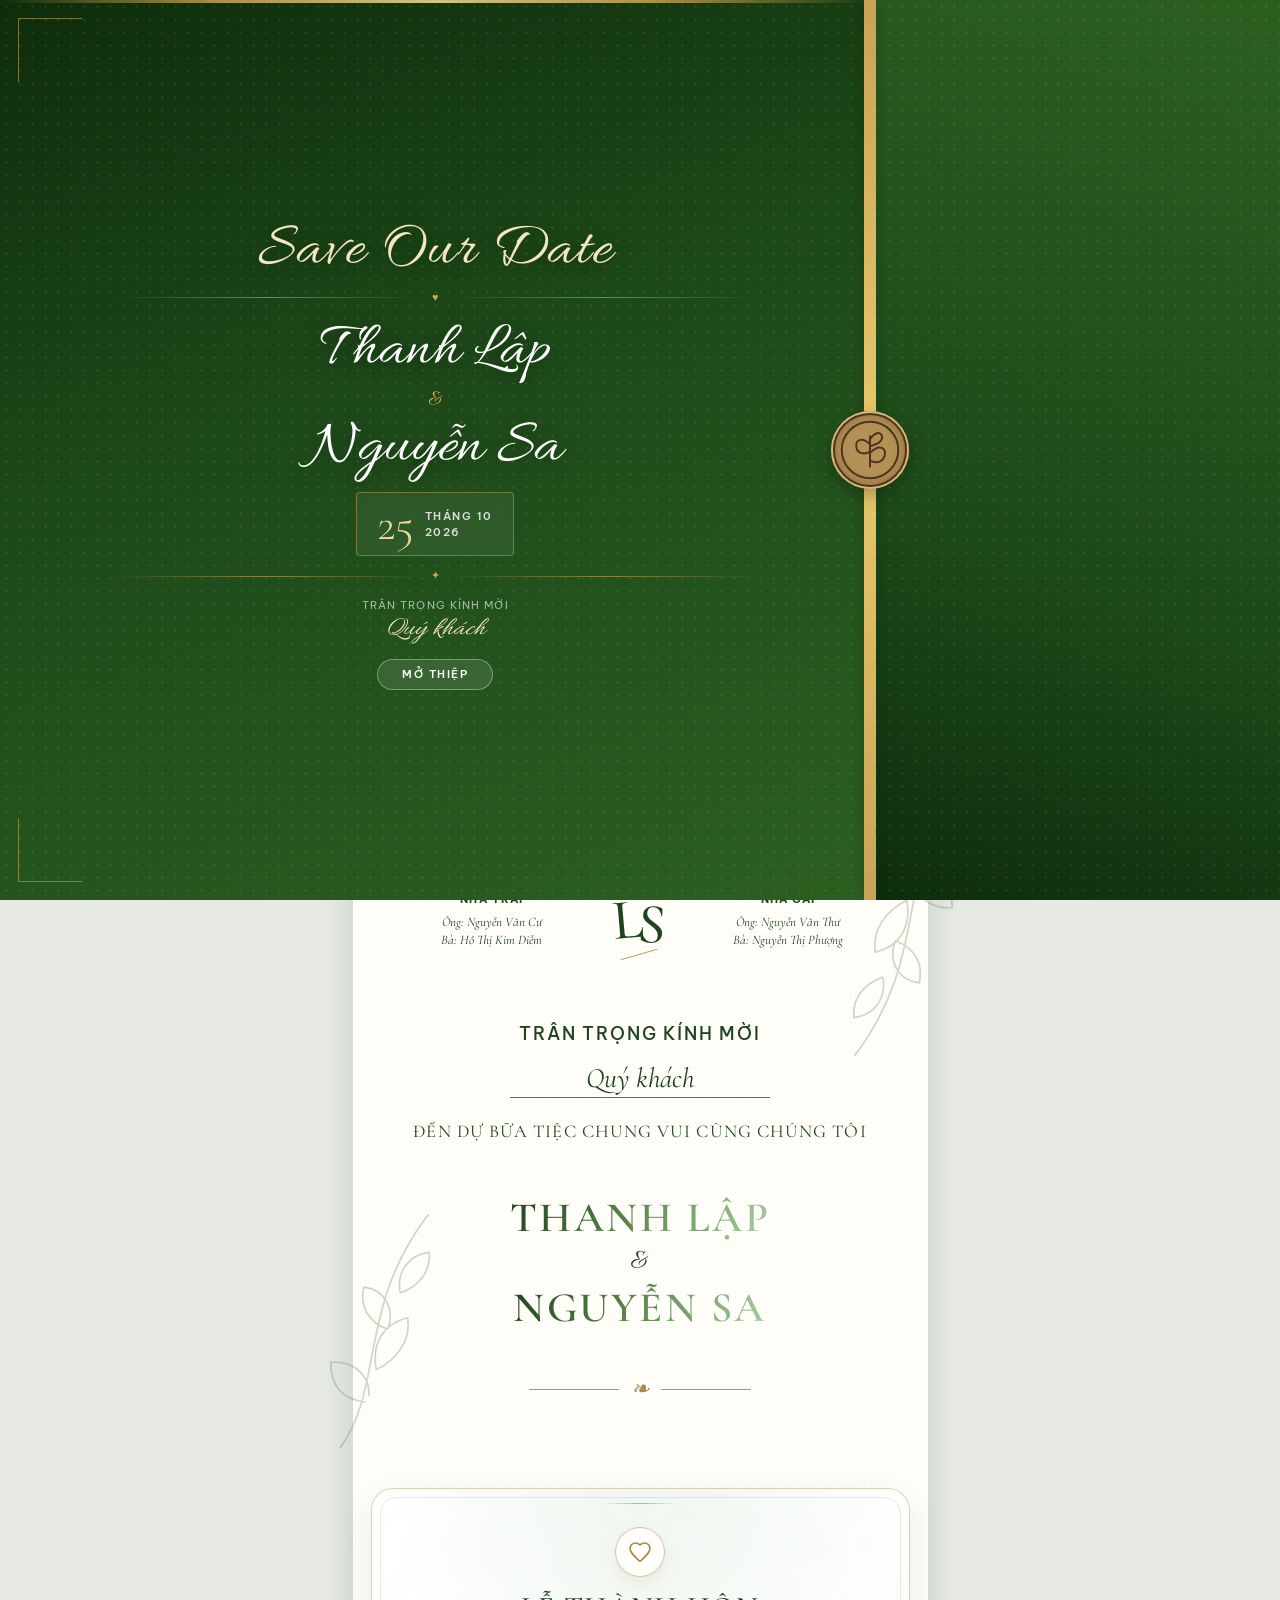
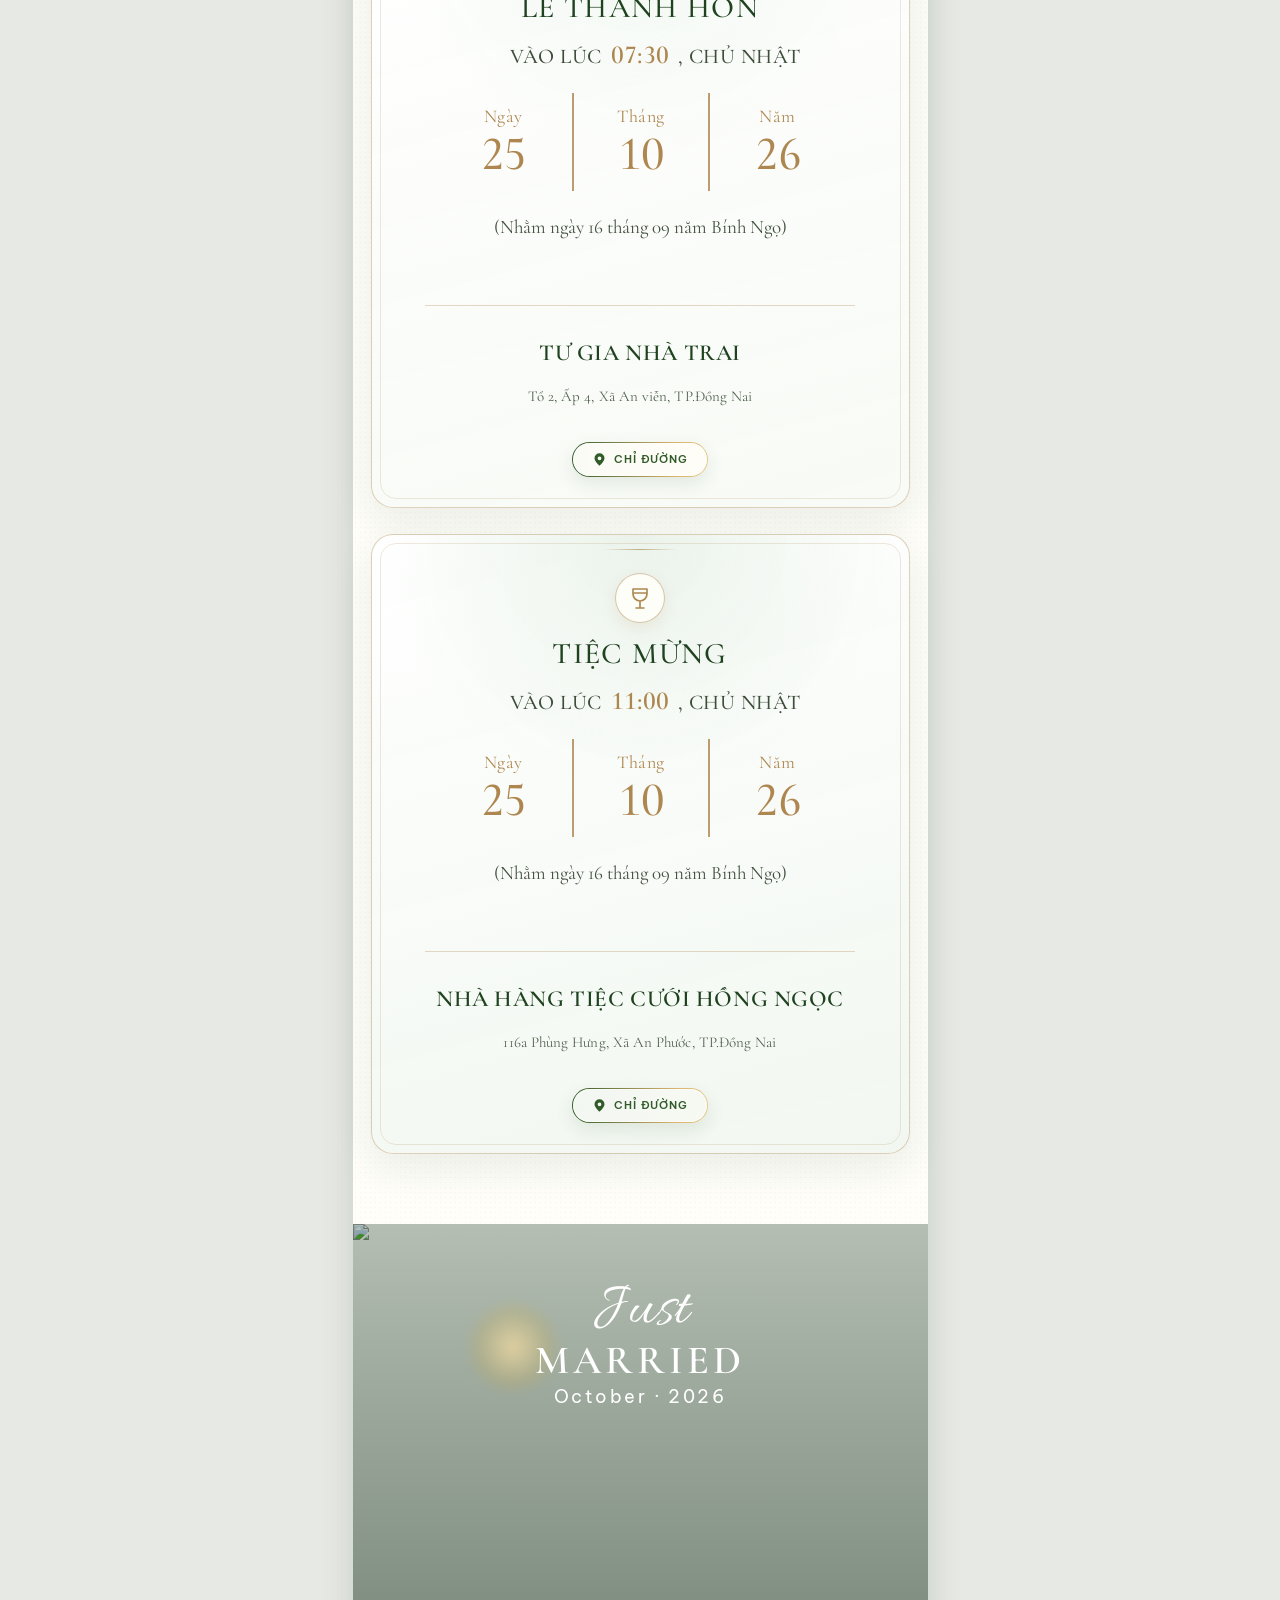
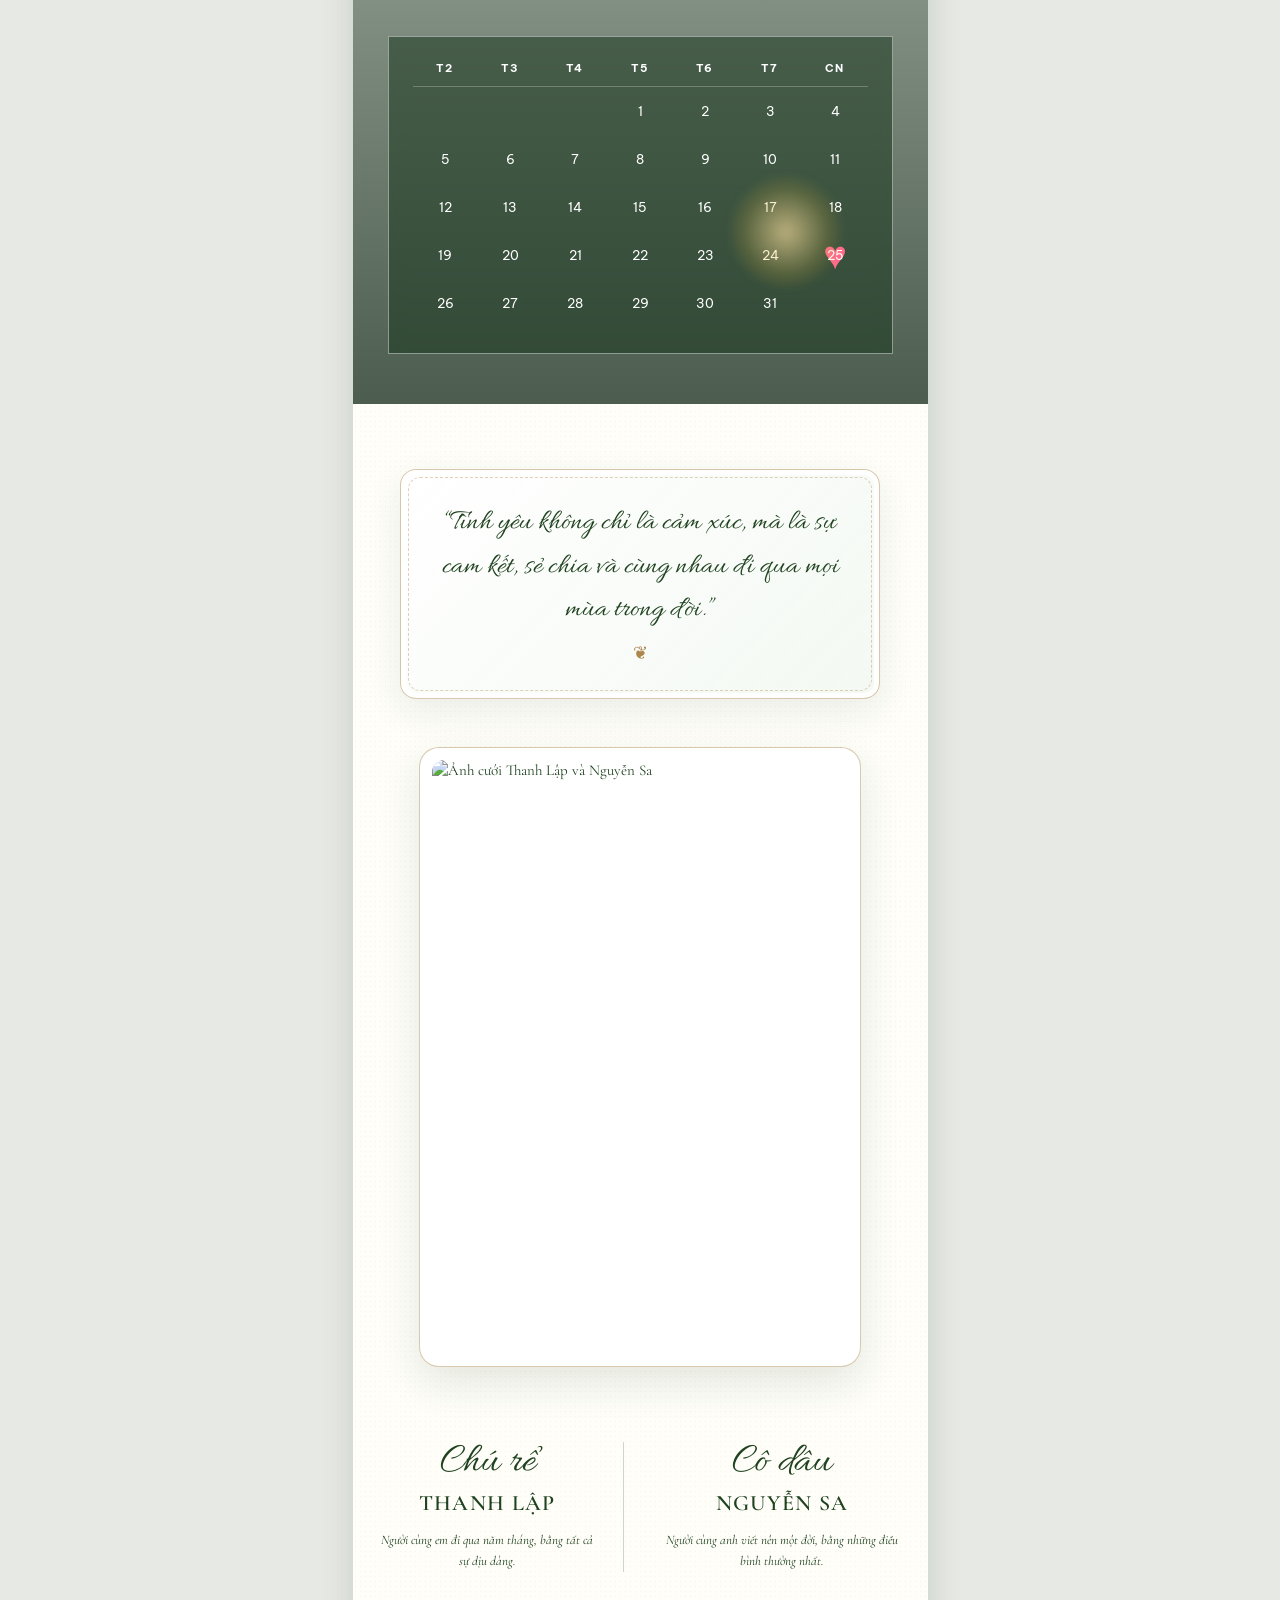
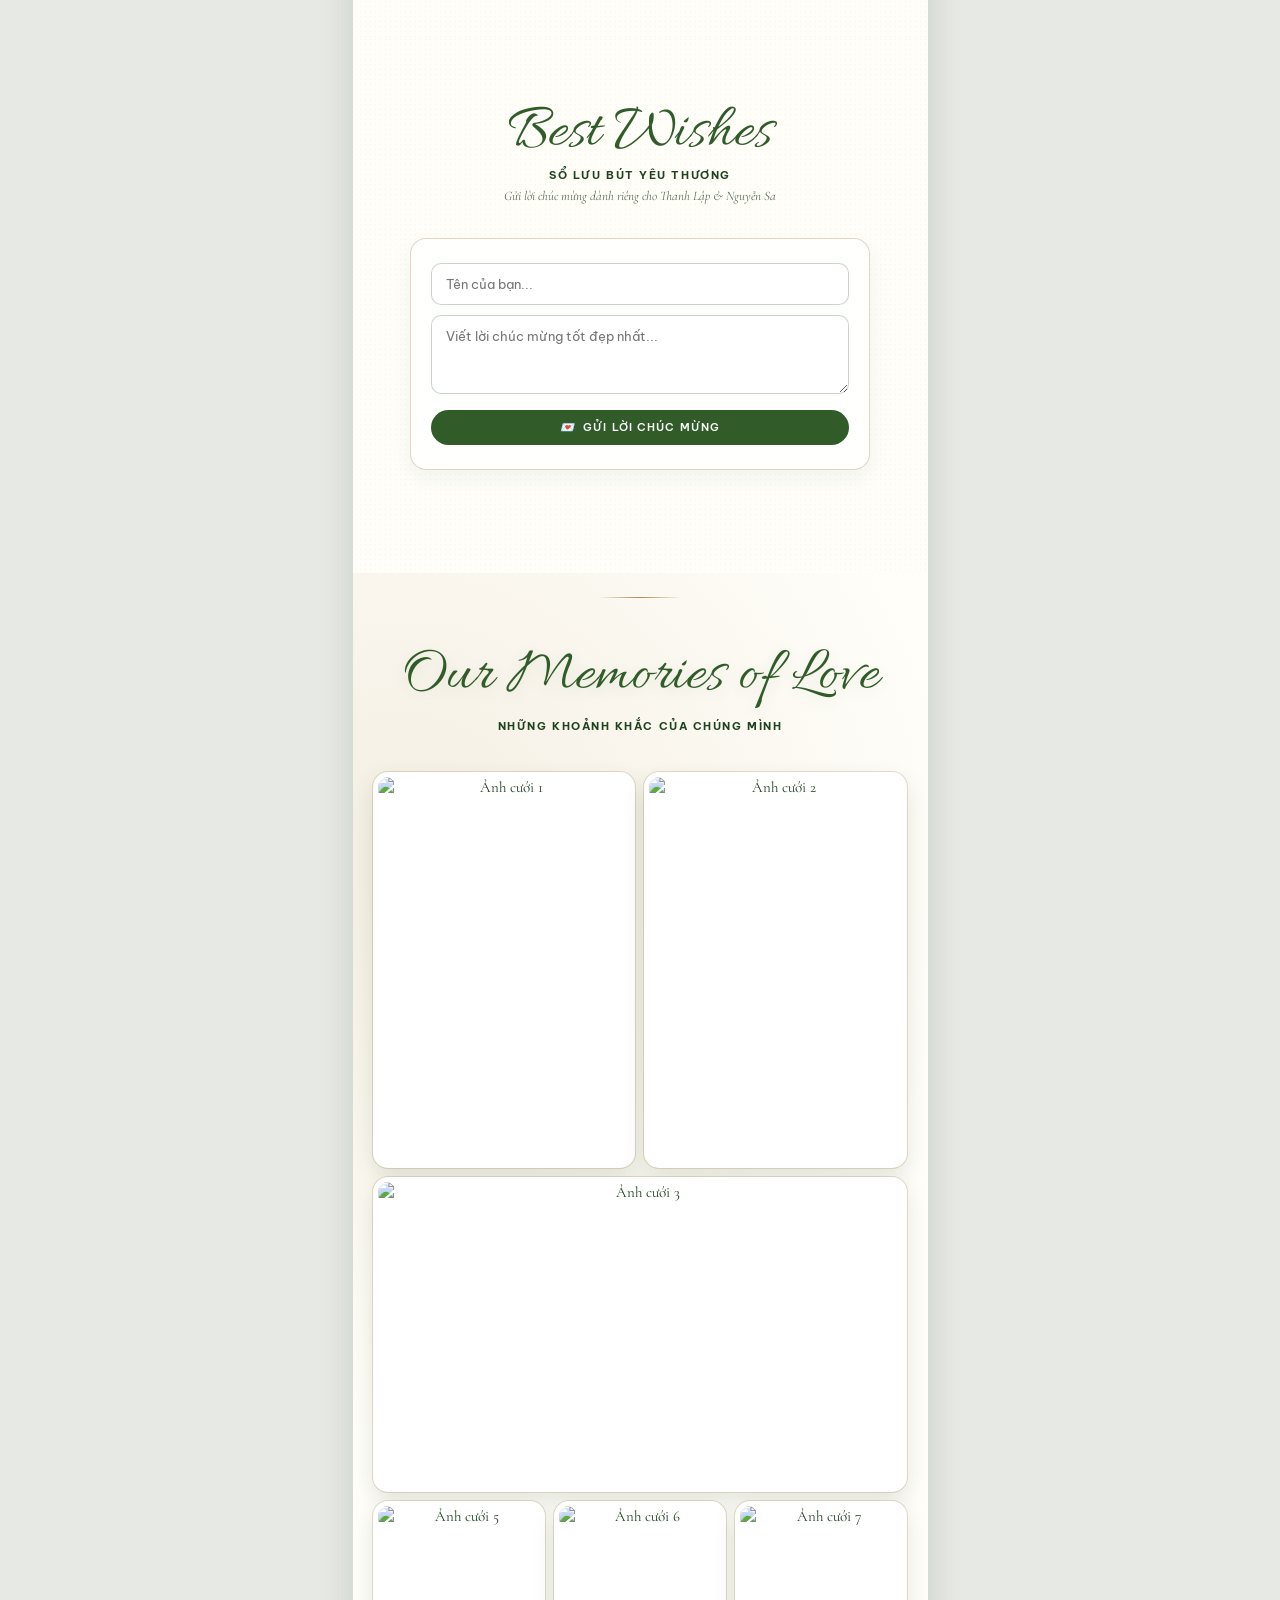
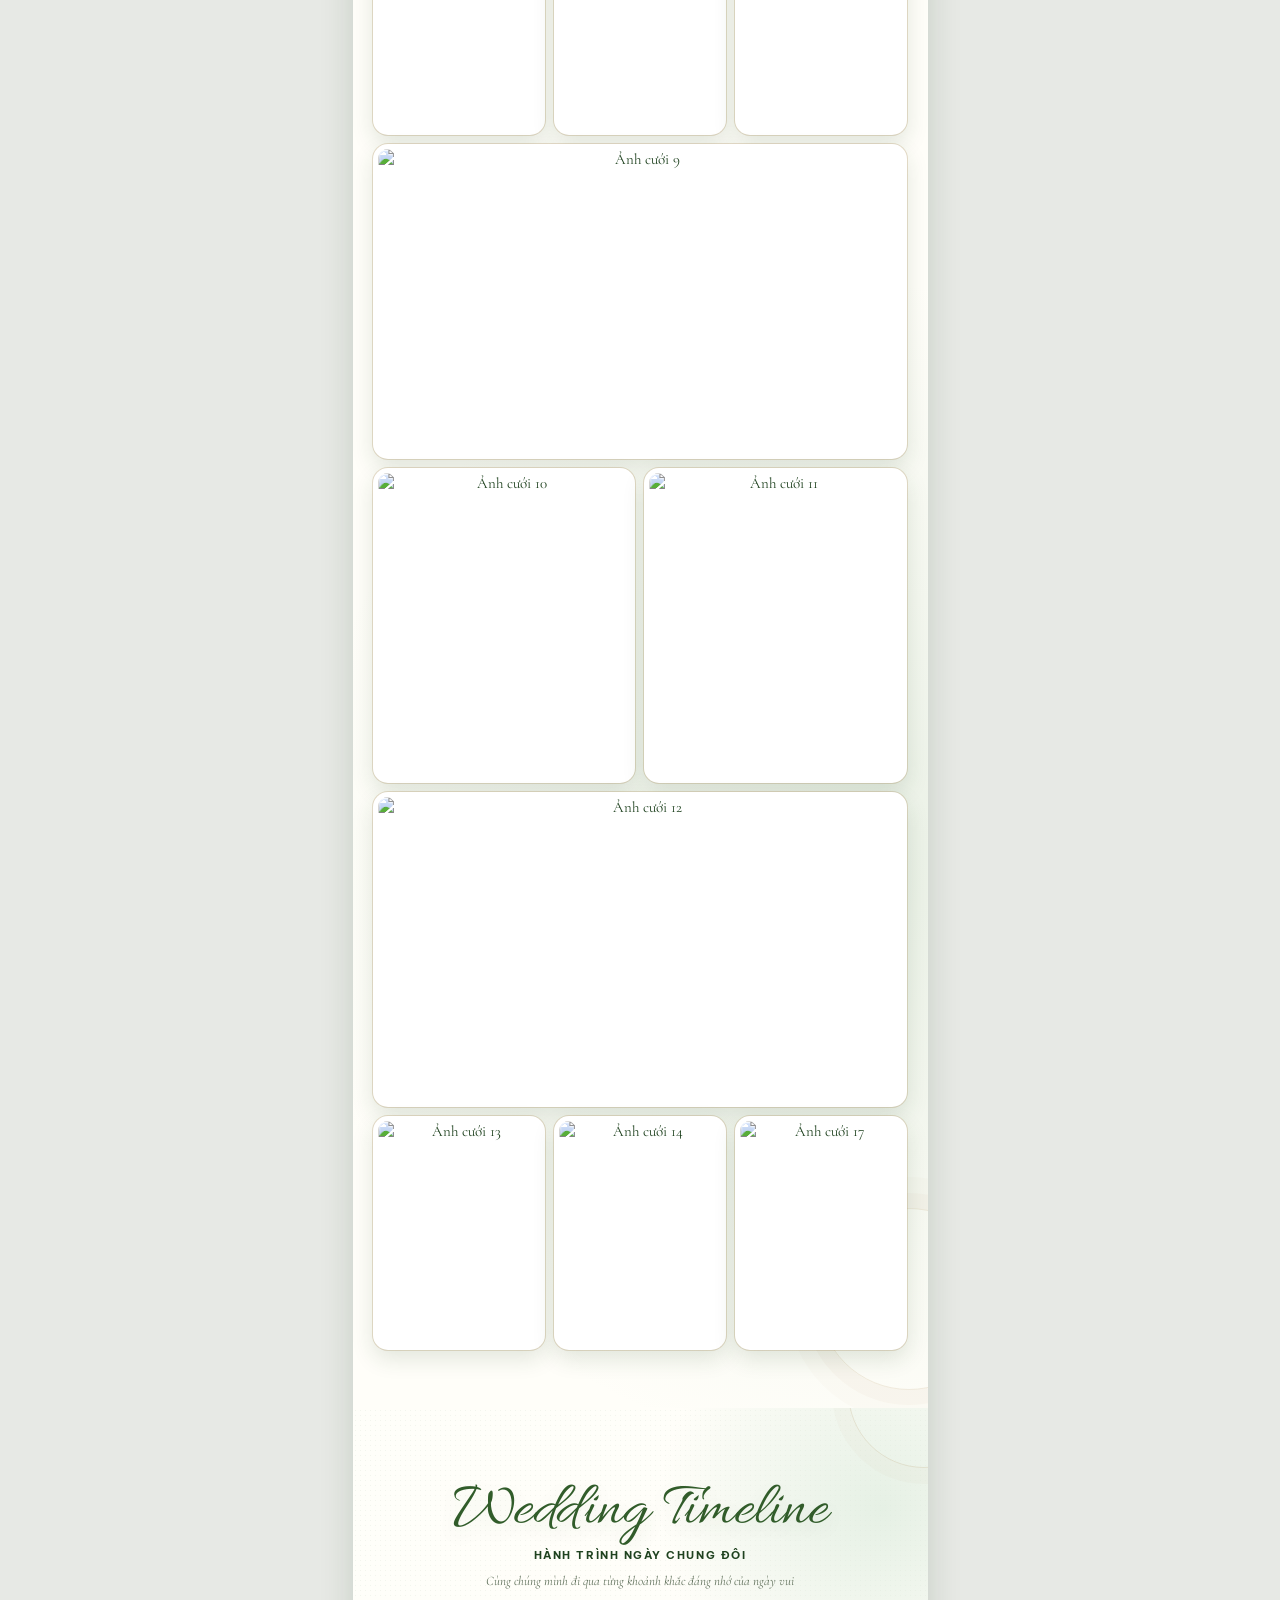
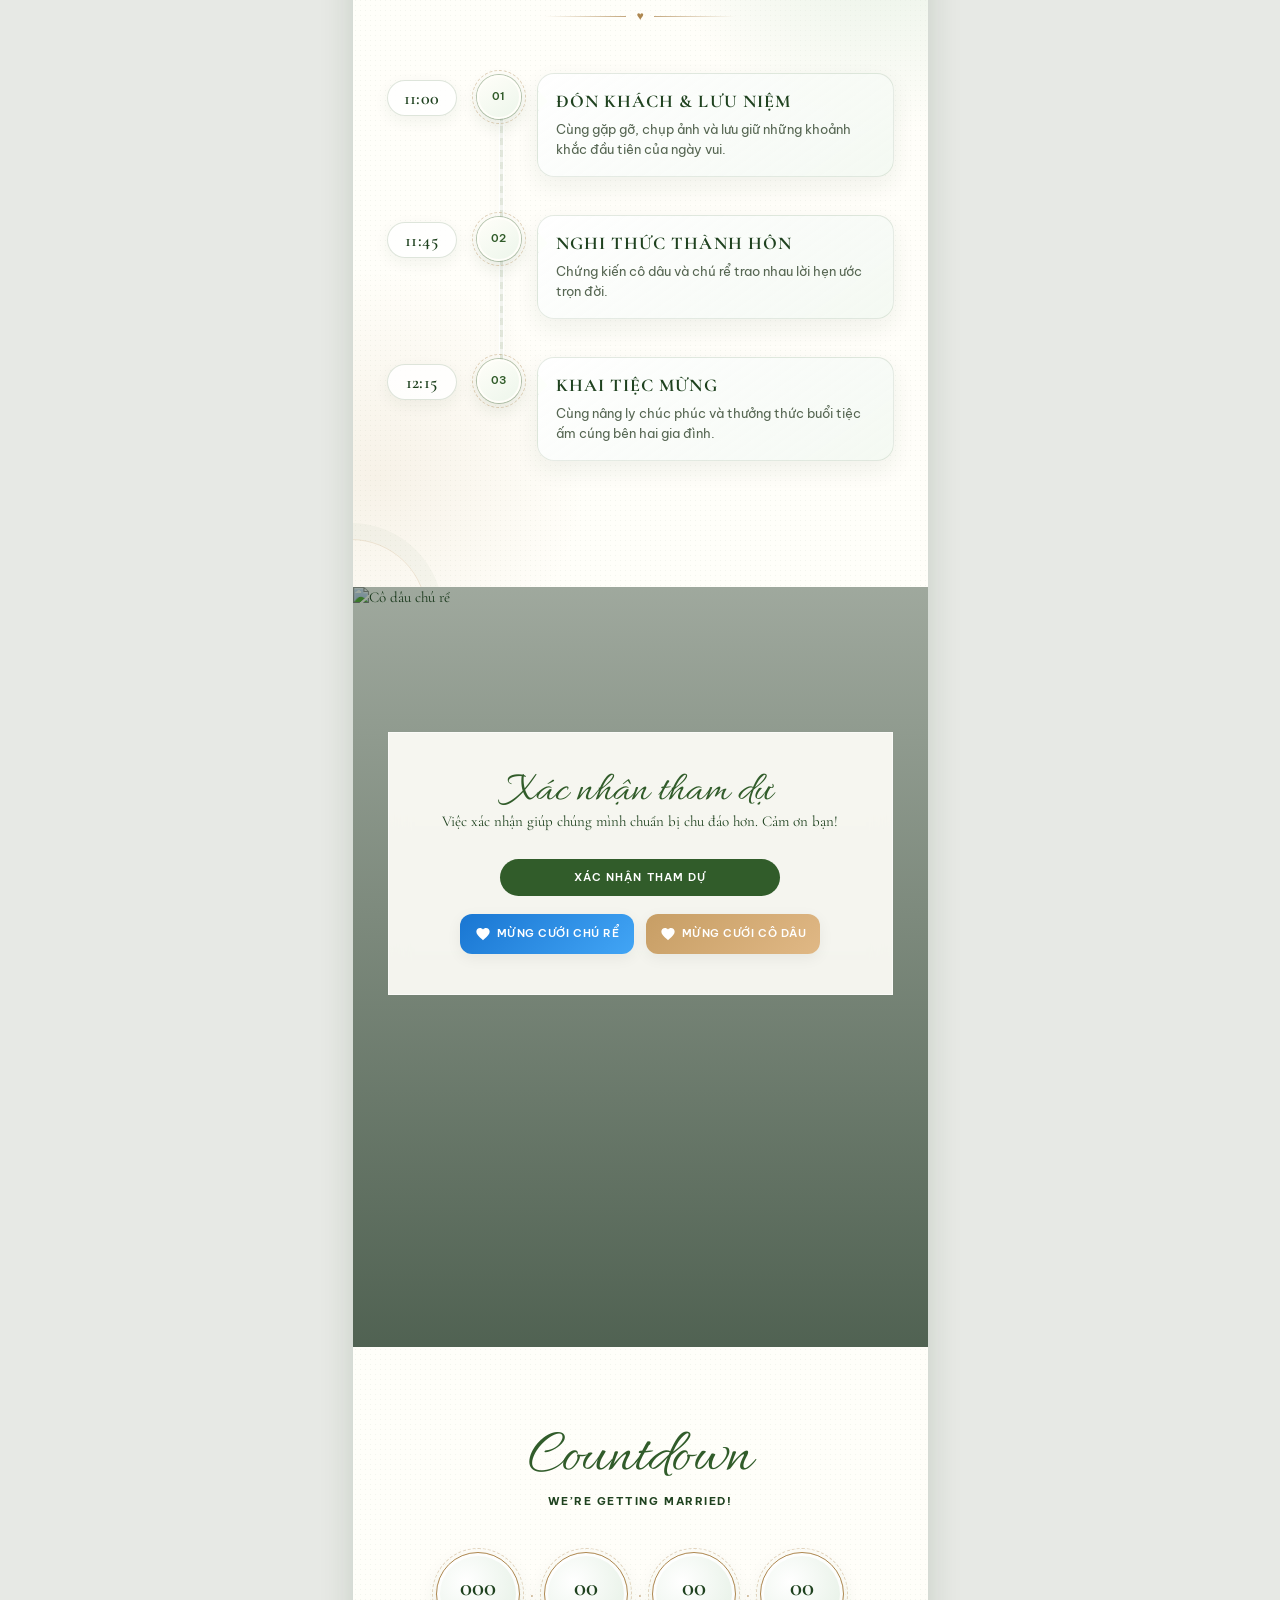
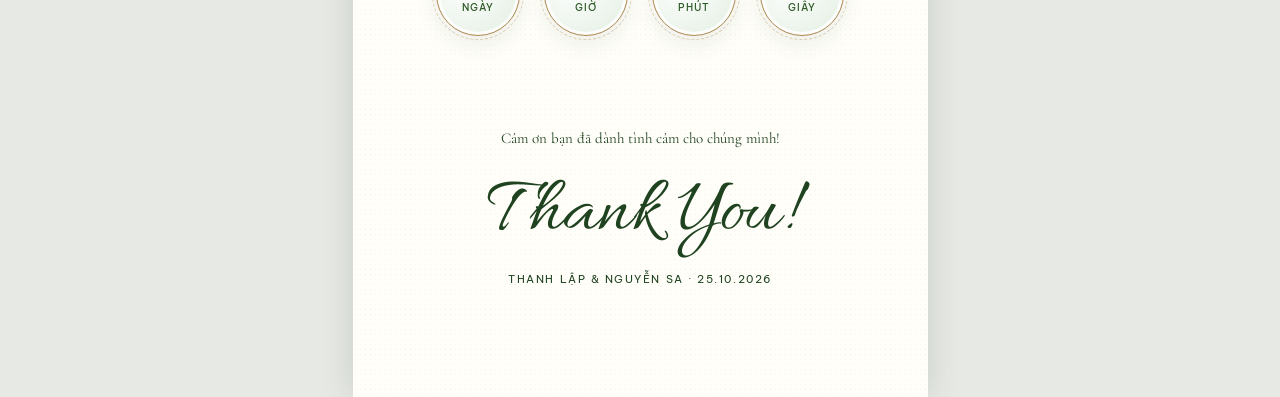
==== index.html @ 747a5e52 "Update wedding gallery and QR images" ====
<!doctype html>
<html lang="vi">
  <head>
    <meta charset="UTF-8" />
    <meta name="viewport" content="width=device-width, initial-scale=1, viewport-fit=cover" />
    <meta name="theme-color" content="#315c2a" />
    <meta name="description" content="Thiệp cưới Thanh Lập &amp; Nguyễn Sa · 25.10.2026" />
    <meta property="og:title" content="Thanh Lập &amp; Nguyễn Sa | Ngày chung đôi" />
    <meta property="og:image" content="https://res.cloudinary.com/vltl1tcn/image/upload/v1787576342/MSO00163.jpg" />
    <title>Thanh Lập &amp; Nguyễn Sa | Ngày chung đôi</title>
    <link rel="icon" href="data:image/svg+xml,%3Csvg xmlns='http://www.w3.org/2000/svg' viewBox='0 0 64 64'%3E%3Ccircle cx='32' cy='32' r='32' fill='%23315c2a'/%3E%3Ctext x='32' y='41' text-anchor='middle' font-family='serif' font-size='26' fill='white'%3ELS%3C/text%3E%3C/svg%3E" />
    <link rel="preconnect" href="https://fonts.googleapis.com" />
    <link rel="preconnect" href="https://fonts.gstatic.com" crossorigin />
    <link href="https://fonts.googleapis.com/css2?family=Allura&family=Cormorant+Garamond:ital,wght@0,400;0,500;0,600;1,400;1,500&family=Be+Vietnam+Pro:wght@300;400;500;600&display=swap" rel="stylesheet" />
    <link rel="stylesheet" href="index.css" />
  </head>
  <body>
    <div class="falling-hearts" aria-hidden="true">
      <i style="left: 6%; --size: 16px; --delay: 0s; --duration: 11s; --drift: 25px; --rot: 240deg; --max-opacity: 0.75; --heart-color: #527b42;">♥</i>
      <i style="left: 18%; --size: 22px; --delay: 3s; --duration: 14s; --drift: -35px; --rot: -300deg; --max-opacity: 0.8; --heart-color: #315c2a;">♥</i>
      <i style="left: 32%; --size: 14px; --delay: 6s; --duration: 9.5s; --drift: 20px; --rot: 180deg; --max-opacity: 0.65; --heart-color: #8cb691;">♥</i>
      <i style="left: 45%; --size: 19px; --delay: 1.5s; --duration: 12.5s; --drift: -20px; --rot: -210deg; --max-opacity: 0.75; --heart-color: #71a368;">♥</i>
      <i style="left: 58%; --size: 25px; --delay: 4.5s; --duration: 15s; --drift: 40px; --rot: 360deg; --max-opacity: 0.85; --heart-color: #5c9255;">♥</i>
      <i style="left: 71%; --size: 14px; --delay: 7s; --duration: 10s; --drift: -30px; --rot: -180deg; --max-opacity: 0.65; --heart-color: #8cb691;">♥</i>
      <i style="left: 84%; --size: 20px; --delay: 2s; --duration: 13s; --drift: 25px; --rot: 270deg; --max-opacity: 0.75; --heart-color: #527b42;">♥</i>
      <i style="left: 93%; --size: 15px; --delay: 5s; --duration: 11.5s; --drift: -15px; --rot: -240deg; --max-opacity: 0.6; --heart-color: #a1c79e;">♥</i>
      <i style="left: 12%; --size: 24px; --delay: 8s; --duration: 13.5s; --drift: 35px; --rot: 320deg; --max-opacity: 0.8; --heart-color: #315c2a;">♥</i>
      <i style="left: 26%; --size: 13px; --delay: 10s; --duration: 9s; --drift: -25px; --rot: -150deg; --max-opacity: 0.6; --heart-color: #71a368;">♥</i>
      <i style="left: 50%; --size: 21px; --delay: 9s; --duration: 12s; --drift: 30px; --rot: 200deg; --max-opacity: 0.7; --heart-color: #5c9255;">♥</i>
      <i style="left: 78%; --size: 17px; --delay: 11s; --duration: 14s; --drift: -40px; --rot: -330deg; --max-opacity: 0.75; --heart-color: #8cb691;">♥</i>
    </div>

    <canvas id="miu-confetti" style="position: fixed; inset: 0; pointer-events: none; z-index: 9999; width: 100%; height: 100%;"></canvas>

    <audio id="miu-music" src="assets/audio/wedding-song.mp3" preload="auto" autoplay loop playsinline></audio>

    <div class="opening" id="opening" role="dialog" aria-label="Mở thiệp cưới">
      <div class="opening__panel opening__panel--left">
        <div class="opening__deco opening__deco--tl" aria-hidden="true"></div>
        <div class="opening__deco opening__deco--bl" aria-hidden="true"></div>
        <div class="opening__inner">
          <span class="opening__label">Save Our Date</span>
          <div class="opening__ornament" aria-hidden="true"><span></span><i>♥</i><span></span></div>
          <h1 class="opening__name">Thanh Lập<i>&amp;</i>Nguyễn Sa</h1>
          <div class="opening__date-block">
            <b>25</b>
            <div class="opening__date-text"><span>Tháng 10</span><span>2026</span></div>
          </div>
          <div class="opening__ornament" aria-hidden="true"><span></span><i>✦</i><span></span></div>
          <p class="opening__invite">Trân trọng kính mời</p>
          <strong class="opening__guest" data-guest>Quý khách</strong>
          <button class="opening__cta" type="button" id="open-invitation-text">Mở thiệp</button>
        </div>
      </div>
      <div class="opening__panel opening__panel--right"></div>
      <div class="opening__ribbon" aria-hidden="true"></div>
      <button class="opening__seal" type="button" id="open-invitation" aria-label="Mở thiệp">
        <svg viewBox="0 0 80 80" aria-hidden="true"><circle cx="40" cy="40" r="37"/><circle cx="40" cy="40" r="29"/><path d="M40 58V25M40 34c-9-8-15-4-14 3 1 7 8 8 14 5M40 43c10-10 17-5 15 3-2 7-9 8-15 5M40 29c5-7 10-8 12-4 2 5-3 9-12 11"/></svg>
      </button>
    </div>

    <div class="progress" aria-hidden="true"><span></span></div>

    <main class="miu-page">
      <section class="hero">
        <div class="sparkle-container" aria-hidden="true">
          <i class="sparkle-star" style="top: 15%; left: 20%; animation-delay: 0s;">✦</i>
          <i class="sparkle-star" style="top: 25%; right: 18%; animation-delay: 1.2s;">✨</i>
          <i class="sparkle-star" style="top: 65%; left: 12%; animation-delay: 0.7s;">★</i>
          <i class="sparkle-star" style="top: 75%; right: 25%; animation-delay: 1.8s;">✦</i>
        </div>
        <img class="hero__image" src="https://res.cloudinary.com/vltl1tcn/image/upload/v1787576342/MSO00163.jpg" alt="Thanh Lập và Nguyễn Sa" />
        <div class="hero__veil"></div>
        <div class="hero__content reveal">
          <p>Ngày Chung Đôi</p>
          <h1 class="green-shimmer-text"><span>Thanh Lập</span><i>&amp;</i><span>Nguyễn Sa</span></h1>
          <strong>25.10.2026</strong>
        </div>
        <span class="hero__scroll">Cuộn để khám phá <i></i></span>
      </section>

      <section class="invite paper-section">
        <svg class="botanical botanical--left" viewBox="0 0 150 300" aria-hidden="true"><path d="M18 298C72 224 39 128 125 15M49 242c-30-3-42-21-42-48 29-2 48 17 46 41M62 203c26-13 42-36 38-63-29 7-44 30-38 63M76 154c-25-9-34-29-29-51 25 3 38 25 29 51M91 110c25-9 37-28 35-49-25 3-40 24-35 49"/></svg>
        <svg class="botanical botanical--right" viewBox="0 0 150 300" aria-hidden="true"><path d="M18 298C72 224 39 128 125 15M49 242c-30-3-42-21-42-48 29-2 48 17 46 41M62 203c26-13 42-36 38-63-29 7-44 30-38 63M76 154c-25-9-34-29-29-51 25 3 38 25 29 51M91 110c25-9 37-28 35-49-25 3-40 24-35 49"/></svg>
        <div class="families reveal">
          <div><b>Nhà trai</b><span>Ông: Nguyễn Văn Cư<br>Bà: Hồ Thị Kim Diễm</span></div>
          <div class="families__mark" role="img" aria-label="L và S"><i>L</i><i>S</i></div>
          <div><b>Nhà gái</b><span>Ông: Nguyễn Văn Thư<br>Bà: Nguyễn Thị Phượng</span></div>
        </div>
        <div class="invite__copy reveal">
          <p>Trân trọng kính mời</p>
          <strong data-guest>Quý khách</strong>
          <span>Đến dự bữa tiệc chung vui cùng chúng tôi</span>
        </div>
        <div class="couple-names reveal">
          <h2 class="green-shimmer-text">Thanh Lập</h2><i>&</i><h2 class="green-shimmer-text">Nguyễn Sa</h2>
        </div>
        <div class="flourish reveal" aria-hidden="true"><span></span><i>❧</i><span></span></div>
      </section>

      <section class="event paper-section">
        <article class="event-card reveal reveal--left">
          <div class="event-card__badge-icon" aria-hidden="true">
            <svg viewBox="0 0 24 24"><path d="M12 21.35l-1.45-1.32C5.4 15.36 2 12.28 2 8.5 2 5.42 4.42 3 7.5 3c1.74 0 3.41.81 4.5 2.09C13.09 3.81 14.76 3 16.5 3 19.58 3 22 5.42 22 8.5c0 3.78-3.4 6.86-8.55 11.54L12 21.35z"/></svg>
          </div>
          <p class="event-card__title">Lễ Thành Hôn</p>
          <p class="event-card__schedule">
            <span>Vào lúc</span>
            <strong>07:30</strong>
            <span class="event-card__schedule-day">Chủ Nhật</span>
          </p>
          <div class="event-card__date-box" aria-label="Ngày 25 tháng 10 năm 2026">
            <div class="event-card__date-part">
              <span>Ngày</span>
              <b>25</b>
            </div>
            <div class="event-card__date-part">
              <span>Tháng</span>
              <b>10</b>
            </div>
            <div class="event-card__date-part">
              <span>Năm</span>
              <b>26</b>
            </div>
          </div>
          <em class="event-card__lunar">(Nhằm ngày 16 tháng 09 năm Bính Ngọ)</em>
          <div class="event-card__venue">
            <h3>Tư Gia Nhà Trai</h3>
            <small>Tổ 2, Ấp 4, Xã An viễn, TP.Đồng Nai</small>
            <a class="map-link" href="https://maps.app.goo.gl/nZU8RwWQzbPF1XVt9" target="_blank" rel="noreferrer">
              <svg viewBox="0 0 24 24" aria-hidden="true"><path d="M12 2a8 8 0 0 0-8 8c0 5.25 8 12 8 12s8-6.75 8-12a8 8 0 0 0-8-8zm0 11a3 3 0 1 1 0-6 3 3 0 0 1 0 6z"/></svg>
              <span>Chỉ đường</span>
            </a>
          </div>
        </article>

        <article class="event-card event-card--alt reveal reveal--right">
          <div class="event-card__badge-icon" aria-hidden="true">
            <svg viewBox="0 0 24 24"><path d="M8 22h8M12 15v7M12 15a7 7 0 0 0 7-7V3H5v5a7 7 0 0 0 7 7zM5 7h14"/></svg>
          </div>
          <p class="event-card__title">Tiệc Mừng</p>
          <p class="event-card__schedule">
            <span>Vào lúc</span>
            <strong>11:00</strong>
            <span class="event-card__schedule-day">Chủ Nhật</span>
          </p>
          <div class="event-card__date-box" aria-label="Ngày 25 tháng 10 năm 2026">
            <div class="event-card__date-part">
              <span>Ngày</span>
              <b>25</b>
            </div>
            <div class="event-card__date-part">
              <span>Tháng</span>
              <b>10</b>
            </div>
            <div class="event-card__date-part">
              <span>Năm</span>
              <b>26</b>
            </div>
          </div>
          <em class="event-card__lunar">(Nhằm ngày 16 tháng 09 năm Bính Ngọ)</em>
          <div class="event-card__venue">
            <h3>Nhà Hàng Tiệc Cưới Hồng Ngọc</h3>
            <small>116a Phùng Hưng, Xã An Phước, TP.Đồng Nai</small>
            <a class="map-link" href="https://maps.app.goo.gl/akAwXzbqbWAMz71a8" target="_blank" rel="noreferrer">
              <svg viewBox="0 0 24 24" aria-hidden="true"><path d="M12 2a8 8 0 0 0-8 8c0 5.25 8 12 8 12s8-6.75 8-12a8 8 0 0 0-8-8zm0 11a3 3 0 1 1 0-6 3 3 0 0 1 0 6z"/></svg>
              <span>Chỉ đường</span>
            </a>
          </div>
        </article>
      </section>

      <section class="date-scene">
        <div class="bokeh-container" aria-hidden="true">
          <i class="bokeh-orb" style="top: 10%; left: 20%; width: 90px; height: 90px; animation-delay: 0s;"></i>
          <i class="bokeh-orb" style="bottom: 15%; right: 15%; width: 110px; height: 110px; animation-delay: -4s;"></i>
        </div>
        <div class="sparkle-container" aria-hidden="true">
          <i class="sparkle-star" style="top: 18%; left: 15%; animation-delay: 0.5s;">✨</i>
          <i class="sparkle-star" style="top: 22%; right: 20%; animation-delay: 1.5s;">✦</i>
        </div>
        <img src="https://res.cloudinary.com/vltl1tcn/image/upload/v1787576342/MSO09519.jpg" alt="Thanh Lập và Nguyễn Sa trong ngày chung đôi" loading="lazy" />
        <div class="date-scene__overlay"></div>
        <div class="date-scene__heading reveal"><p>Just</p><h2>Married</h2><span>October · 2026</span></div>
        <div class="calendar reveal">
          <div class="calendar__week"><b>T2</b><b>T3</b><b>T4</b><b>T5</b><b>T6</b><b>T7</b><b>CN</b></div>
          <div class="calendar__days">
            <i></i><i></i><i></i><i>1</i><i>2</i><i>3</i><i>4</i>
            <i>5</i><i>6</i><i>7</i><i>8</i><i>9</i><i>10</i><i>11</i>
            <i>12</i><i>13</i><i>14</i><i>15</i><i>16</i><i>17</i><i>18</i>
            <i>19</i><i>20</i><i>21</i><i>22</i><i>23</i><i>24</i><i class="calendar__heart">25</i>
            <i>26</i><i>27</i><i>28</i><i>29</i><i>30</i><i>31</i><i></i>
          </div>
        </div>
      </section>

      <section class="story paper-section">
        <blockquote class="reveal">“Tình yêu không chỉ là cảm xúc, mà là sự cam kết, sẻ chia và cùng nhau đi qua mọi mùa trong đời.”</blockquote>
        <figure class="story__portrait gold-sweep reveal"><img src="https://res.cloudinary.com/vltl1tcn/image/upload/v1787576333/MSO00248.jpg" alt="Ảnh cưới Thanh Lập và Nguyễn Sa" loading="lazy" /><span></span></figure>
        <div class="profiles">
          <article class="reveal reveal--left"><p>Chú rể</p><h2>Thanh Lập</h2><span>Người cùng em đi qua năm tháng, bằng tất cả sự dịu dàng.</span></article>
          <article class="reveal reveal--right"><p>Cô dâu</p><h2>Nguyễn Sa</h2><span>Người cùng anh viết nên một đời, bằng những điều bình thường nhất.</span></article>
        </div>
      </section>

      <section class="wishes paper-section">
        <header class="reveal">
          <p>Best Wishes</p>
          <h2>Sổ Lưu Bút Yêu Thương</h2>
          <span>Gửi lời chúc mừng dành riêng cho Thanh Lập &amp; Nguyễn Sa</span>
        </header>
        <form id="miu-wishes-form" class="wishes__form reveal">
          <div class="wishes__input-group">
            <input type="text" name="name" placeholder="Tên của bạn..." required maxlength="40" data-guest-input />
            <textarea name="message" placeholder="Viết lời chúc mừng tốt đẹp nhất..." required rows="3" maxlength="200"></textarea>
          </div>
          <button type="submit"><i>💌</i> Gửi Lời Chúc Mừng</button>
        </form>
        <div class="wishes__wall reveal" id="wishes-wall"></div>
        <button
        class="wishes__toggle"
        type="button"
        aria-expanded="false"
        hidden
      >
        <span class="wishes__toggle-label">Xem thêm lời chúc</span>
        <i aria-hidden="true"></i>
      </button>
      </section>

      <section class="memories paper-section">
        <header class="reveal"><span>Our Memories of Love</span><h2>Những khoảnh khắc của chúng mình</h2></header>
        <div class="memories__grid">
          <button class="reveal" type="button" data-photo="0"><img src="https://res.cloudinary.com/vltl1tcn/image/upload/v1787576300/MSO00046.jpg" alt="Ảnh cưới 1" loading="lazy" /></button>
          <button class="reveal" type="button" data-photo="1"><img src="https://res.cloudinary.com/vltl1tcn/image/upload/v1787576342/MSO00142.jpg" alt="Ảnh cưới 2" loading="lazy" /></button>
          <button class="reveal memories__wide" type="button" data-photo="2"><img src="https://res.cloudinary.com/vltl1tcn/image/upload/v1787576337/MSO00453.jpg" alt="Ảnh cưới 3" loading="lazy" /></button>
          <!-- <button class="reveal" type="button" data-photo="3"><img src="https://res.cloudinary.com/vltl1tcn/image/upload/v1787576333/MSO00453.jpg" alt="Ảnh cưới 4" loading="lazy" /></button> -->
          <button class="reveal" type="button" data-photo="4"><img src="https://res.cloudinary.com/vltl1tcn/image/upload/v1787576328/MSO09775.jpg" alt="Ảnh cưới 5" loading="lazy" /></button>
          <button class="reveal" type="button" data-photo="10"><img src="https://res.cloudinary.com/vltl1tcn/image/upload/v1787576320/MSO00334.jpg" alt="Ảnh cưới 6" loading="lazy" /></button>
          <button class="reveal memories__wide" type="button" data-photo="7"><img src="https://res.cloudinary.com/vltl1tcn/image/upload/v1787576328/MSO09759.jpg" alt="Ảnh cưới 7" loading="lazy" /></button>
          <!-- <button class="reveal" type="button" data-photo="7"><img src="https://res.cloudinary.com/vltl1tcn/image/upload/v1787576327/MSO09759.jpg" alt="Ảnh cưới 8" loading="lazy" /></button> -->
          <button class="reveal" type="button" data-photo="6"><img src="https://res.cloudinary.com/vltl1tcn/image/upload/v1787576327/MSO00438.jpg" alt="Ảnh cưới 9" loading="lazy" /></button>
          <button class="reveal" type="button" data-photo="9"><img src="https://res.cloudinary.com/vltl1tcn/image/upload/v1787576337/MSO09469.jpg" alt="Ảnh cưới 10" loading="lazy" /></button>
          <button class="reveal memories__wide" type="button" data-photo="8"><img src="https://res.cloudinary.com/vltl1tcn/image/upload/v1787576323/MSO00551.jpg" alt="Ảnh cưới 11" loading="lazy" /></button>
          <button class="reveal" type="button" data-photo="11"><img src="https://res.cloudinary.com/vltl1tcn/image/upload/v1787576314/MSO00298.jpg" alt="Ảnh cưới 12" loading="lazy" /></button>
          <button class="reveal" type="button" data-photo="12"><img src="https://res.cloudinary.com/vltl1tcn/image/upload/v1787576313/MSO00525.jpg" alt="Ảnh cưới 13" loading="lazy" /></button>
          <button class="reveal" type="button" data-photo="13"><img src="https://res.cloudinary.com/vltl1tcn/image/upload/v1787576313/MSO00202.jpg" alt="Ảnh cưới 14" loading="lazy" /></button>
          <!-- <button class="reveal memories__wide" type="button" data-photo="14"><img src="https://res.cloudinary.com/vltl1tcn/image/upload/v1787576313/MSO00199.jpg" alt="Ảnh cưới 15 - Xác nhận tham dự" loading="lazy" /></button> -->
          <!-- <button class="reveal" type="button" data-photo="15"><img src="https://res.cloudinary.com/vltl1tcn/image/upload/v1787576313/MSO00248.jpg" alt="Ảnh cưới 16 - Ngày Chung Đôi" loading="lazy" /></button> -->
          <button class="reveal" type="button" data-photo="16"><img src="https://res.cloudinary.com/vltl1tcn/image/upload/v1787576305/MSO09786.jpg" alt="Ảnh cưới 17" loading="lazy" /></button>
          <!-- <button class="reveal" type="button" data-photo="17"><img src="https://res.cloudinary.com/vltl1tcn/image/upload/v1787576305/MSO00142.jpg" alt="Ảnh cưới 18" loading="lazy" /></button> -->
          <!-- <button class="reveal memories__wide" type="button" data-photo="18"><img src="https://res.cloudinary.com/vltl1tcn/image/upload/v1787576342/MSO09519.jpg" alt="Ảnh cưới 19 - Ảnh lịch" loading="lazy" /></button> -->
        </div>
      </section>

      <section class="timeline paper-section">
        <header class="reveal">
          <p>Wedding Timeline</p>
          <h2>Hành trình ngày chung đôi</h2>
          <span>Cùng chúng mình đi qua từng khoảnh khắc đáng nhớ của ngày vui</span>
          <div class="timeline__ornament" aria-hidden="true"><span></span><i>♥</i><span></span></div>
        </header>

        <div class="timeline__items">
          <div class="timeline__line" aria-hidden="true"><span></span></div>

          <article class="reveal">
            <b>11:00</b>
            <i>01</i>
            <div>
              <h3>Đón khách &amp; lưu niệm</h3>
              <p>Cùng gặp gỡ, chụp ảnh và lưu giữ những khoảnh khắc đầu tiên của ngày vui.</p>
            </div>
          </article>

          <article class="reveal">
            <b>11:45</b>
            <i>02</i>
            <div>
              <h3>Nghi thức thành hôn</h3>
              <p>Chứng kiến cô dâu và chú rể trao nhau lời hẹn ước trọn đời.</p>
            </div>
          </article>

          <article class="reveal">
            <b>12:15</b>
            <i>03</i>
            <div>
              <h3>Khai tiệc mừng</h3>
              <p>Cùng nâng ly chúc phúc và thưởng thức buổi tiệc ấm cúng bên hai gia đình.</p>
            </div>
          </article>

          <!-- <article class="reveal">
            <b>14:00</b>
            <i>04</i>
            <div>
              <h3>Lời tri ân</h3>
              <p>Cô dâu chú rể gửi lời cảm ơn chân thành đến toàn thể quý quan khách.</p>
            </div>
          </article> -->
        </div>
      </section>

      <section class="rsvp-section">
        <img src="https://res.cloudinary.com/vltl1tcn/image/upload/v1787576313/MSO00199.jpg" alt="Cô dâu chú rể" loading="lazy" />
        <div class="rsvp-section__shade"></div>
        <div class="rsvp-card rsvp-card--intro reveal">
          <p>Xác nhận tham dự</p>
          <span>Việc xác nhận giúp chúng mình chuẩn bị chu đáo hơn. Cảm ơn bạn!</span>
          <button type="button" data-open-miu-rsvp>Xác nhận tham dự</button>
          <div class="gift-buttons-wrapper">
            <button class="gift-btn gift-btn-groom" type="button" data-open-miu-gift-groom>
              <svg viewBox="0 0 24 24"><path d="M12 21.35l-1.45-1.32C5.4 15.36 2 12.28 2 8.5 2 5.42 4.42 3 7.5 3c1.74 0 3.41.81 4.5 2.09C13.09 3.81 14.76 3 16.5 3 19.58 3 22 5.42 22 8.5c0 3.78-3.4 6.86-8.55 11.54L12 21.35z"/></svg>
              Mừng Cưới Chú Rể
            </button>
            <button class="gift-btn gift-btn-bride" type="button" data-open-miu-gift-bride>
              <svg viewBox="0 0 24 24"><path d="M12 21.35l-1.45-1.32C5.4 15.36 2 12.28 2 8.5 2 5.42 4.42 3 7.5 3c1.74 0 3.41.81 4.5 2.09C13.09 3.81 14.76 3 16.5 3 19.58 3 22 5.42 22 8.5c0 3.78-3.4 6.86-8.55 11.54L12 21.35z"/></svg>
              Mừng Cưới Cô Dâu
            </button>
          </div>
        </div>
      </section>

      <section class="countdown paper-section">
        <p class="reveal">Countdown</p>
        <h2 class="reveal">We’re getting married!</h2>
        <div class="countdown__grid reveal">
          <div class="countdown-circle"><b data-count="days">000</b><span>Ngày</span></div>
          <i class="countdown-dot">·</i>
          <div class="countdown-circle"><b data-count="hours">00</b><span>Giờ</span></div>
          <i class="countdown-dot">·</i>
          <div class="countdown-circle"><b data-count="minutes">00</b><span>Phút</span></div>
          <i class="countdown-dot">·</i>
          <div class="countdown-circle"><b data-count="seconds">00</b><span>Giây</span></div>
        </div>
        <div class="countdown__thanks reveal"><span>Cảm ơn bạn đã dành tình cảm cho chúng mình!</span><strong>Thank You!</strong><i>Thanh Lập &amp; Nguyễn Sa · 25.10.2026</i></div>
      </section>
    </main>

    <nav class="floating-actions" aria-label="Công cụ nhanh">
      <button type="button" id="music-toggle" aria-label="Tắt nhạc" aria-pressed="true"><svg class="icon-on" viewBox="0 0 24 24"><path d="M9 18V6l10-2v12"/><circle cx="6" cy="18" r="3"/><circle cx="16" cy="16" r="3"/></svg><svg class="icon-off" viewBox="0 0 24 24"><path d="M5 9v6h4l5 4V5L9 9H5Z"/><path d="m4 4 16 16"/></svg></button>
      <button type="button" id="auto-scroll" aria-label="Bật tự động cuộn" aria-pressed="false"><svg class="auto-scroll__play" viewBox="0 0 24 24"><path d="m9 7 7 5-7 5z"/></svg><svg class="auto-scroll__pause" viewBox="0 0 24 24"><path d="M9 7v10M15 7v10"/></svg></button>
      <button type="button" data-open-miu-rsvp aria-label="Xác nhận tham dự"><svg viewBox="0 0 24 24"><path d="M4 5h16v14H4zM4 7l8 6 8-6"/></svg></button>
      <!-- <button type="button" data-open-miu-gift-groom aria-label="Gửi mừng chú rể"><svg viewBox="0 0 24 24"><path d="M4 10h16v10H4zM3 7h18v3H3zM12 7v13M12 7c-1-4-6-4-6-1 0 2 3 2 6 1ZM12 7c1-4 6-4 6-1 0 2-3 2-6 1Z"/></svg></button> -->
      <!-- <button type="button" data-open-miu-gift-bride aria-label="Gửi mừng cô dâu"><svg viewBox="0 0 24 24"><path d="M4 10h16v10H4zM3 7h18v3H3zM12 7v13M12 7c-1-4-6-4-6-1 0 2 3 2 6 1ZM12 7c1-4 6-4 6-1 0 2-3 2-6 1Z"/></svg></button> -->
      <button type="button" id="back-top" aria-label="Lên đầu trang"><svg viewBox="0 0 24 24"><path d="m6 14 6-6 6 6"/></svg></button>
    </nav>

    <dialog class="miu-modal miu-rsvp-modal">
      <button class="miu-modal__close" type="button" data-close-miu-rsvp aria-label="Đóng">×</button>
      <p class="miu-modal__script">Xác nhận tham dự</p>
       <p>Việc xác nhận giúp chúng mình chuẩn bị chu đáo hơn. Cảm ơn bạn!</p>
      <form id="miu-rsvp-form">
        <label><span>Tên của bạn</span><input name="name" type="text" required placeholder="Nhập tên của bạn" data-guest-input /></label>
        <label><span>Bạn có thể tham dự?</span><select name="attendance" required><option value="">Chọn câu trả lời</option><option value="yes">Mình sẽ tham dự</option><option value="no">Rất tiếc, mình không thể</option></select></label>
        <label><span>Số người tham dự</span><select name="guests"><option value="1">1 người</option><option value="2">2 người</option><option value="3">3 người</option><option value="4">4 người</option></select></label>
        <label><span>Lời nhắn</span><textarea name="message" rows="3" placeholder="Gửi lời chúc tới dâu rể..."></textarea></label>
        <button type="submit">Gửi xác nhận</button>
      </form>
    </dialog>

    <dialog class="miu-modal miu-gift-groom-modal">
      <button class="miu-modal__close" type="button" data-close-miu-gift-groom aria-label="Đóng">×</button>
      <p class="miu-modal__script">Wedding Gift</p>
      <h2>Mừng cưới chú rể</h2>
      <div class="miu-gift-mark" role="img" aria-label="L và S"><i>L</i><i>S</i></div>
      <p>Sự hiện diện và lời chúc phúc của bạn là món quà quý giá nhất dành cho chúng mình.</p>
      <div class="miu-gift-qr">
        <img src="assets/images/qr.jpg" alt="Mã QR chuyển khoản Vietcombank - NGUYEN THANH LAP" />
        <div class="miu-gift-qr__info">
          <strong>NGUYEN THANH LAP</strong>
          <span>0881000478666</span>
          <small>Vietcombank</small>
        </div>
      </div>
      <p class="miu-gift-note">Quét mã QR bằng ứng dụng ngân hàng để chuyển khoản mừng cưới 💝</p>
    </dialog>

    <dialog class="miu-modal miu-gift-bride-modal">
      <button class="miu-modal__close" type="button" data-close-miu-gift-bride aria-label="Đóng">×</button>
      <p class="miu-modal__script">Wedding Gift</p>
      <h2>Mừng cưới cô dâu</h2>
      <div class="miu-gift-mark" role="img" aria-label="L và S"><i>L</i><i>S</i></div>
      <p>Sự hiện diện và lời chúc phúc của bạn là món quà quý giá nhất dành cho chúng mình.</p>
      <div class="miu-gift-qr">
        <img src="assets/images/qr-dau.jpg" alt="Mã QR chuyển khoản - NGUYEN SA" />
        <div class="miu-gift-qr__info">
          <strong>NGUYEN THI BE SA</strong>
          <span>1007019818</span>
          <small>Techcombank</small>
        </div>
      </div>
      <p class="miu-gift-note">Quét mã QR bằng ứng dụng ngân hàng để chuyển khoản mừng cưới 💝</p>
    </dialog>

    <dialog class="photo-viewer" aria-label="Xem ảnh cưới">
      <button type="button" class="photo-viewer__close" data-close-photo aria-label="Đóng">×</button>
      <button type="button" class="photo-viewer__prev" data-prev-photo aria-label="Ảnh trước">‹</button>
      <img src="https://res.cloudinary.com/vltl1tcn/image/upload/v1787576342/MSO00163.jpg" alt="Ảnh cưới phóng lớn" />
      <button type="button" class="photo-viewer__next" data-next-photo aria-label="Ảnh tiếp theo">›</button>
    </dialog>
    <div class="miu-toast" role="status" aria-live="polite"></div>
    <script src="https://www.gstatic.com/firebasejs/10.12.0/firebase-app-compat.js"></script>
    <script src="https://www.gstatic.com/firebasejs/10.12.0/firebase-firestore-compat.js"></script>
    <script src="firebase-db.js"></script>
    <script src="index.js" defer></script>
  </body>
</html>
---- index.css ----
:root {
  /* Color palette */
  --forest: #315c2a;
  --forest-dark: #1f421f;
  --leaf: #527b42;
  --mint: #dcebdd;
  --mint-light: #f2f8f1;
  --paper: #fffef9;
  --gold: #ae8750;

  /* Font families */
  --serif: "Cormorant Garamond", Georgia, serif;
  --script: "Allura", cursive;
  --sans: "Be Vietnam Pro", Arial, sans-serif;

  /* Type scale — fluid from mobile (375px) to desktop (575px) */
  --text-xs:   11px;   /* micro labels, tags, tiny meta */
  --text-sm:   13px;   /* body small, captions, form inputs */
  --text-base: 15px;   /* body text, descriptions */
  --text-md:   18px;   /* sub-headings, strong text */
  --text-lg:   22px;   /* card titles, names */
  --text-xl:   28px;   /* section sub-titles */
  --text-2xl:  clamp(28px, 6vw, 42px);  /* section serif headings */
  --text-3xl:  clamp(42px, 9vw, 62px);  /* script decorative */
  --text-4xl:  clamp(56px, 12vw, 80px); /* hero script */

  /* Letter-spacing scale */
  --tracking-tight:  0.02em;
  --tracking-normal: 0.06em;
  --tracking-wide:   0.10em;
  --tracking-wider:  0.14em;

  /* Line-height scale */
  --leading-tight:  0.9;
  --leading-snug:   1.1;
  --leading-normal: 1.4;
  --leading-loose:  1.6;
}

* { box-sizing: border-box; }
html { scroll-behavior: smooth; overflow-x: hidden; }
html, body { max-width: 100%; -webkit-overflow-scrolling: touch; }
body { margin: 0; background: #e7e9e5; color: var(--forest-dark); font-family: var(--serif); font-size: var(--text-base); line-height: var(--leading-normal); -webkit-font-smoothing: antialiased; }
body.is-locked { overflow: hidden !important; touch-action: none; }
img { display: block; width: 100%; }
button, input, select, textarea { font: inherit; }
button { color: inherit; }
a { color: inherit; text-decoration: none; }

.miu-page { width: min(575px, 100%); margin: 0 auto; overflow: visible; background: var(--paper); box-shadow: 0 0 32px rgba(31,66,31,.16); }
.paper-section { position: relative; background-color: var(--paper); background-image: radial-gradient(rgba(49,92,42,.055) .65px, transparent .65px); background-size: 5px 5px; }
.progress { position: fixed; top: 0; left: 50%; z-index: 200; width: min(575px,100%); height: 3px; transform: translateX(-50%); pointer-events: none; }
.progress span { display: block; height: 100%; background: linear-gradient(90deg,#8cb691,#315c2a); transform: scaleX(0); transform-origin: left; }

/* Full-page Falling Hearts Effect */
.falling-hearts { position: fixed; inset: 0; pointer-events: none; z-index: 99; overflow: hidden; }
.falling-hearts i { position: absolute; top: -30px; color: var(--heart-color, #527b42); font-style: normal; font-size: var(--size, 16px); user-select: none; opacity: 0; animation: heart-fall var(--duration, 10s) linear infinite; animation-delay: var(--delay, 0s); filter: drop-shadow(0 2px 5px rgba(49, 92, 42, 0.3)); }
@keyframes heart-fall {
  0% { opacity: 0; transform: translate3d(0, 0, 0) rotate(0deg) scale(0.7); }
  10% { opacity: var(--max-opacity, 0.75); }
  90% { opacity: var(--max-opacity, 0.75); }
  100% { opacity: 0; transform: translate3d(var(--drift, 30px), 105vh, 0) rotate(var(--rot, 360deg)) scale(1.2); }
}

.opening { --open-green: #1e4a1a; position: fixed; inset: 0; z-index: 1000; overflow: hidden; color: #fff; }
.opening__panel { position: absolute; top: 0; bottom: 0; transition: transform 1.35s cubic-bezier(.77,0,.18,1); }
.opening__panel--left {
  left: 0; width: 68%;
  background:
    linear-gradient(160deg, #0e2d0b 0%, #1e4a1a 45%, #2b5f20 100%);
}
.opening__panel--right {
  right: 0; width: 32%;
  background:
    linear-gradient(200deg, #2b5f20 0%, #1e4a1a 60%, #0e2d0b 100%);
}
/* Dot texture */
.opening__panel--left::before, .opening__panel--right::before { position: absolute; inset: 0; content: ""; opacity: .07; background: radial-gradient(circle, white 0 1px, transparent 1.5px); background-size: 13px 13px; }
/* Gold shimmer strip along top */
.opening__panel--left::after { position: absolute; top: 0; left: 0; right: 0; height: 3px; content: ""; background: linear-gradient(90deg, transparent, #d4a853, #ffe9a0, #d4a853, transparent); opacity: .8; }
/* Corner decorations */
.opening__deco { position: absolute; width: 64px; height: 64px; }
.opening__deco--tl { top: 18px; left: 18px; border-top: 1.5px solid rgba(212,168,83,.55); border-left: 1.5px solid rgba(212,168,83,.55); }
.opening__deco--bl { bottom: 18px; left: 18px; border-bottom: 1.5px solid rgba(212,168,83,.55); border-left: 1.5px solid rgba(212,168,83,.55); }
/* Inner content block */
.opening__inner { position: absolute; inset: 0; display: flex; flex-direction: column; align-items: center; justify-content: center; gap: 0; padding: 30px 20px 20px; text-align: center; overflow: hidden; }
/* Script top label */
.opening__label { font: 400 var(--text-3xl)/1 var(--script); letter-spacing: var(--tracking-tight); color: #f5e6c3; text-shadow: 0 2px 18px rgba(0,0,0,.35); }
/* Ornament lines */
.opening__ornament { display: flex; align-items: center; gap: 10px; width: 78%; margin: 8px auto; }
.opening__ornament span { flex: 1; height: 1px; background: linear-gradient(90deg, transparent, rgba(212,168,83,.6), transparent); }
.opening__ornament i { font-style: normal; font-size: 11px; color: #d4a853; }
/* Names */
.opening__name { margin: 4px 0 0; font: 400 var(--text-3xl)/var(--leading-snug) var(--script); color: #fff; text-shadow: 0 3px 20px rgba(0,0,0,.4); display: flex; flex-direction: column; align-items: center; gap: 0; }
.opening__name i { font: 400 clamp(16px,3.5vw,22px)/1.3 var(--script); color: #d4a853; font-style: normal; }
/* Date badge */
.opening__date-block { display: flex; align-items: center; gap: 12px; margin: 10px auto 4px; padding: 8px 20px; border: 1px solid rgba(212,168,83,.45); border-radius: 4px; background: rgba(255,255,255,.06); backdrop-filter: blur(4px); }
.opening__date-block b { font: 300 clamp(28px,7vw,46px)/1 var(--serif); color: #f0d898; letter-spacing: -.02em; }
.opening__date-text { display: flex; flex-direction: column; align-items: flex-start; gap: 2px; }
.opening__date-text span { font: 600 var(--text-xs)/1.3 var(--sans); letter-spacing: var(--tracking-wider); text-transform: uppercase; color: rgba(255,255,255,.82); }
/* Invite text */
.opening__invite { margin: 8px 0 3px; font: 400 var(--text-xs)/1 var(--sans); letter-spacing: var(--tracking-wide); text-transform: uppercase; color: rgba(255,255,255,.6); }
.opening__guest { font: 400 italic clamp(18px,4.5vw,26px)/1.2 var(--script); color: #f5e6c3; }
/* CTA button — inside flex flow, not absolute */
.opening__cta { margin-top: 14px; padding: 9px 24px; border: 1px solid rgba(255,255,255,.35); border-radius: 50px; color: #fff; background: rgba(255,255,255,.1); font: 600 var(--text-xs)/1 var(--sans); letter-spacing: var(--tracking-wider); text-transform: uppercase; cursor: pointer; backdrop-filter: blur(6px); transition: background .3s ease; }
.opening__cta:hover { background: rgba(255,255,255,.22); }
/* Ribbon divider */
.opening__ribbon { position: absolute; top: 0; bottom: 0; left: 68%; width: 12px; background: linear-gradient(180deg, #c9a356, #e8c96a, #c9a356); box-shadow: 0 0 14px rgba(0,0,0,.2); transform: translateX(-50%); transition: opacity .5s ease; }
/* Wax seal */
.opening__seal { position: absolute; top: 50%; left: 68%; z-index: 3; width: 78px; height: 78px; padding: 0; border: 0; border-radius: 50%; background: #b59157; box-shadow: inset 0 0 0 3px #d8b77b, inset 0 0 15px #78552e, 0 6px 18px rgba(0,0,0,.28); transform: translate(-50%,-50%); cursor: pointer; transition: transform .45s ease, opacity .35s ease; }
.opening__seal:hover { transform: translate(-50%,-50%) scale(1.08) rotate(4deg); }
.opening__seal svg { width: 100%; fill: none; stroke: #4c351d; stroke-width: 2; }
.opening.is-open { pointer-events: none; }
.opening.is-open .opening__panel--left { transform: translateX(-101%); }
.opening.is-open .opening__panel--right { transform: translateX(101%); }
.opening.is-open .opening__seal { opacity: 0; transform: translate(-50%,-50%) scale(.45) rotate(30deg); }
.opening.is-open .opening__ribbon { opacity: 0; }
.opening.is-hidden { visibility: hidden; pointer-events: none; display: none; }


/* ── Hero ─────────────────────────────────────────── */
.hero { position: relative; height: 830px; overflow: hidden; color: white; background: var(--forest); }
.hero__image { height: 100%; object-fit: cover; object-position: 52% center; animation: hero-zoom 15s ease-in-out infinite alternate; }
.hero__veil { position: absolute; inset: 0; background: linear-gradient(180deg,rgba(0,0,0,.04) 35%,rgba(10,28,15,.72) 100%); }
.hero__content { position: absolute; right: 20px; bottom: 85px; left: 20px; text-align: center; text-shadow: 0 2px 16px rgba(0,0,0,.35); }
/* "Ngày Chung Đôi" script heading */
.hero__content p { margin: 0 0 12px; font: 400 var(--text-4xl)/var(--leading-tight) var(--script); }
/* Names row */
.hero__content h1 { display: flex; align-items: center; justify-content: center; gap: 13px; margin: 0; font: 600 clamp(18px,4vw,26px)/1.35 var(--sans); letter-spacing: var(--tracking-wider); text-transform: uppercase; padding: 4px 0; overflow: visible; }
.hero__content h1 i { font: 400 clamp(22px,5vw,32px)/1 var(--script); text-transform: none; letter-spacing: 0; }
/* Date line */
.hero__content strong { display: block; margin-top: 22px; font: 300 clamp(18px,4.5vw,26px)/1 var(--serif); letter-spacing: var(--tracking-wider); }
.hero__scroll { position: absolute; bottom: 19px; left: 50%; display: grid; place-items: center; color: rgba(255,255,255,.82); font: 500 var(--text-xs)/1 var(--sans); letter-spacing: var(--tracking-wider); text-transform: uppercase; transform: translateX(-50%); }
.hero__scroll i { width: 1px; height: 28px; margin-top: 9px; background: white; animation: scroll-line 1.8s ease-in-out infinite; }

/* ── Invite / Families ─────────────────────────────── */
.invite { min-height: 600px; padding: 64px 32px 45px; text-align: center; }
.botanical { position: absolute; width: 124px; fill: none; stroke: #71936b; stroke-width: 2.1; opacity: .35; }
.botanical--left { bottom: 0; left: -28px; }
.botanical--right { top: -10px; right: -30px; transform: rotate(180deg); }
.families { position: relative; z-index: 1; display: grid; grid-template-columns: 1fr 82px 1fr; align-items: start; }
.families > div:not(.families__mark) { display: flex; flex-direction: column; gap: 8px; }
.families b { font: 700 var(--text-xs)/1 var(--sans); letter-spacing: var(--tracking-wide); text-transform: uppercase; }
.families span { font: italic var(--text-sm)/var(--leading-normal) var(--serif); }
.families__mark { position: relative; height: 66px; }
.families__mark i { position: absolute; top: 0; font: 500 57px/.9 var(--serif); letter-spacing: -.12em; }
.families__mark i:first-child { left: 13px; z-index: 1; transform: rotate(-5deg); }
.families__mark i:last-child { right: 7px; z-index: 2; transform: translateX(-15px) translateY(4px) rotate(5deg); }
.families__mark::after { position: absolute; bottom: 5px; left: 21px; z-index: 3; width: 38px; height: 1px; content: ""; background: var(--gold); opacity: .78; transform: rotate(-16deg); }
.invite__copy { position: relative; z-index: 1; display: flex; align-items: center; flex-direction: column; margin-top: 65px; }
.invite__copy p { margin: 0; font: 500 var(--text-md)/1 var(--sans); letter-spacing: var(--tracking-wide); text-transform: uppercase; }
.invite__copy strong { min-width: 260px; margin: 21px 0; padding: 0 14px 5px; border-bottom: 1px solid var(--leaf); font: italic var(--text-xl)/1 var(--serif); }
.invite__copy span { font: 400 var(--text-md)/var(--leading-normal) var(--serif); letter-spacing: var(--tracking-normal); text-transform: uppercase; }
.couple-names { position: relative; z-index: 1; margin-top: 48px; }
.couple-names h2 { margin: 0; font: 600 var(--text-2xl)/1.05 var(--serif); letter-spacing: var(--tracking-normal); text-transform: uppercase; }
.couple-names i { display: block; margin: 5px 0; font: 400 var(--text-xl)/1 var(--script); }
.flourish { display: flex; align-items: center; gap: 12px; justify-content: center; margin: 40px auto 0; }
.flourish span { width: 90px; height: 1px; background: #8ba184; }
.flourish i { color: var(--gold); font-size: 22px; }

/* ── Event Cards — balanced invitation layout ───────── */
.event {
  display: grid;
  grid-template-columns: 1fr;
  gap: 26px;
  padding: 38px 18px 70px;
}

.event-card {
  position: relative;
  display: flex;
  flex-direction: column;
  align-items: center;
  min-height: 620px;
  padding: 38px 26px 30px;
  overflow: hidden;
  border: 1px solid rgba(174,135,80,.38);
  border-radius: 22px;
  text-align: center;
  background:
    radial-gradient(circle at 50% 0%, rgba(220,235,221,.42), transparent 38%),
    linear-gradient(165deg, rgba(255,255,255,.98), rgba(247,250,245,.94));
  box-shadow: 0 14px 38px rgba(31,66,31,.09);
  transition: transform .35s cubic-bezier(.2,.8,.2,1), box-shadow .35s ease, border-color .35s ease;
}

.event-card::before {
  position: absolute;
  inset: 8px;
  content: "";
  border: 1px solid rgba(174,135,80,.19);
  border-radius: 16px;
  pointer-events: none;
}

.event-card::after {
  position: absolute;
  top: 14px;
  right: 50%;
  width: 74px;
  height: 1px;
  content: "";
  background: linear-gradient(90deg, transparent, rgba(174,135,80,.68), transparent);
  transform: translateX(50%);
}

.event-card:hover {
  transform: translateY(-4px);
  border-color: rgba(174,135,80,.72);
  box-shadow: 0 20px 46px rgba(31,66,31,.13);
}

.event-card--alt {
  background:
    radial-gradient(circle at 50% 0%, rgba(220,235,221,.58), transparent 38%),
    linear-gradient(165deg, rgba(255,255,255,.98), rgba(241,247,240,.96));
}

.event-card__badge-icon {
  display: grid;
  width: 50px;
  height: 50px;
  margin-bottom: 15px;
  place-items: center;
  border: 1px solid rgba(174,135,80,.48);
  border-radius: 50%;
  color: var(--gold);
  background: rgba(255,254,249,.92);
  box-shadow: 0 6px 16px rgba(174,135,80,.13);
}

.event-card__badge-icon svg {
  width: 24px;
  height: 24px;
  fill: none;
  stroke: currentColor;
  stroke-width: 1.65;
  stroke-linecap: round;
  stroke-linejoin: round;
}

.event-card__title {
  margin: 0 0 17px;
  color: var(--forest-dark);
  font: 500 clamp(29px, 6.8vw, 39px)/1.05 var(--serif);
  letter-spacing: .045em;
  text-transform: uppercase;
}

/* Vào lúc | giờ | thứ — ba vùng cân bằng trên cùng baseline */
.event-card__schedule {
  display: grid;
  grid-template-columns: minmax(0, 1fr) auto minmax(0, 1fr);
  align-items: baseline;
  column-gap: 5px;
  width: min(100%, 410px);
  margin: 0 auto 24px;
  color: #3d4d3a;
  font: 500 clamp(16px, 3.8vw, 21px)/1.15 var(--serif);
  letter-spacing: .025em;
  text-transform: uppercase;
  white-space: nowrap;
}

.event-card__schedule > span:first-child {
  justify-self: end;
  text-align: right;
}

.event-card__schedule strong {
  display: block;
  min-width: 66px;
  color: var(--gold);
  font: 600 clamp(20px, 4.7vw, 26px)/1 var(--serif);
  letter-spacing: .01em;
  text-align: center;
  font-variant-numeric: lining-nums tabular-nums;
}

.event-card__schedule-day {
  justify-self: start;
  text-align: left;
}

.event-card__schedule-day::before {
  content: ",";
  margin-right: 5px;
  color: #3d4d3a;
}

/* Ngày / Tháng / Năm */
.event-card__date-box {
  display: grid;
  grid-template-columns: repeat(3, minmax(0, 1fr));
  align-items: stretch;
  width: min(100%, 410px);
  margin: 0 auto 22px;
  padding: 0;
  border: 0;
  border-radius: 0;
  background: transparent;
}

.event-card__date-part {
  position: relative;
  display: grid;
  min-width: 0;
  min-height: 98px;
  padding: 5px 14px 4px;
  place-content: center;
  color: var(--gold);
}

.event-card__date-part + .event-card__date-part {
  border-left: 2px solid rgba(174,135,80,.82);
}

.event-card__date-part span {
  display: block;
  margin-bottom: 8px;
  color: var(--gold);
  font: 400 clamp(18px, 4.1vw, 23px)/1 var(--serif);
  letter-spacing: .025em;
  text-transform: none;
}

.event-card__date-part b {
  display: block;
  color: var(--gold);
  font: 500 clamp(45px, 10vw, 62px)/.88 var(--serif);
  letter-spacing: -.025em;
  font-variant-numeric: lining-nums tabular-nums;
}

.event-card__lunar {
  display: block;
  width: 100%;
  min-height: 0;
  margin: 0 0 27px;
  color: #42503f;
  font: 400 clamp(15px, 3.6vw, 19px)/1.45 var(--serif);
  font-style: normal;
  letter-spacing: 0;
}

/* Địa điểm giữ cùng chiều cao giữa hai thiệp */
.event-card__venue {
  display: flex;
  align-items: center;
  flex-direction: column;
  width: min(100%, 430px);
  margin-top: auto;
  padding-top: 24px;
  border-top: 1px solid rgba(174,135,80,.32);
}

.event-card__venue h3 {
  display: grid;
  min-height: 66px;
  margin: 0 0 7px;
  place-items: center;
  color: var(--forest-dark);
  font: 600 clamp(22px, 5vw, 30px)/1.18 var(--serif);
  letter-spacing: .025em;
  text-transform: uppercase;
}

.event-card__venue small {
  display: grid;
  min-height: 52px;
  margin: 0;
  place-items: start center;
  color: #52624f;
  font: 400 clamp(16px, 3.7vw, 19px)/1.5 var(--serif);
  letter-spacing: .005em;
}

.event-card a.map-link {
  position: relative;
  z-index: 2;
  isolation: isolate;
  display: inline-flex;
  align-items: center;
  justify-content: center;
  gap: 7px;
  min-width: 136px;
  margin-top: 17px;
  padding: 9px 17px;
  overflow: hidden;
  border: 1.5px solid transparent;
  border-radius: 999px;
  color: var(--forest);
  background:
    linear-gradient(rgba(255,254,249,.98), rgba(255,254,249,.98)) padding-box,
    linear-gradient(90deg, var(--forest), #d9b36d, #fff0bd, var(--leaf), var(--forest)) border-box;
  background-size: 100% 100%, 300% 100%;
  box-shadow: 0 7px 18px rgba(49,92,42,.11), inset 0 0 0 1px rgba(255,255,255,.62);
  font: 600 11px/1 var(--sans);
  letter-spacing: .08em;
  text-transform: uppercase;
  transition: color .3s ease, transform .3s cubic-bezier(.2,.8,.2,1), box-shadow .3s ease;
  animation: map-border-flow 3.2s linear infinite, map-button-breathe 2.8s ease-in-out infinite;
}

.event-card--alt a.map-link {
  background:
    linear-gradient(rgba(247,250,245,.98), rgba(247,250,245,.98)) padding-box,
    linear-gradient(90deg, var(--forest), #d9b36d, #fff0bd, var(--leaf), var(--forest)) border-box;
  background-size: 100% 100%, 300% 100%;
}

.event-card a.map-link::before {
  position: absolute;
  top: -45%;
  left: -35%;
  z-index: 0;
  width: 34%;
  height: 190%;
  content: "";
  background: linear-gradient(90deg, transparent, rgba(255,255,255,.85), transparent);
  transform: rotate(18deg) translateX(-250%);
  animation: map-light-sweep 3.8s ease-in-out infinite;
}

.event-card a.map-link:hover,
.event-card a.map-link:focus-visible {
  color: white;
  background:
    linear-gradient(var(--forest), var(--forest)) padding-box,
    linear-gradient(90deg, #fff0bd, #d9b36d, #8cb691, #fff0bd) border-box;
  background-size: 100% 100%, 300% 100%;
  transform: translateY(-2px) scale(1.02);
  box-shadow: 0 11px 24px rgba(49,92,42,.23), 0 0 0 4px rgba(140,182,145,.13);
  outline: none;
}

.event-card a.map-link svg {
  position: relative;
  z-index: 1;
  width: 15px;
  height: 15px;
  flex: 0 0 auto;
  fill: currentColor;
  animation: map-pin-bounce 1.9s ease-in-out infinite;
}

.event-card a.map-link span { position: relative; z-index: 1; }
.event-card a.map-link i {
  position: relative;
  z-index: 1;
  margin-left: 1px;
  font: normal 14px/1 Arial, sans-serif;
  transition: transform .3s ease;
}
.event-card a.map-link:hover i,
.event-card a.map-link:focus-visible i { transform: translateX(3px); }

@keyframes map-border-flow {
  0% { background-position: 0 0, 0% 50%; }
  100% { background-position: 0 0, 300% 50%; }
}
@keyframes map-button-breathe {
  0%, 100% { box-shadow: 0 7px 18px rgba(49,92,42,.11), inset 0 0 0 1px rgba(255,255,255,.58); }
  50% { box-shadow: 0 9px 23px rgba(174,135,80,.18), 0 0 0 3px rgba(220,235,221,.4), inset 0 0 0 1px rgba(255,255,255,.72); }
}
@keyframes map-light-sweep {
  0%, 55% { transform: rotate(18deg) translateX(-250%); opacity: 0; }
  66% { opacity: .75; }
  100% { transform: rotate(18deg) translateX(520%); opacity: 0; }
}
@keyframes map-pin-bounce {
  0%, 100% { transform: translateY(0); }
  50% { transform: translateY(-2px); }
}

.event-card__map {
  position: relative;
  z-index: 2;
  width: 100%;
  height: 230px;
  margin-top: 14px;
  overflow: hidden;
  border: 1px solid rgba(49,92,42,.2);
  border-radius: 12px;
  box-shadow: 0 4px 14px rgba(31,66,31,.12);
}
.event-card__map iframe { display: block; width: 100%; height: 100%; border: 0; }

@media (max-width: 390px) {
  .event { padding-right: 12px; padding-left: 12px; }
  .event-card { min-height: 590px; padding: 32px 17px 25px; }
  .event-card__title { margin-bottom: 15px; font-size: 27px; }
  .event-card__schedule { column-gap: 5px; margin-bottom: 21px; font-size: 14px; }
  .event-card__schedule strong { min-width: 59px; font-size: 19px; }
  .event-card__schedule-day::before { margin-right: 3px; }
  .event-card__date-part { min-height: 88px; padding-right: 8px; padding-left: 8px; }
  .event-card__date-part + .event-card__date-part { border-left-width: 2px; }
  .event-card__date-part span { margin-bottom: 7px; font-size: 17px; }
  .event-card__date-part b { font-size: 43px; }
  .event-card__lunar { margin-bottom: 23px; font-size: 14px; }
  .event-card__venue { padding-top: 21px; }
  .event-card__venue h3 { min-height: 58px; font-size: 21px; }
  .event-card__venue small { min-height: 47px; font-size: 15px; }
}

/* ── Date Scene / Calendar ─────────────────────────── */
.date-scene { position: relative; height: 780px; overflow: hidden; color: white; }
.date-scene > img { height: 100%; object-fit: cover; object-position: 58% center; }
.date-scene__overlay { position: absolute; inset: 0; background: linear-gradient(180deg,rgba(22,55,30,.32),rgba(13,37,20,.74)); }
.date-scene__heading { position: absolute; top: 60px; left: 0; width: 100%; text-align: center; z-index: 2; }
.date-scene__heading p { margin: 0; font: 400 var(--text-3xl)/var(--leading-tight) var(--script); }
.date-scene__heading h2 { margin: 0; font: 600 clamp(28px,6vw,40px)/1 var(--serif); letter-spacing: var(--tracking-wide); text-transform: uppercase; }
.date-scene__heading span { display: block; margin-top: 8px; font: 400 var(--text-md)/1 var(--sans); letter-spacing: var(--tracking-wider); }
.calendar { position: absolute; right: 35px; bottom: 50px; left: 35px; padding: 26px 24px; border: 1px solid rgba(255,255,255,.45); background: rgba(22,52,27,.52); backdrop-filter: blur(8px); }
.calendar__week, .calendar__days { display: grid; grid-template-columns: repeat(7,1fr); text-align: center; }
.calendar__week b { padding-bottom: 12px; border-bottom: 1px solid rgba(255,255,255,.25); font: 700 var(--text-xs)/1 var(--sans); letter-spacing: var(--tracking-wide); }
.calendar__days i { position: relative; display: grid; height: 48px; place-items: center; font: 400 var(--text-sm)/1 var(--sans); }
.calendar__heart { color: #ffffff; font-weight: 700; }
.calendar__heart::before { position: absolute; z-index: -1; width: 40px; height: 36px; content: "♥"; color: #ff6b8b; font-size: 40px; line-height: 36px; animation: heart-pulse 1.9s ease-in-out infinite; }

/* ── Story / Profiles ─────────────────────────────── */
.story { padding: 65px 24px; }
.story blockquote { position: relative; max-width: 480px; margin: 0 auto 48px; padding: 32px 26px 28px; border: 1px solid rgba(174,135,80,.45); border-radius: 16px; background: linear-gradient(135deg, rgba(255,255,255,.95) 0%, rgba(242,248,241,.88) 100%); box-shadow: 0 12px 36px rgba(31,66,31,.09), inset 0 0 0 5px rgba(255,255,255,.85); font: 400 clamp(20px, 4.5vw, 29px)/1.5 var(--script); text-align: center; color: var(--forest-dark); transition: transform .35s ease, box-shadow .35s ease; }
.story blockquote::before { position: absolute; inset: 7px; content: ""; border: 1px dashed rgba(174,135,80,.38); border-radius: 12px; pointer-events: none; }
.story blockquote::after { display: block; content: "❦"; margin-top: 10px; font-size: 18px; color: var(--gold); }
.story blockquote:hover { transform: translateY(-3px); box-shadow: 0 16px 42px rgba(31,66,31,.13); }
.story__portrait { position: relative; width: 84%; height: 620px; margin: 0 auto; padding: 12px; border: 1px solid rgba(174,135,80,.45); border-radius: 20px; background: white; box-shadow: 0 16px 40px rgba(31,66,31,.12); transition: transform .4s cubic-bezier(.2,.8,.2,1); }
.story__portrait:hover { transform: translateY(-4px); }
.story__portrait::before { position: absolute; top: -10px; left: -10px; width: 55px; height: 55px; content: ""; border-top: 3px double var(--gold); border-left: 3px double var(--gold); border-radius: 6px 0 0 0; z-index: 3; }
.story__portrait img { position: relative; z-index: 1; width: 100%; height: 100%; object-fit: cover; object-position: center; border-radius: 12px; }
.story__portrait span { position: absolute; right: -10px; bottom: -10px; z-index: 3; width: 55px; height: 55px; border-right: 3px double var(--gold); border-bottom: 3px double var(--gold); border-radius: 0 0 6px 0; }
.profiles { display: grid; grid-template-columns: 1fr 1fr; gap: 32px; margin-top: 75px; text-align: center; }
.profiles article:first-child { border-right: 1px solid rgba(49,92,42,.24); padding-right: 25px; }
.profiles article:last-child { padding-left: 5px; }
.profiles p { margin: 0; font: 400 var(--text-2xl)/1 var(--script); }
.profiles h2 { margin: 8px 0 15px; font: 600 var(--text-lg)/1 var(--serif); letter-spacing: var(--tracking-normal); text-transform: uppercase; }
.profiles span { font: italic var(--text-sm)/var(--leading-loose) var(--serif); }

/* ── Memories ─────────────────────────────────────── */
.memories {
  position: relative;
  overflow: hidden;
  padding: 72px 14px 58px;
  background:
    radial-gradient(circle at 8% 12%, rgba(174,135,80,.13), transparent 26%),
    radial-gradient(circle at 92% 78%, rgba(140,182,145,.18), transparent 30%),
    var(--paper);
}
.memories::before,
.memories::after { position: absolute; content: ""; pointer-events: none; }
.memories::before { top: 24px; left: 50%; width: 84px; height: 1px; background: linear-gradient(90deg, transparent, var(--gold), transparent); transform: translateX(-50%); }
.memories::after { right: -72px; bottom: 18px; width: 180px; height: 180px; border: 1px solid rgba(174,135,80,.16); border-radius: 50%; box-shadow: 0 0 0 15px rgba(174,135,80,.04), 0 0 0 31px rgba(174,135,80,.025); }
.memories header { position: relative; z-index: 1; margin-bottom: 38px; text-align: center; }
.memories header span { display: inline-block; color: var(--forest); font: 400 var(--text-3xl)/1 var(--script); text-shadow: 0 4px 15px rgba(49,92,42,.12); }
.memories header h2 { margin: 12px 0 0; color: var(--forest-dark); font: 700 var(--text-xs)/1.35 var(--sans); letter-spacing: var(--tracking-wider); text-transform: uppercase; }
.memories__grid { position: relative; z-index: 1; display: grid; grid-template-columns: repeat(6, 1fr); grid-auto-rows: 72px; grid-auto-flow: dense; gap: 9px; max-width: 535px; margin: 0 auto; }
.memories__grid button { position: relative; min-width: 0; min-height: 0; overflow: hidden; padding: 5px; border: 0; border-radius: 15px; background: #fff; box-shadow: 0 9px 22px rgba(31,66,31,.13), 0 0 0 1px rgba(174,135,80,.26); cursor: zoom-in; transform: rotate(var(--photo-tilt, 0deg)); transition: transform .45s cubic-bezier(.2,.8,.2,1), box-shadow .45s ease; }
.memories__grid button::after { position: absolute; inset: 5px; content: ""; border: 1px solid rgba(255,255,255,.62); border-radius: 10px; pointer-events: none; }
.memories__grid img { width: 100%; height: 100%; border-radius: 10px; object-fit: cover; transition: transform .8s cubic-bezier(.2,.8,.2,1), filter .5s; }
.memories__grid button:hover { z-index: 2; box-shadow: 0 16px 30px rgba(31,66,31,.22), 0 0 0 1px rgba(174,135,80,.55); transform: rotate(0deg) translateY(-4px) scale(1.025); }
.memories__grid button:hover img { transform: scale(1.07); filter: saturate(1.06) brightness(.95); }
.memories__grid button:nth-child(1) { grid-column: span 3; grid-row: span 5; --photo-tilt: -1.2deg; }
.memories__grid button:nth-child(2) { grid-column: span 3; grid-row: span 5; --photo-tilt: 1.1deg; }
.memories__grid button:nth-child(3) { grid-column: 1 / -1; grid-row: span 4; --photo-tilt: -.5deg; }
.memories__grid button:nth-child(4),
.memories__grid button:nth-child(5),
.memories__grid button:nth-child(6) { grid-column: span 2; grid-row: span 3; }
.memories__grid button:nth-child(4) { --photo-tilt: -1deg; }
.memories__grid button:nth-child(5) { --photo-tilt: .8deg; }
.memories__grid button:nth-child(6) { --photo-tilt: -1.1deg; }
.memories__grid button:nth-child(7) { grid-column: 1 / -1; grid-row: span 4; --photo-tilt: .6deg; }
.memories__grid button:nth-child(8),
.memories__grid button:nth-child(9) { grid-column: span 3; grid-row: span 4; }
.memories__grid button:nth-child(8) { --photo-tilt: 1deg; }
.memories__grid button:nth-child(9) { --photo-tilt: -1deg; }
.memories__grid button:nth-child(10) { grid-column: 1 / -1; grid-row: span 4; --photo-tilt: -.5deg; }
.memories__grid button:nth-child(n+11) { grid-column: span 2; grid-row: span 3; --photo-tilt: .7deg; }
.memories__grid button:nth-child(3n+11) { --photo-tilt: -1deg; }
.memories__wide { grid-column: 1 / -1; }
.memories__wide img { object-position: center 58%; }

/* ── Timeline ─────────────────────────────────────── */
.timeline {
  position: relative;
  overflow: hidden;
  padding: 72px 34px 86px;
  background-image:
    radial-gradient(circle at 92% 13%, rgba(220,235,221,.72), transparent 26%),
    radial-gradient(circle at 4% 86%, rgba(174,135,80,.1), transparent 24%),
    radial-gradient(rgba(49,92,42,.055) .65px, transparent .65px);
  background-size: auto, auto, 5px 5px;
}
.timeline::before,
.timeline::after {
  position: absolute;
  width: 150px;
  height: 150px;
  border: 1px solid rgba(174,135,80,.18);
  border-radius: 50%;
  content: "";
  pointer-events: none;
}
.timeline::before { top: -92px; right: -72px; box-shadow: 0 0 0 16px rgba(174,135,80,.035); }
.timeline::after { bottom: -104px; left: -78px; box-shadow: 0 0 0 16px rgba(49,92,42,.03); }
.timeline header { position: relative; z-index: 2; margin-bottom: 50px; text-align: center; }
.timeline header p { margin: 0; color: var(--forest); font: 400 var(--text-3xl)/1 var(--script); text-shadow: 0 7px 20px rgba(49,92,42,.1); }
.timeline header h2 { margin: 8px 0 0; font: 700 var(--text-xs)/1 var(--sans); letter-spacing: var(--tracking-wider); text-transform: uppercase; }
.timeline header > span { display: block; max-width: 360px; margin: 11px auto 0; color: #64745f; font: italic var(--text-sm)/var(--leading-normal) var(--serif); }
.timeline__ornament { display: flex; align-items: center; justify-content: center; gap: 10px; width: 190px; margin: 18px auto 0; }
.timeline__ornament span { flex: 1; height: 1px; background: linear-gradient(90deg, transparent, rgba(174,135,80,.72)); }
.timeline__ornament span:last-child { background: linear-gradient(90deg, rgba(174,135,80,.72), transparent); }
.timeline__ornament i { color: var(--gold); font-style: normal; font-size: 12px; animation: timeline-heart-pulse 2.2s ease-in-out infinite; }
.timeline__items { position: relative; z-index: 1; }
.timeline__line { position: absolute; top: 22px; bottom: 120px; left: 113px; z-index: 0; width: 3px; overflow: hidden; border-radius: 999px; background: rgba(49,92,42,.14); box-shadow: 0 0 0 1px rgba(255,255,255,.8), 0 0 16px rgba(49,92,42,.08); }
.timeline__line::before { position: absolute; inset: 0; content: ""; background: repeating-linear-gradient(180deg, rgba(255,255,255,.85) 0 5px, transparent 5px 12px); background-size: 100% 24px; opacity: .65; animation: timeline-line-flow 2.8s linear infinite; }
.timeline__line > span { position: absolute; top: 0; left: 0; width: 100%; height: 0; border-radius: inherit; background: linear-gradient(180deg, var(--gold) 0%, #8cb691 38%, var(--forest) 100%); box-shadow: 0 0 12px rgba(174,135,80,.42); transition: height .75s cubic-bezier(.2,.8,.2,1); }
.timeline article {
  position: relative;
  z-index: 1;
  display: grid;
  grid-template-columns: 76px 46px minmax(0,1fr);
  gap: 14px;
  align-items: start;
  min-height: 142px;
}
.timeline article:nth-of-type(2) { transition-delay: .08s; }
.timeline article:nth-of-type(3) { transition-delay: .16s; }
.timeline article:nth-of-type(4) { transition-delay: .24s; }
.timeline article > b {
  display: inline-flex;
  align-items: center;
  justify-content: center;
  width: 70px;
  min-height: 35px;
  margin-top: 5px;
  padding: 8px 9px;
  border: 1px solid rgba(49,92,42,.16);
  border-radius: 999px;
  color: var(--forest-dark);
  background: rgba(255,255,255,.82);
  box-shadow: 0 5px 16px rgba(31,66,31,.06);
  font: 600 var(--text-md)/1 var(--serif);
  letter-spacing: var(--tracking-tight);
  transition: color .35s ease, background .35s ease, transform .35s ease, box-shadow .35s ease;
}
.timeline article > i {
  position: relative;
  z-index: 3;
  display: grid;
  width: 44px;
  height: 44px;
  place-items: center;
  border: 2px solid var(--paper);
  border-radius: 50%;
  color: var(--forest);
  background: linear-gradient(145deg, #fffef9, #edf6eb);
  box-shadow: 0 0 0 1px rgba(49,92,42,.35), 0 7px 18px rgba(31,66,31,.11);
  font: normal 600 var(--text-xs)/1 var(--sans);
  transition: color .35s ease, background .35s ease, transform .35s cubic-bezier(.2,.8,.2,1), box-shadow .35s ease;
}
.timeline article > i::before { position: absolute; inset: -7px; border: 1px dashed rgba(174,135,80,.38); border-radius: 50%; content: ""; animation: timeline-ring-spin 9s linear infinite; }
.timeline article > div {
  position: relative;
  margin-top: -2px;
  padding: 17px 18px 16px;
  overflow: hidden;
  border: 1px solid rgba(49,92,42,.12);
  border-radius: 17px;
  background: linear-gradient(145deg, rgba(255,255,255,.96), rgba(242,248,241,.84));
  box-shadow: 0 9px 24px rgba(31,66,31,.065);
  transition: border-color .35s ease, transform .35s cubic-bezier(.2,.8,.2,1), box-shadow .35s ease;
}
.timeline article > div::before { position: absolute; top: 20px; left: -7px; width: 13px; height: 13px; border-bottom: 1px solid rgba(49,92,42,.12); border-left: 1px solid rgba(49,92,42,.12); content: ""; background: rgba(253,255,251,.98); transform: rotate(45deg); }
.timeline article > div::after { position: absolute; top: 0; right: 0; left: 0; height: 3px; content: ""; background: linear-gradient(90deg, transparent, rgba(174,135,80,.55), rgba(140,182,145,.52), transparent); transform: translateX(-100%); transition: transform .75s ease; }
.timeline h3 { margin: 0 0 7px; color: var(--forest-dark); font: 700 var(--text-md)/1.15 var(--serif); letter-spacing: var(--tracking-normal); text-transform: uppercase; }
.timeline article p { margin: 0; color: #566652; font: 400 var(--text-sm)/var(--leading-loose) var(--sans); }
.timeline article.is-complete > b { color: var(--forest); background: rgba(220,235,221,.9); border-color: rgba(49,92,42,.22); }
.timeline article.is-complete > i { color: white; background: linear-gradient(145deg, #8cb691, #527b42); box-shadow: 0 0 0 1px rgba(174,135,80,.45), 0 0 0 5px rgba(220,235,221,.72), 0 8px 20px rgba(49,92,42,.17); }
.timeline article.is-complete > div { border-color: rgba(49,92,42,.2); box-shadow: 0 11px 27px rgba(31,66,31,.085); }
.timeline article.is-active > b { color: white; background: var(--forest); transform: translateY(-1px); box-shadow: 0 9px 20px rgba(49,92,42,.2); }
.timeline article.is-active > i { color: white; background: linear-gradient(145deg, #527b42, #315c2a); transform: scale(1.1); box-shadow: 0 0 0 1px rgba(174,135,80,.7), 0 0 0 7px rgba(220,235,221,.85), 0 10px 24px rgba(49,92,42,.25); }
.timeline article.is-active > div { border-color: rgba(174,135,80,.48); transform: translateX(4px); box-shadow: 0 14px 32px rgba(31,66,31,.12); }
.timeline article.is-active > div::after { transform: translateX(100%); }

@keyframes timeline-line-flow { to { background-position: 0 24px; } }
@keyframes timeline-ring-spin { to { transform: rotate(360deg); } }
@keyframes timeline-heart-pulse { 50% { transform: scale(1.22); filter: drop-shadow(0 0 6px rgba(174,135,80,.55)); } }

/* ── RSVP ─────────────────────────────────────────── */
.rsvp-section { position: relative; min-height: 760px; overflow: hidden; }
.rsvp-section > img { position: absolute; inset: 0; height: 100%; object-fit: cover; object-position: center; }
.rsvp-section__shade { position: absolute; inset: 0; background: linear-gradient(rgba(15,40,20,.4),rgba(13,38,18,.72)); }
.rsvp-card { position: relative; z-index: 2; width: calc(100% - 70px); margin: 75px auto; padding: 40px 38px; border: 1px solid rgba(255,255,255,.55); color: var(--forest-dark); background: rgba(255,254,249,.92); backdrop-filter: blur(10px); text-align: center; }
.rsvp-card > p { margin: 0; color: var(--forest); font: 400 var(--text-2xl)/.9 var(--script); }
.rsvp-card h2 { margin: 8px 0 12px; font: 700 var(--text-sm)/1 var(--sans); letter-spacing: var(--tracking-wider); text-transform: uppercase; }
.rsvp-card > span { display: block; margin-bottom: 27px; font: 400 var(--text-base)/var(--leading-normal) var(--serif); }
.rsvp-card label { display: block; margin-top: 12px; }
.rsvp-card input, .rsvp-card select, .rsvp-card textarea { width: 100%; padding: 13px 14px; border: 0; border-bottom: 1px solid rgba(49,92,42,.4); border-radius: 0; color: var(--forest-dark); background: rgba(255,255,255,.6); outline: none; font: 400 var(--text-sm)/var(--leading-normal) var(--sans); }
.rsvp-card textarea { resize: vertical; }
.rsvp-card input:focus, .rsvp-card select:focus, .rsvp-card textarea:focus { border-color: var(--forest); background: white; }
.rsvp-card > button { margin-top: 25px; padding: 13px 28px; border: 0; border-radius: 30px; color: white; background: var(--forest); font: 600 var(--text-xs)/1 var(--sans); letter-spacing: var(--tracking-wide); text-transform: uppercase; cursor: pointer; transition: transform .25s, background .25s; }
.rsvp-card > button:hover { background: var(--forest-dark); transform: translateY(-2px); }
.rsvp-card--intro { margin-top: 145px; }
.rsvp-card--intro > button:not(.gift-btn) { display: block; width: min(280px,100%); margin-right: auto; margin-left: auto; }
.gift-buttons-wrapper { display: flex; gap: 12px; margin-top: 18px; width: min(360px, 100%); margin-left: auto; margin-right: auto; }
.rsvp-card--intro .gift-btn { flex: 1; margin: 0; padding: 12px 10px; border-radius: 12px; font: 600 11px/1.2 var(--sans); letter-spacing: .05em; text-transform: uppercase; display: flex; align-items: center; justify-content: center; gap: 6px; box-shadow: 0 4px 15px rgba(0,0,0,0.06); border: none; cursor: pointer; transition: transform .25s, box-shadow .25s; }
.gift-btn svg { width: 16px; height: 16px; fill: currentColor; }
.gift-btn-groom { background: linear-gradient(135deg, #1976d2, #42a5f5); color: white; }
.gift-btn-groom:hover { transform: translateY(-2px); box-shadow: 0 6px 20px rgba(25,118,210,0.35); }
.gift-btn-bride { background: linear-gradient(135deg, #c79e65, #e0b885); color: white; }
.gift-btn-bride:hover { transform: translateY(-2px); box-shadow: 0 6px 20px rgba(199,158,101,0.3); }

/* ── Countdown ─────────────────────────────────────── */
.countdown { min-height: 650px; padding: 80px 24px 55px; text-align: center; }
.countdown > p { margin: 0; font: 400 var(--text-3xl)/1 var(--script); color: var(--forest); }
.countdown > h2 { margin: 7px 0 45px; font: 700 var(--text-xs)/1 var(--sans); letter-spacing: var(--tracking-wider); text-transform: uppercase; color: var(--forest-dark); }
.countdown__grid { display: flex; align-items: center; justify-content: center; gap: 10px; max-width: 490px; margin: 0 auto; }
.countdown__thanks { display: flex; align-items: center; flex-direction: column; margin-top: 95px; }
.countdown__thanks span { font: 400 var(--text-base)/1 var(--serif); }
.countdown__thanks strong { margin: 28px 0 20px; font: 400 var(--text-4xl)/1 var(--script); }
.countdown__thanks i { font: 400 var(--text-xs)/1 var(--sans); letter-spacing: var(--tracking-wider); text-transform: uppercase; }

.floating-actions { position: fixed; right: max(14px,calc(50% - 274px)); bottom: 18px; z-index: 150; display: flex; flex-direction: column; gap: 9px; }
.floating-actions button { display: grid; width: 43px; height: 43px; padding: 0; place-items: center; border: 1px solid rgba(255,255,255,.26); border-radius: 50%; color: white; background: rgba(31,66,31,.84); box-shadow: 0 5px 16px rgba(0,0,0,.18); cursor: pointer; backdrop-filter: blur(7px); transition: transform .25s, background .25s; }
.floating-actions button:hover { transform: translateY(-2px); background: var(--forest); }
.floating-actions svg { width: 21px; fill: none; stroke: currentColor; stroke-width: 1.8; stroke-linecap: round; stroke-linejoin: round; }
#music-toggle svg { grid-area: 1/1; transition: opacity .25s, transform .25s; }
#music-toggle .icon-off { opacity: 0; transform: scale(.5); }
#music-toggle[aria-pressed="false"] .icon-on { opacity: 0; transform: scale(.5); }
#music-toggle[aria-pressed="false"] .icon-off { opacity: 1; transform: scale(1); }
#music-toggle[aria-pressed="true"] { animation: music-pulse 2s ease-in-out infinite; }
#auto-scroll svg { grid-area: 1/1; transition: opacity .25s, transform .25s; }
#auto-scroll .auto-scroll__pause { opacity: 0; transform: scale(.55); }
#auto-scroll[aria-pressed="true"] .auto-scroll__play { opacity: 0; transform: scale(.55); }
#auto-scroll[aria-pressed="true"] .auto-scroll__pause { opacity: 1; transform: scale(1); }
#auto-scroll[aria-pressed="true"] { animation: music-pulse 2s ease-in-out infinite; }

/* ── Modals ────────────────────────────────────────── */
.miu-modal { width: min(470px,calc(100% - 28px)); max-width: none; padding: 48px 30px 30px; border: 0; color: var(--forest-dark); background: var(--paper); text-align: center; box-shadow: 0 22px 70px rgba(8,30,13,.3); }
.miu-modal::backdrop { background: rgba(9,29,14,.72); backdrop-filter: blur(6px); }
.miu-modal__close { position: absolute; top: 10px; right: 13px; padding: 3px 8px; border: 0; color: var(--forest); background: transparent; font: 300 33px/1 var(--serif); cursor: pointer; }
.miu-modal__script { margin: 0; color: var(--leaf); font: 400 var(--text-2xl)/.9 var(--script); }
.miu-modal h2 { margin: 8px 0 10px; font: 600 var(--text-lg)/1 var(--serif); letter-spacing: var(--tracking-normal); text-transform: uppercase; }
.miu-modal > p:not(.miu-modal__script) { margin: 10px auto 20px; max-width: 360px; font: 400 var(--text-base)/var(--leading-normal) var(--serif); }
#miu-rsvp-form { display: grid; gap: 13px; margin-top: 26px; text-align: left; }
#miu-rsvp-form label > span { display: block; margin-bottom: 5px; font: 600 var(--text-xs)/1 var(--sans); letter-spacing: var(--tracking-wide); text-transform: uppercase; }
#miu-rsvp-form input, #miu-rsvp-form select, #miu-rsvp-form textarea { width: 100%; padding: 11px 3px; border: 0; border-bottom: 1px solid rgba(49,92,42,.42); border-radius: 0; color: var(--forest-dark); background: transparent; outline: none; font: 400 var(--text-sm)/var(--leading-normal) var(--sans); }
#miu-rsvp-form textarea { resize: vertical; }
#miu-rsvp-form input:focus, #miu-rsvp-form select:focus, #miu-rsvp-form textarea:focus { border-color: var(--forest); }
#miu-rsvp-form > button { height: 44px; margin-top: 8px; border: 1px solid var(--forest); color: white; background: var(--forest); font: 600 var(--text-xs)/1 var(--sans); letter-spacing: var(--tracking-wide); text-transform: uppercase; cursor: pointer; }
.miu-gift-mark { position: relative; width: 86px; height: 78px; margin: 24px auto 18px; color: var(--forest); }
.miu-gift-mark i { position: absolute; top: 3px; font: 500 68px/.9 var(--serif); letter-spacing: -.12em; }
.miu-gift-mark i:first-child { left: 14px; z-index: 1; transform: rotate(-5deg); }
.miu-gift-mark i:last-child { right: 6px; z-index: 2; transform: translateX(-17px) translateY(5px) rotate(5deg); }
.miu-gift-mark::after { position: absolute; bottom: 5px; left: 22px; z-index: 3; width: 43px; height: 1px; content: ""; background: var(--gold); transform: rotate(-16deg); }
.miu-gift-qr { display: flex; flex-direction: column; align-items: center; width: 100%; margin: 20px auto 0; padding: 18px; border-radius: 16px; background: linear-gradient(160deg, #f0f7ee 0%, #e8f2e6 100%); border: 1px solid rgba(49,92,42,.15); text-align: center; }
.miu-gift-qr img { width: 100%; max-width: 260px; border-radius: 12px; box-shadow: 0 4px 16px rgba(0,0,0,.08); }
.miu-gift-qr__info { margin-top: 14px; padding-top: 14px; border-top: 1px dashed rgba(49,92,42,.25); }
.miu-gift-qr__info strong { display: block; font: 700 14px/1.2 var(--sans); color: var(--forest-dark); letter-spacing: .03em; }
.miu-gift-qr__info span { display: block; margin-top: 4px; font: 600 16px/1.2 var(--sans); color: var(--forest); letter-spacing: .08em; }
.miu-gift-qr__info small { display: block; margin-top: 5px; font: 400 11px/1 var(--sans); color: #6b8a65; text-transform: uppercase; letter-spacing: .1em; }
.miu-gift-note { margin-top: 14px; font: 400 12px/1.5 var(--sans); color: #6b8a65; text-align: center; }

.photo-viewer { width: min(92vw,850px); max-width: none; padding: 0; border: 0; background: transparent; overflow: visible; }
.photo-viewer::backdrop { background: rgba(5,16,8,.9); backdrop-filter: blur(6px); }
.photo-viewer img { max-height: 86vh; object-fit: contain; }
.photo-viewer button { position: absolute; z-index: 10; width: 36px; height: 36px; border: 1px solid rgba(255,255,255,.5); border-radius: 50%; color: white; background: rgba(0,0,0,.3); cursor: pointer; display: flex; align-items: center; justify-content: center; backdrop-filter: blur(4px); transition: background .3s; font-family: Arial, sans-serif; line-height: 1; }
.photo-viewer button:hover { background: rgba(0,0,0,.6); }
.photo-viewer__close { top: -38px; right: 0; font-size: 21px; padding-bottom: 2px; }
.photo-viewer__prev { top: 50%; left: 15px; transform: translateY(-50%); font-size: 30px; padding-bottom: 4px; }
.photo-viewer__next { top: 50%; right: 15px; transform: translateY(-50%); font-size: 30px; padding-bottom: 4px;}
.miu-toast { position: fixed; bottom: 22px; left: 50%; z-index: 500; max-width: min(430px,calc(100% - 40px)); padding: 12px 18px; border-radius: 30px; color: white; background: var(--forest-dark); box-shadow: 0 10px 30px rgba(0,0,0,.25); font: 400 13px/1.4 var(--sans); opacity: 0; transform: translate(-50%,20px); pointer-events: none; transition: opacity .3s, transform .3s; }
.miu-toast.is-visible { opacity: 1; transform: translate(-50%,0); }

.reveal { opacity: 0; transform: translateY(38px); transition: opacity 1s ease, transform 1s cubic-bezier(.16,1,.3,1); }
.reveal--left { transform: translateX(-55px); }
.reveal--right { transform: translateX(55px); }
.reveal.is-visible { opacity: 1; transform: none; }

@keyframes hero-zoom { to { transform: scale(1.06); } }
@keyframes scroll-line { 0%,100% { transform: scaleY(.35); transform-origin: top; opacity: .4; } 50% { transform: scaleY(1); opacity: 1; } }
@keyframes heart-pulse { 50% { transform: scale(1.14); filter: drop-shadow(0 0 8px rgba(255,107,139,.75)); } }
@keyframes music-pulse { 50% { box-shadow: 0 5px 16px rgba(0,0,0,.18), 0 0 0 7px rgba(81,123,66,.14); } }

/* Wax Seal Pulsing Halo Glow */
.opening__seal { animation: seal-halo-pulse 2.8s ease-in-out infinite alternate; }
@keyframes seal-halo-pulse {
  0% { box-shadow: inset 0 0 0 3px #d8b77b, inset 0 0 15px #78552e, 0 6px 18px rgba(0,0,0,.28); }
  100% { box-shadow: inset 0 0 0 3px #ffe5b4, inset 0 0 20px #b59157, 0 0 28px rgba(255,215,0,0.7); }
}

/* Interactive Touch/Cursor Sparkle Trail */
.touch-sparkle { position: fixed; z-index: 9999; pointer-events: none; font-style: normal; font-size: 14px; user-select: none; animation: touch-fade-float 0.8s ease-out forwards; filter: drop-shadow(0 0 6px rgba(255,215,0,0.8)); }
@keyframes touch-fade-float {
  0% { opacity: 1; transform: translate(-50%,-50%) scale(0.6) rotate(0deg); }
  50% { opacity: 0.9; transform: translate(-50%,-24px) scale(1.3) rotate(90deg); }
  100% { opacity: 0; transform: translate(-50%,-45px) scale(0.4) rotate(180deg); }
}

/* Floating Bokeh Glowing Orbs */
.bokeh-container { position: absolute; inset: 0; pointer-events: none; overflow: hidden; z-index: 1; }
.bokeh-orb { position: absolute; border-radius: 50%; pointer-events: none; background: radial-gradient(circle, rgba(255,225,160,0.65) 0%, rgba(212,175,55,0.18) 55%, transparent 80%); filter: blur(5px); animation: float-bokeh 10s ease-in-out infinite alternate; }
@keyframes float-bokeh {
  0% { transform: translateY(0) scale(1); opacity: 0.35; }
  50% { opacity: 0.85; transform: translateY(-35px) scale(1.25); }
  100% { transform: translateY(-70px) scale(0.9); opacity: 0.4; }
}

/* Metallic Green Text Shimmer */
.green-shimmer-text { background: linear-gradient(110deg, #1f421f 0%, #527b42 20%, #a5c99d 50%, #527b42 80%, #1f421f 100%); background-size: 200% auto; -webkit-background-clip: text; -webkit-text-fill-color: transparent; animation: green-text-glow 6s linear infinite; display: inline-block; padding: 4px 0; overflow: visible; }
.hero__content h1.green-shimmer-text { background: linear-gradient(110deg, #8cb691 0%, #ffffff 30%, #c5e8c8 50%, #ffffff 70%, #71a368 100%); background-size: 200% auto; -webkit-background-clip: text; -webkit-text-fill-color: transparent; animation: green-text-glow 6s linear infinite; }
@keyframes green-text-glow { to { background-position: 200% center; } }

/* Sparkle Star Floating Particles */
.sparkle-container { position: absolute; inset: 0; pointer-events: none; z-index: 2; overflow: hidden; }
.sparkle-star { position: absolute; color: #fff; font-size: 14px; opacity: 0; animation: sparkle-twinkle 3s ease-in-out infinite; font-style: normal; }
@keyframes sparkle-twinkle {
  0%, 100% { opacity: 0; transform: scale(0.3) rotate(0deg); }
  50% { opacity: 0.9; transform: scale(1.2) rotate(180deg); filter: drop-shadow(0 0 6px rgba(255,255,255,0.9)); }
}

/* Golden Light Sweep */
.gold-sweep { position: relative; overflow: hidden; }
.gold-sweep::after { position: absolute; inset: -100% -50%; content: ""; opacity: 0.35; background: linear-gradient(115deg, transparent 40%, rgba(255,255,255,0.9) 48%, rgba(174,135,80,0.8) 52%, transparent 60%); transform: translateX(-100%); animation: gold-sweep-anim 6s cubic-bezier(0.4,0,0.2,1) infinite; pointer-events: none; }
@keyframes gold-sweep-anim {
  0%, 40% { transform: translateX(-100%); }
  70%, 100% { transform: translateX(100%); }
}


/* Interactive Wishes Wall Section */
/* ── Wishes Wall ───────────────────────────────────── */
.wishes { padding: 65px 25px; text-align: center; }
.wishes header { margin-bottom: 32px; }
.wishes header p { margin: 0; font: 400 var(--text-3xl)/1 var(--script); color: var(--forest); }
.wishes header h2 { margin: 6px 0 4px; font: 700 var(--text-xs)/1 var(--sans); letter-spacing: var(--tracking-wider); text-transform: uppercase; }
.wishes header span { font: italic var(--text-sm)/var(--leading-normal) var(--serif); color: #5a6e56; }
.wishes__form { max-width: 460px; margin: 0 auto 38px; padding: 24px 20px; border: 1px solid rgba(174,135,80,.35); border-radius: 16px; background: rgba(255,255,255,.8); box-shadow: 0 8px 24px rgba(31,66,31,.06); backdrop-filter: blur(6px); }
.wishes__input-group { display: flex; flex-direction: column; gap: 10px; margin-bottom: 16px; text-align: left; }
.wishes__input-group input, .wishes__input-group textarea { width: 100%; padding: 11px 14px; border: 1px solid rgba(49,92,42,.25); border-radius: 10px; font: 400 var(--text-sm)/var(--leading-normal) var(--sans); background: rgba(255,255,255,.9); color: var(--forest-dark); outline: none; transition: border-color .25s, box-shadow .25s; }
.wishes__input-group input:focus, .wishes__input-group textarea:focus { border-color: var(--forest); box-shadow: 0 0 0 3px rgba(49,92,42,.12); background: white; }
.wishes__form button { display: inline-flex; align-items: center; justify-content: center; gap: 8px; width: 100%; padding: 12px; border: 0; border-radius: 30px; color: white; background: var(--forest); font: 600 var(--text-xs)/1 var(--sans); letter-spacing: var(--tracking-wide); text-transform: uppercase; cursor: pointer; transition: background .25s, transform .25s, box-shadow .25s; }
.wishes__form button:hover { background: var(--forest-dark); transform: translateY(-2px); box-shadow: 0 6px 18px rgba(31,66,31,.25); }
.wishes__wall { display: grid; gap: 14px; max-width: 480px; margin: 0 auto; text-align: left; }
.wish-card { position: relative; padding: 18px 20px; border-radius: 14px; border: 1px solid rgba(49,92,42,.15); background: var(--mint-light); box-shadow: 0 4px 14px rgba(31,66,31,.05); transition: transform .3s ease; }
.wish-card:hover { transform: translateY(-2px); }
.wish-card__header { display: flex; align-items: center; justify-content: space-between; margin-bottom: 8px; }
.wish-card__author { font: 700 var(--text-sm)/1 var(--sans); color: var(--forest-dark); }
.wish-card__time { font: 400 var(--text-xs)/1 var(--sans); color: #7a8c77; }
.wish-card__text { margin: 0; font: italic var(--text-sm)/var(--leading-normal) var(--serif); color: #3a4d38; }

/* Elegant Gold-Ringed Circular Countdown Badges */
.countdown-circle { position: relative; display: flex; flex-direction: column; align-items: center; justify-content: center; width: 84px; height: 84px; border-radius: 50%; border: 1.5px solid var(--gold); background: radial-gradient(circle at 35% 35%, rgba(255,255,255,.98) 0%, rgba(220,235,221,.85) 100%); box-shadow: inset 0 0 0 3px rgba(255,255,255,.85), 0 8px 22px rgba(31,66,31,.08); transition: transform 0.3s cubic-bezier(.2,.8,.2,1), box-shadow 0.3s ease; }
.countdown-circle::after { position: absolute; inset: -5px; content: ""; border: 1px dashed rgba(174,135,80,.35); border-radius: 50%; pointer-events: none; }
.countdown-circle:hover { transform: translateY(-4px) scale(1.04); box-shadow: inset 0 0 0 3px rgba(255,255,255,.9), 0 12px 28px rgba(174,135,80,.25); }
.countdown-circle b { font-size: 25px; font-weight: 600; color: var(--forest-dark); line-height: 1; transition: transform 0.15s ease; }
.countdown-circle span { margin-top: 3px; font: 500 9.5px/1 var(--sans); letter-spacing: .08em; text-transform: uppercase; color: var(--forest); }
.countdown-dot { font-size: 20px; color: var(--gold); font-style: normal; line-height: 1; opacity: .85; }

@media (max-width: 480px) {
  .hero { height: 100svh; min-height: 690px; }
  .hero__content { right: 10px; left: 10px; }
  .hero__content p { font-size: 41px; }
  .hero__content h1 { gap: 4px; font-size: 15px; white-space: nowrap; }
  .hero__content h1 i { font-size: 22px; }
  .hero__content strong { font-size: 19px; }
  .invite { padding-right: 20px; padding-left: 20px; }
  .families { grid-template-columns: 1fr 62px 1fr; }
  .families span { font-size: 13px; }
  .families__mark { transform: scale(.84); }
  .invite__copy span { width: 320px; max-width: 100%; font-size: 15px; line-height: 1.5; }
  .event { grid-template-columns: 1fr; gap: 20px; padding-right: 14px; padding-left: 14px; }
  .event-card { min-height: auto; padding: 32px 18px 24px; }
  .date-scene { height: 710px; }
  .calendar { right: 14px; bottom: 38px; left: 14px; padding: 20px 12px; }
  .calendar__days i { height: 42px; }
  .story { padding-right: 22px; padding-left: 22px; }
  .story__portrait { width: 84%; height: 530px; }
  .profiles { gap: 13px; }
  .profiles article:first-child { padding-right: 13px; }
  .profiles h2 { font-size: 19px; }
  .memories header span { font-size: 43px; }
  .memories { padding: 62px 10px 48px; }
  .memories header { margin-bottom: 30px; }
  .memories__grid { grid-auto-rows: 58px; gap: 7px; }
  .memories__grid button { padding: 4px; border-radius: 12px; }
  .memories__grid button::after { inset: 4px; border-radius: 8px; }
  .memories__grid img { border-radius: 8px; }
  .timeline { padding: 62px 18px 72px; }
  .timeline header { margin-bottom: 42px; }
  .timeline header p { font-size: 44px; }
  .timeline header > span { max-width: 310px; font-size: 13px; }
  .timeline__line { top: 20px; bottom: 130px; left: 88px; }
  .timeline article { grid-template-columns: 58px 40px minmax(0,1fr); gap: 10px; min-height: 150px; }
  .timeline article > b { width: 56px; min-height: 32px; padding: 8px 5px; font-size: 14px; }
  .timeline article > i { width: 40px; height: 40px; }
  .timeline article > div { padding: 15px 14px 14px; border-radius: 15px; }
  .timeline h3 { font-size: 16px; }
  .timeline article p { font-size: 12.5px; line-height: 1.55; }
  .wishes { padding-right: 16px; padding-left: 16px; }
  .rsvp-card { width: calc(100% - 28px); padding: 36px 22px; }
  .floating-actions { right: 12px; }
  .countdown-circle { width: 70px; height: 70px; }
  .countdown-circle b { font-size: 20px; }
  .countdown-circle span { font-size: 8.5px; }
  .countdown__grid { gap: 5px; }
  .countdown { min-height: 580px; }
}

@media (prefers-reduced-motion: reduce) {
  html { scroll-behavior: auto; }
  *, *::before, *::after { animation-duration: .01ms !important; animation-iteration-count: 1 !important; transition-duration: .01ms !important; }
}
.wishes__toggle {
  position: relative;
  isolation: isolate;
  display: flex;
  align-items: center;
  justify-content: center;
  gap: 6px;
  width: fit-content;
  min-width: 0;
  margin: 16px auto 0;
  padding: 8px 14px;
  overflow: hidden;
  border: 1px solid transparent;
  border-radius: 999px;
  color: var(--forest);
  background:
    linear-gradient(var(--paper), var(--paper)) padding-box,
    linear-gradient(
      105deg,
      var(--forest),
      var(--gold),
      #8cb691,
      var(--forest)
    ) border-box;
  background-size: 100% 100%, 260% 100%;
  box-shadow: 0 5px 14px rgba(31, 66, 31, 0.1);
  font: 600 10px/1 var(--sans);
  letter-spacing: 0.08em;
  text-transform: uppercase;
  cursor: pointer;
  animation: wishes-toggle-border 4s linear infinite;
  transition:
    color 0.25s ease,
    transform 0.25s ease,
    box-shadow 0.25s ease;
}

.wishes__toggle[hidden] {
  display: none;
}

.wishes__toggle:hover {
  color: #fff;
  background:
    linear-gradient(var(--forest), var(--forest)) padding-box,
    linear-gradient(
      105deg,
      var(--gold),
      #f2d39b,
      var(--forest),
      var(--gold)
    ) border-box;
  background-size: 100% 100%, 260% 100%;
  transform: translateY(-1px);
  box-shadow: 0 7px 18px rgba(31, 66, 31, 0.18);
}

/* Icon nhỏ hơn */
.wishes__toggle i {
  display: grid;
  width: 18px;
  height: 18px;
  place-items: center;
  flex: 0 0 18px;
  border: 1px solid currentColor;
  border-radius: 50%;
  font-size: 0;
  font-style: normal;
  transition: transform 0.25s ease;
}

/* Mặc định: mũi tên xuống */
.wishes__toggle i::before {
  content: "↓";
  font: 600 11px/1 var(--sans);
}

/* Khi đang mở: mũi tên lên */
.wishes__toggle[aria-expanded="true"] i::before {
  content: "↑";
}

.wishes__toggle[aria-expanded="true"] i {
  transform: translateY(-1px);
}

.wishes__wall.is-expanded {
  max-height: 540px;
  padding-right: 7px;
  overflow-y: auto;
  overscroll-behavior: contain;
  scrollbar-width: thin;
  scrollbar-color: var(--leaf) rgba(49, 92, 42, 0.08);
}

.wishes__wall.is-expanded::-webkit-scrollbar {
  width: 5px;
}

.wishes__wall.is-expanded::-webkit-scrollbar-track {
  border-radius: 10px;
  background: rgba(49, 92, 42, 0.06);
}

.wishes__wall.is-expanded::-webkit-scrollbar-thumb {
  border-radius: 10px;
  background: var(--leaf);
}

@keyframes wishes-toggle-border {
  to {
    background-position: 0 0, 260% 0;
  }
} 

/* ── Fine-tune event typography: nhỏ và cân hơn ───── */
.event-card__title {
  font-size: clamp(26px, 6.2vw, 35px);
}

.event-card__date-part span {
  font-size: clamp(16px, 3.8vw, 21px);
}

.event-card__date-part b {
  font-size: clamp(41px, 9vw, 56px);
}

.event-card__venue h3 {
  min-height: 58px;
  font-size: clamp(20px, 4.5vw, 27px);
}

.event-card__venue small {
  min-height: 48px;
  font-size: clamp(15px, 3.4vw, 18px);
}

@media (max-width: 480px) {
  .event-card__title {
    font-size: 24px;
  }

  .event-card__date-part span {
    font-size: 16px;
  }

  .event-card__date-part b {
    font-size: 39px;
  }

  .event-card__venue h3 {
    min-height: 52px;
    font-size: 19px;
  }

  .event-card__venue small {
    min-height: 44px;
    font-size: 14px;
  }
}

/* ── Event typography v2: giảm thêm kích thước ─────── */
.event-card__title {
  font-size: clamp(22px, 5.2vw, 30px);
  line-height: 1.08;
}

.event-card__date-part span {
  margin-bottom: 7px;
  font-size: clamp(14px, 3.2vw, 18px);
}

.event-card__date-part b {
  font-size: clamp(34px, 7.8vw, 48px);
  line-height: .95;
}

.event-card__venue h3 {
  min-height: 48px;
  font-size: clamp(17px, 3.8vw, 23px);
  line-height: 1.2;
}

.event-card__venue small {
  min-height: 40px;
  font-size: clamp(12px, 2.9vw, 15px);
  line-height: 1.55;
}

@media (max-width: 480px) {
  .event-card__title {
    font-size: 21px;
  }

  .event-card__date-part span {
    font-size: 14px;
  }

  .event-card__date-part b {
    font-size: 34px;
  }

  .event-card__venue h3 {
    min-height: 44px;
    font-size: 17px;
  }

  .event-card__venue small {
    min-height: 38px;
    font-size: 12px;
  }
}
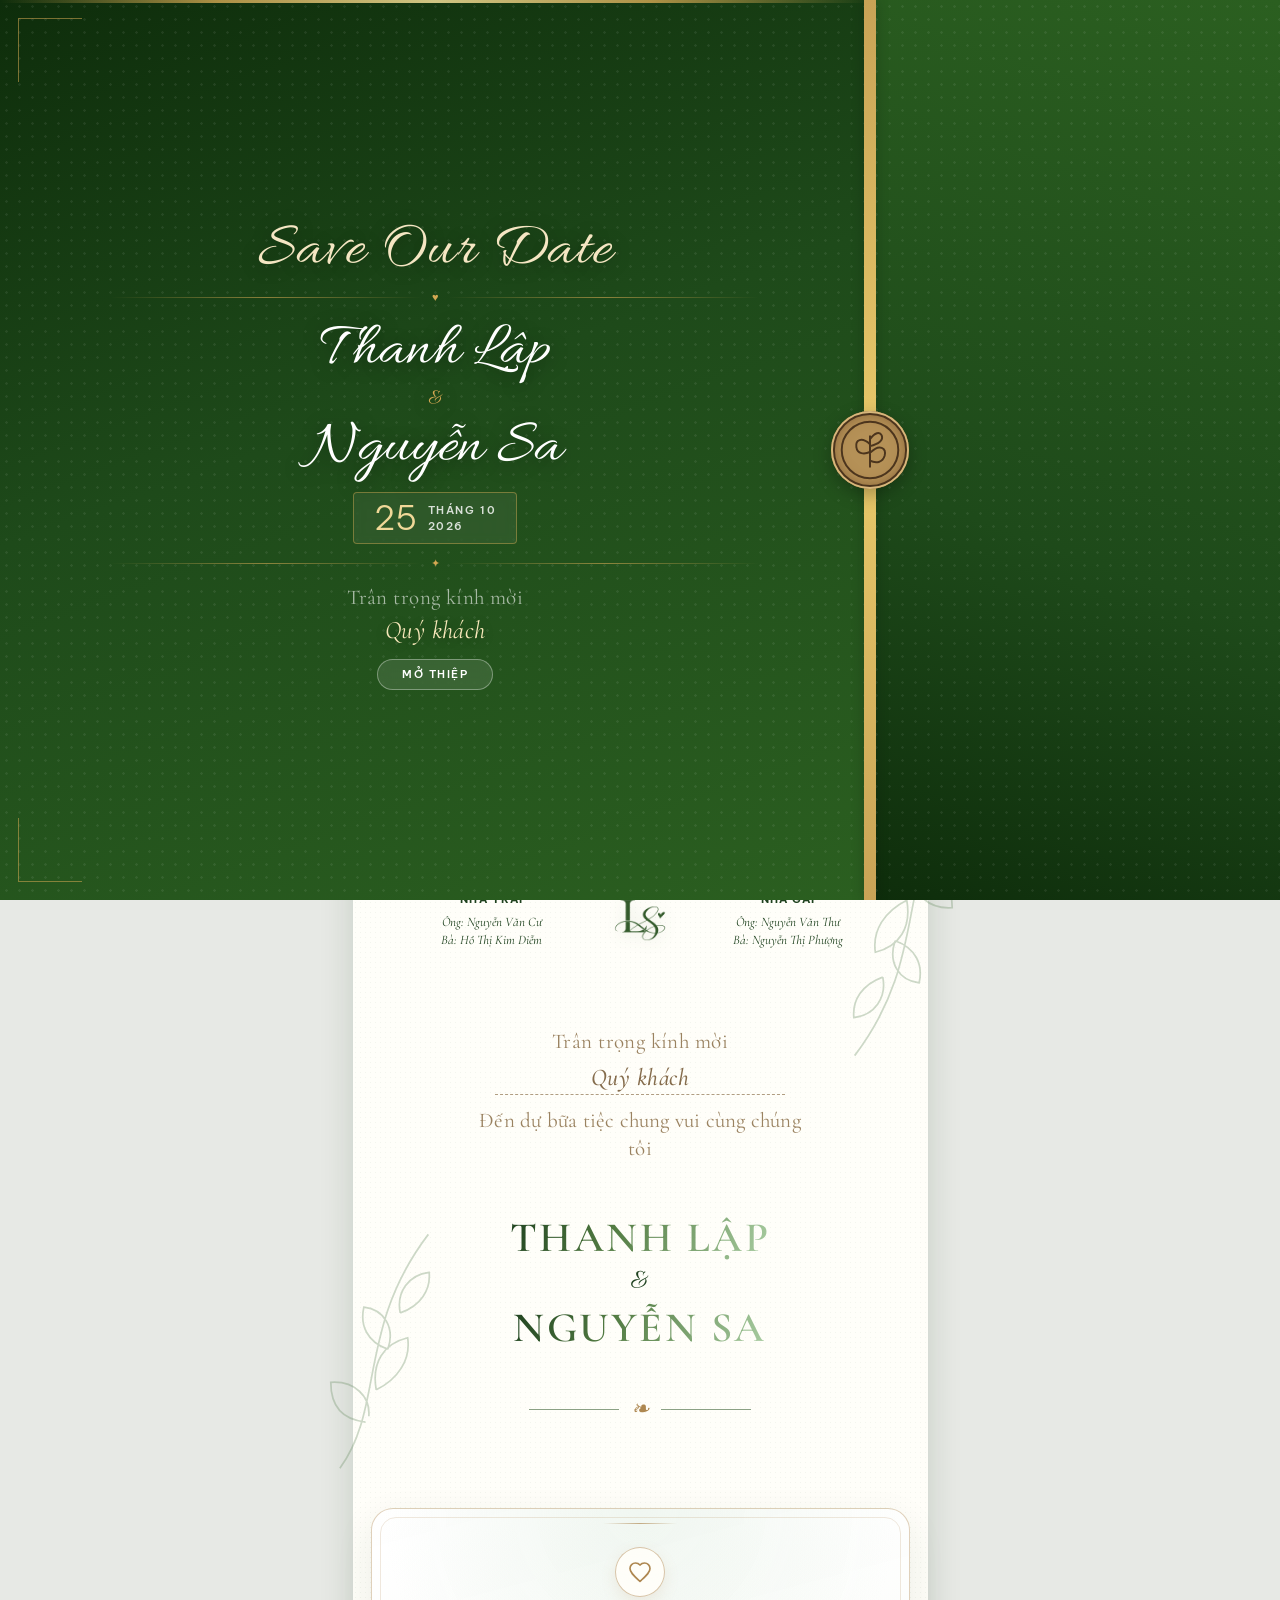
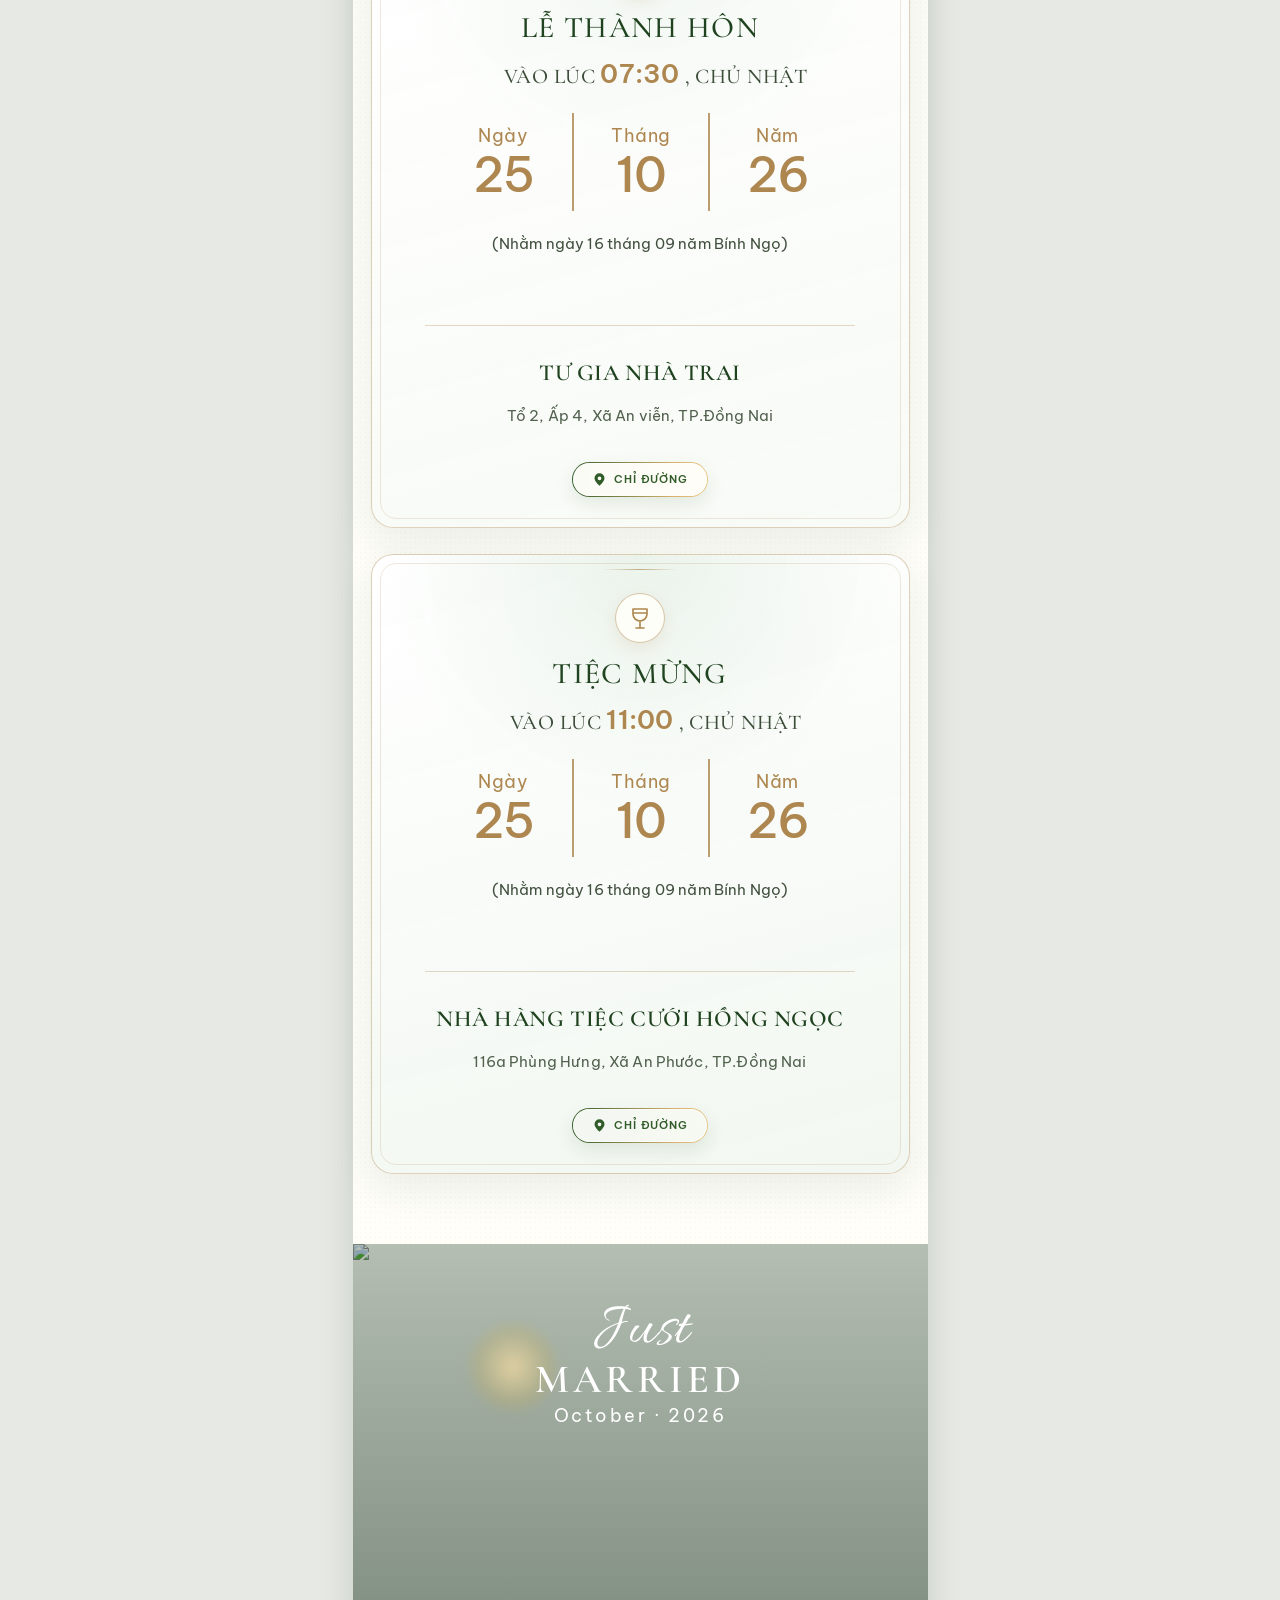
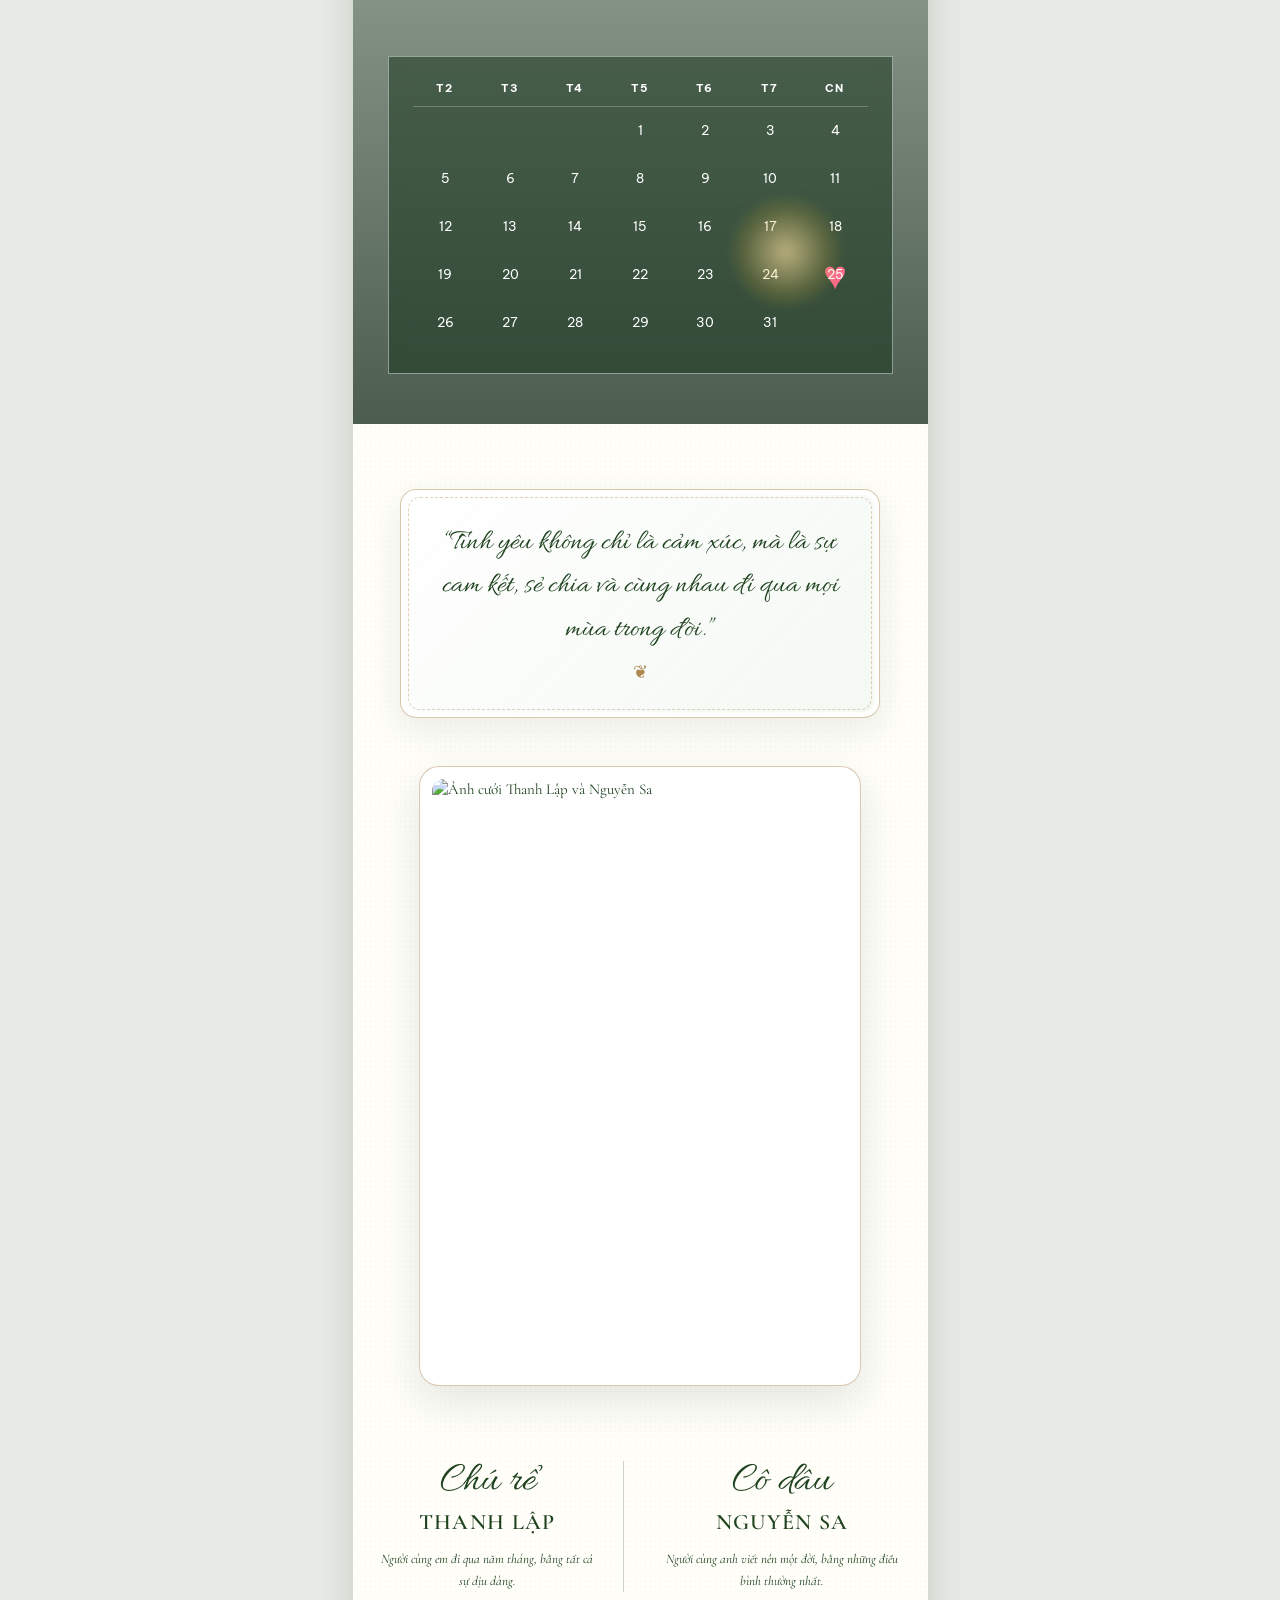
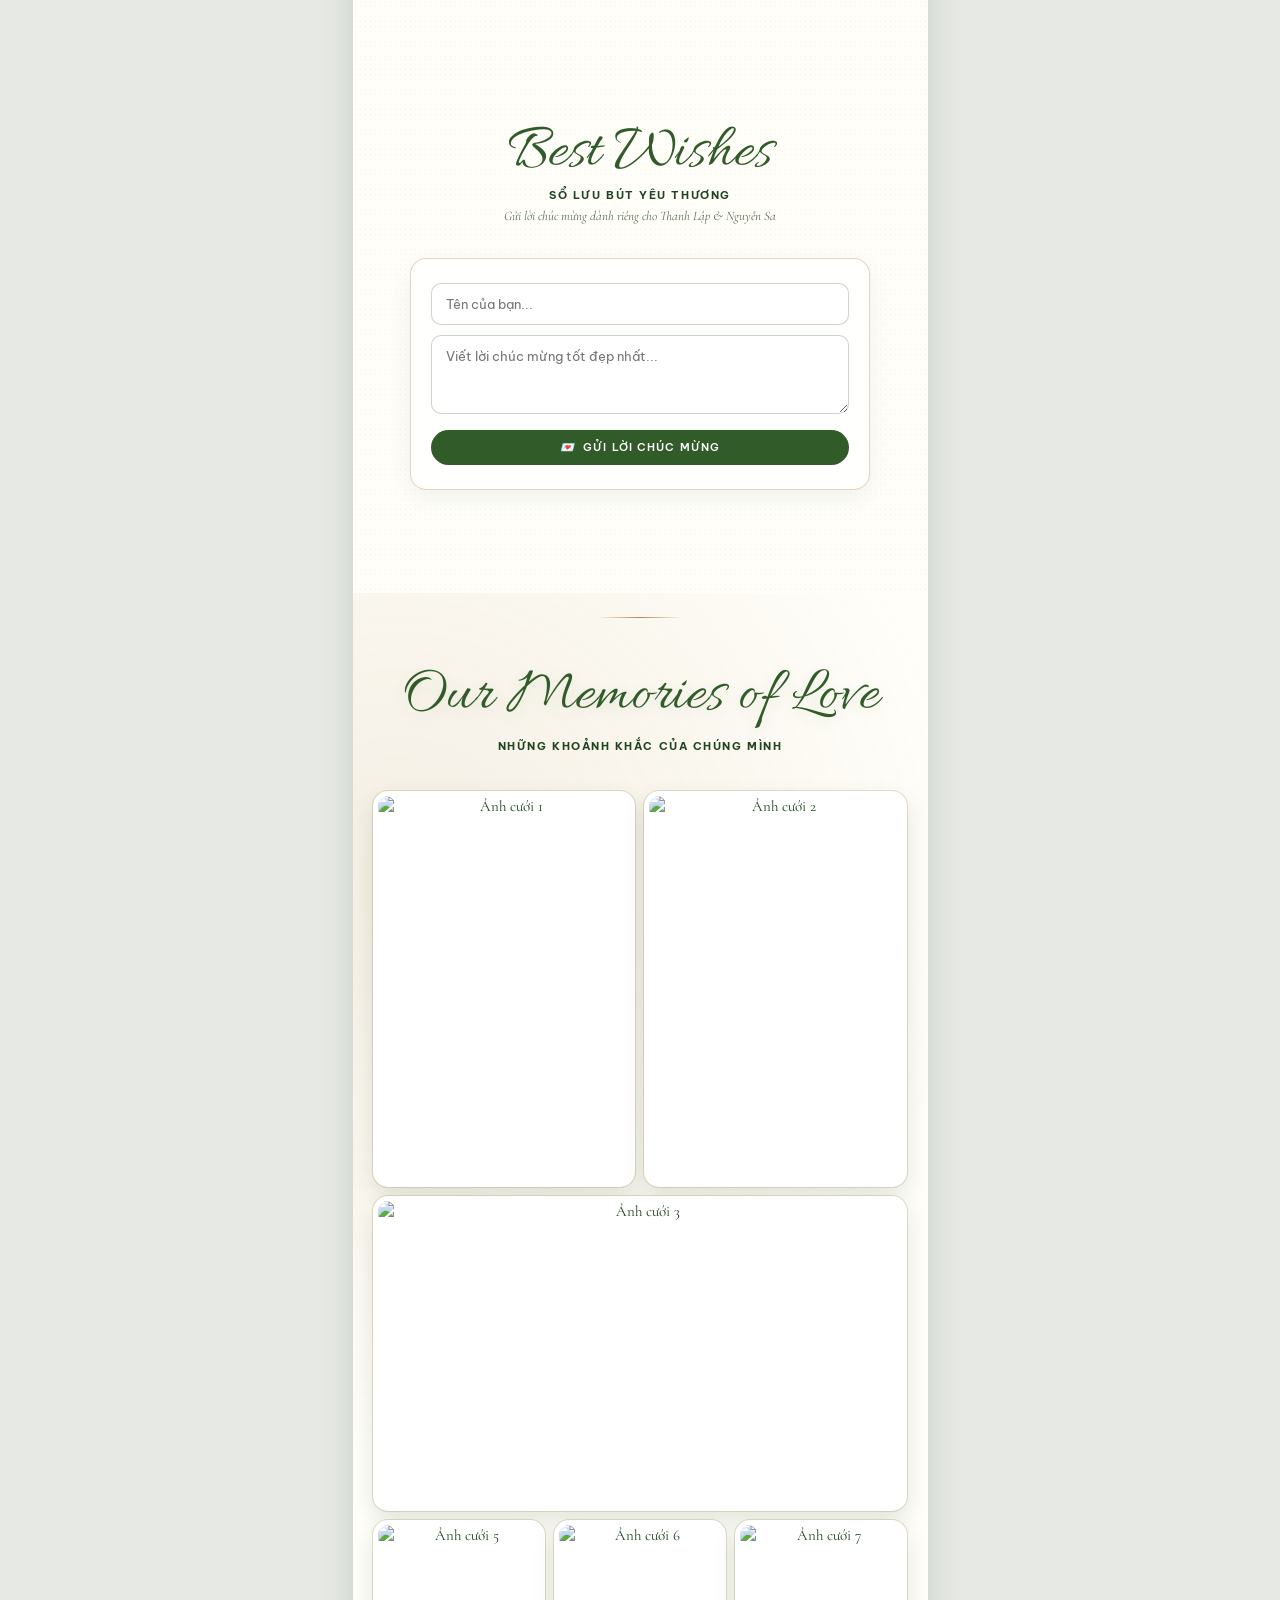
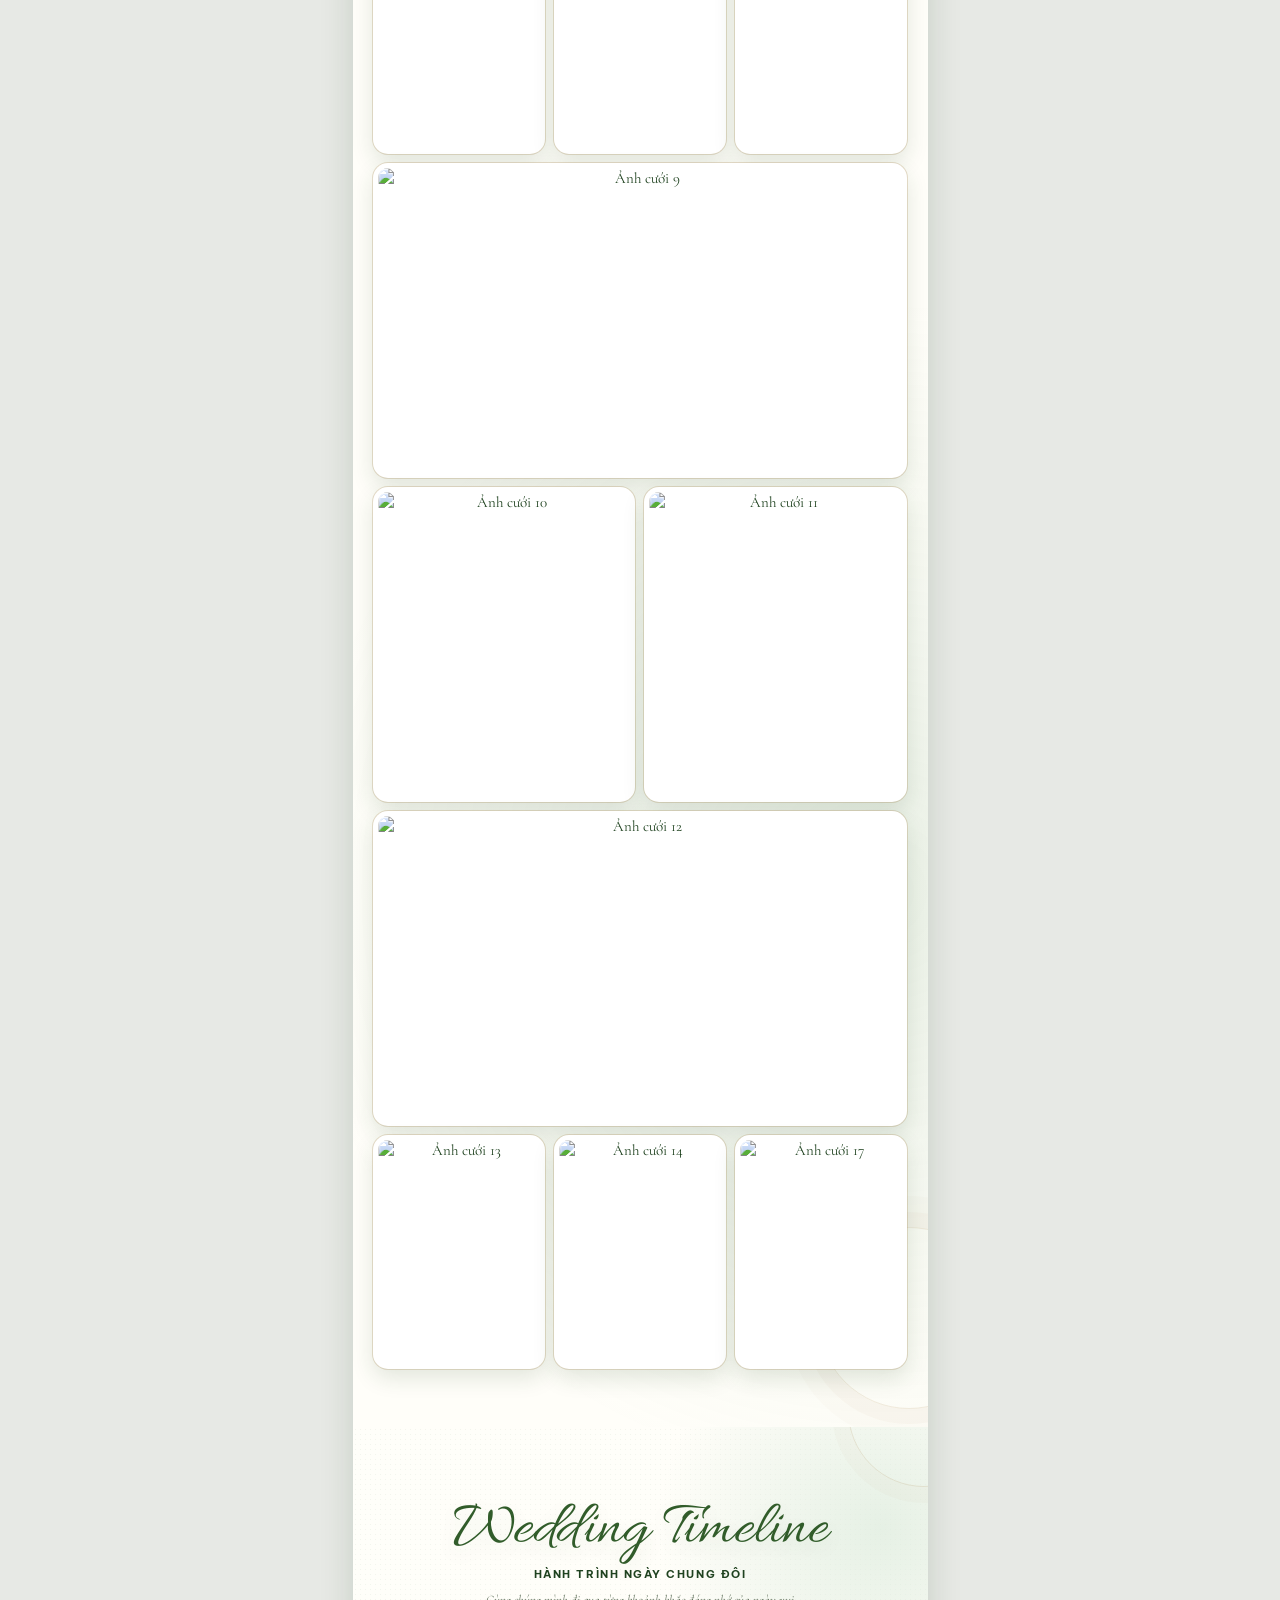
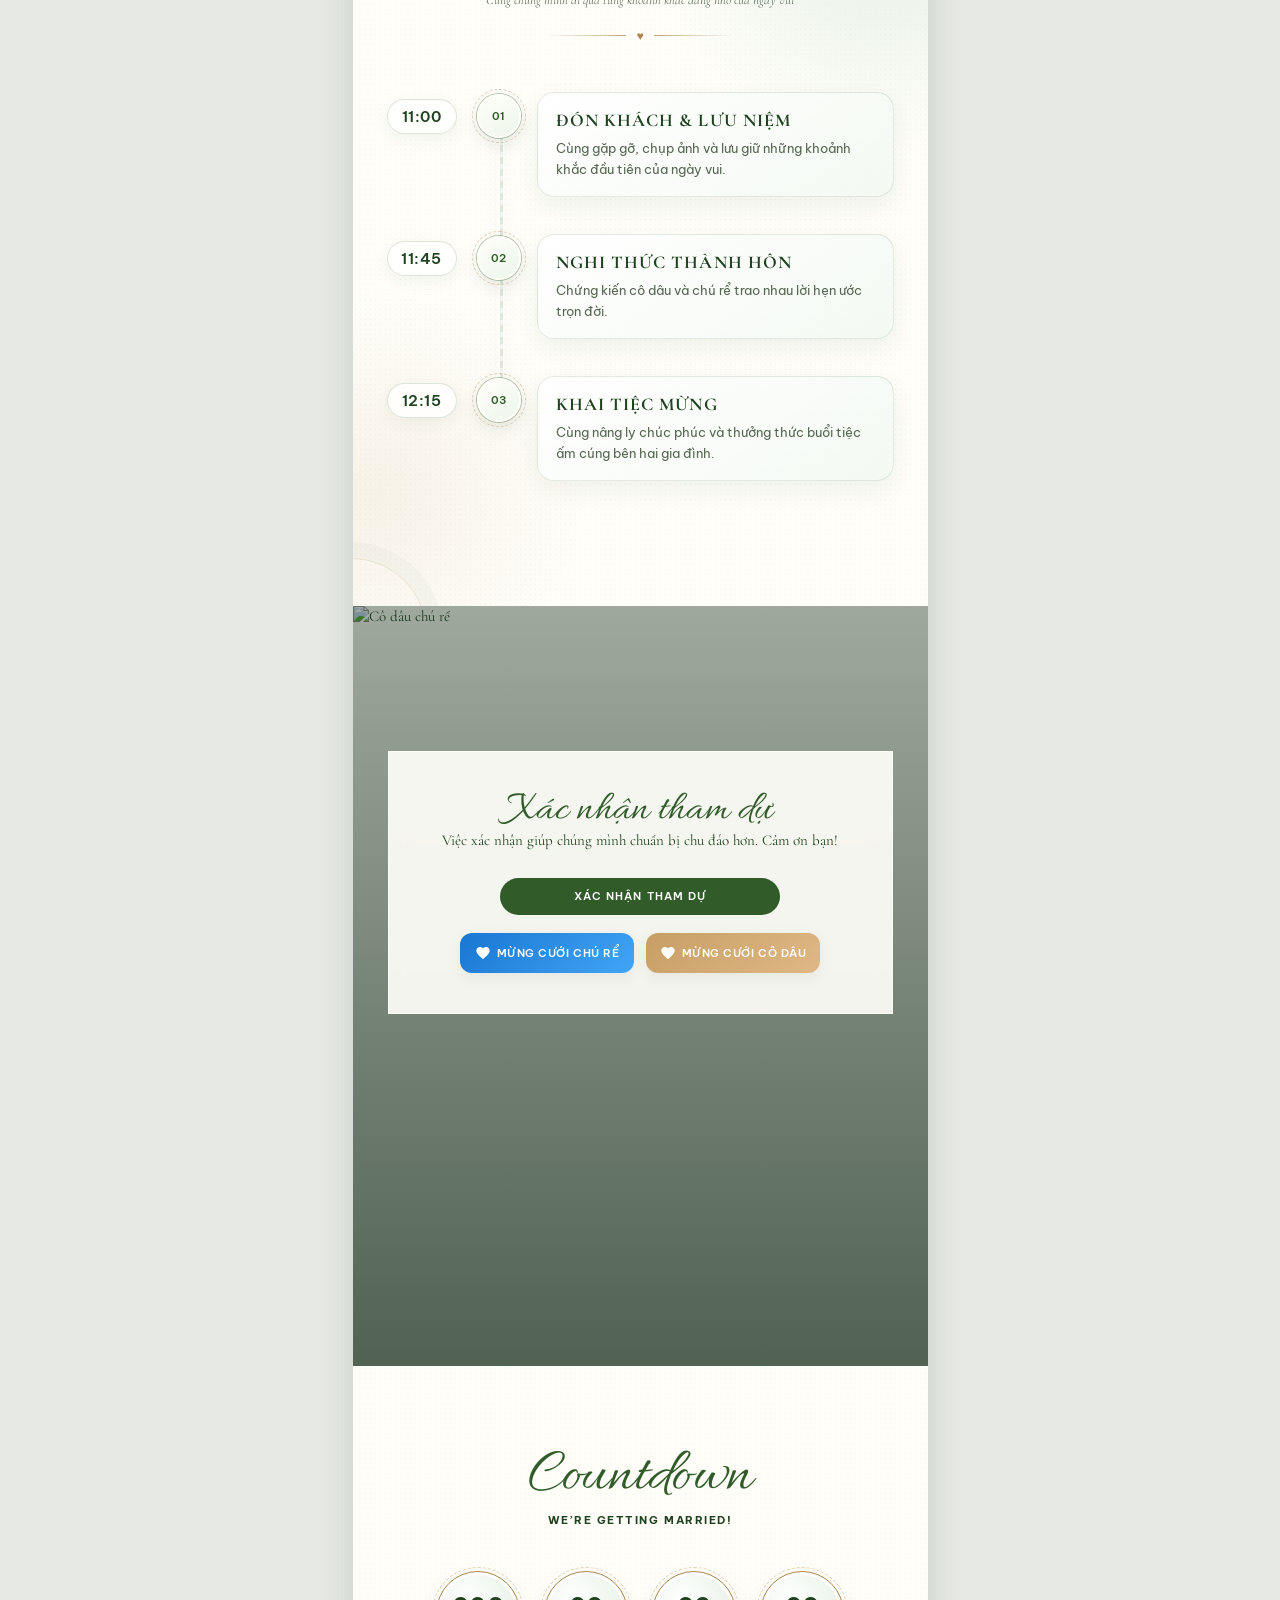
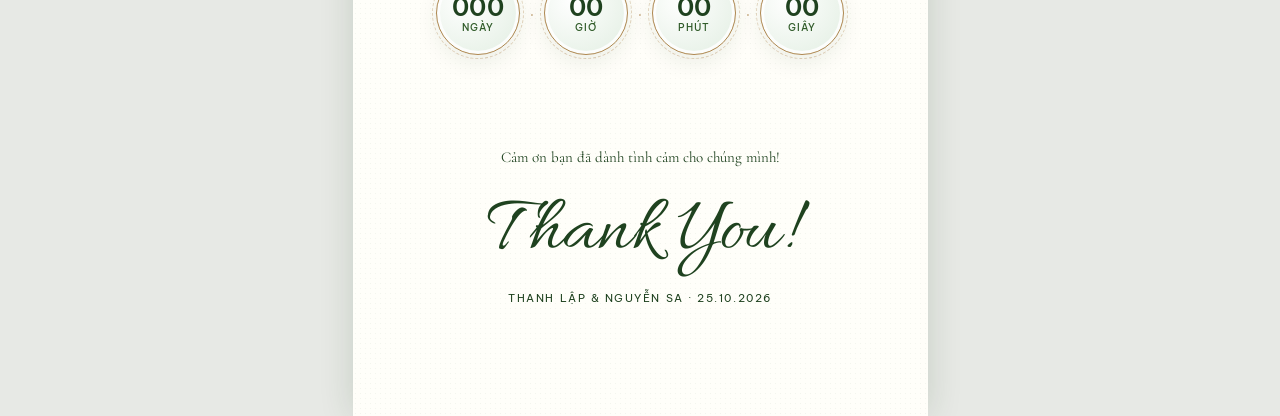
==== commit 0f8d243b: "Refresh wedding branding and invitation styles" ====
--- a/index.html
+++ b/index.html
@@ -11,7 +11,7 @@
     <link rel="icon" href="data:image/svg+xml,%3Csvg xmlns='http://www.w3.org/2000/svg' viewBox='0 0 64 64'%3E%3Ccircle cx='32' cy='32' r='32' fill='%23315c2a'/%3E%3Ctext x='32' y='41' text-anchor='middle' font-family='serif' font-size='26' fill='white'%3ELS%3C/text%3E%3C/svg%3E" />
     <link rel="preconnect" href="https://fonts.googleapis.com" />
     <link rel="preconnect" href="https://fonts.gstatic.com" crossorigin />
-    <link href="https://fonts.googleapis.com/css2?family=Allura&family=Cormorant+Garamond:ital,wght@0,400;0,500;0,600;1,400;1,500&family=Be+Vietnam+Pro:wght@300;400;500;600&display=swap" rel="stylesheet" />
+    <link href="https://fonts.googleapis.com/css2?family=Allura&family=Cormorant+Garamond:ital,wght@0,400;0,500;0,600;1,400;1,500&family=Be+Vietnam+Pro:wght@300;400;500;600&family=Playfair+Display:wght@400;500;600&display=swap" rel="stylesheet" />
     <link rel="stylesheet" href="index.css" />
   </head>
   <body>
@@ -84,7 +84,7 @@
         <svg class="botanical botanical--right" viewBox="0 0 150 300" aria-hidden="true"><path d="M18 298C72 224 39 128 125 15M49 242c-30-3-42-21-42-48 29-2 48 17 46 41M62 203c26-13 42-36 38-63-29 7-44 30-38 63M76 154c-25-9-34-29-29-51 25 3 38 25 29 51M91 110c25-9 37-28 35-49-25 3-40 24-35 49"/></svg>
         <div class="families reveal">
           <div><b>Nhà trai</b><span>Ông: Nguyễn Văn Cư<br>Bà: Hồ Thị Kim Diễm</span></div>
-          <div class="families__mark" role="img" aria-label="L và S"><i>L</i><i>S</i></div>
+          <div class="families__mark" role="img" aria-label="Logo Thanh Lập và Nguyễn Sa"><img src="assets/images/logo.png" alt="Logo Thanh Lập và Nguyễn Sa" /></div>
           <div><b>Nhà gái</b><span>Ông: Nguyễn Văn Thư<br>Bà: Nguyễn Thị Phượng</span></div>
         </div>
         <div class="invite__copy reveal">
@@ -196,7 +196,7 @@
 
       <section class="story paper-section">
         <blockquote class="reveal">“Tình yêu không chỉ là cảm xúc, mà là sự cam kết, sẻ chia và cùng nhau đi qua mọi mùa trong đời.”</blockquote>
-        <figure class="story__portrait gold-sweep reveal"><img src="https://res.cloudinary.com/vltl1tcn/image/upload/v1787576333/MSO00248.jpg" alt="Ảnh cưới Thanh Lập và Nguyễn Sa" loading="lazy" /><span></span></figure>
+        <figure class="story__portrait gold-sweep reveal"><img src="https://res.cloudinary.com/vltl1tcn/image/upload/v1787576333/MSO00438.jpg" alt="Ảnh cưới Thanh Lập và Nguyễn Sa" loading="lazy" /><span></span></figure>
         <div class="profiles">
           <article class="reveal reveal--left"><p>Chú rể</p><h2>Thanh Lập</h2><span>Người cùng em đi qua năm tháng, bằng tất cả sự dịu dàng.</span></article>
           <article class="reveal reveal--right"><p>Cô dâu</p><h2>Nguyễn Sa</h2><span>Người cùng anh viết nên một đời, bằng những điều bình thường nhất.</span></article>
@@ -234,22 +234,16 @@
           <button class="reveal" type="button" data-photo="0"><img src="https://res.cloudinary.com/vltl1tcn/image/upload/v1787576300/MSO00046.jpg" alt="Ảnh cưới 1" loading="lazy" /></button>
           <button class="reveal" type="button" data-photo="1"><img src="https://res.cloudinary.com/vltl1tcn/image/upload/v1787576342/MSO00142.jpg" alt="Ảnh cưới 2" loading="lazy" /></button>
           <button class="reveal memories__wide" type="button" data-photo="2"><img src="https://res.cloudinary.com/vltl1tcn/image/upload/v1787576337/MSO00453.jpg" alt="Ảnh cưới 3" loading="lazy" /></button>
-          <!-- <button class="reveal" type="button" data-photo="3"><img src="https://res.cloudinary.com/vltl1tcn/image/upload/v1787576333/MSO00453.jpg" alt="Ảnh cưới 4" loading="lazy" /></button> -->
-          <button class="reveal" type="button" data-photo="4"><img src="https://res.cloudinary.com/vltl1tcn/image/upload/v1787576328/MSO09775.jpg" alt="Ảnh cưới 5" loading="lazy" /></button>
+          <button class="reveal" type="button" data-photo="4"><img src="https://res.cloudinary.com/vltl1tcn/image/upload/v1787576328/MSO00525.jpg" alt="Ảnh cưới 5" loading="lazy" /></button>
           <button class="reveal" type="button" data-photo="10"><img src="https://res.cloudinary.com/vltl1tcn/image/upload/v1787576320/MSO00334.jpg" alt="Ảnh cưới 6" loading="lazy" /></button>
-          <button class="reveal memories__wide" type="button" data-photo="7"><img src="https://res.cloudinary.com/vltl1tcn/image/upload/v1787576328/MSO09759.jpg" alt="Ảnh cưới 7" loading="lazy" /></button>
-          <!-- <button class="reveal" type="button" data-photo="7"><img src="https://res.cloudinary.com/vltl1tcn/image/upload/v1787576327/MSO09759.jpg" alt="Ảnh cưới 8" loading="lazy" /></button> -->
-          <button class="reveal" type="button" data-photo="6"><img src="https://res.cloudinary.com/vltl1tcn/image/upload/v1787576327/MSO00438.jpg" alt="Ảnh cưới 9" loading="lazy" /></button>
+          <button class="reveal memories__wide" type="button" data-photo="7"><img src="https://res.cloudinary.com/vltl1tcn/image/upload/v1787576328/MSO00248.jpg" alt="Ảnh cưới 7" loading="lazy" /></button>
+          <button class="reveal" type="button" data-photo="6"><img src="https://res.cloudinary.com/vltl1tcn/image/upload/v1787576327/MSO00202.jpg" alt="Ảnh cưới 9" loading="lazy" /></button>
           <button class="reveal" type="button" data-photo="9"><img src="https://res.cloudinary.com/vltl1tcn/image/upload/v1787576337/MSO09469.jpg" alt="Ảnh cưới 10" loading="lazy" /></button>
           <button class="reveal memories__wide" type="button" data-photo="8"><img src="https://res.cloudinary.com/vltl1tcn/image/upload/v1787576323/MSO00551.jpg" alt="Ảnh cưới 11" loading="lazy" /></button>
           <button class="reveal" type="button" data-photo="11"><img src="https://res.cloudinary.com/vltl1tcn/image/upload/v1787576314/MSO00298.jpg" alt="Ảnh cưới 12" loading="lazy" /></button>
-          <button class="reveal" type="button" data-photo="12"><img src="https://res.cloudinary.com/vltl1tcn/image/upload/v1787576313/MSO00525.jpg" alt="Ảnh cưới 13" loading="lazy" /></button>
-          <button class="reveal" type="button" data-photo="13"><img src="https://res.cloudinary.com/vltl1tcn/image/upload/v1787576313/MSO00202.jpg" alt="Ảnh cưới 14" loading="lazy" /></button>
-          <!-- <button class="reveal memories__wide" type="button" data-photo="14"><img src="https://res.cloudinary.com/vltl1tcn/image/upload/v1787576313/MSO00199.jpg" alt="Ảnh cưới 15 - Xác nhận tham dự" loading="lazy" /></button> -->
-          <!-- <button class="reveal" type="button" data-photo="15"><img src="https://res.cloudinary.com/vltl1tcn/image/upload/v1787576313/MSO00248.jpg" alt="Ảnh cưới 16 - Ngày Chung Đôi" loading="lazy" /></button> -->
+          <button class="reveal" type="button" data-photo="12"><img src="https://res.cloudinary.com/vltl1tcn/image/upload/v1787576313/MSO09775.jpg" alt="Ảnh cưới 13" loading="lazy" /></button>
+          <button class="reveal" type="button" data-photo="13"><img src="https://res.cloudinary.com/vltl1tcn/image/upload/v1787576313/MSO09759.jpg" alt="Ảnh cưới 14" loading="lazy" /></button>
           <button class="reveal" type="button" data-photo="16"><img src="https://res.cloudinary.com/vltl1tcn/image/upload/v1787576305/MSO09786.jpg" alt="Ảnh cưới 17" loading="lazy" /></button>
-          <!-- <button class="reveal" type="button" data-photo="17"><img src="https://res.cloudinary.com/vltl1tcn/image/upload/v1787576305/MSO00142.jpg" alt="Ảnh cưới 18" loading="lazy" /></button> -->
-          <!-- <button class="reveal memories__wide" type="button" data-photo="18"><img src="https://res.cloudinary.com/vltl1tcn/image/upload/v1787576342/MSO09519.jpg" alt="Ảnh cưới 19 - Ảnh lịch" loading="lazy" /></button> -->
         </div>
       </section>
 
@@ -364,7 +358,7 @@
       <button class="miu-modal__close" type="button" data-close-miu-gift-groom aria-label="Đóng">×</button>
       <p class="miu-modal__script">Wedding Gift</p>
       <h2>Mừng cưới chú rể</h2>
-      <div class="miu-gift-mark" role="img" aria-label="L và S"><i>L</i><i>S</i></div>
+      <div class="miu-gift-mark" role="img" aria-label="Logo Thanh Lập và Nguyễn Sa"><img src="assets/images/logo.png" alt="Logo Thanh Lập và Nguyễn Sa" /></div>
       <p>Sự hiện diện và lời chúc phúc của bạn là món quà quý giá nhất dành cho chúng mình.</p>
       <div class="miu-gift-qr">
         <img src="assets/images/qr.jpg" alt="Mã QR chuyển khoản Vietcombank - NGUYEN THANH LAP" />
@@ -381,7 +375,7 @@
       <button class="miu-modal__close" type="button" data-close-miu-gift-bride aria-label="Đóng">×</button>
       <p class="miu-modal__script">Wedding Gift</p>
       <h2>Mừng cưới cô dâu</h2>
-      <div class="miu-gift-mark" role="img" aria-label="L và S"><i>L</i><i>S</i></div>
+      <div class="miu-gift-mark" role="img" aria-label="Logo Thanh Lập và Nguyễn Sa"><img src="assets/images/logo.png" alt="Logo Thanh Lập và Nguyễn Sa" /></div>
       <p>Sự hiện diện và lời chúc phúc của bạn là món quà quý giá nhất dành cho chúng mình.</p>
       <div class="miu-gift-qr">
         <img src="assets/images/qr-dau.jpg" alt="Mã QR chuyển khoản - NGUYEN SA" />
--- a/index.css
+++ b/index.css
@@ -142,11 +142,18 @@
 .families > div:not(.families__mark) { display: flex; flex-direction: column; gap: 8px; }
 .families b { font: 700 var(--text-xs)/1 var(--sans); letter-spacing: var(--tracking-wide); text-transform: uppercase; }
 .families span { font: italic var(--text-sm)/var(--leading-normal) var(--serif); }
-.families__mark { position: relative; height: 66px; }
-.families__mark i { position: absolute; top: 0; font: 500 57px/.9 var(--serif); letter-spacing: -.12em; }
-.families__mark i:first-child { left: 13px; z-index: 1; transform: rotate(-5deg); }
-.families__mark i:last-child { right: 7px; z-index: 2; transform: translateX(-15px) translateY(4px) rotate(5deg); }
-.families__mark::after { position: absolute; bottom: 5px; left: 21px; z-index: 3; width: 38px; height: 1px; content: ""; background: var(--gold); opacity: .78; transform: rotate(-16deg); }
+.families__mark { position: relative; display: grid; width: 78px; height: 78px; place-items: center; border: 1px solid var(--gold); border-radius: 50%; background: radial-gradient(circle at 35% 28%, rgba(255,255,255,.94), rgba(220,235,221,.58)); box-shadow: 0 7px 18px rgba(31,66,31,.1), inset 0 0 0 4px rgba(255,255,255,.72); }
+.families__mark::before { position: absolute; inset: 7px; content: ""; border: 1px dashed color-mix(in srgb, var(--gold) 72%, transparent); border-radius: 50%; }
+.families__mark::after { position: absolute; top: 50%; left: 50%; width: 34px; height: 1px; content: ""; background: var(--gold); opacity: .75; transform: translate(-50%,-50%) rotate(-45deg); }
+.families__mark i { position: absolute; z-index: 1; color: var(--forest-dark); font: 500 45px/.8 var(--serif); letter-spacing: -.12em; }
+.families__mark i:first-child { left: 18px; top: 17px; transform: rotate(-8deg); }
+.families__mark i:last-child { right: 15px; bottom: 14px; transform: rotate(7deg); }
+body.bride-variant .families__mark { background: radial-gradient(circle at 35% 28%, rgba(255,255,255,.98), rgba(248,213,218,.72)); }
+.families__mark { position: relative; top: -10px; align-self: center; justify-self: center; width: 82px; height: 72px; margin: 0 auto; border: 0; border-radius: 0; background: transparent; box-shadow: none; }
+.families__mark::before,
+.families__mark::after { display: none; }
+.families__mark img { width: 100%; height: 100%; margin: 0; object-fit: contain; object-position: 50% 50%; filter: drop-shadow(0 4px 8px rgba(49,92,42,.16)); }
+body.bride-variant .families__mark { background: transparent; }
 .invite__copy { position: relative; z-index: 1; display: flex; align-items: center; flex-direction: column; margin-top: 65px; }
 .invite__copy p { margin: 0; font: 500 var(--text-md)/1 var(--sans); letter-spacing: var(--tracking-wide); text-transform: uppercase; }
 .invite__copy strong { min-width: 260px; margin: 21px 0; padding: 0 14px 5px; border-bottom: 1px solid var(--leaf); font: italic var(--text-xl)/1 var(--serif); }
@@ -753,6 +760,10 @@
 .miu-gift-mark i:first-child { left: 14px; z-index: 1; transform: rotate(-5deg); }
 .miu-gift-mark i:last-child { right: 6px; z-index: 2; transform: translateX(-17px) translateY(5px) rotate(5deg); }
 .miu-gift-mark::after { position: absolute; bottom: 5px; left: 22px; z-index: 3; width: 43px; height: 1px; content: ""; background: var(--gold); transform: rotate(-16deg); }
+.miu-gift-mark { width: 120px; height: 78px; }
+.miu-gift-mark i,
+.miu-gift-mark::after { display: none; }
+.miu-gift-mark img { width: 100%; height: 100%; object-fit: contain; filter: drop-shadow(0 4px 8px rgba(49,92,42,.15)); }
 .miu-gift-qr { display: flex; flex-direction: column; align-items: center; width: 100%; margin: 20px auto 0; padding: 18px; border-radius: 16px; background: linear-gradient(160deg, #f0f7ee 0%, #e8f2e6 100%); border: 1px solid rgba(49,92,42,.15); text-align: center; }
 .miu-gift-qr img { width: 100%; max-width: 260px; border-radius: 12px; box-shadow: 0 4px 16px rgba(0,0,0,.08); }
 .miu-gift-qr__info { margin-top: 14px; padding-top: 14px; border-top: 1px dashed rgba(49,92,42,.25); }
@@ -907,6 +918,110 @@
   .countdown { min-height: 580px; }
 }
 
+/* ── Bride variant: warm red wedding palette ───────── */
+body.bride-variant {
+  --forest: #9d1024;
+  --forest-dark: #5b0713;
+  --leaf: #c51c35;
+  --mint: #f0cbd1;
+  --mint-light: #fff0f2;
+  --gold: #9d1024;
+}
+body.bride-variant .opening__panel--left {
+  background: linear-gradient(160deg, #4d0f1b 0%, #7e1a2d 48%, #a53448 100%);
+}
+body.bride-variant .opening__panel--right {
+  background: linear-gradient(200deg, #a53448 0%, #7e1a2d 60%, #4d0f1b 100%);
+}
+body.bride-variant .hero { background: #760817; }
+body.bride-variant .hero__veil { background: linear-gradient(180deg, rgba(40,0,10,.04) 35%, rgba(55,4,15,.76) 100%); }
+body.bride-variant .progress span { background: linear-gradient(90deg, #d96c7a, #9d1024); }
+body.bride-variant .green-shimmer-text { background: linear-gradient(110deg, #5b0713 0%, #9d1024 20%, #dc7b88 50%, #9d1024 80%, #5b0713 100%); background-size: 200% auto; -webkit-background-clip: text; -webkit-text-fill-color: transparent; }
+body.bride-variant .hero__content h1.green-shimmer-text { background: linear-gradient(110deg, #ff9da8 0%, #fff 30%, #ffdfe2 50%, #fff 70%, #ff7180 100%); background-size: 200% auto; -webkit-background-clip: text; -webkit-text-fill-color: transparent; }
+body.bride-variant .calendar { background: rgba(77,15,27,.62); }
+body.bride-variant .calendar__heart::before { color: #e17883; }
+body.bride-variant .rsvp-section__shade { background: linear-gradient(180deg, rgba(65,6,18,.08), rgba(65,6,18,.76)); }
+body.bride-variant .falling-hearts i { color: #f0183c !important; --heart-color: #f0183c !important; filter: drop-shadow(0 2px 5px rgba(190,0,25,.42)); }
+body.bride-variant .timeline { background-image: radial-gradient(circle at 92% 13%, rgba(248,213,218,.8), transparent 26%), radial-gradient(circle at 4% 86%, rgba(196,22,44,.12), transparent 24%), radial-gradient(rgba(196,22,44,.055) .65px, transparent .65px); }
+body.bride-variant .timeline::before,
+body.bride-variant .timeline::after { border-color: rgba(196,22,44,.2); }
+body.bride-variant .timeline::after { box-shadow: 0 0 0 16px rgba(196,22,44,.04); }
+body.bride-variant .timeline__line { background: rgba(196,22,44,.16); box-shadow: 0 0 0 1px rgba(255,255,255,.8), 0 0 16px rgba(196,22,44,.12); }
+body.bride-variant .timeline__line > span { background: linear-gradient(180deg, #e05a6b 0%, #c51c35 38%, #760817 100%); box-shadow: 0 0 12px rgba(197,28,53,.5); }
+body.bride-variant .timeline__ornament span { background: linear-gradient(90deg, transparent, rgba(196,22,44,.72)); }
+body.bride-variant .timeline__ornament span:last-child { background: linear-gradient(90deg, rgba(196,22,44,.72), transparent); }
+body.bride-variant .timeline__ornament i { color: #e5394f; }
+body.bride-variant .date-scene__overlay { background: linear-gradient(180deg, rgba(92,7,22,.2), rgba(62,4,15,.72)); }
+body.bride-variant .calendar { border-color: rgba(255,205,211,.9); background: rgba(255,248,249,.92); color: #8b0e1d; box-shadow: 0 12px 28px rgba(75,0,14,.24); }
+body.bride-variant .calendar__week b { color: #8b0e1d; border-color: rgba(196,22,44,.25); }
+body.bride-variant .calendar__days i { color: #8b0e1d; }
+body.bride-variant .calendar__heart { color: #fff; }
+body.bride-variant .calendar__heart::before { color: #e5394f; }
+body.bride-variant .event-card__schedule,
+body.bride-variant .event-card__schedule-day::before { color: #7d2633; }
+body.bride-variant .event-card__lunar,
+body.bride-variant .event-card__venue small { color: #87434d; }
+body.bride-variant .event-card a.map-link { background: linear-gradient(#fff8f8, #fff8f8) padding-box, linear-gradient(90deg, #c4162c, #ef7c88, #ffd1d6, #c4162c) border-box; }
+body.bride-variant .event-card a.map-link:hover,
+body.bride-variant .event-card a.map-link:focus-visible { background: linear-gradient(#c4162c, #c4162c) padding-box, linear-gradient(90deg, #ffd1d6, #e5394f, #fff) border-box; box-shadow: 0 11px 24px rgba(196,22,44,.25), 0 0 0 4px rgba(229,57,79,.13); }
+body.bride-variant .gift-btn-groom,
+body.bride-variant .gift-btn-groom { background: linear-gradient(135deg, #1976d2, #42a5f5); color: white; }
+body.bride-variant .gift-btn-bride { background: linear-gradient(135deg, #c79e65, #e0b885); color: white; }
+body.bride-variant .gift-btn-groom:hover { box-shadow: 0 6px 20px rgba(25,118,210,.35); }
+body.bride-variant .gift-btn-bride:hover { box-shadow: 0 6px 20px rgba(199,158,101,.3); }
+body.bride-variant .floating-actions button { background: rgba(139,14,29,.9); }
+body.bride-variant .floating-actions button:hover { background: #e5394f; }
+body.bride-variant .timeline article > i { color: #c4162c; background: linear-gradient(145deg, #fff7f8, #f7d5da); box-shadow: 0 0 0 1px rgba(196,22,44,.4), 0 7px 18px rgba(139,14,29,.14); }
+body.bride-variant .timeline article > i::before { border-color: rgba(196,22,44,.42); }
+body.bride-variant .timeline article > b { color: #8b0e1d; border-color: rgba(196,22,44,.2); box-shadow: 0 5px 16px rgba(139,14,29,.08); }
+body.bride-variant .timeline article.is-active > b { color: #fff; background: #9d1024; border-color: #9d1024; box-shadow: 0 9px 20px rgba(91,7,19,.24); }
+body.bride-variant .timeline article > div { border-color: rgba(196,22,44,.16); background: linear-gradient(145deg, rgba(255,255,255,.98), rgba(255,242,244,.9)); }
+body.bride-variant .timeline article > div::before { border-color: rgba(196,22,44,.16); background: rgba(255,250,250,.98); }
+body.bride-variant .timeline article > div::after { background: linear-gradient(90deg, transparent, rgba(229,57,79,.65), rgba(255,171,180,.62), transparent); }
+body.bride-variant .timeline article p { color: #75434a; }
+body.bride-variant .timeline article.is-complete > b { color: #c4162c; background: rgba(248,213,218,.9); border-color: rgba(196,22,44,.24); }
+body.bride-variant .timeline article.is-complete > i { color: white; background: linear-gradient(145deg, #ef6575, #b30f27); box-shadow: 0 0 0 1px rgba(181,138,85,.45), 0 0 0 5px rgba(248,213,218,.78), 0 8px 20px rgba(139,14,29,.2); }
+body.bride-variant .timeline article.is-active > i { color: white; background: linear-gradient(145deg, #e5394f, #8b0e1d); box-shadow: 0 0 0 1px rgba(181,138,85,.7), 0 0 0 7px rgba(248,213,218,.9), 0 10px 24px rgba(139,14,29,.28); }
+body.bride-variant .event-card,
+body.bride-variant .event-card__badge-icon,
+body.bride-variant .story blockquote,
+body.bride-variant .story__portrait,
+body.bride-variant .wishes__form { border-color: rgba(157,16,36,.38); }
+body.bride-variant .event-card__date-part + .event-card__date-part,
+body.bride-variant .event-card__venue { border-color: rgba(157,16,36,.55); }
+body.bride-variant .memories__grid button { box-shadow: 0 9px 22px rgba(31,66,31,.13), 0 0 0 1px rgba(157,16,36,.3); }
+body.bride-variant .memories__grid button:hover { box-shadow: 0 16px 30px rgba(31,66,31,.22), 0 0 0 1px rgba(157,16,36,.62); }
+body.bride-variant .timeline::before,
+body.bride-variant .timeline::after,
+body.bride-variant .timeline article > i::before,
+body.bride-variant .countdown-circle::after { border-color: rgba(157,16,36,.42); }
+body.bride-variant .timeline article.is-active > div { border-color: rgba(157,16,36,.58); }
+body.bride-variant .countdown-circle { border-color: #9d1024; background: radial-gradient(circle at 35% 35%, rgba(255,255,255,.98) 0%, rgba(248,213,218,.9) 100%); }
+body.bride-variant .wishes__form { border-color: rgba(157,16,36,.35); }
+body.bride-variant .opening__deco--tl { border-top-color: rgba(157,16,36,.7); border-left-color: rgba(157,16,36,.7); }
+body.bride-variant .opening__deco--bl { border-bottom-color: rgba(157,16,36,.7); border-left-color: rgba(157,16,36,.7); }
+body.bride-variant .opening__date-block { border-color: rgba(157,16,36,.62); }
+
+body.bride-variant .calendar {
+  right: 24px;
+  bottom: 34px;
+  left: 24px;
+  padding: 23px 17px 19px;
+  border: 1px solid rgba(157,16,36,.28);
+  border-radius: 24px;
+  background: rgba(255,250,250,.94);
+  box-shadow: 0 18px 38px rgba(55,3,14,.28), inset 0 0 0 5px rgba(255,255,255,.68);
+  color: #5b0713;
+}
+body.bride-variant .calendar::before { position: absolute; inset: 8px; content: ""; border: 1px dashed rgba(157,16,36,.22); border-radius: 18px; pointer-events: none; }
+body.bride-variant .calendar__week,
+body.bride-variant .calendar__days { position: relative; z-index: 1; }
+body.bride-variant .calendar__week { margin-bottom: 7px; }
+body.bride-variant .calendar__week b { padding-bottom: 10px; border-bottom-color: rgba(157,16,36,.2); color: #8b0e1d; font-size: 10px; }
+body.bride-variant .calendar__days i { height: 43px; color: #6f2632; font-size: 13px; }
+body.bride-variant .calendar__heart { z-index: 1; color: white !important; font-weight: 700; }
+body.bride-variant .calendar__heart::before { z-index: -1; width: 40px; height: 36px; content: "♥"; color: #e5394f; background: transparent; box-shadow: none; font-size: 40px; line-height: 36px; }
+
 @media (prefers-reduced-motion: reduce) {
   html { scroll-behavior: auto; }
   *, *::before, *::after { animation-duration: .01ms !important; animation-iteration-count: 1 !important; transition-duration: .01ms !important; }
@@ -1124,3 +1239,105 @@
     font-size: 12px;
   }
 }
+
+/* ── Readable date, timeline and countdown numerals ─── */
+.event-card__lunar {
+  font-family: var(--sans);
+  font-size: clamp(12px, 2.8vw, 15px);
+  line-height: 1.5;
+  letter-spacing: .01em;
+}
+.event-card__venue small {
+  font-family: var(--sans);
+  font-size: clamp(12px, 2.9vw, 15px);
+  line-height: 1.5;
+  letter-spacing: .01em;
+}
+.timeline article > b {
+  font-family: var(--sans);
+  font-size: clamp(12px, 2.8vw, 15px);
+  font-weight: 600;
+  letter-spacing: .035em;
+  font-variant-numeric: tabular-nums;
+}
+.countdown-circle b {
+  font-family: var(--sans);
+  font-size: clamp(20px, 4.8vw, 25px);
+  font-weight: 600;
+  font-variant-numeric: tabular-nums;
+  letter-spacing: .01em;
+}
+.hero__content strong {
+  font-family: var(--serif);
+  font-size: clamp(16px, 3.8vw, 22px);
+  font-weight: 500;
+  letter-spacing: .12em;
+  font-variant-numeric: lining-nums tabular-nums;
+  font-style: normal;
+}
+.opening__guest {
+  display: inline-block;
+  max-width: 92%;
+  margin-top: 4px;
+  padding: 0 8px;
+  color: #f7e7ba;
+  font-family: var(--serif);
+  font-size: clamp(19px, 4.5vw, 25px);
+  font-style: italic;
+  font-weight: 400;
+  letter-spacing: .015em;
+  line-height: 1.2;
+  text-shadow: 0 2px 12px rgba(0,0,0,.28);
+}
+body.bride-variant .opening__guest { color: #ffd7dc; }
+.opening__invite,
+.invite__copy p {
+  font-family: var(--serif);
+  font-size: clamp(18px, 4.2vw, 21px);
+  font-weight: 400;
+  letter-spacing: .02em;
+  text-transform: none;
+}
+.invite__copy p { color: #9a8260; }
+.invite__copy strong {
+  min-width: 290px;
+  margin: 14px 0 12px;
+  padding: 0 10px 4px;
+  border-bottom: 1px dashed rgba(154,130,96,.78);
+  color: #856c4c;
+  font-family: var(--serif);
+  font-size: clamp(20px, 4.7vw, 24px);
+  font-style: italic;
+  font-weight: 500;
+  letter-spacing: .02em;
+}
+.invite__copy span {
+  width: min(330px, 100%);
+  color: #9a8260;
+  font-family: var(--serif);
+  font-size: clamp(18px, 4.2vw, 21px);
+  font-weight: 400;
+  line-height: 1.35;
+  letter-spacing: .01em;
+  text-transform: none;
+}
+body.bride-variant .invite__copy p,
+body.bride-variant .invite__copy strong,
+body.bride-variant .invite__copy span { color: #87434d; }
+body.bride-variant .invite__copy strong { border-bottom-color: rgba(157,16,36,.55); }
+
+/* ── One consistent typeface for all numerals ───────── */
+.hero__content strong,
+.opening__date-block b,
+.event-card__schedule strong,
+.event-card__date-part span,
+.event-card__date-part b,
+.timeline article > b,
+.timeline article > i,
+.countdown-circle b {
+  font-family: var(--sans) !important;
+  font-variant-numeric: lining-nums tabular-nums;
+}
+.opening__date-block b {
+  font-size: clamp(22px, 5.2vw, 34px);
+}
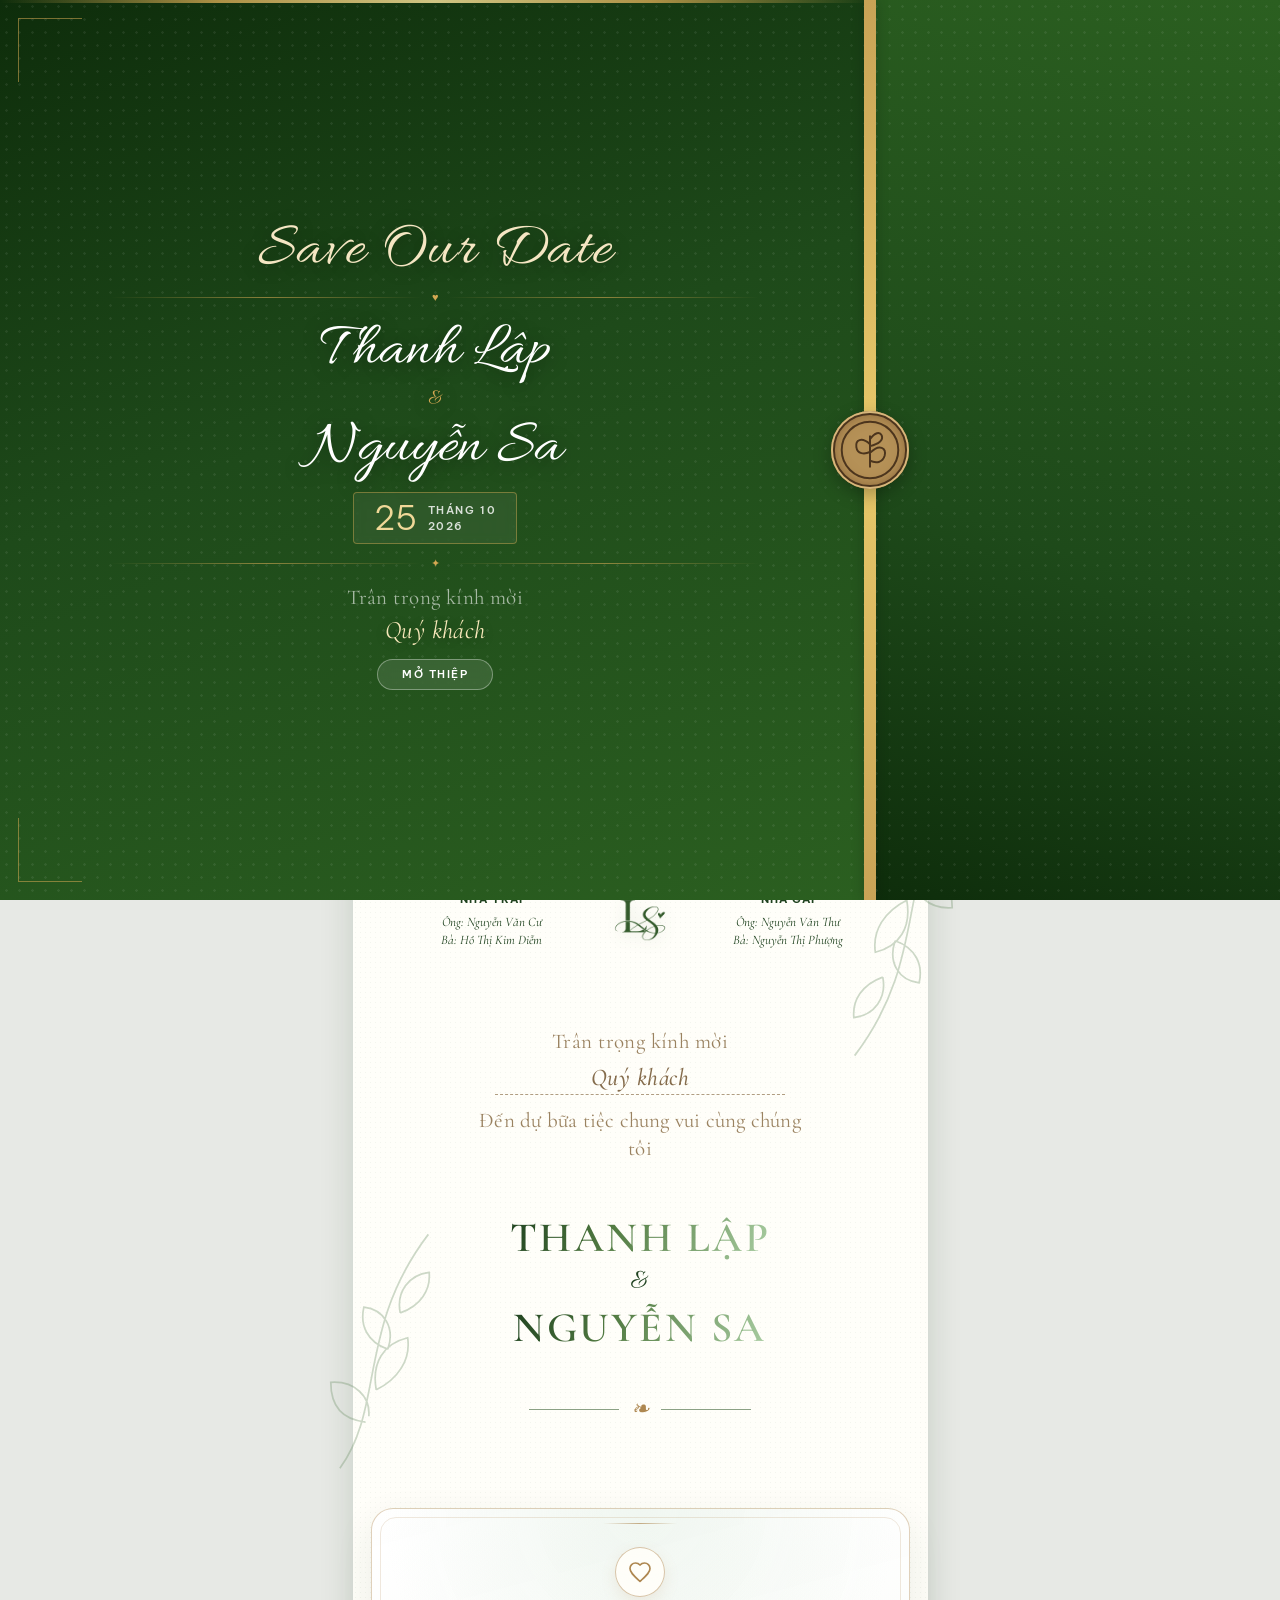
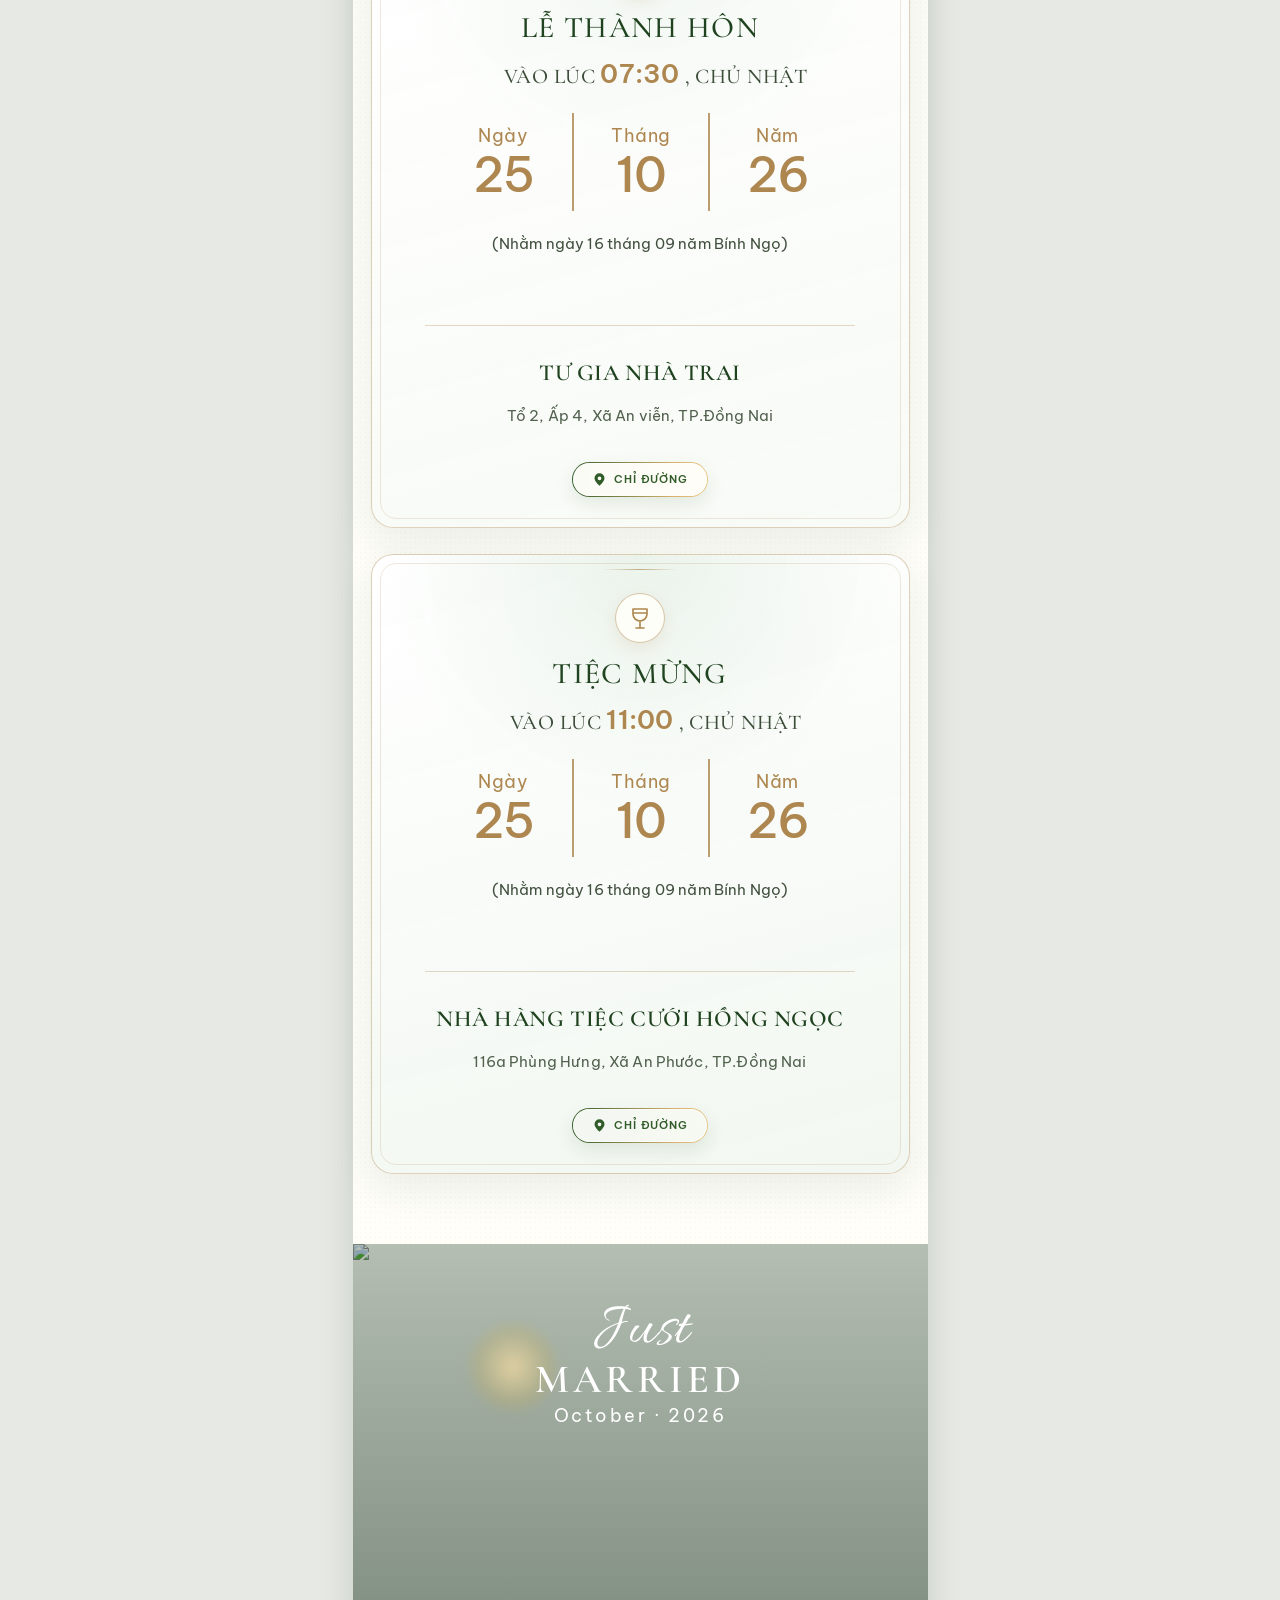
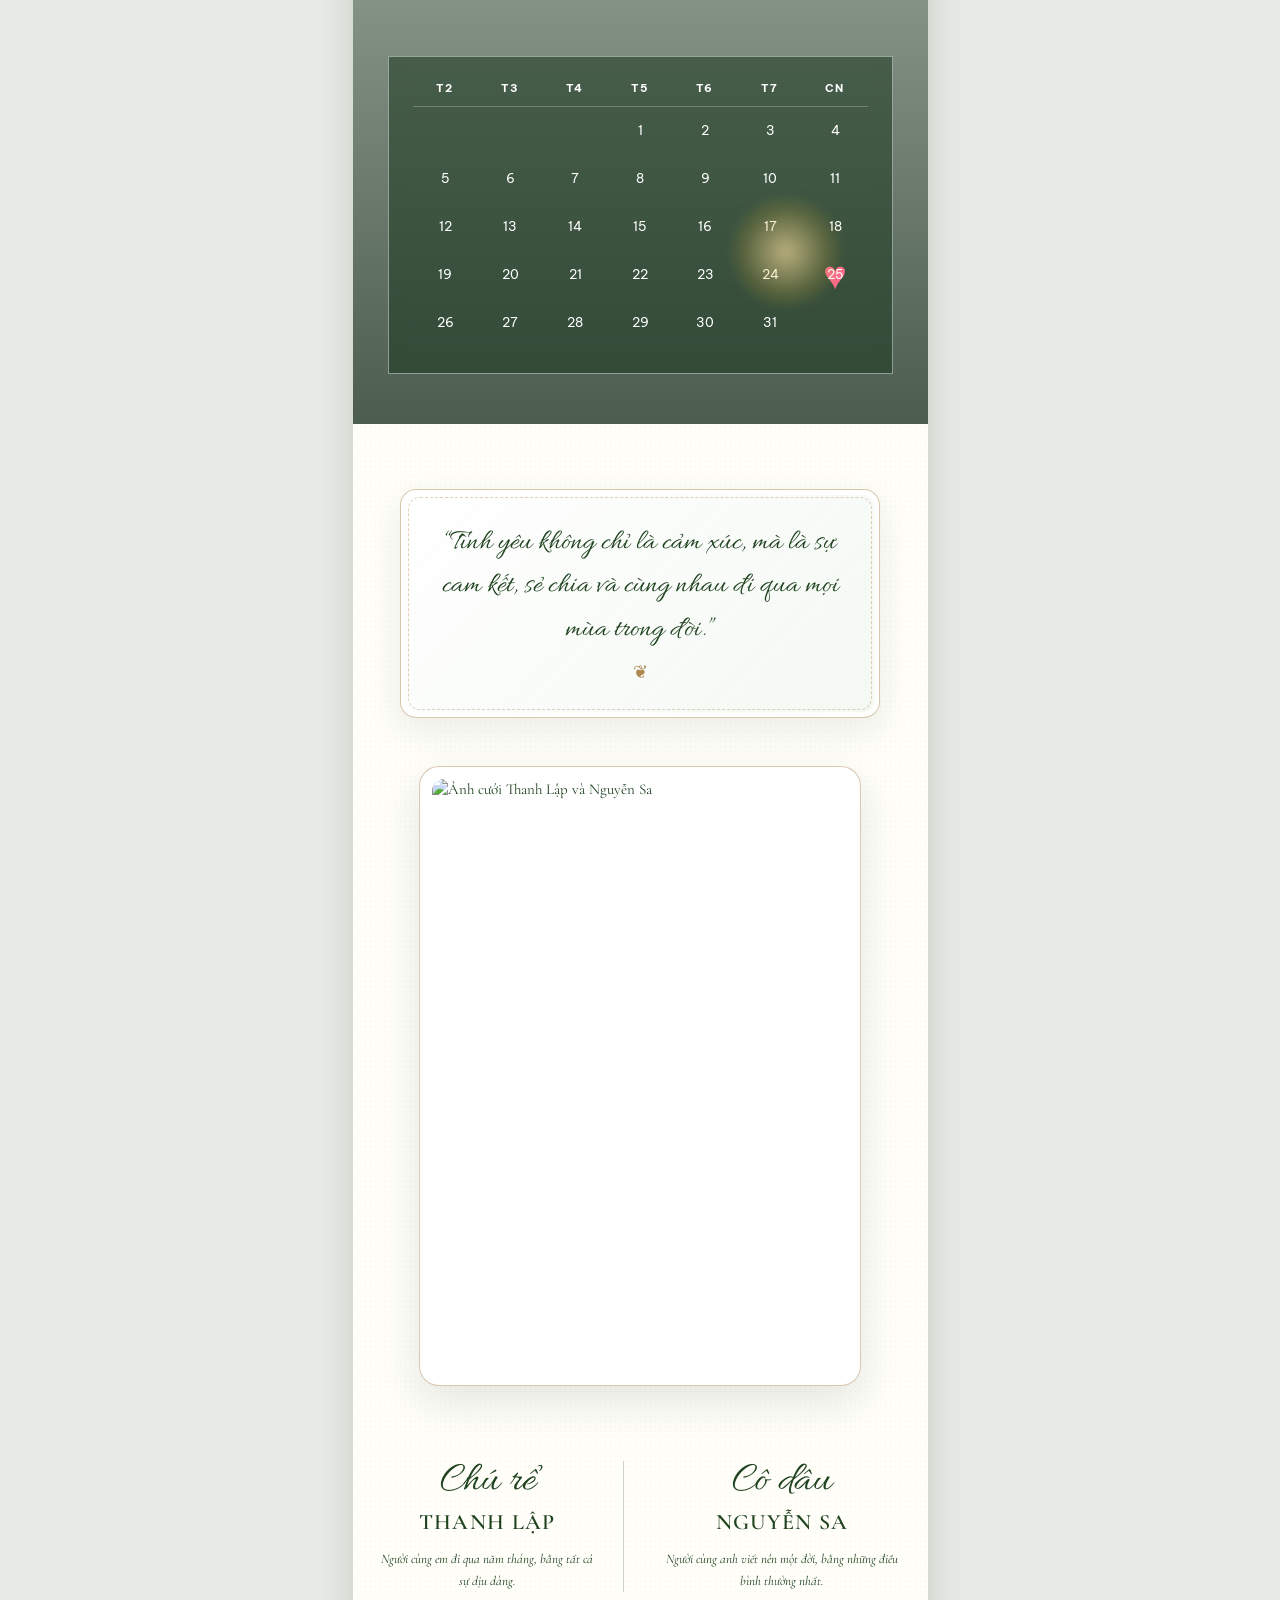
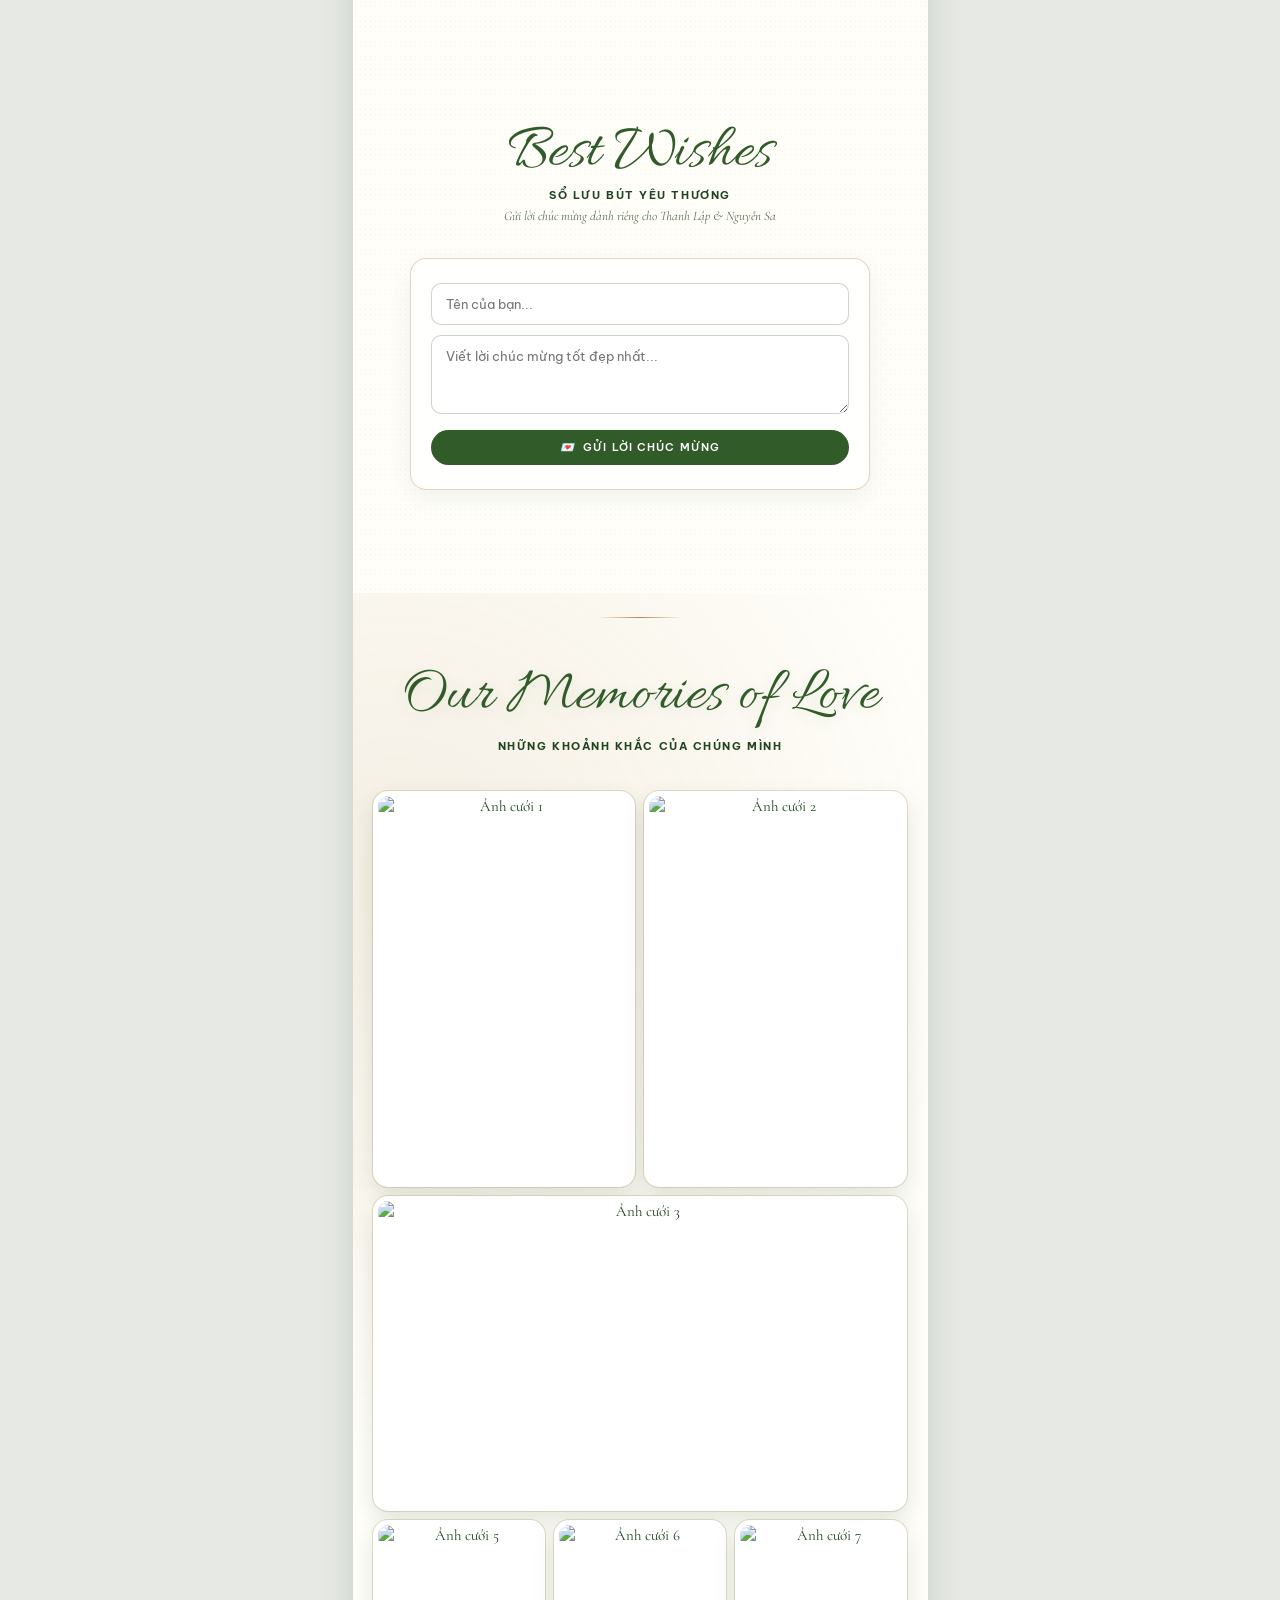
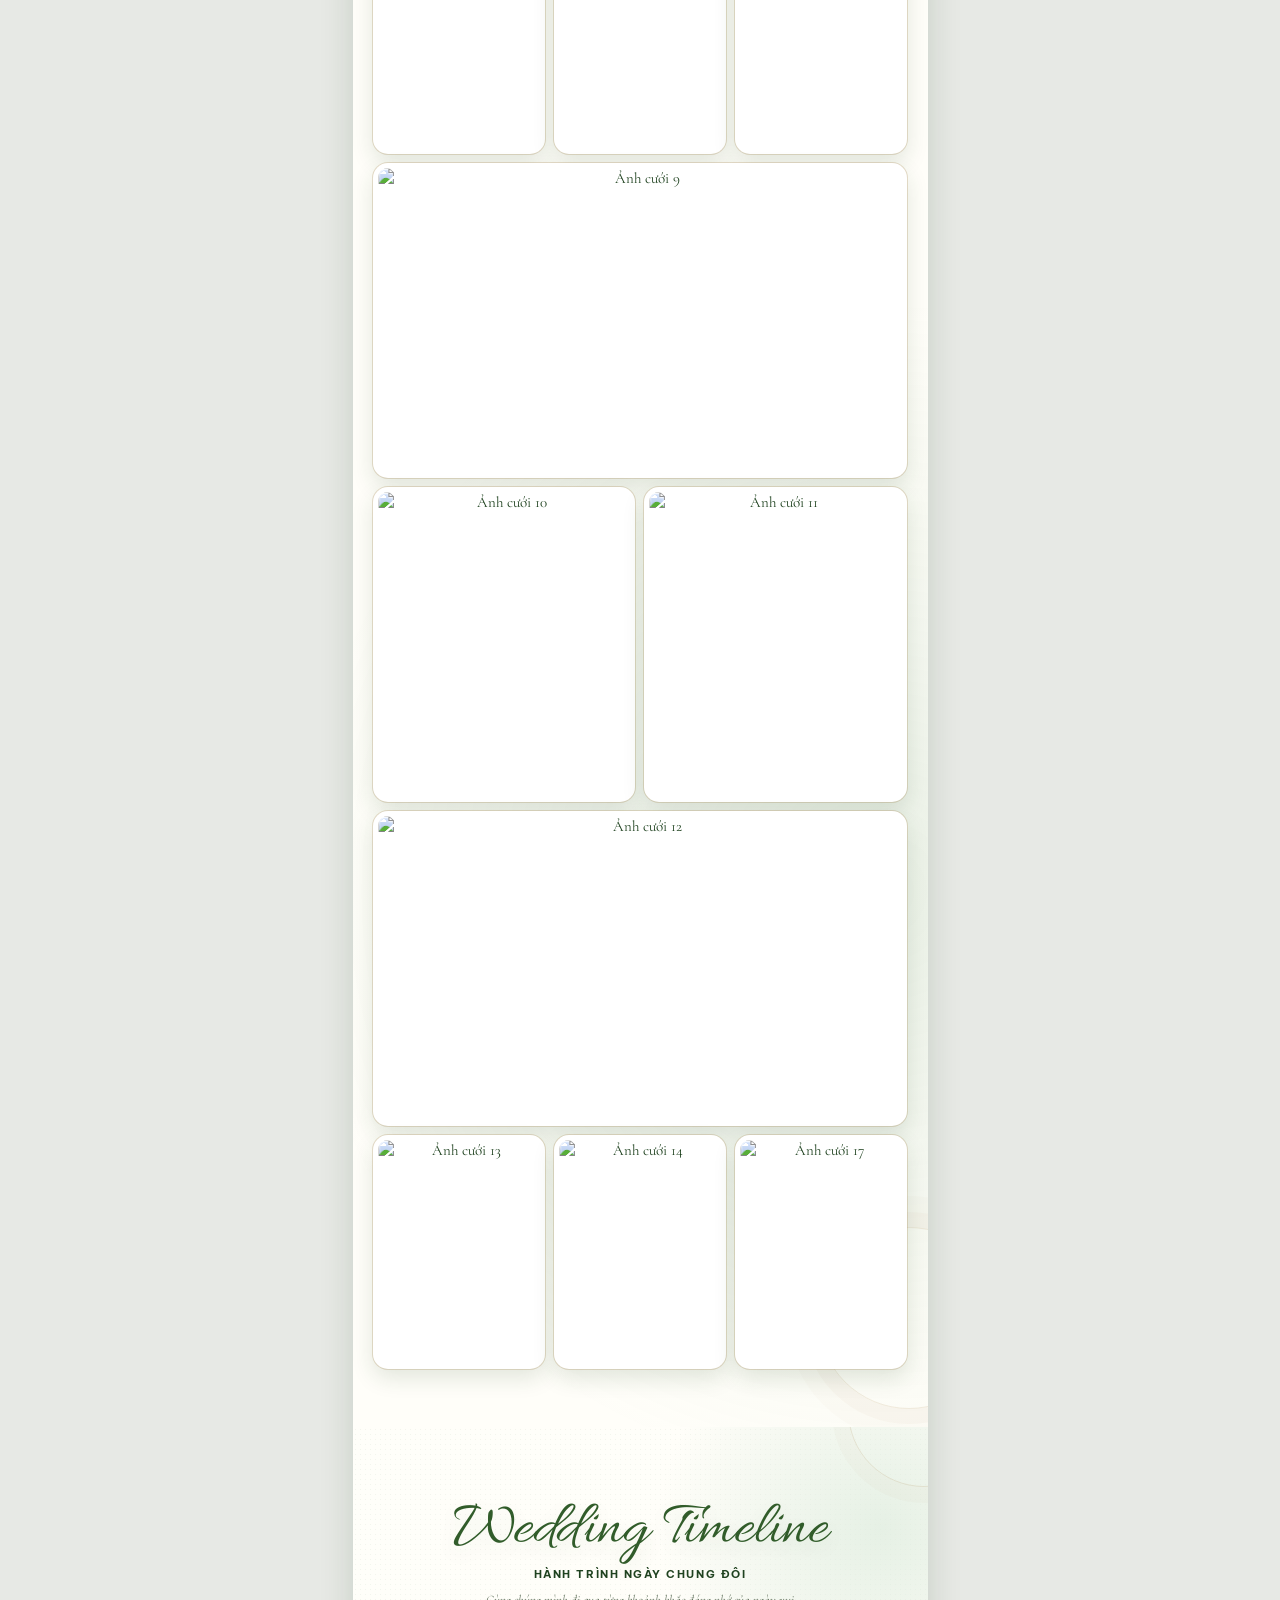
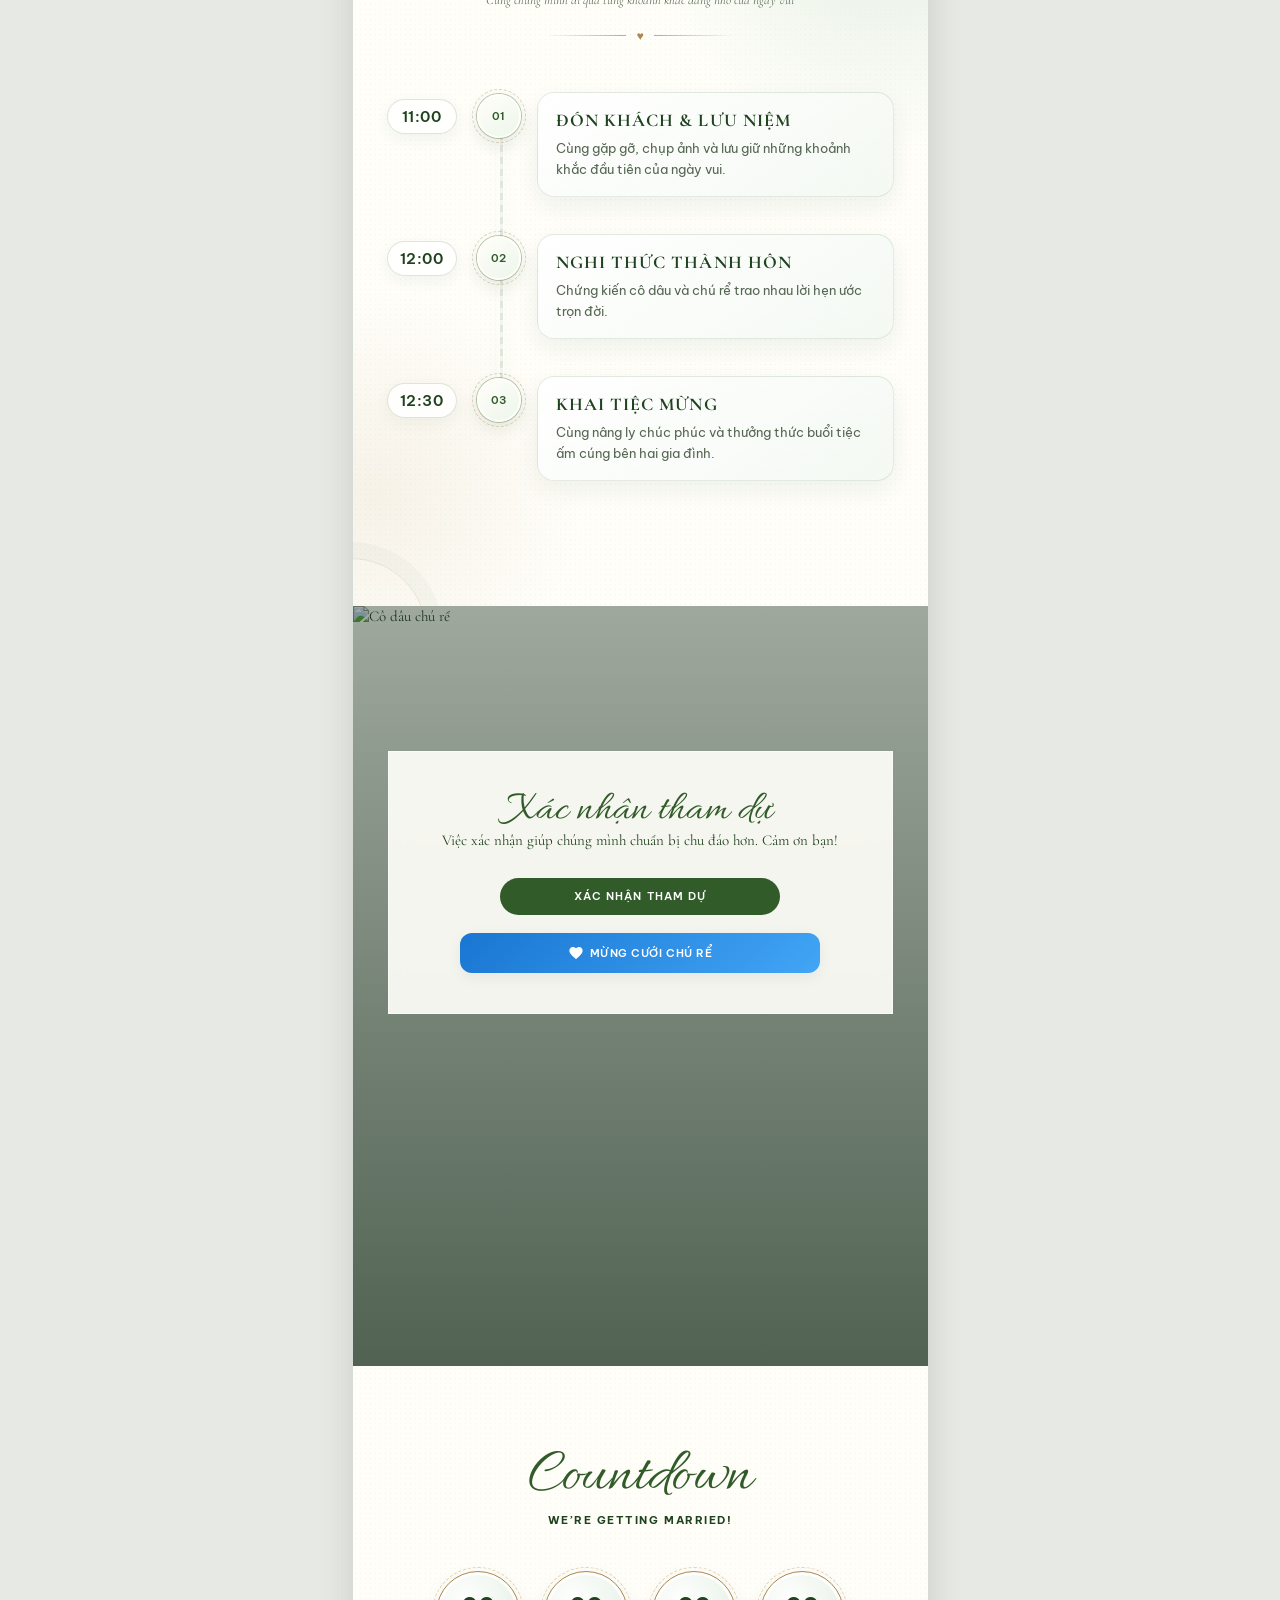
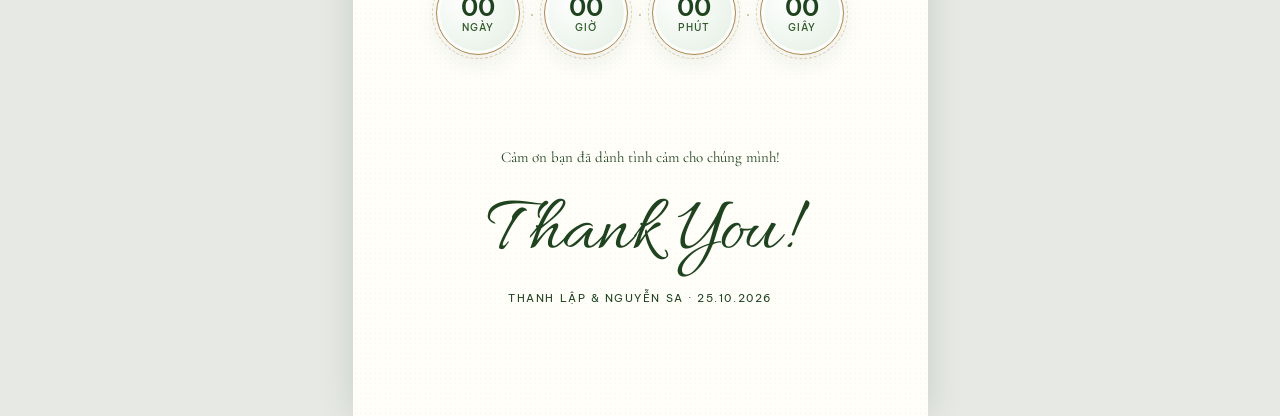
==== commit cafa44cd: "chore: separate bride source and update wedding timeline" ====
--- a/index.html
+++ b/index.html
@@ -268,7 +268,7 @@
           </article>
 
           <article class="reveal">
-            <b>11:45</b>
+            <b>12:00</b>
             <i>02</i>
             <div>
               <h3>Nghi thức thành hôn</h3>
@@ -277,7 +277,7 @@
           </article>
 
           <article class="reveal">
-            <b>12:15</b>
+            <b>12:30</b>
             <i>03</i>
             <div>
               <h3>Khai tiệc mừng</h3>
@@ -308,10 +308,6 @@
               <svg viewBox="0 0 24 24"><path d="M12 21.35l-1.45-1.32C5.4 15.36 2 12.28 2 8.5 2 5.42 4.42 3 7.5 3c1.74 0 3.41.81 4.5 2.09C13.09 3.81 14.76 3 16.5 3 19.58 3 22 5.42 22 8.5c0 3.78-3.4 6.86-8.55 11.54L12 21.35z"/></svg>
               Mừng Cưới Chú Rể
             </button>
-            <button class="gift-btn gift-btn-bride" type="button" data-open-miu-gift-bride>
-              <svg viewBox="0 0 24 24"><path d="M12 21.35l-1.45-1.32C5.4 15.36 2 12.28 2 8.5 2 5.42 4.42 3 7.5 3c1.74 0 3.41.81 4.5 2.09C13.09 3.81 14.76 3 16.5 3 19.58 3 22 5.42 22 8.5c0 3.78-3.4 6.86-8.55 11.54L12 21.35z"/></svg>
-              Mừng Cưới Cô Dâu
-            </button>
           </div>
         </div>
       </section>
@@ -320,7 +316,7 @@
         <p class="reveal">Countdown</p>
         <h2 class="reveal">We’re getting married!</h2>
         <div class="countdown__grid reveal">
-          <div class="countdown-circle"><b data-count="days">000</b><span>Ngày</span></div>
+          <div class="countdown-circle"><b data-count="days">00</b><span>Ngày</span></div>
           <i class="countdown-dot">·</i>
           <div class="countdown-circle"><b data-count="hours">00</b><span>Giờ</span></div>
           <i class="countdown-dot">·</i>
@@ -337,7 +333,6 @@
       <button type="button" id="auto-scroll" aria-label="Bật tự động cuộn" aria-pressed="false"><svg class="auto-scroll__play" viewBox="0 0 24 24"><path d="m9 7 7 5-7 5z"/></svg><svg class="auto-scroll__pause" viewBox="0 0 24 24"><path d="M9 7v10M15 7v10"/></svg></button>
       <button type="button" data-open-miu-rsvp aria-label="Xác nhận tham dự"><svg viewBox="0 0 24 24"><path d="M4 5h16v14H4zM4 7l8 6 8-6"/></svg></button>
       <!-- <button type="button" data-open-miu-gift-groom aria-label="Gửi mừng chú rể"><svg viewBox="0 0 24 24"><path d="M4 10h16v10H4zM3 7h18v3H3zM12 7v13M12 7c-1-4-6-4-6-1 0 2 3 2 6 1ZM12 7c1-4 6-4 6-1 0 2-3 2-6 1Z"/></svg></button> -->
-      <!-- <button type="button" data-open-miu-gift-bride aria-label="Gửi mừng cô dâu"><svg viewBox="0 0 24 24"><path d="M4 10h16v10H4zM3 7h18v3H3zM12 7v13M12 7c-1-4-6-4-6-1 0 2 3 2 6 1ZM12 7c1-4 6-4 6-1 0 2-3 2-6 1Z"/></svg></button> -->
       <button type="button" id="back-top" aria-label="Lên đầu trang"><svg viewBox="0 0 24 24"><path d="m6 14 6-6 6 6"/></svg></button>
     </nav>
 
@@ -366,23 +361,6 @@
           <strong>NGUYEN THANH LAP</strong>
           <span>0881000478666</span>
           <small>Vietcombank</small>
-        </div>
-      </div>
-      <p class="miu-gift-note">Quét mã QR bằng ứng dụng ngân hàng để chuyển khoản mừng cưới 💝</p>
-    </dialog>
-
-    <dialog class="miu-modal miu-gift-bride-modal">
-      <button class="miu-modal__close" type="button" data-close-miu-gift-bride aria-label="Đóng">×</button>
-      <p class="miu-modal__script">Wedding Gift</p>
-      <h2>Mừng cưới cô dâu</h2>
-      <div class="miu-gift-mark" role="img" aria-label="Logo Thanh Lập và Nguyễn Sa"><img src="assets/images/logo.png" alt="Logo Thanh Lập và Nguyễn Sa" /></div>
-      <p>Sự hiện diện và lời chúc phúc của bạn là món quà quý giá nhất dành cho chúng mình.</p>
-      <div class="miu-gift-qr">
-        <img src="assets/images/qr-dau.jpg" alt="Mã QR chuyển khoản - NGUYEN SA" />
-        <div class="miu-gift-qr__info">
-          <strong>NGUYEN THI BE SA</strong>
-          <span>1007019818</span>
-          <small>Techcombank</small>
         </div>
       </div>
       <p class="miu-gift-note">Quét mã QR bằng ứng dụng ngân hàng để chuyển khoản mừng cưới 💝</p>
--- a/index.css
+++ b/index.css
@@ -148,12 +148,10 @@
 .families__mark i { position: absolute; z-index: 1; color: var(--forest-dark); font: 500 45px/.8 var(--serif); letter-spacing: -.12em; }
 .families__mark i:first-child { left: 18px; top: 17px; transform: rotate(-8deg); }
 .families__mark i:last-child { right: 15px; bottom: 14px; transform: rotate(7deg); }
-body.bride-variant .families__mark { background: radial-gradient(circle at 35% 28%, rgba(255,255,255,.98), rgba(248,213,218,.72)); }
 .families__mark { position: relative; top: -10px; align-self: center; justify-self: center; width: 82px; height: 72px; margin: 0 auto; border: 0; border-radius: 0; background: transparent; box-shadow: none; }
 .families__mark::before,
 .families__mark::after { display: none; }
 .families__mark img { width: 100%; height: 100%; margin: 0; object-fit: contain; object-position: 50% 50%; filter: drop-shadow(0 4px 8px rgba(49,92,42,.16)); }
-body.bride-variant .families__mark { background: transparent; }
 .invite__copy { position: relative; z-index: 1; display: flex; align-items: center; flex-direction: column; margin-top: 65px; }
 .invite__copy p { margin: 0; font: 500 var(--text-md)/1 var(--sans); letter-spacing: var(--tracking-wide); text-transform: uppercase; }
 .invite__copy strong { min-width: 260px; margin: 21px 0; padding: 0 14px 5px; border-bottom: 1px solid var(--leaf); font: italic var(--text-xl)/1 var(--serif); }
@@ -714,8 +712,6 @@
 .gift-btn svg { width: 16px; height: 16px; fill: currentColor; }
 .gift-btn-groom { background: linear-gradient(135deg, #1976d2, #42a5f5); color: white; }
 .gift-btn-groom:hover { transform: translateY(-2px); box-shadow: 0 6px 20px rgba(25,118,210,0.35); }
-.gift-btn-bride { background: linear-gradient(135deg, #c79e65, #e0b885); color: white; }
-.gift-btn-bride:hover { transform: translateY(-2px); box-shadow: 0 6px 20px rgba(199,158,101,0.3); }
 
 /* ── Countdown ─────────────────────────────────────── */
 .countdown { min-height: 650px; padding: 80px 24px 55px; text-align: center; }
@@ -918,109 +914,6 @@
   .countdown { min-height: 580px; }
 }
 
-/* ── Bride variant: warm red wedding palette ───────── */
-body.bride-variant {
-  --forest: #9d1024;
-  --forest-dark: #5b0713;
-  --leaf: #c51c35;
-  --mint: #f0cbd1;
-  --mint-light: #fff0f2;
-  --gold: #9d1024;
-}
-body.bride-variant .opening__panel--left {
-  background: linear-gradient(160deg, #4d0f1b 0%, #7e1a2d 48%, #a53448 100%);
-}
-body.bride-variant .opening__panel--right {
-  background: linear-gradient(200deg, #a53448 0%, #7e1a2d 60%, #4d0f1b 100%);
-}
-body.bride-variant .hero { background: #760817; }
-body.bride-variant .hero__veil { background: linear-gradient(180deg, rgba(40,0,10,.04) 35%, rgba(55,4,15,.76) 100%); }
-body.bride-variant .progress span { background: linear-gradient(90deg, #d96c7a, #9d1024); }
-body.bride-variant .green-shimmer-text { background: linear-gradient(110deg, #5b0713 0%, #9d1024 20%, #dc7b88 50%, #9d1024 80%, #5b0713 100%); background-size: 200% auto; -webkit-background-clip: text; -webkit-text-fill-color: transparent; }
-body.bride-variant .hero__content h1.green-shimmer-text { background: linear-gradient(110deg, #ff9da8 0%, #fff 30%, #ffdfe2 50%, #fff 70%, #ff7180 100%); background-size: 200% auto; -webkit-background-clip: text; -webkit-text-fill-color: transparent; }
-body.bride-variant .calendar { background: rgba(77,15,27,.62); }
-body.bride-variant .calendar__heart::before { color: #e17883; }
-body.bride-variant .rsvp-section__shade { background: linear-gradient(180deg, rgba(65,6,18,.08), rgba(65,6,18,.76)); }
-body.bride-variant .falling-hearts i { color: #f0183c !important; --heart-color: #f0183c !important; filter: drop-shadow(0 2px 5px rgba(190,0,25,.42)); }
-body.bride-variant .timeline { background-image: radial-gradient(circle at 92% 13%, rgba(248,213,218,.8), transparent 26%), radial-gradient(circle at 4% 86%, rgba(196,22,44,.12), transparent 24%), radial-gradient(rgba(196,22,44,.055) .65px, transparent .65px); }
-body.bride-variant .timeline::before,
-body.bride-variant .timeline::after { border-color: rgba(196,22,44,.2); }
-body.bride-variant .timeline::after { box-shadow: 0 0 0 16px rgba(196,22,44,.04); }
-body.bride-variant .timeline__line { background: rgba(196,22,44,.16); box-shadow: 0 0 0 1px rgba(255,255,255,.8), 0 0 16px rgba(196,22,44,.12); }
-body.bride-variant .timeline__line > span { background: linear-gradient(180deg, #e05a6b 0%, #c51c35 38%, #760817 100%); box-shadow: 0 0 12px rgba(197,28,53,.5); }
-body.bride-variant .timeline__ornament span { background: linear-gradient(90deg, transparent, rgba(196,22,44,.72)); }
-body.bride-variant .timeline__ornament span:last-child { background: linear-gradient(90deg, rgba(196,22,44,.72), transparent); }
-body.bride-variant .timeline__ornament i { color: #e5394f; }
-body.bride-variant .date-scene__overlay { background: linear-gradient(180deg, rgba(92,7,22,.2), rgba(62,4,15,.72)); }
-body.bride-variant .calendar { border-color: rgba(255,205,211,.9); background: rgba(255,248,249,.92); color: #8b0e1d; box-shadow: 0 12px 28px rgba(75,0,14,.24); }
-body.bride-variant .calendar__week b { color: #8b0e1d; border-color: rgba(196,22,44,.25); }
-body.bride-variant .calendar__days i { color: #8b0e1d; }
-body.bride-variant .calendar__heart { color: #fff; }
-body.bride-variant .calendar__heart::before { color: #e5394f; }
-body.bride-variant .event-card__schedule,
-body.bride-variant .event-card__schedule-day::before { color: #7d2633; }
-body.bride-variant .event-card__lunar,
-body.bride-variant .event-card__venue small { color: #87434d; }
-body.bride-variant .event-card a.map-link { background: linear-gradient(#fff8f8, #fff8f8) padding-box, linear-gradient(90deg, #c4162c, #ef7c88, #ffd1d6, #c4162c) border-box; }
-body.bride-variant .event-card a.map-link:hover,
-body.bride-variant .event-card a.map-link:focus-visible { background: linear-gradient(#c4162c, #c4162c) padding-box, linear-gradient(90deg, #ffd1d6, #e5394f, #fff) border-box; box-shadow: 0 11px 24px rgba(196,22,44,.25), 0 0 0 4px rgba(229,57,79,.13); }
-body.bride-variant .gift-btn-groom,
-body.bride-variant .gift-btn-groom { background: linear-gradient(135deg, #1976d2, #42a5f5); color: white; }
-body.bride-variant .gift-btn-bride { background: linear-gradient(135deg, #c79e65, #e0b885); color: white; }
-body.bride-variant .gift-btn-groom:hover { box-shadow: 0 6px 20px rgba(25,118,210,.35); }
-body.bride-variant .gift-btn-bride:hover { box-shadow: 0 6px 20px rgba(199,158,101,.3); }
-body.bride-variant .floating-actions button { background: rgba(139,14,29,.9); }
-body.bride-variant .floating-actions button:hover { background: #e5394f; }
-body.bride-variant .timeline article > i { color: #c4162c; background: linear-gradient(145deg, #fff7f8, #f7d5da); box-shadow: 0 0 0 1px rgba(196,22,44,.4), 0 7px 18px rgba(139,14,29,.14); }
-body.bride-variant .timeline article > i::before { border-color: rgba(196,22,44,.42); }
-body.bride-variant .timeline article > b { color: #8b0e1d; border-color: rgba(196,22,44,.2); box-shadow: 0 5px 16px rgba(139,14,29,.08); }
-body.bride-variant .timeline article.is-active > b { color: #fff; background: #9d1024; border-color: #9d1024; box-shadow: 0 9px 20px rgba(91,7,19,.24); }
-body.bride-variant .timeline article > div { border-color: rgba(196,22,44,.16); background: linear-gradient(145deg, rgba(255,255,255,.98), rgba(255,242,244,.9)); }
-body.bride-variant .timeline article > div::before { border-color: rgba(196,22,44,.16); background: rgba(255,250,250,.98); }
-body.bride-variant .timeline article > div::after { background: linear-gradient(90deg, transparent, rgba(229,57,79,.65), rgba(255,171,180,.62), transparent); }
-body.bride-variant .timeline article p { color: #75434a; }
-body.bride-variant .timeline article.is-complete > b { color: #c4162c; background: rgba(248,213,218,.9); border-color: rgba(196,22,44,.24); }
-body.bride-variant .timeline article.is-complete > i { color: white; background: linear-gradient(145deg, #ef6575, #b30f27); box-shadow: 0 0 0 1px rgba(181,138,85,.45), 0 0 0 5px rgba(248,213,218,.78), 0 8px 20px rgba(139,14,29,.2); }
-body.bride-variant .timeline article.is-active > i { color: white; background: linear-gradient(145deg, #e5394f, #8b0e1d); box-shadow: 0 0 0 1px rgba(181,138,85,.7), 0 0 0 7px rgba(248,213,218,.9), 0 10px 24px rgba(139,14,29,.28); }
-body.bride-variant .event-card,
-body.bride-variant .event-card__badge-icon,
-body.bride-variant .story blockquote,
-body.bride-variant .story__portrait,
-body.bride-variant .wishes__form { border-color: rgba(157,16,36,.38); }
-body.bride-variant .event-card__date-part + .event-card__date-part,
-body.bride-variant .event-card__venue { border-color: rgba(157,16,36,.55); }
-body.bride-variant .memories__grid button { box-shadow: 0 9px 22px rgba(31,66,31,.13), 0 0 0 1px rgba(157,16,36,.3); }
-body.bride-variant .memories__grid button:hover { box-shadow: 0 16px 30px rgba(31,66,31,.22), 0 0 0 1px rgba(157,16,36,.62); }
-body.bride-variant .timeline::before,
-body.bride-variant .timeline::after,
-body.bride-variant .timeline article > i::before,
-body.bride-variant .countdown-circle::after { border-color: rgba(157,16,36,.42); }
-body.bride-variant .timeline article.is-active > div { border-color: rgba(157,16,36,.58); }
-body.bride-variant .countdown-circle { border-color: #9d1024; background: radial-gradient(circle at 35% 35%, rgba(255,255,255,.98) 0%, rgba(248,213,218,.9) 100%); }
-body.bride-variant .wishes__form { border-color: rgba(157,16,36,.35); }
-body.bride-variant .opening__deco--tl { border-top-color: rgba(157,16,36,.7); border-left-color: rgba(157,16,36,.7); }
-body.bride-variant .opening__deco--bl { border-bottom-color: rgba(157,16,36,.7); border-left-color: rgba(157,16,36,.7); }
-body.bride-variant .opening__date-block { border-color: rgba(157,16,36,.62); }
-
-body.bride-variant .calendar {
-  right: 24px;
-  bottom: 34px;
-  left: 24px;
-  padding: 23px 17px 19px;
-  border: 1px solid rgba(157,16,36,.28);
-  border-radius: 24px;
-  background: rgba(255,250,250,.94);
-  box-shadow: 0 18px 38px rgba(55,3,14,.28), inset 0 0 0 5px rgba(255,255,255,.68);
-  color: #5b0713;
-}
-body.bride-variant .calendar::before { position: absolute; inset: 8px; content: ""; border: 1px dashed rgba(157,16,36,.22); border-radius: 18px; pointer-events: none; }
-body.bride-variant .calendar__week,
-body.bride-variant .calendar__days { position: relative; z-index: 1; }
-body.bride-variant .calendar__week { margin-bottom: 7px; }
-body.bride-variant .calendar__week b { padding-bottom: 10px; border-bottom-color: rgba(157,16,36,.2); color: #8b0e1d; font-size: 10px; }
-body.bride-variant .calendar__days i { height: 43px; color: #6f2632; font-size: 13px; }
-body.bride-variant .calendar__heart { z-index: 1; color: white !important; font-weight: 700; }
-body.bride-variant .calendar__heart::before { z-index: -1; width: 40px; height: 36px; content: "♥"; color: #e5394f; background: transparent; box-shadow: none; font-size: 40px; line-height: 36px; }
 
 @media (prefers-reduced-motion: reduce) {
   html { scroll-behavior: auto; }
@@ -1289,7 +1182,6 @@
   line-height: 1.2;
   text-shadow: 0 2px 12px rgba(0,0,0,.28);
 }
-body.bride-variant .opening__guest { color: #ffd7dc; }
 .opening__invite,
 .invite__copy p {
   font-family: var(--serif);
@@ -1321,10 +1213,6 @@
   letter-spacing: .01em;
   text-transform: none;
 }
-body.bride-variant .invite__copy p,
-body.bride-variant .invite__copy strong,
-body.bride-variant .invite__copy span { color: #87434d; }
-body.bride-variant .invite__copy strong { border-bottom-color: rgba(157,16,36,.55); }
 
 /* ── One consistent typeface for all numerals ───────── */
 .hero__content strong,
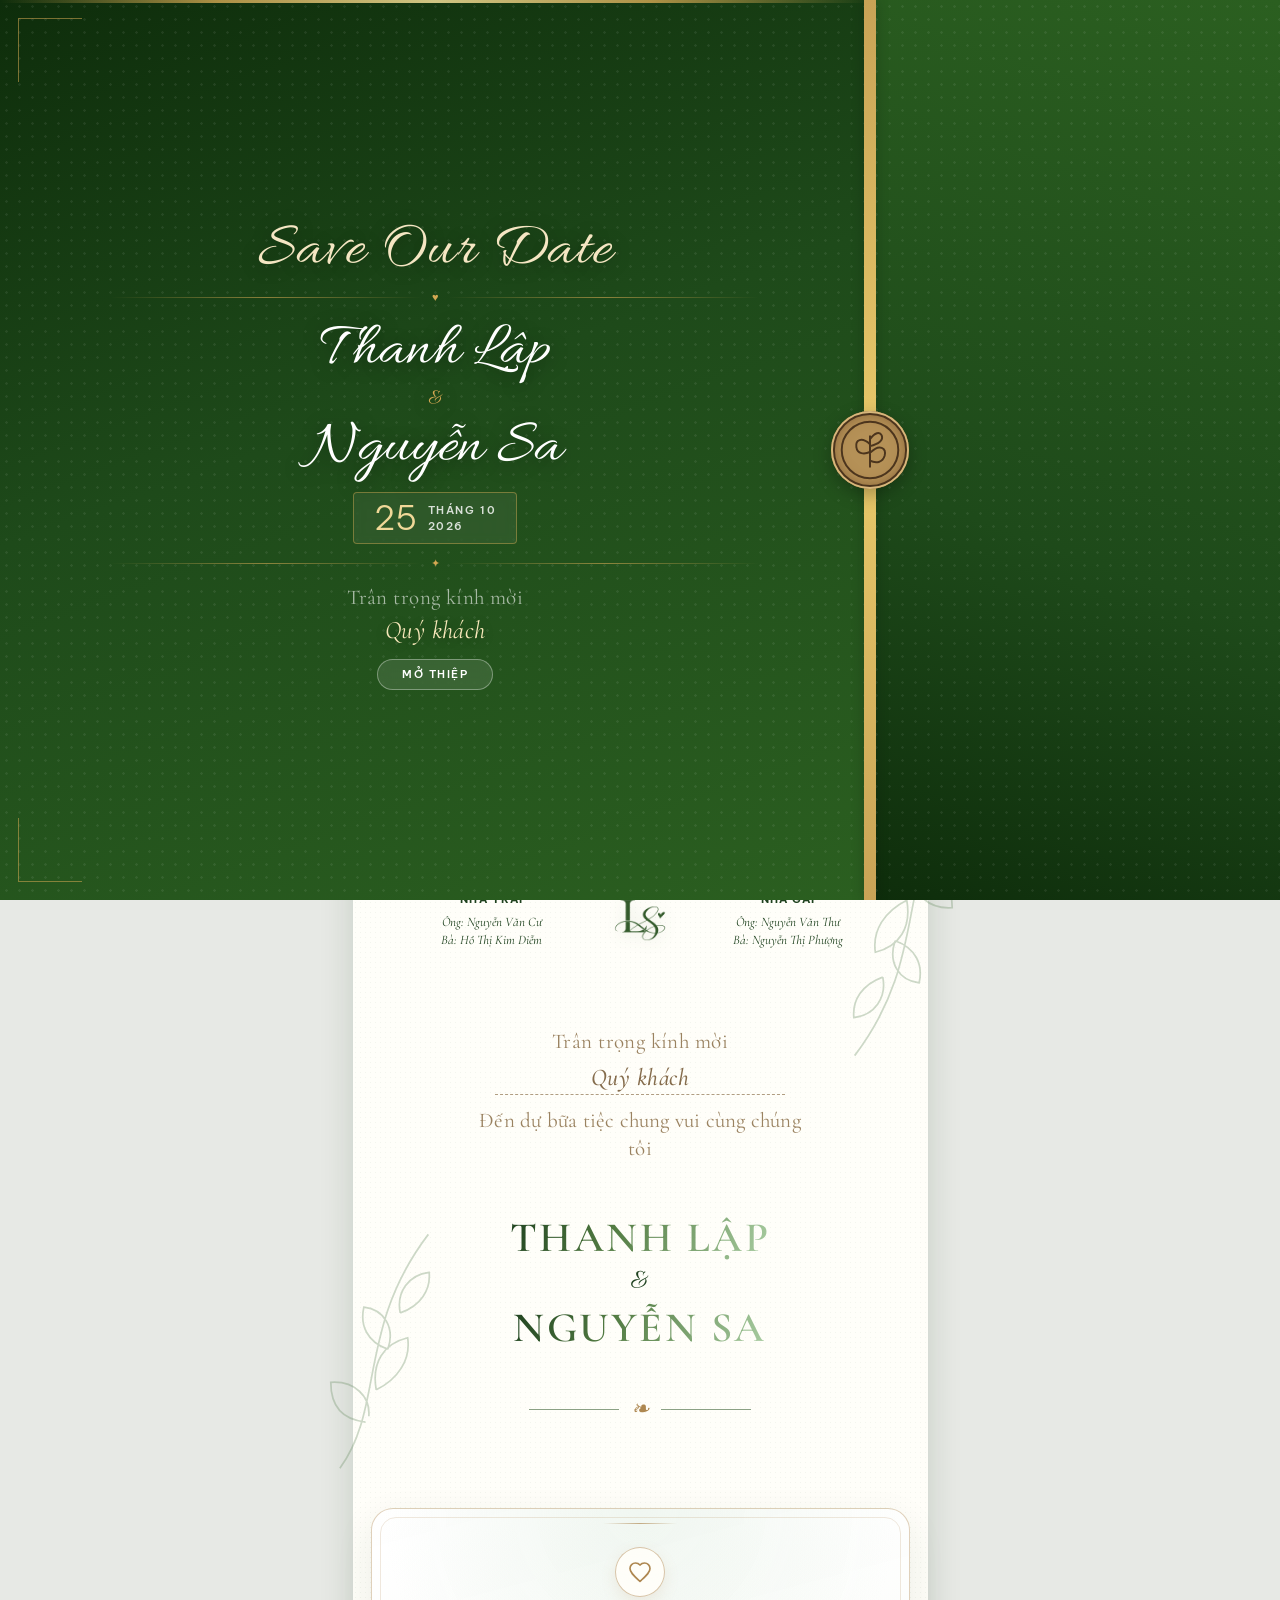
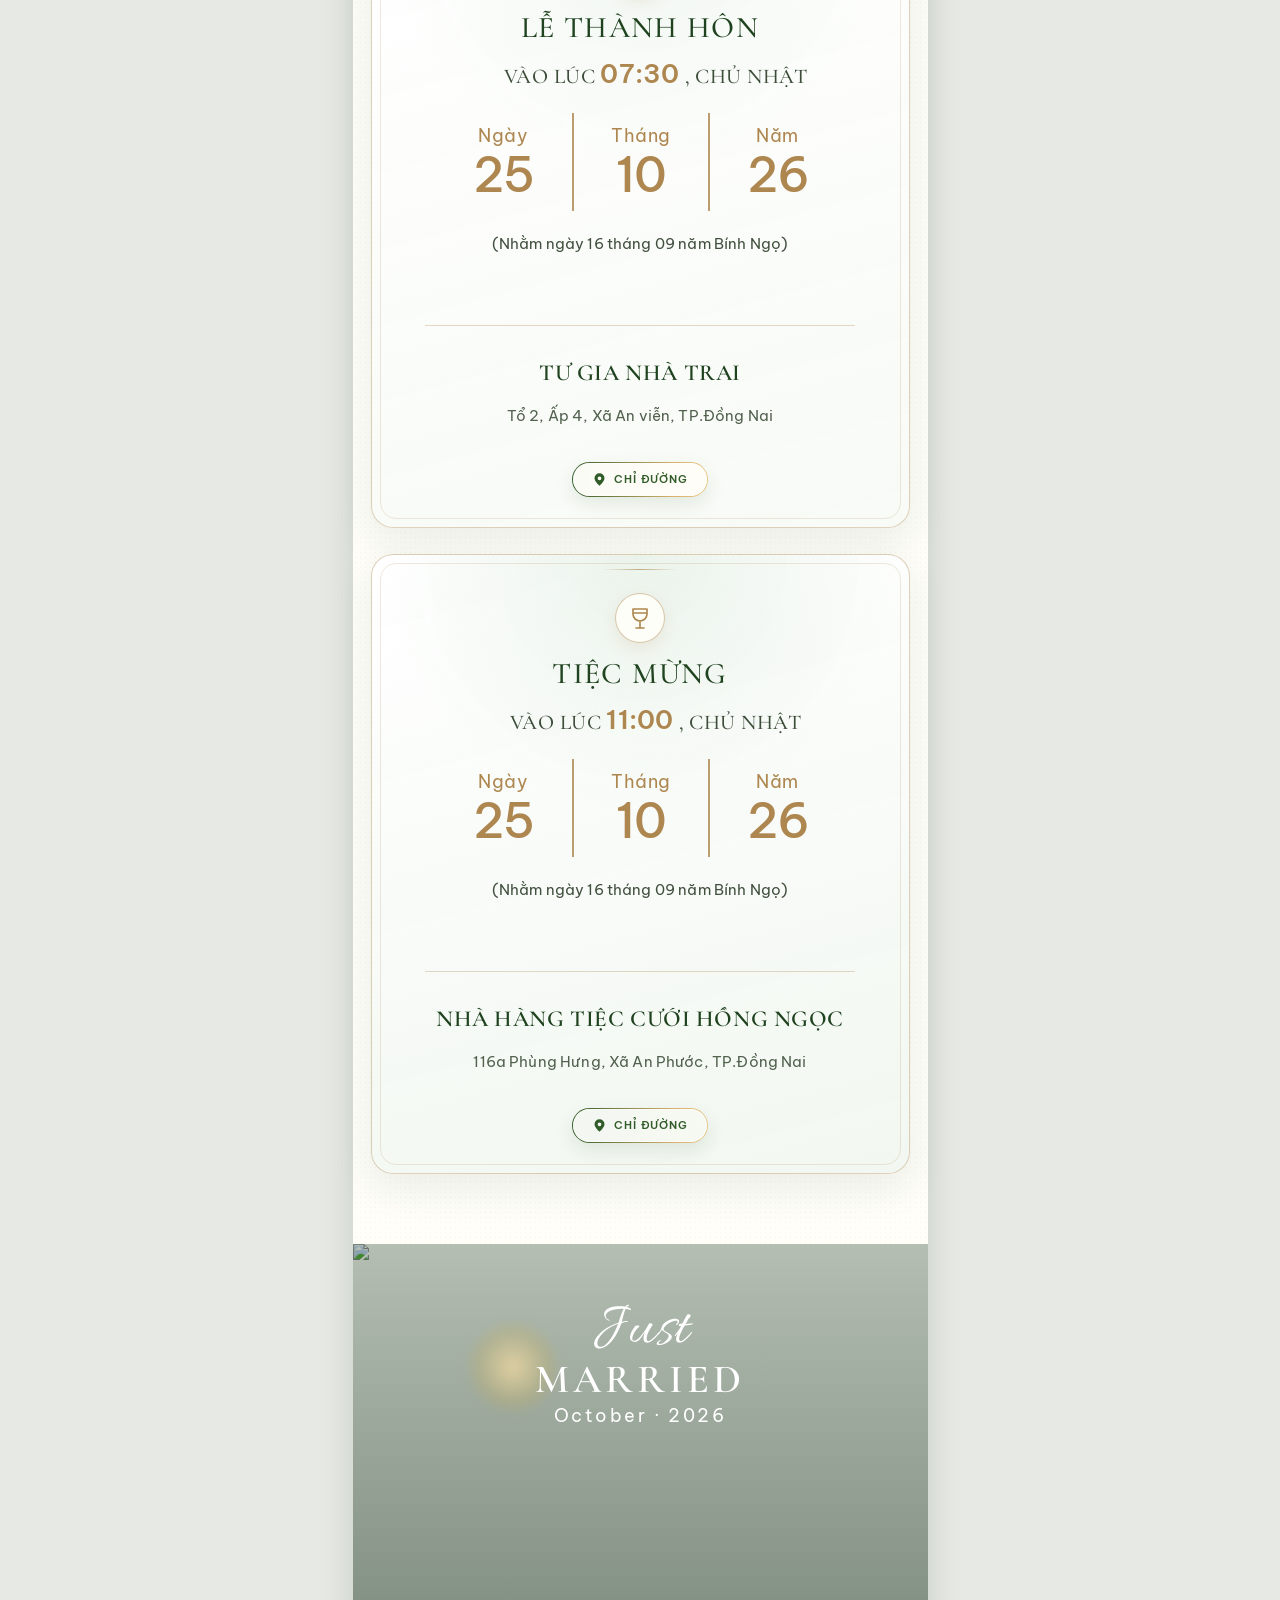
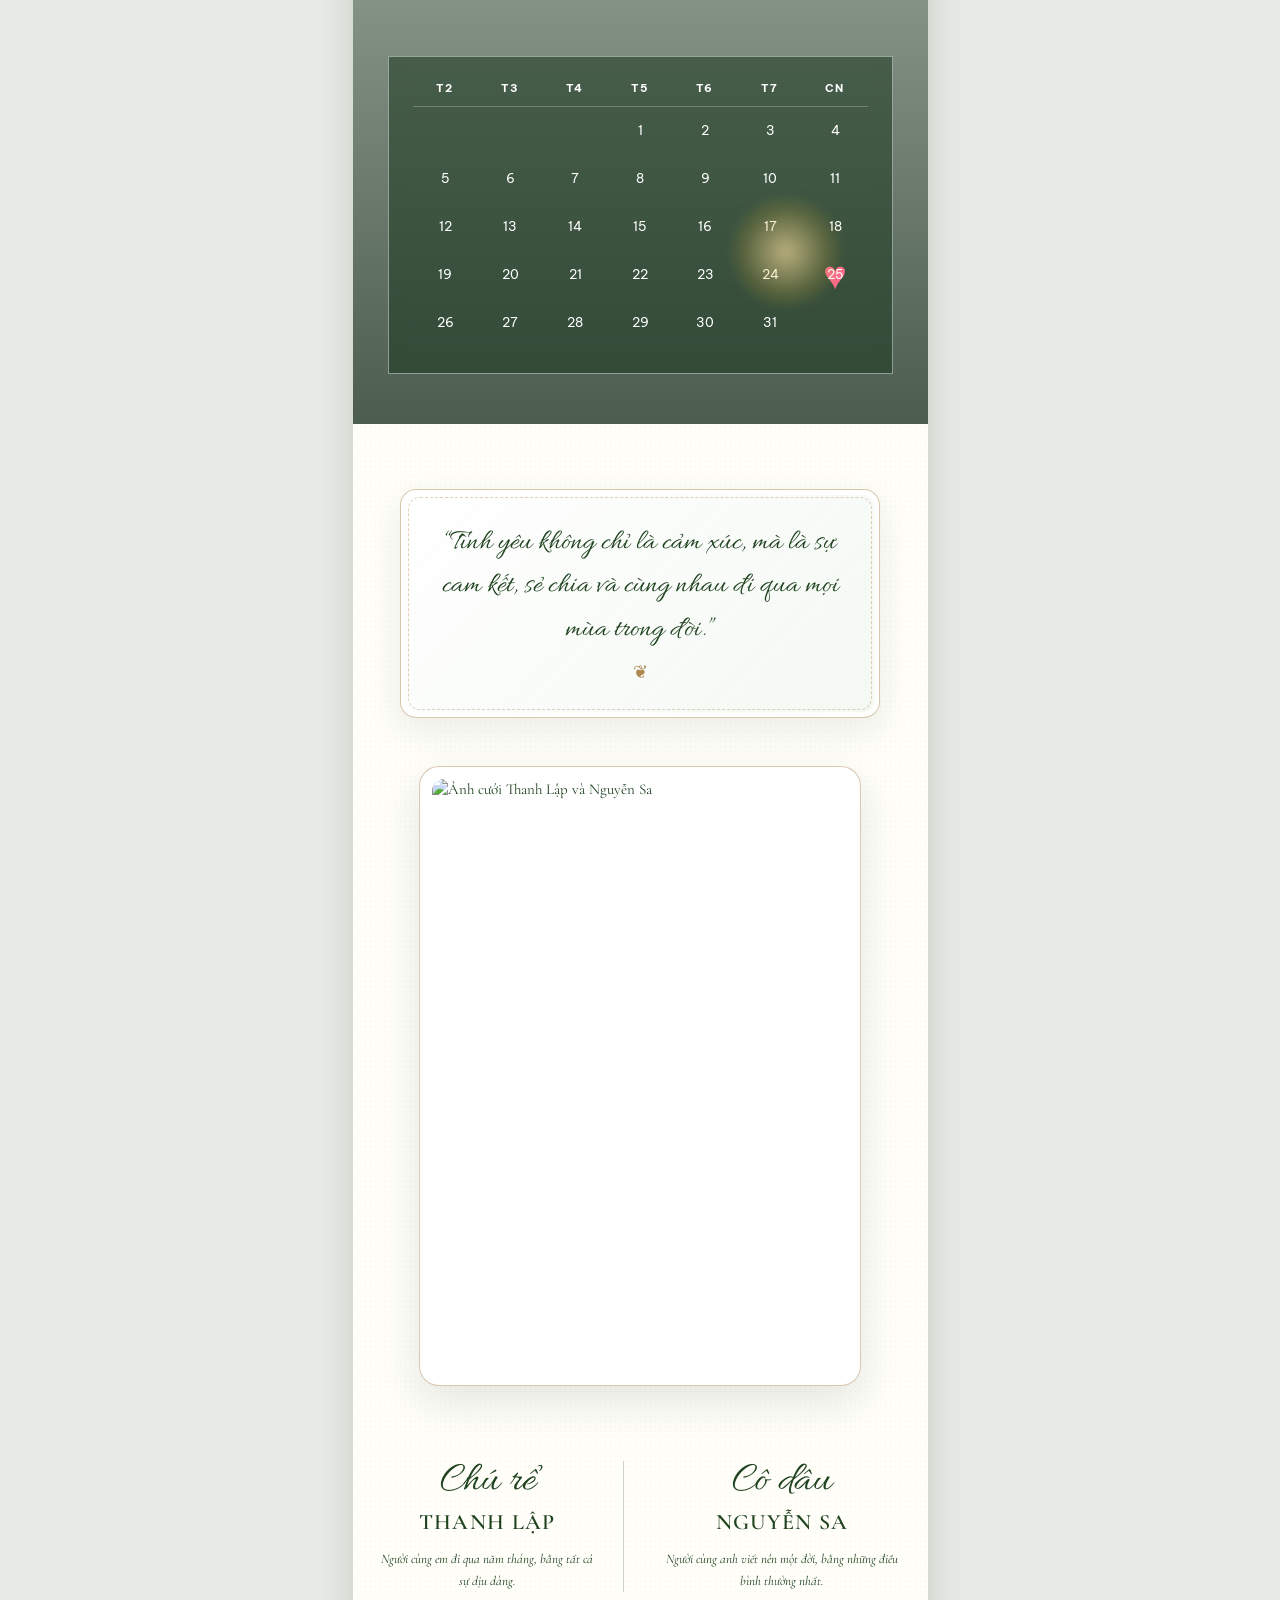
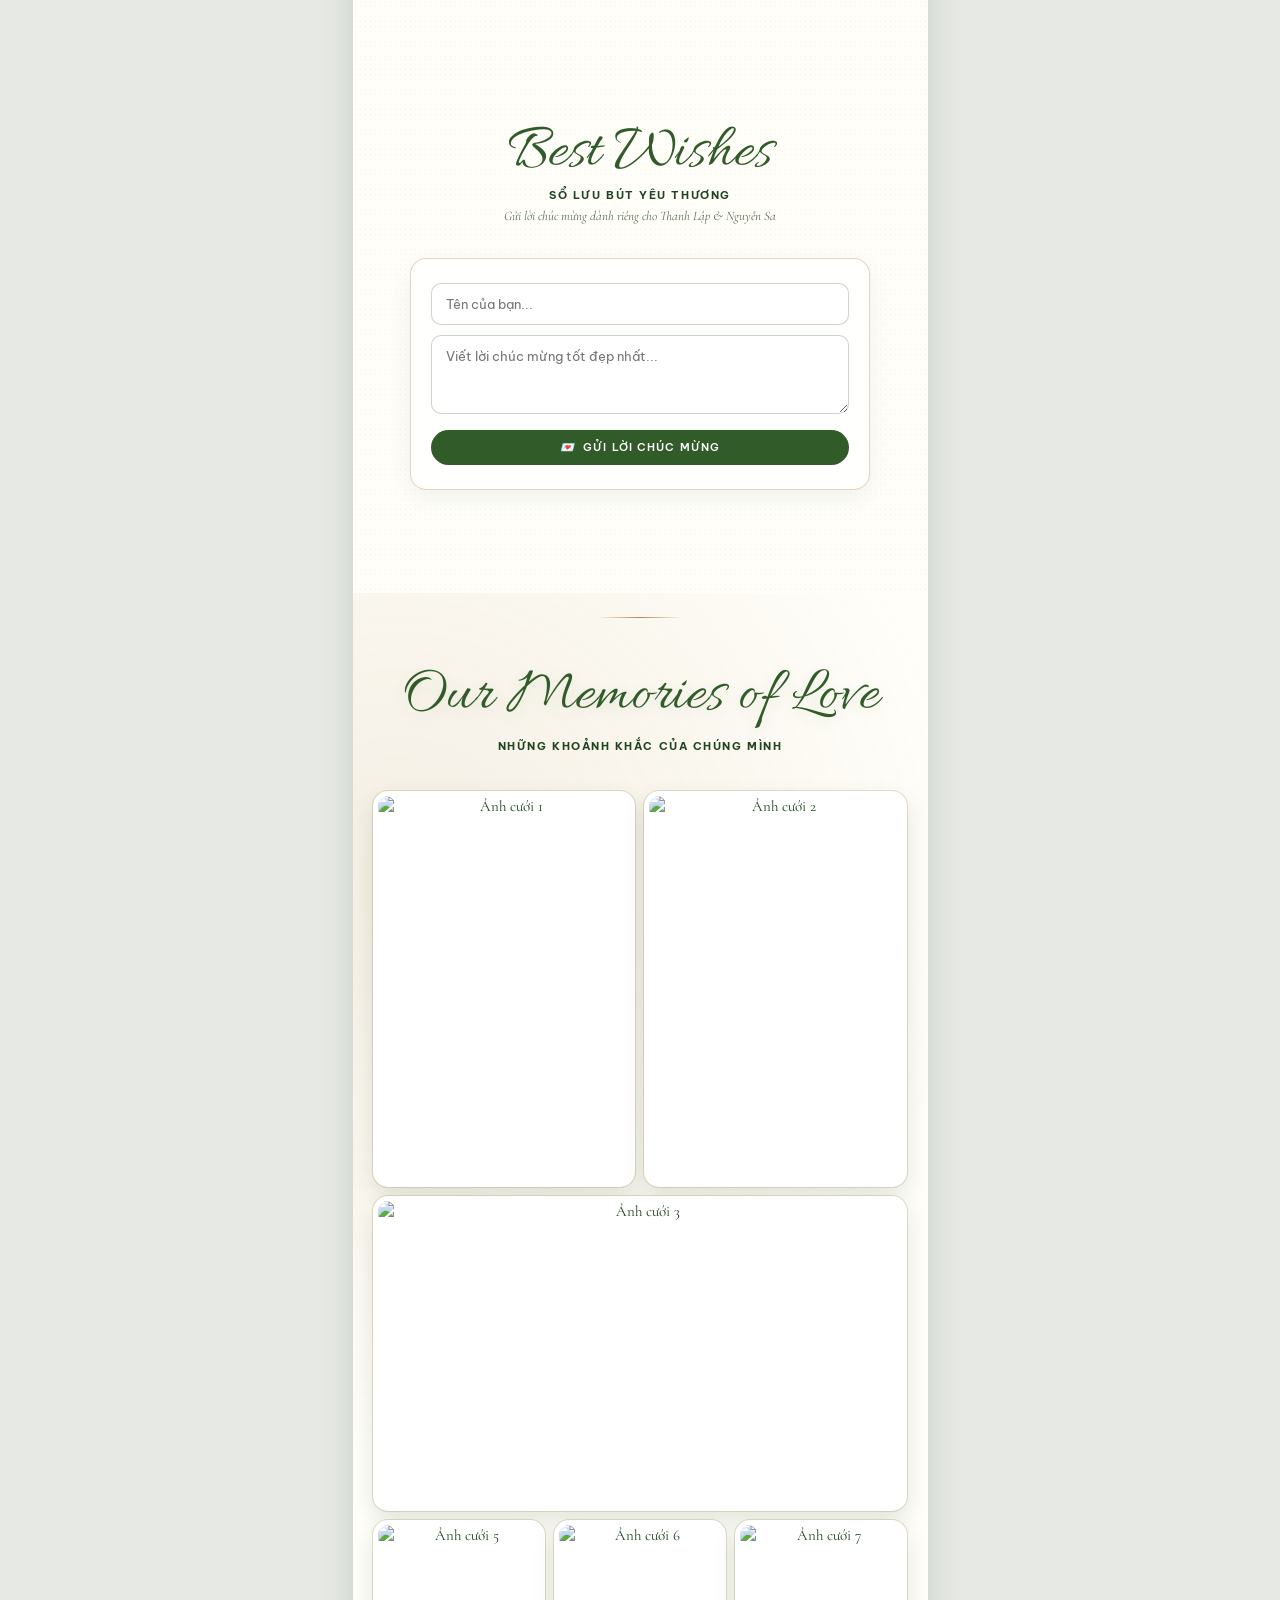
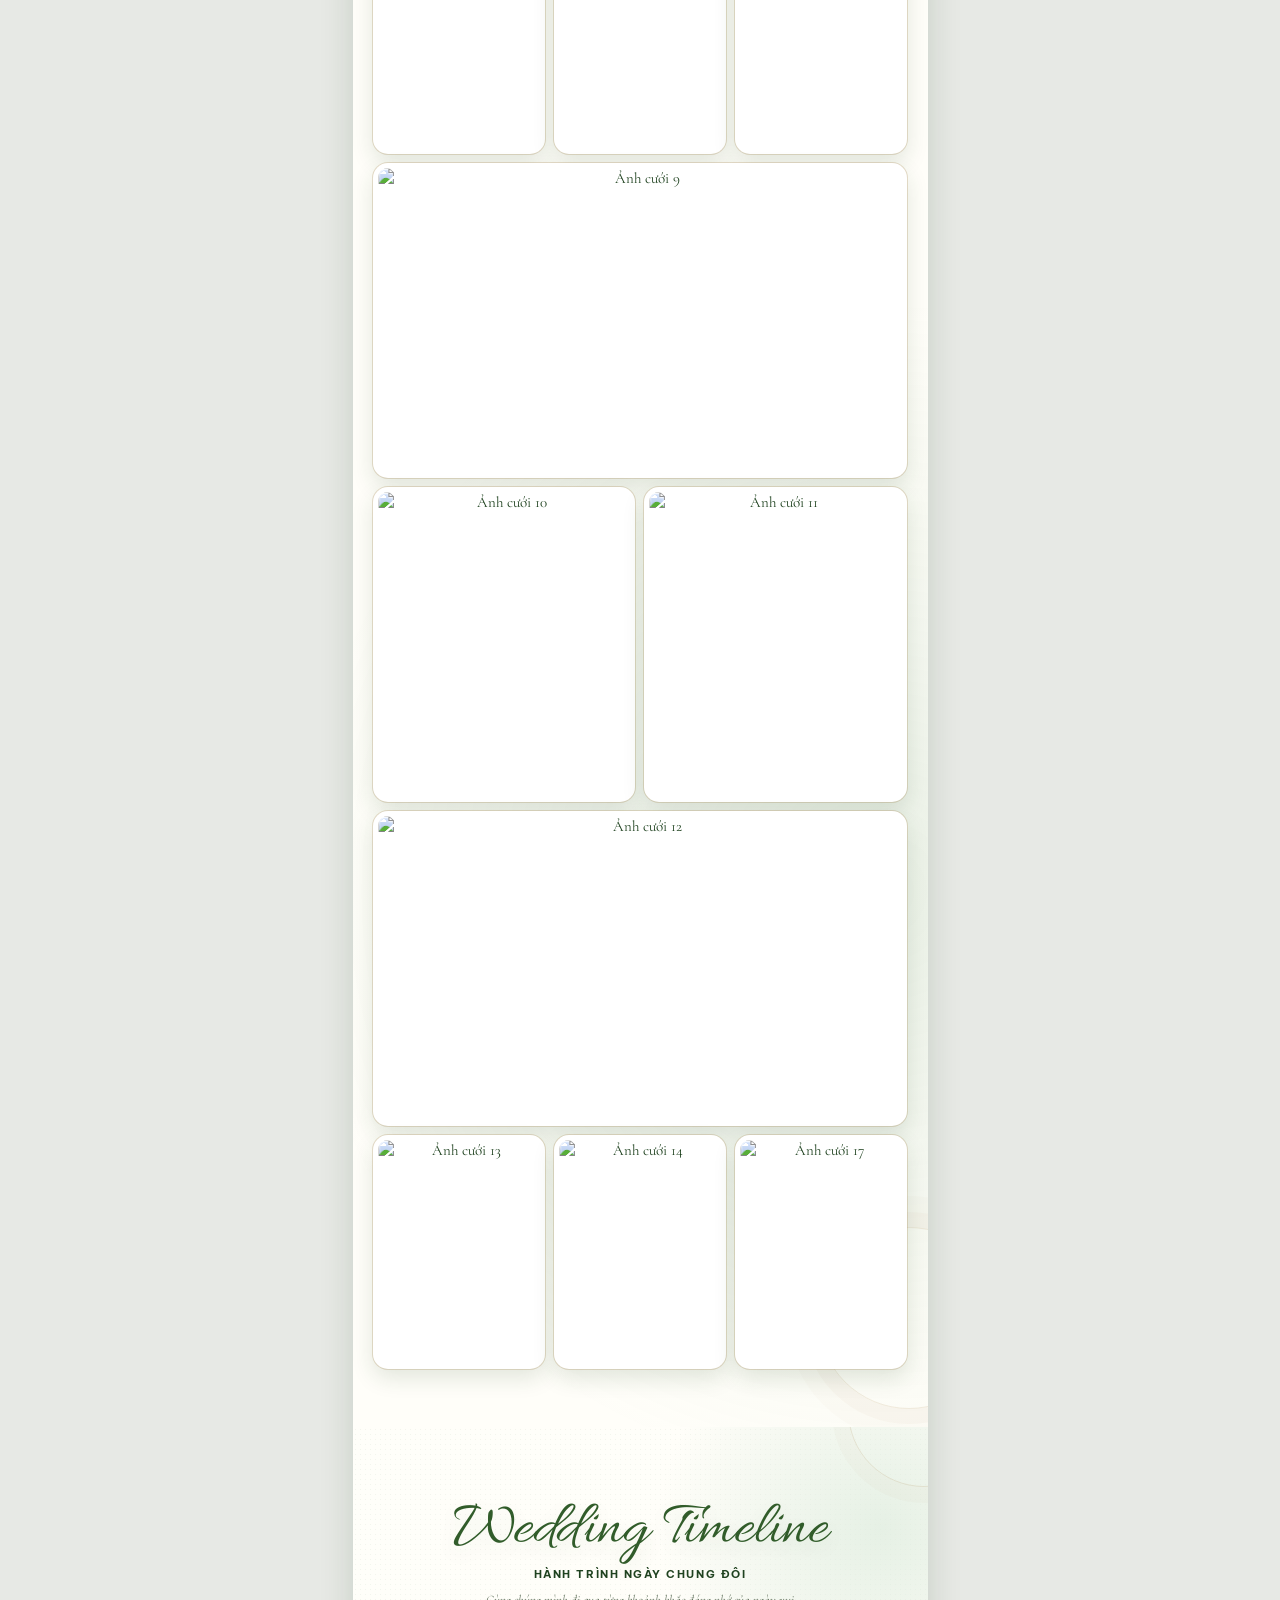
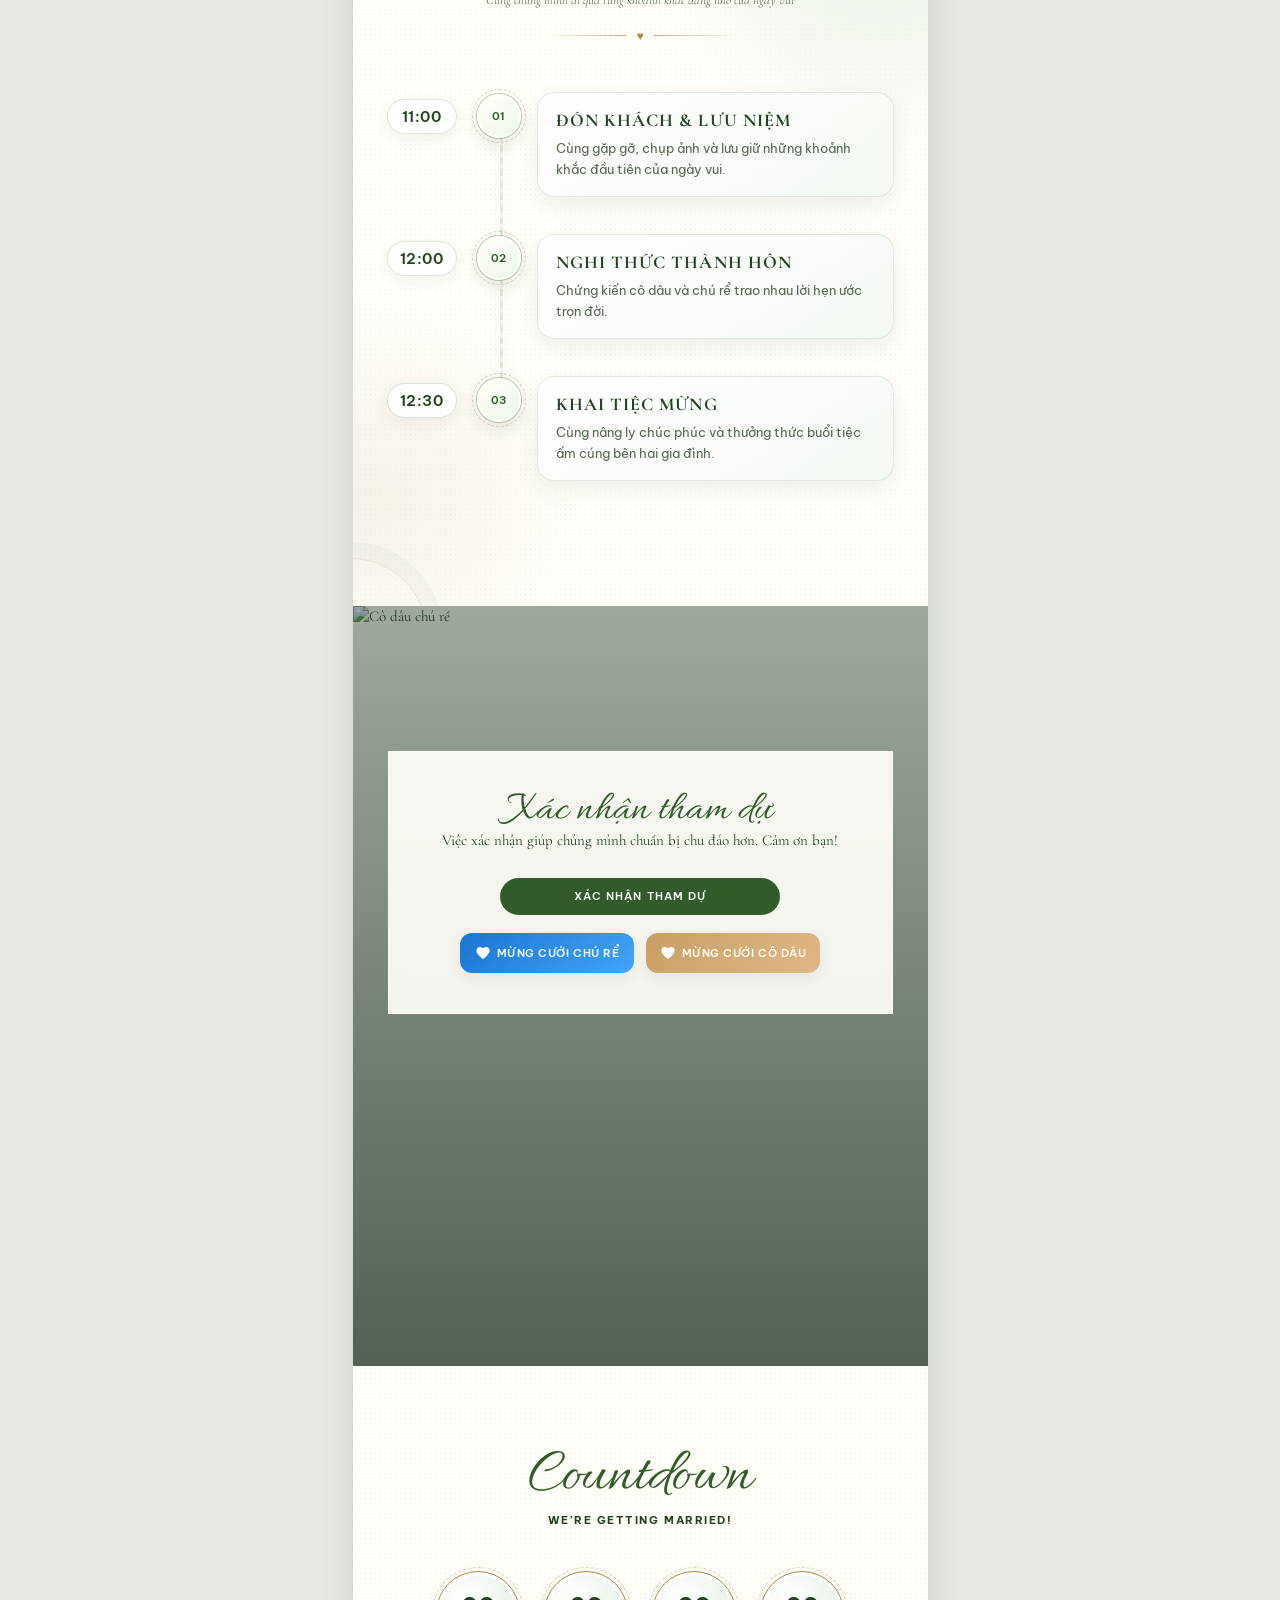
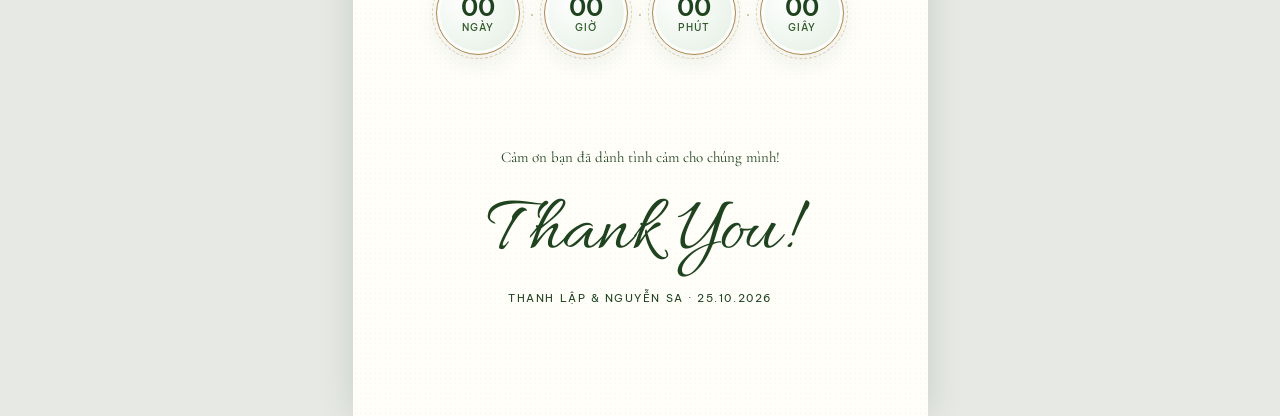
==== commit 648615bc: "feat: restore bride wedding gift option" ====
--- a/index.html
+++ b/index.html
@@ -308,6 +308,10 @@
               <svg viewBox="0 0 24 24"><path d="M12 21.35l-1.45-1.32C5.4 15.36 2 12.28 2 8.5 2 5.42 4.42 3 7.5 3c1.74 0 3.41.81 4.5 2.09C13.09 3.81 14.76 3 16.5 3 19.58 3 22 5.42 22 8.5c0 3.78-3.4 6.86-8.55 11.54L12 21.35z"/></svg>
               Mừng Cưới Chú Rể
             </button>
+            <button class="gift-btn gift-btn-bride" type="button" data-open-miu-gift-bride>
+              <svg viewBox="0 0 24 24"><path d="M12 21.35l-1.45-1.32C5.4 15.36 2 12.28 2 8.5 2 5.42 4.42 3 7.5 3c1.74 0 3.41.81 4.5 2.09C13.09 3.81 14.76 3 16.5 3 19.58 3 22 5.42 22 8.5c0 3.78-3.4 6.86-8.55 11.54L12 21.35z"/></svg>
+              Mừng Cưới Cô Dâu
+            </button>
           </div>
         </div>
       </section>
@@ -361,6 +365,23 @@
           <strong>NGUYEN THANH LAP</strong>
           <span>0881000478666</span>
           <small>Vietcombank</small>
+        </div>
+      </div>
+      <p class="miu-gift-note">Quét mã QR bằng ứng dụng ngân hàng để chuyển khoản mừng cưới 💝</p>
+    </dialog>
+
+    <dialog class="miu-modal miu-gift-bride-modal">
+      <button class="miu-modal__close" type="button" data-close-miu-gift-bride aria-label="Đóng">×</button>
+      <p class="miu-modal__script">Wedding Gift</p>
+      <h2>Mừng cưới cô dâu</h2>
+      <div class="miu-gift-mark" role="img" aria-label="Logo Thanh Lập và Nguyễn Sa"><img src="assets/images/logo.png" alt="Logo Thanh Lập và Nguyễn Sa" /></div>
+      <p>Sự hiện diện và lời chúc phúc của bạn là món quà quý giá nhất dành cho chúng mình.</p>
+      <div class="miu-gift-qr">
+        <img src="assets/images/qr-dau.jpg" alt="Mã QR chuyển khoản - NGUYEN SA" />
+        <div class="miu-gift-qr__info">
+          <strong>NGUYEN THI BE SA</strong>
+          <span>1007019818</span>
+          <small>Techcombank</small>
         </div>
       </div>
       <p class="miu-gift-note">Quét mã QR bằng ứng dụng ngân hàng để chuyển khoản mừng cưới 💝</p>
--- a/index.css
+++ b/index.css
@@ -712,6 +712,8 @@
 .gift-btn svg { width: 16px; height: 16px; fill: currentColor; }
 .gift-btn-groom { background: linear-gradient(135deg, #1976d2, #42a5f5); color: white; }
 .gift-btn-groom:hover { transform: translateY(-2px); box-shadow: 0 6px 20px rgba(25,118,210,0.35); }
+.gift-btn-bride { background: linear-gradient(135deg, #c79e65, #e0b885); color: white; }
+.gift-btn-bride:hover { transform: translateY(-2px); box-shadow: 0 6px 20px rgba(199,158,101,0.3); }
 
 /* ── Countdown ─────────────────────────────────────── */
 .countdown { min-height: 650px; padding: 80px 24px 55px; text-align: center; }
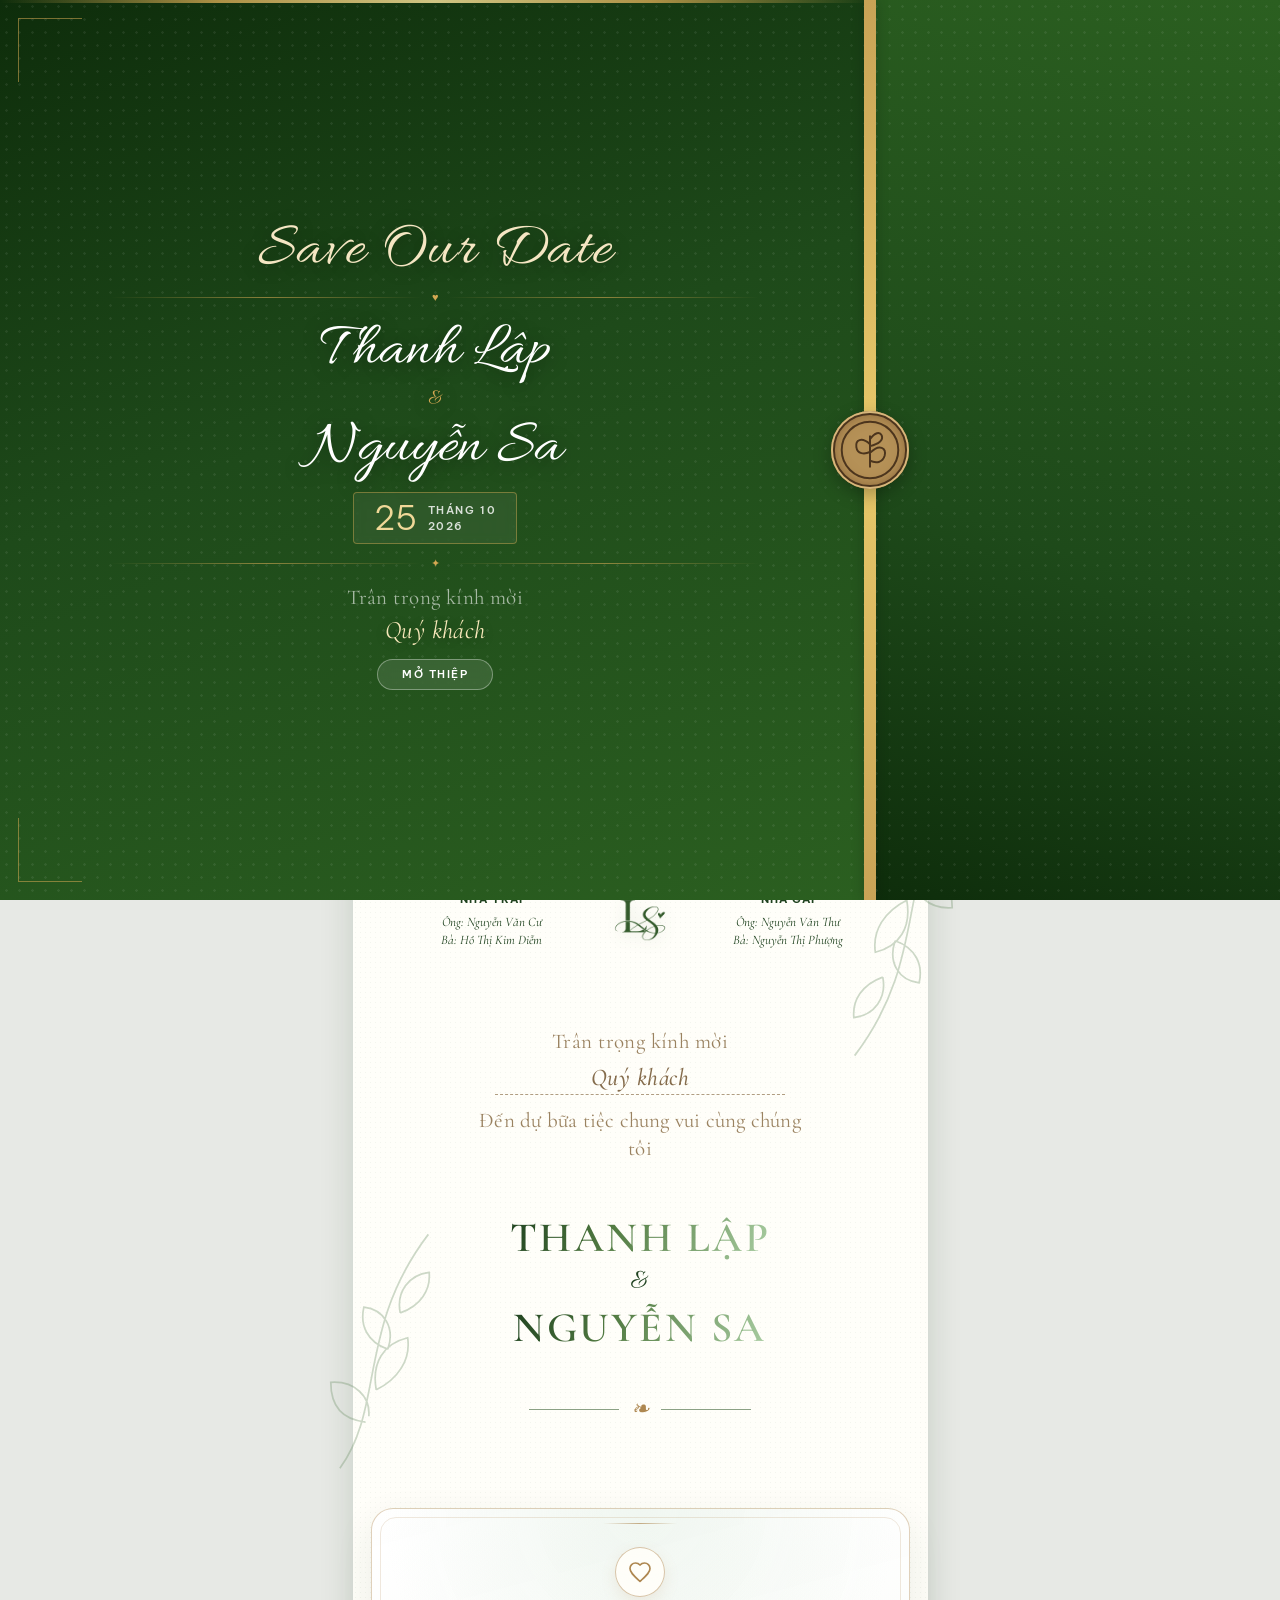
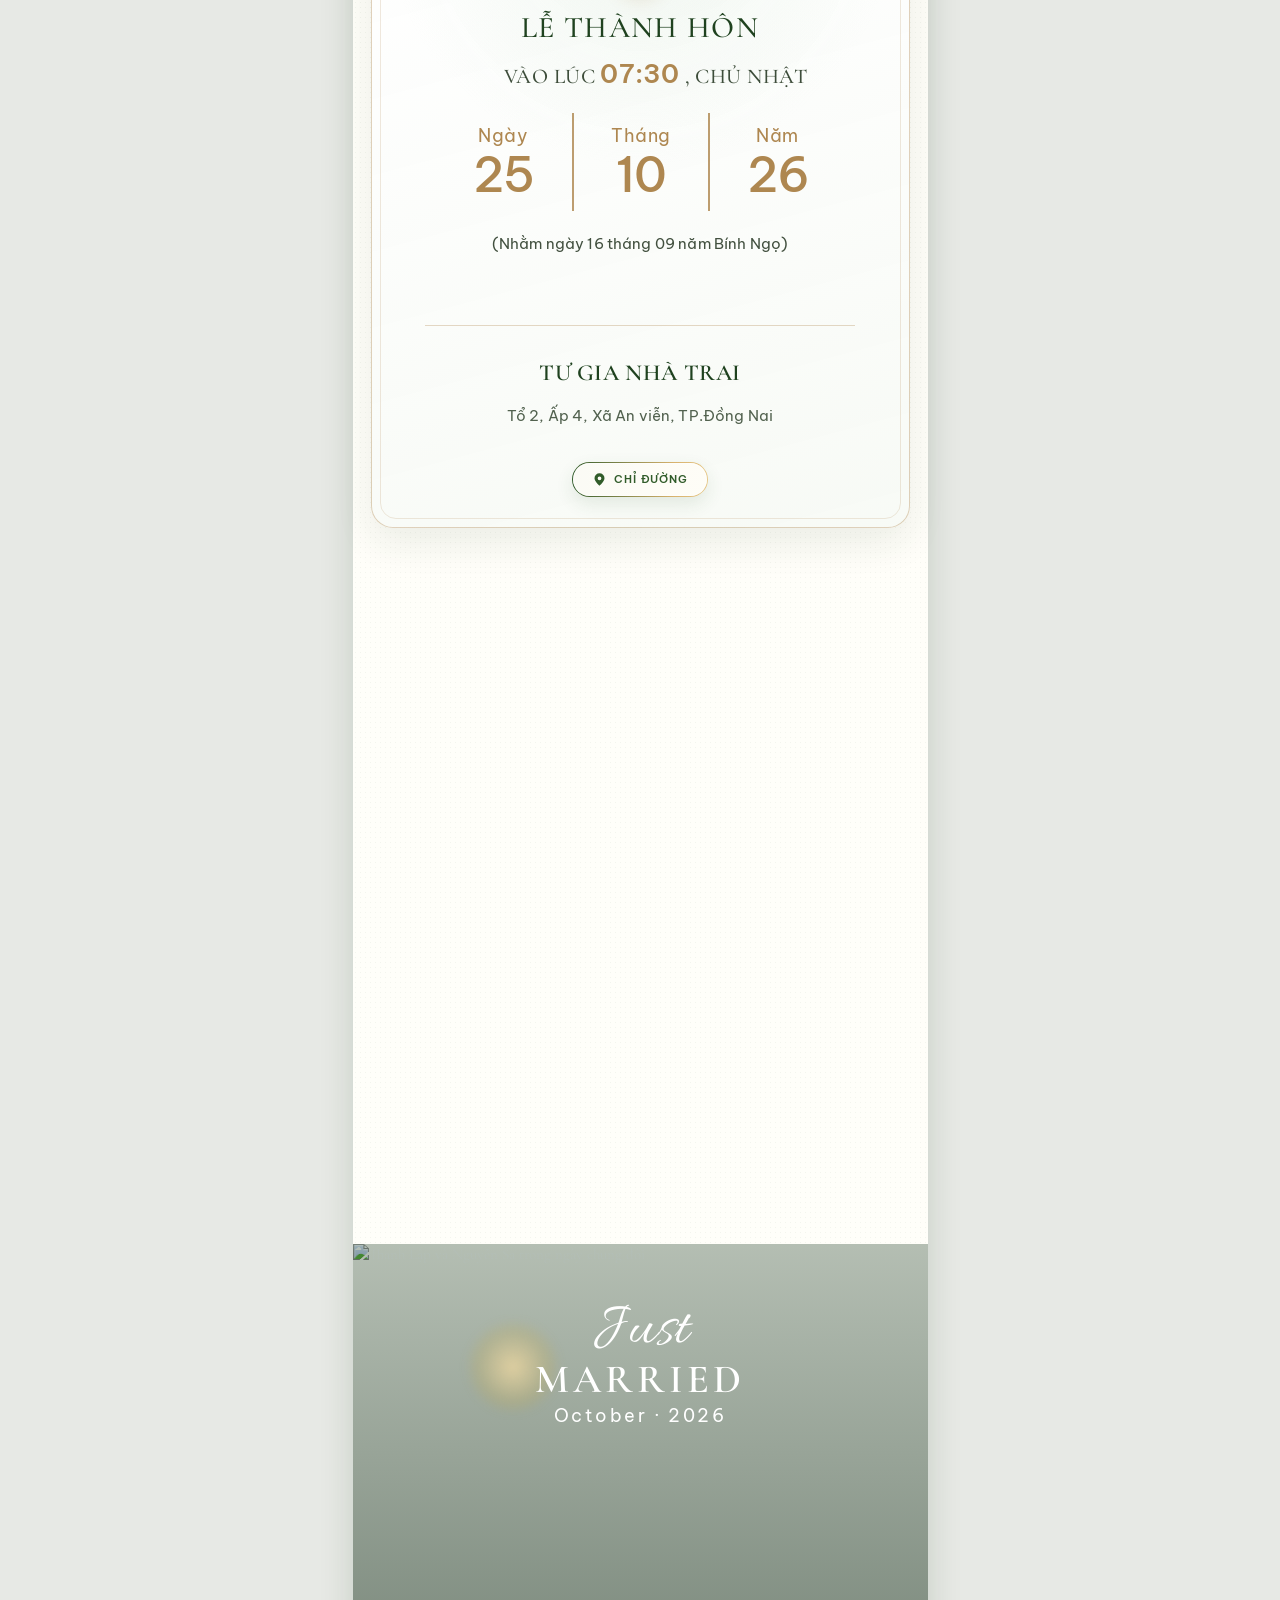
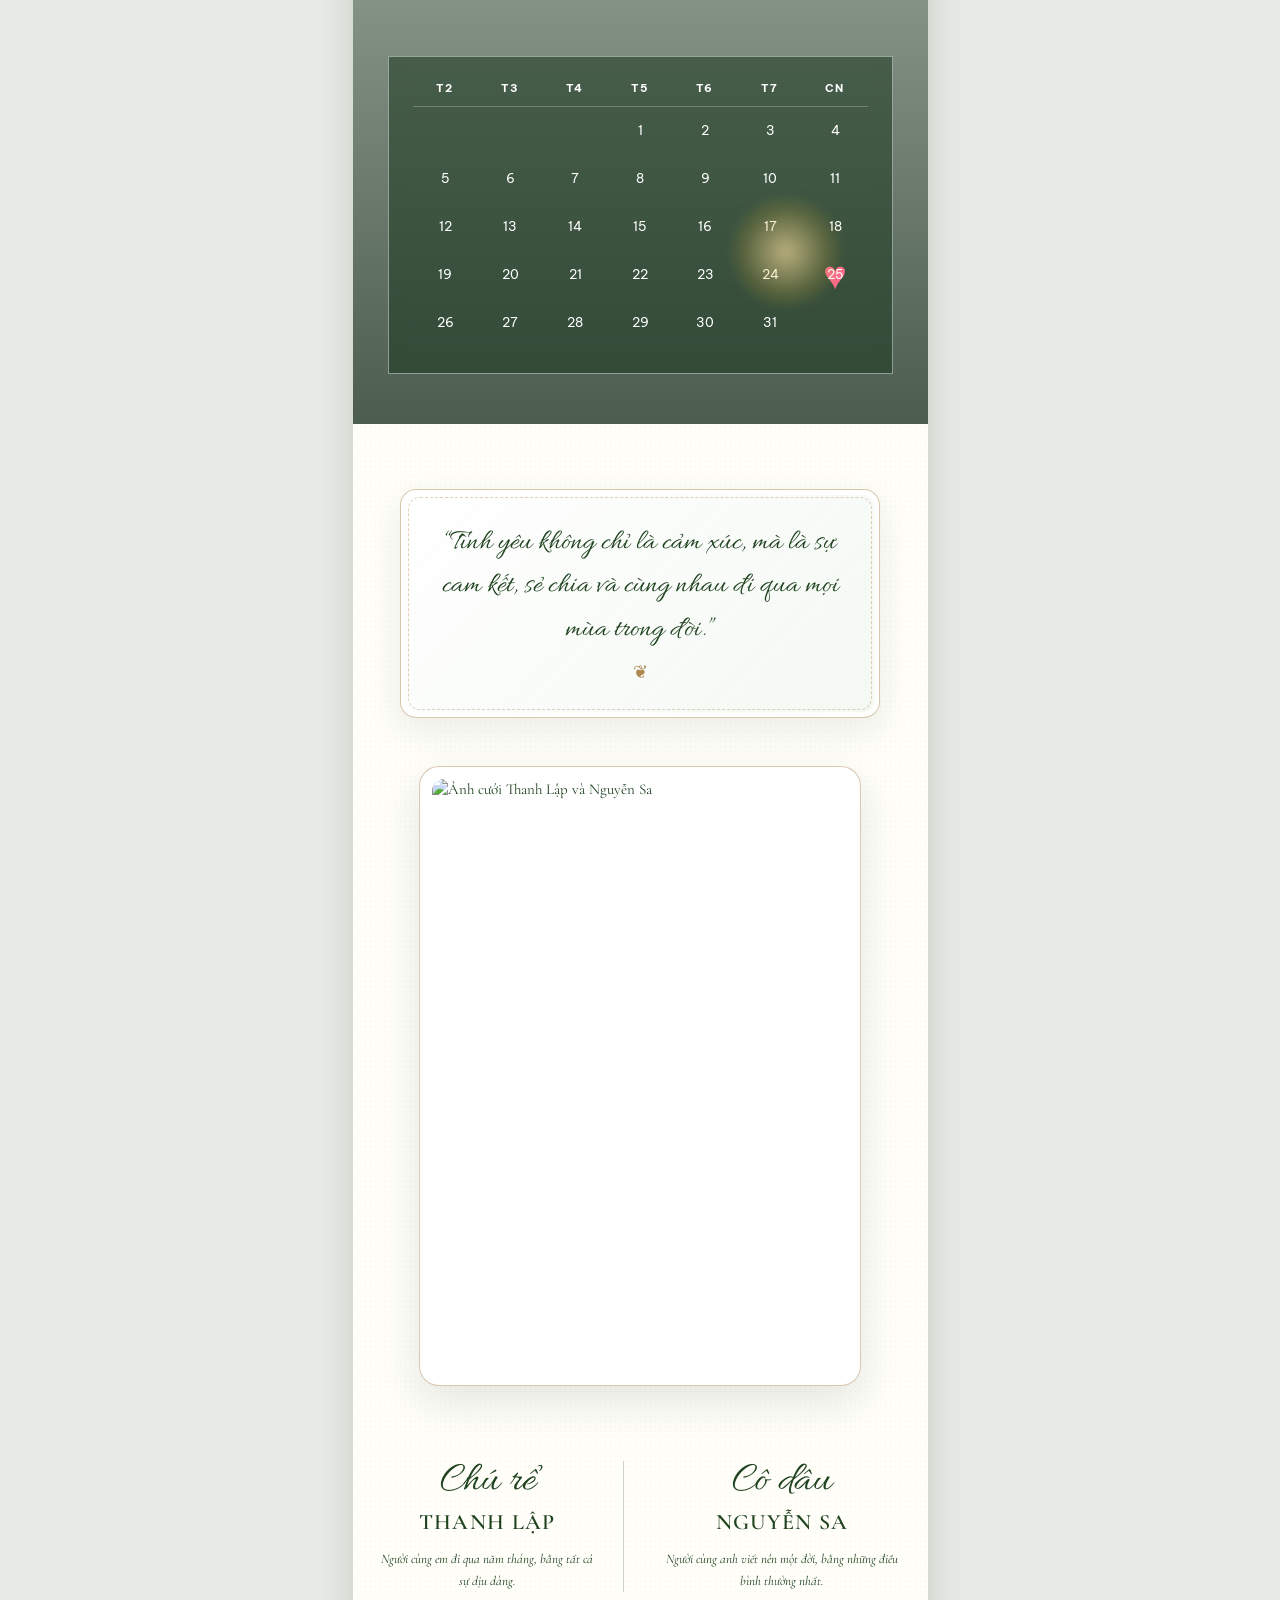
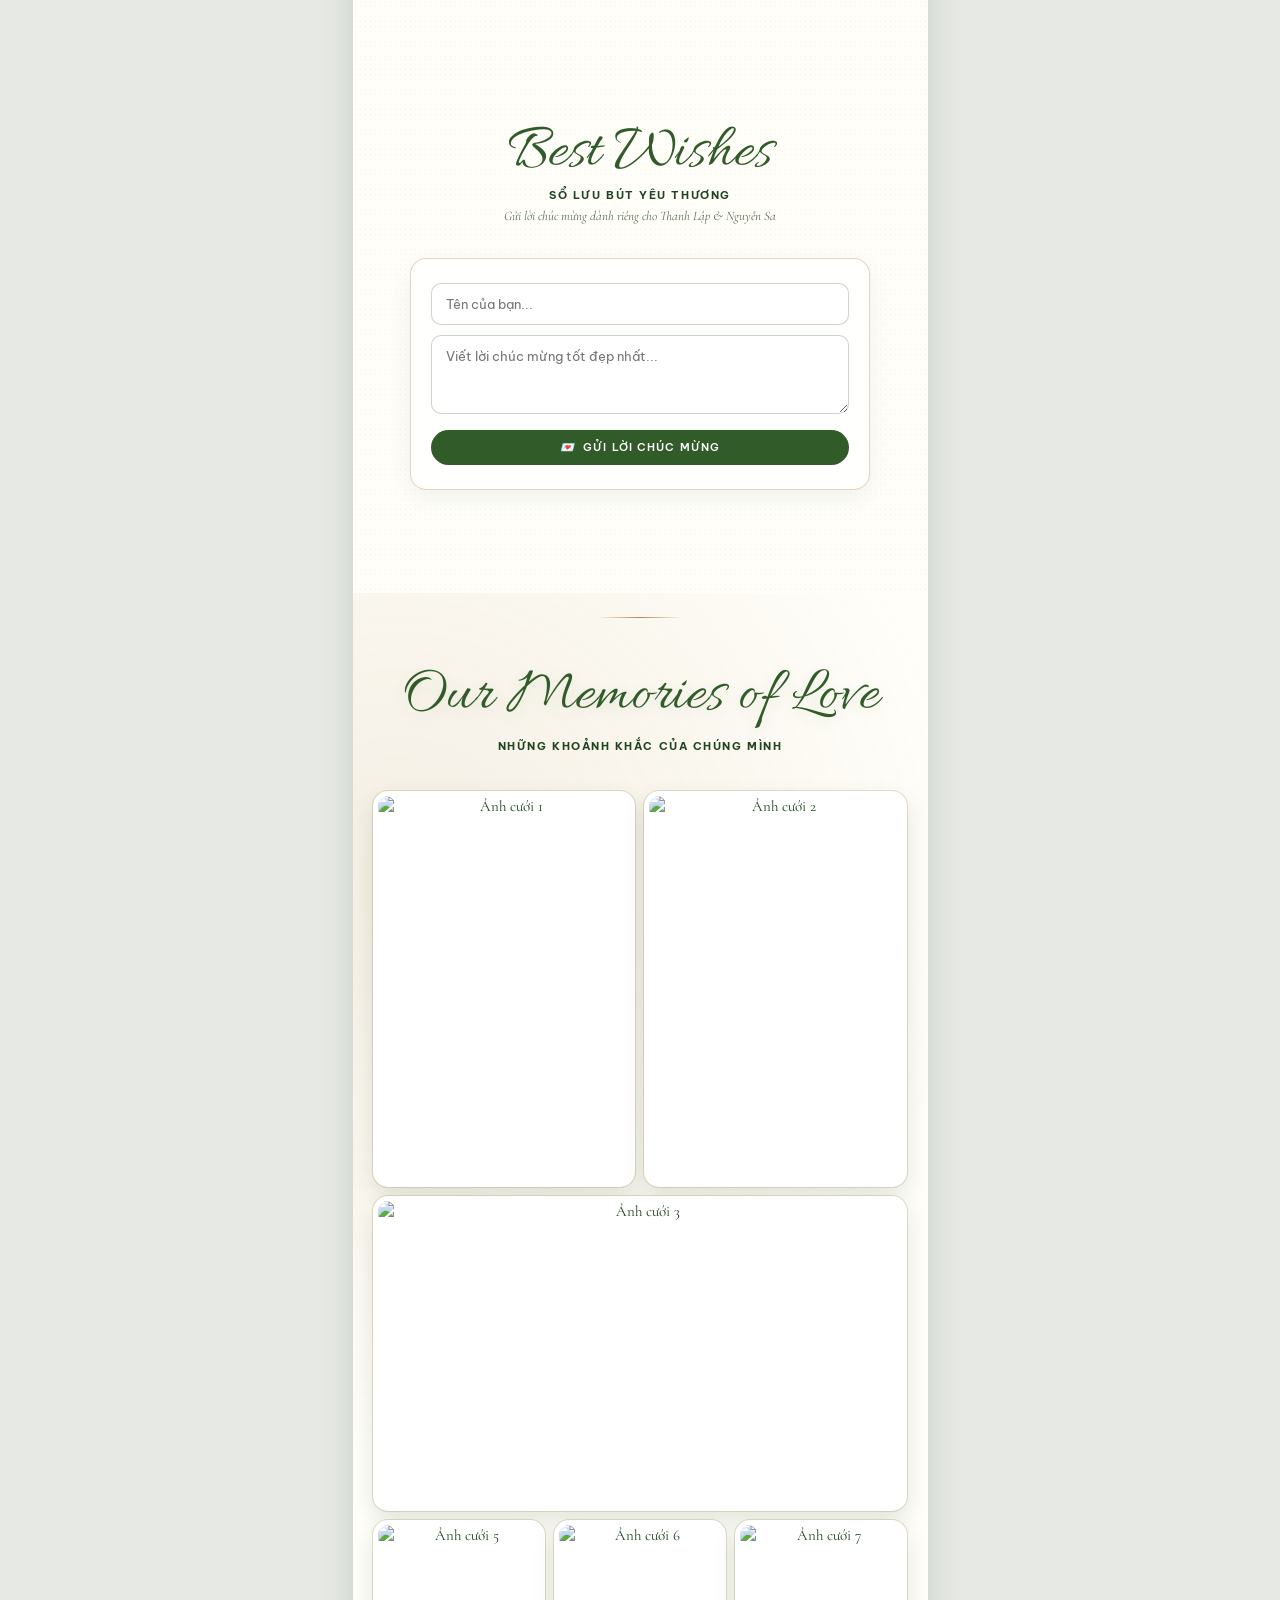
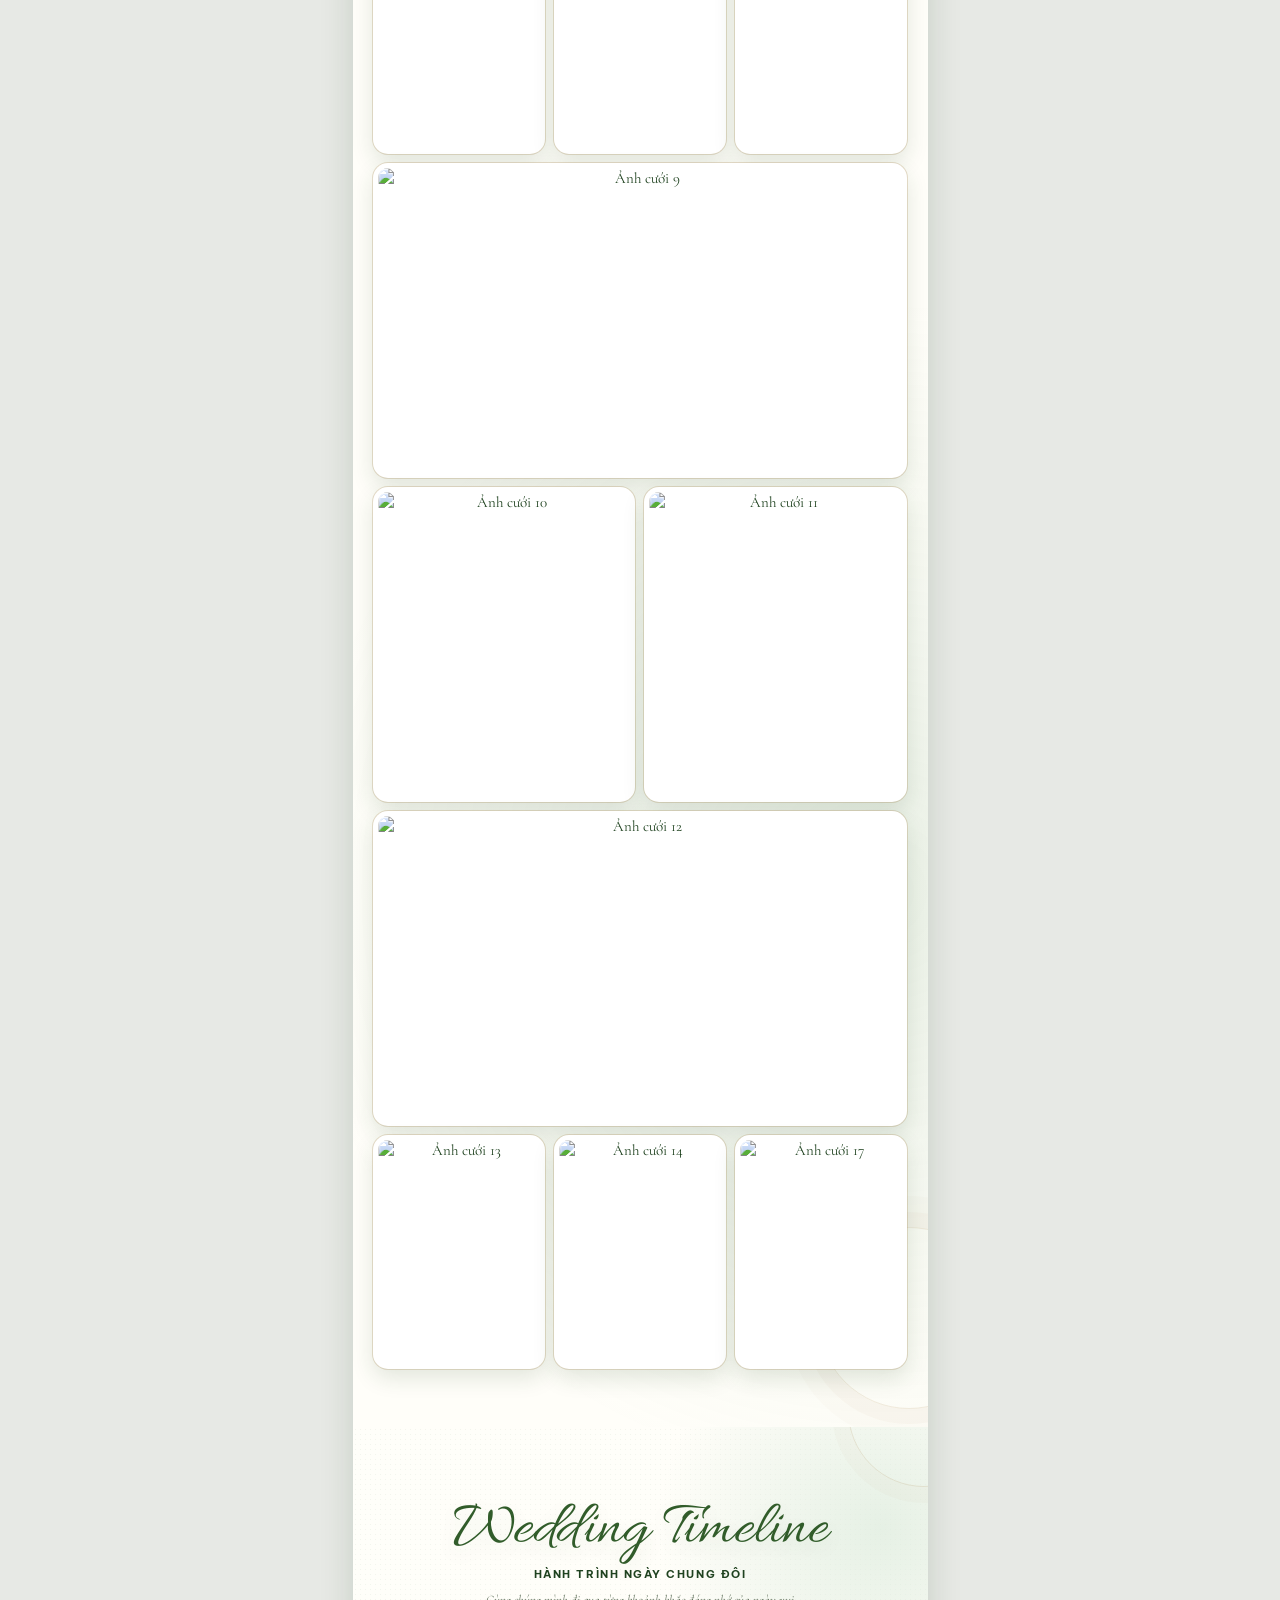
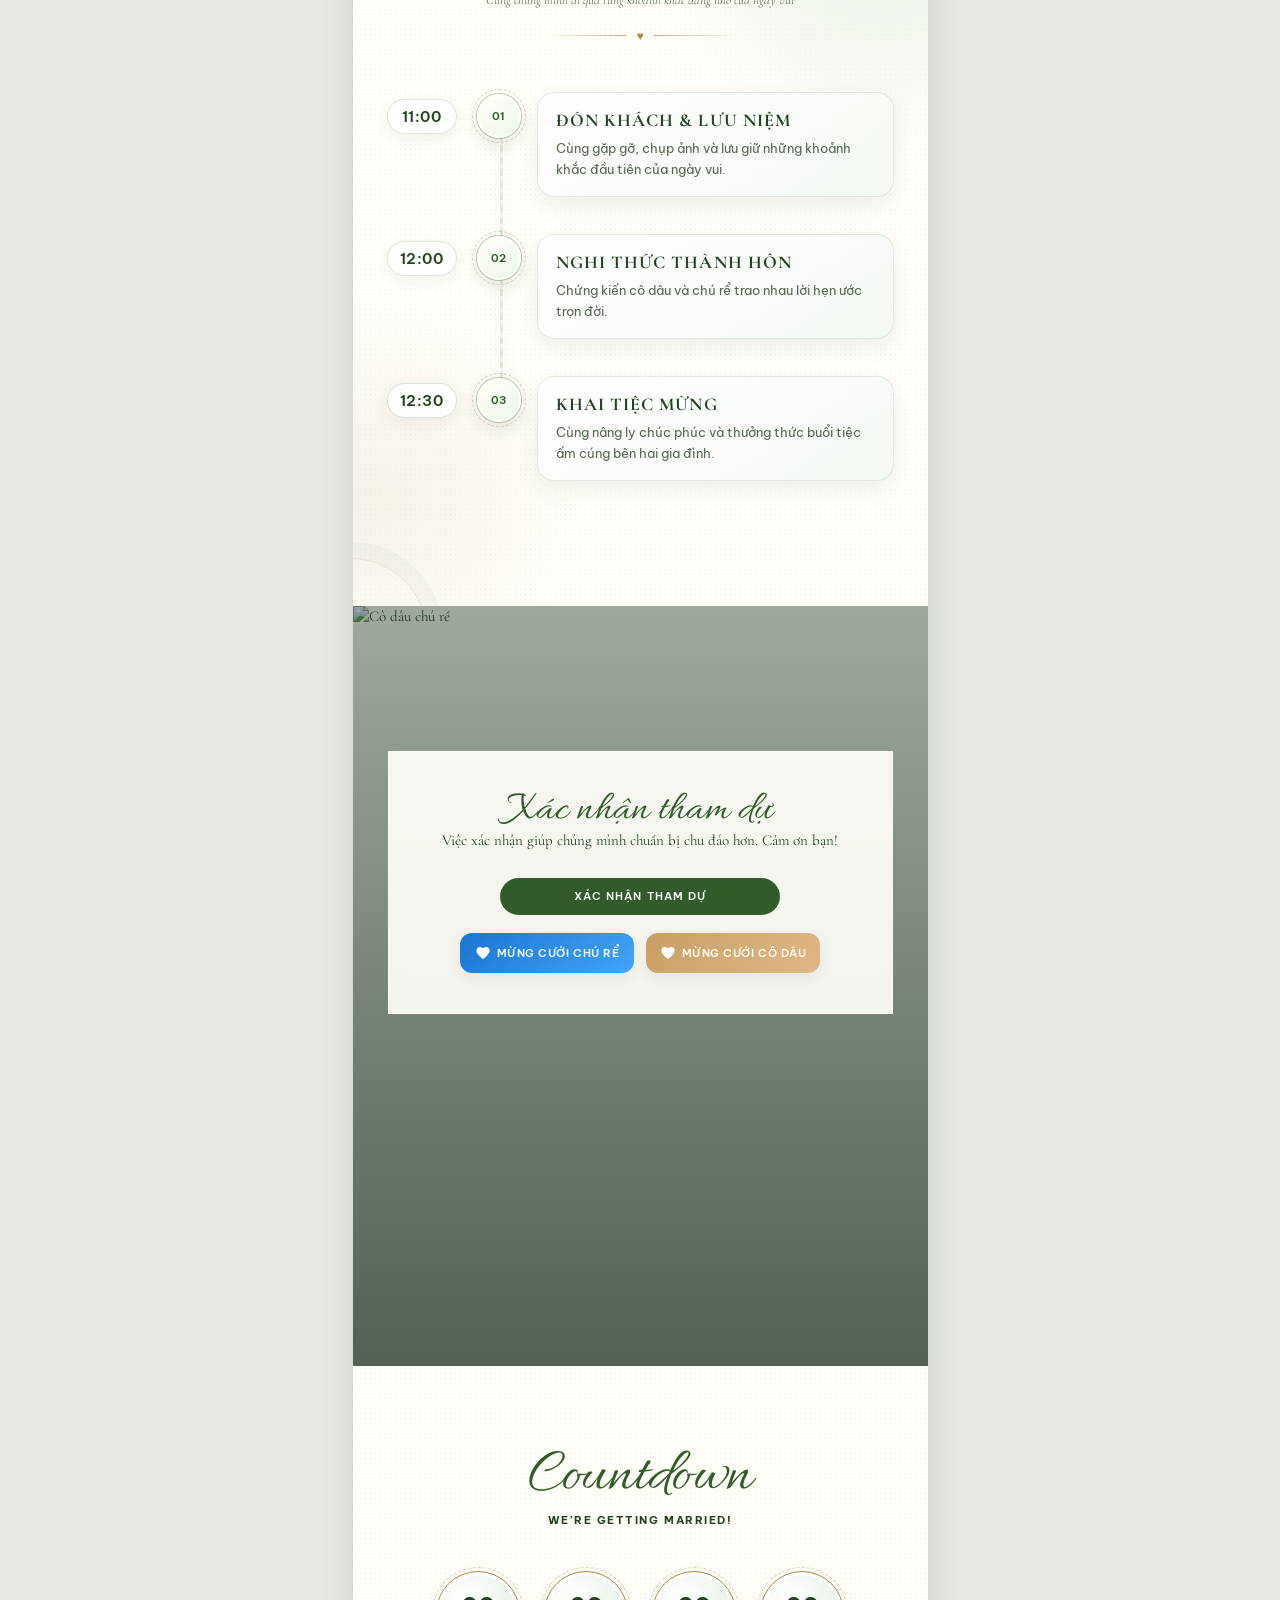
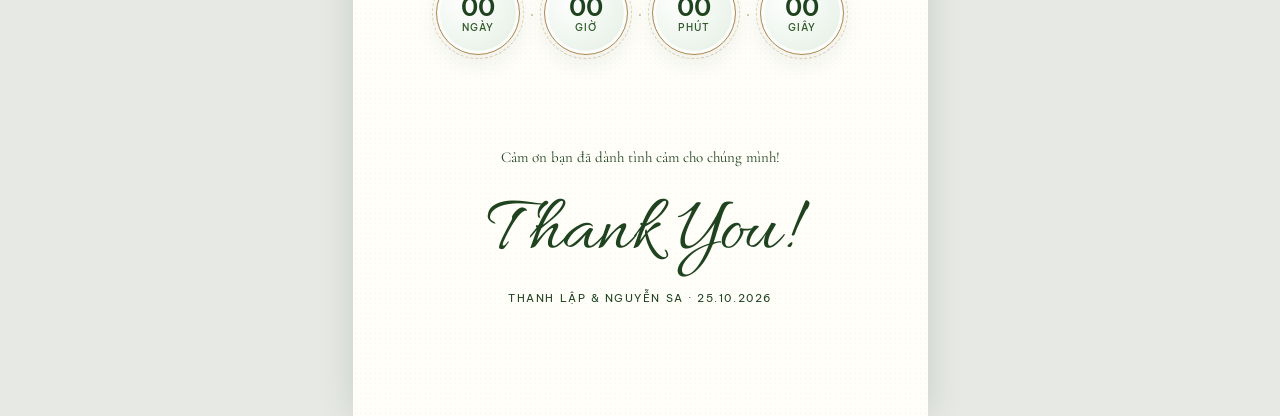
==== commit 9f76839b: "update wedding photo asset" ====
--- a/index.html
+++ b/index.html
@@ -179,7 +179,7 @@
           <i class="sparkle-star" style="top: 18%; left: 15%; animation-delay: 0.5s;">✨</i>
           <i class="sparkle-star" style="top: 22%; right: 20%; animation-delay: 1.5s;">✦</i>
         </div>
-        <img src="https://res.cloudinary.com/vltl1tcn/image/upload/v1787576342/MSO09519.jpg" alt="Thanh Lập và Nguyễn Sa trong ngày chung đôi" loading="lazy" />
+        <img src="https://res.cloudinary.com/vltl1tcn/image/upload/v1789569451/MSO09519-8-10MB.jpg" alt="Thanh Lập và Nguyễn Sa trong ngày chung đôi" loading="lazy" />
         <div class="date-scene__overlay"></div>
         <div class="date-scene__heading reveal"><p>Just</p><h2>Married</h2><span>October · 2026</span></div>
         <div class="calendar reveal">
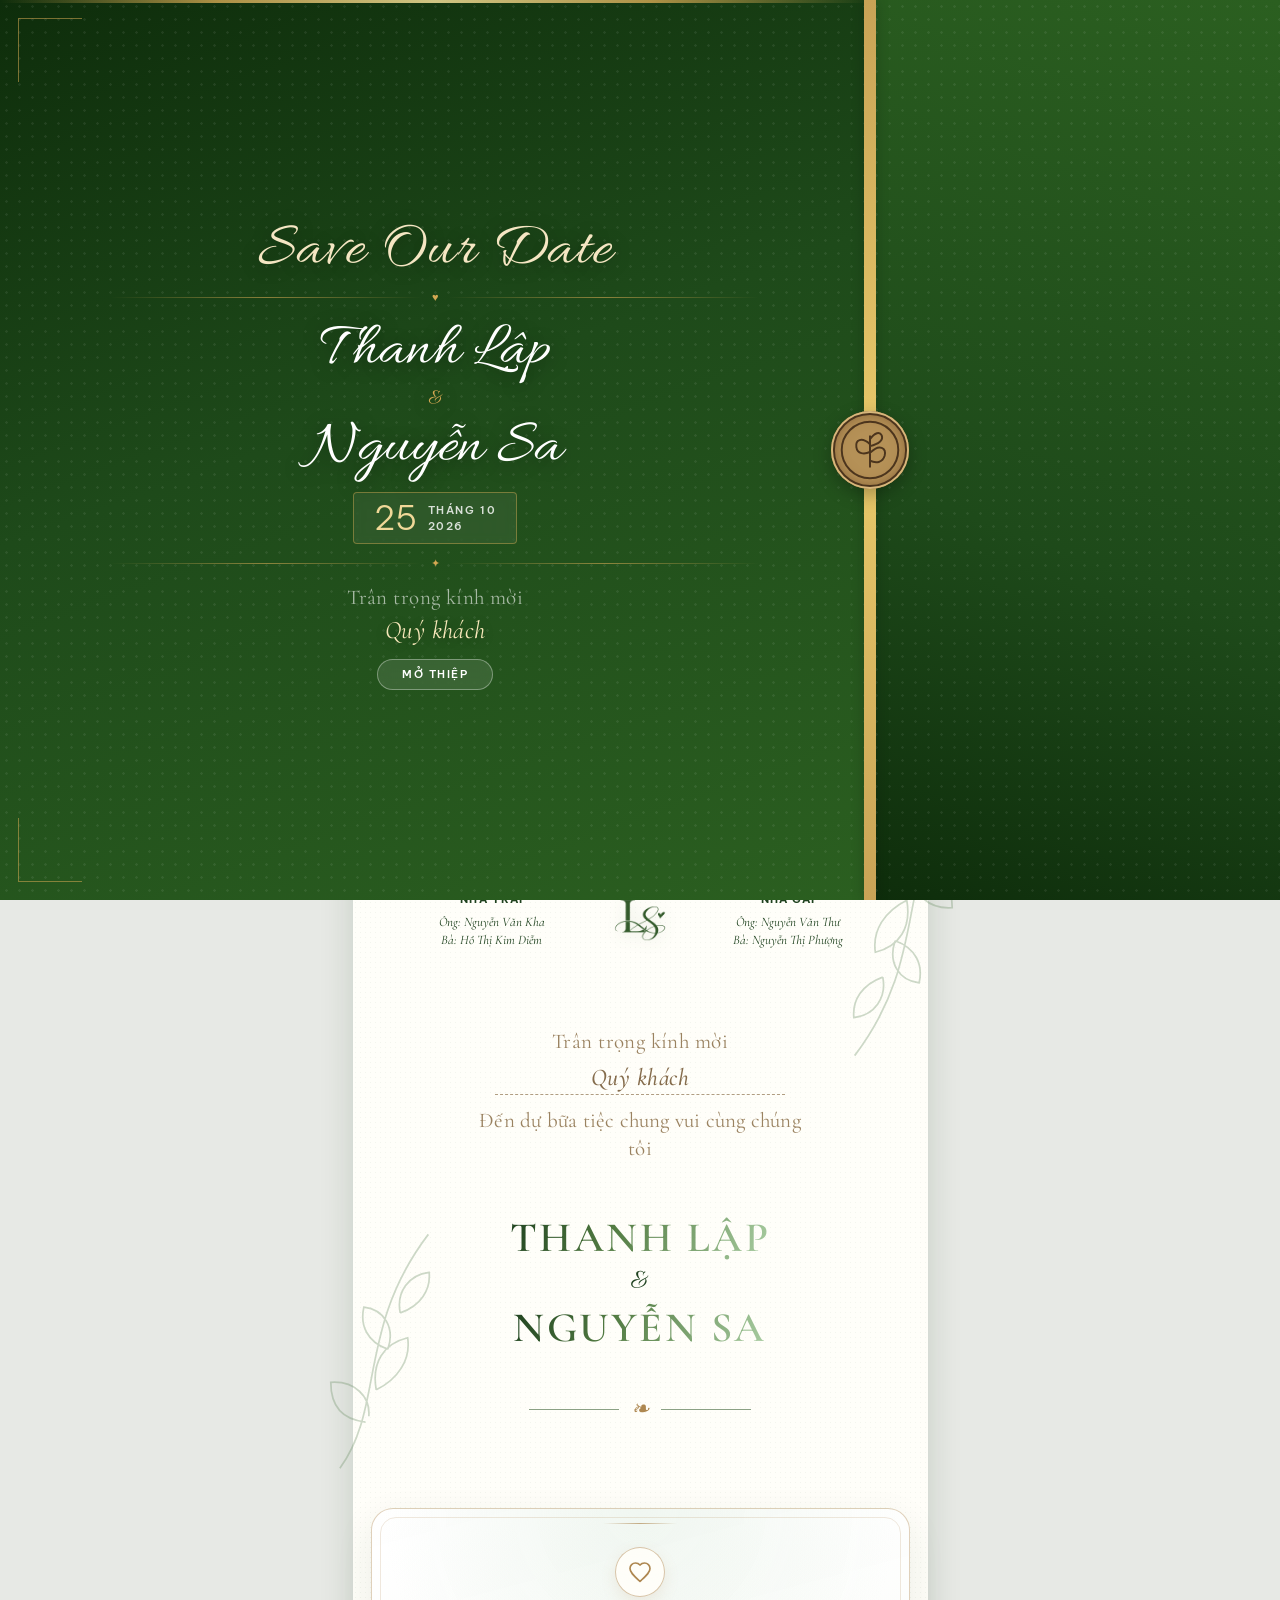
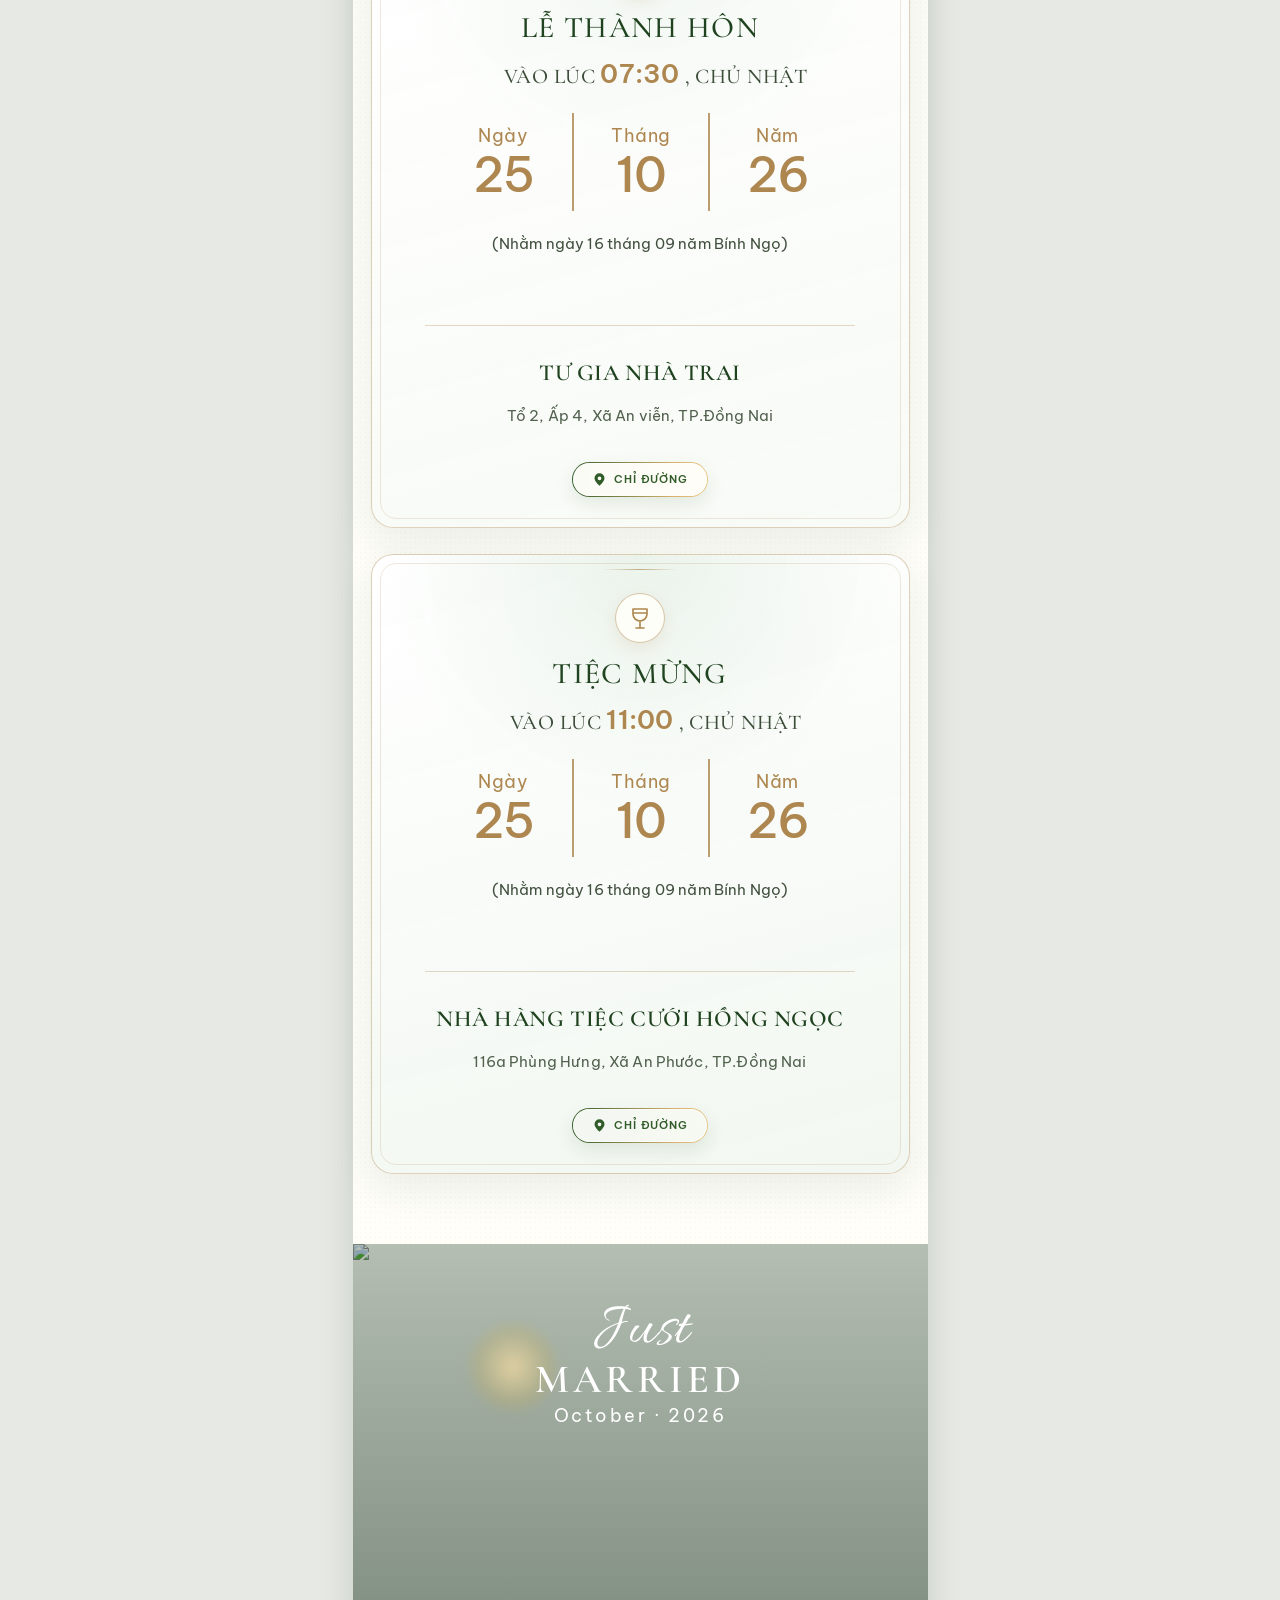
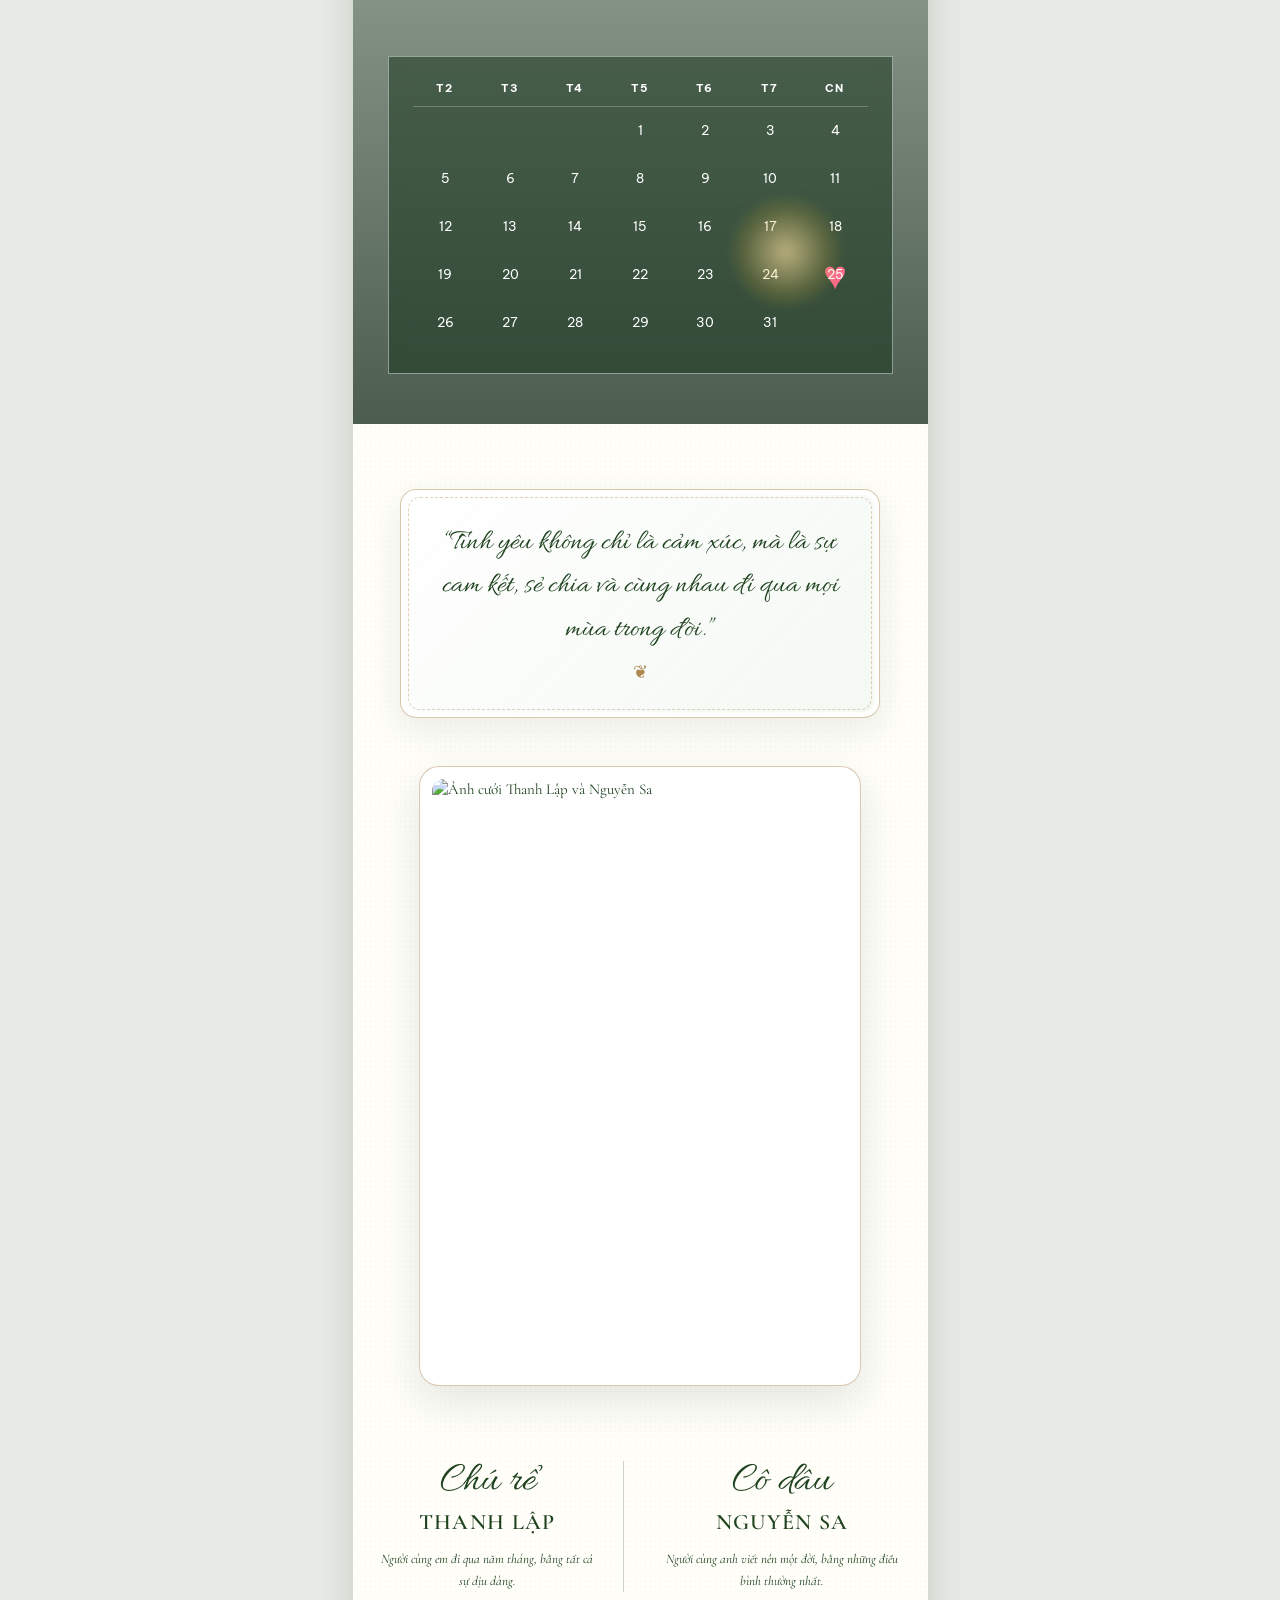
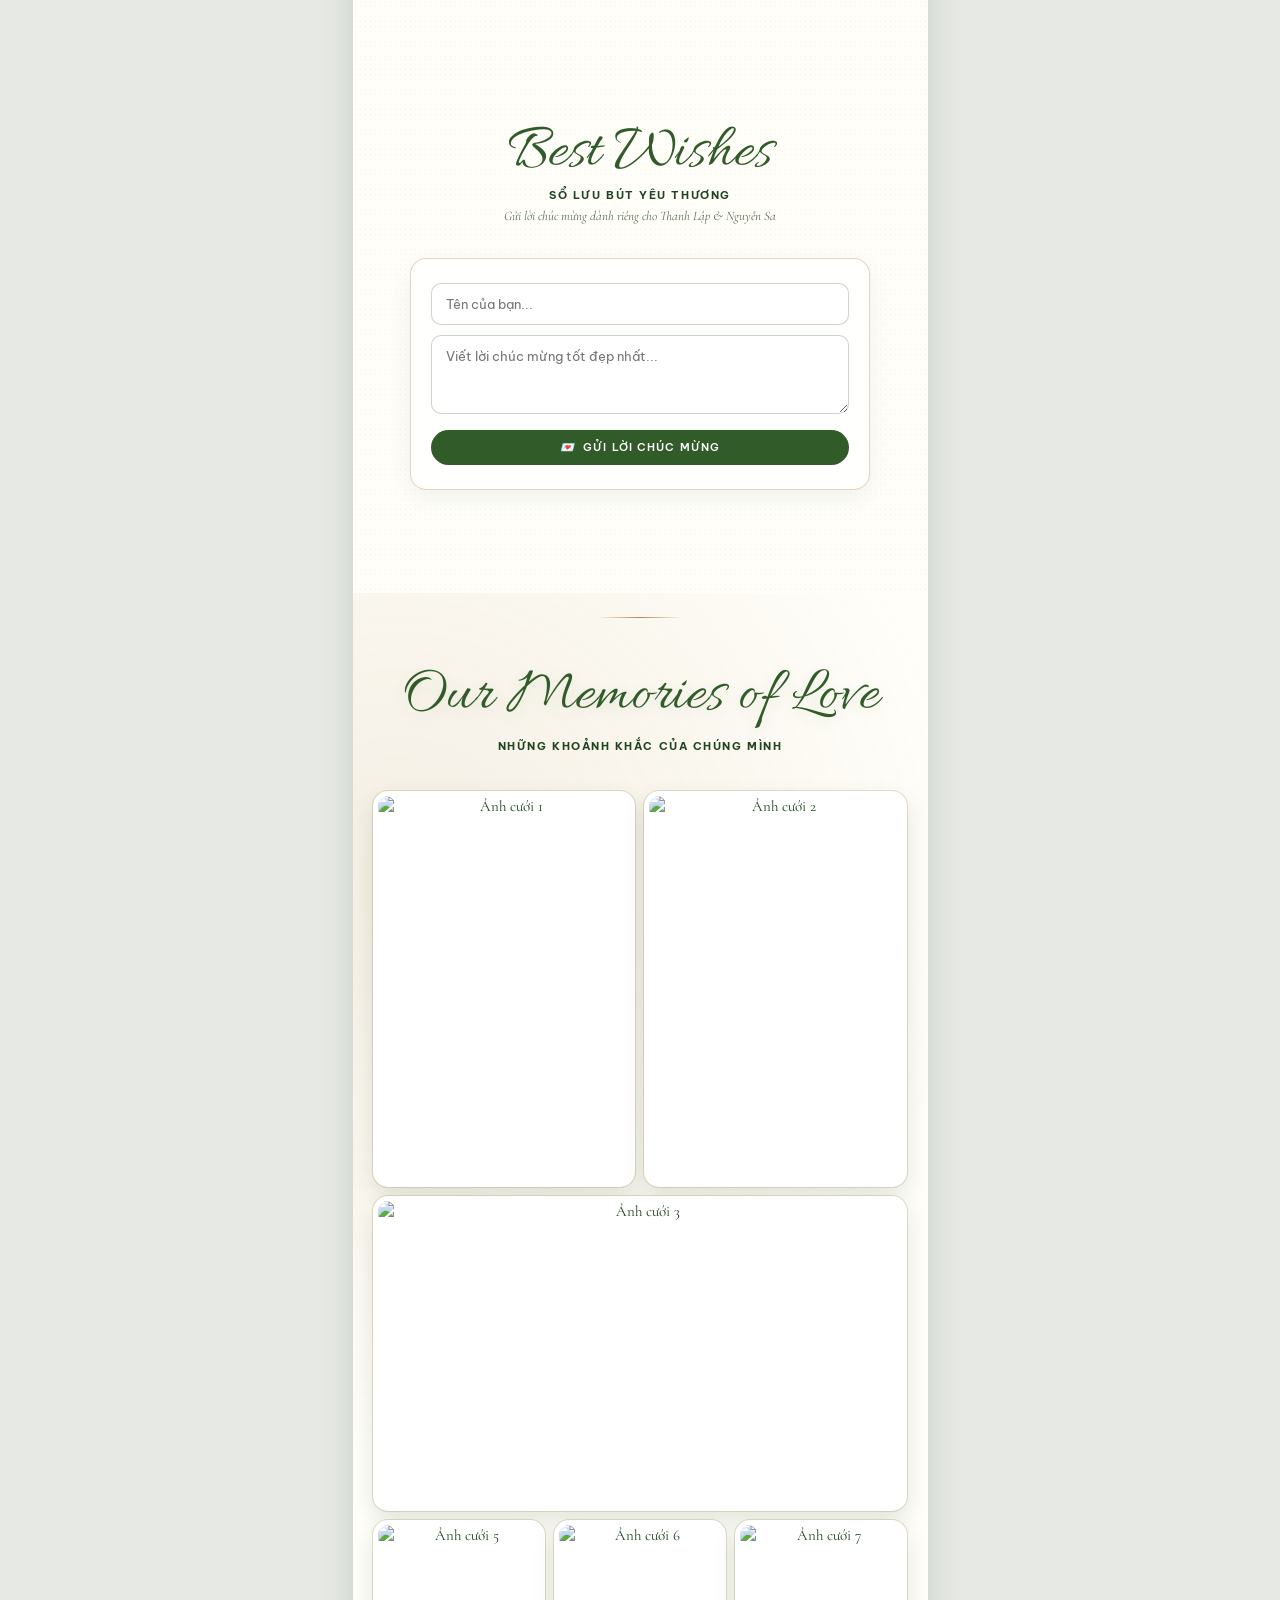
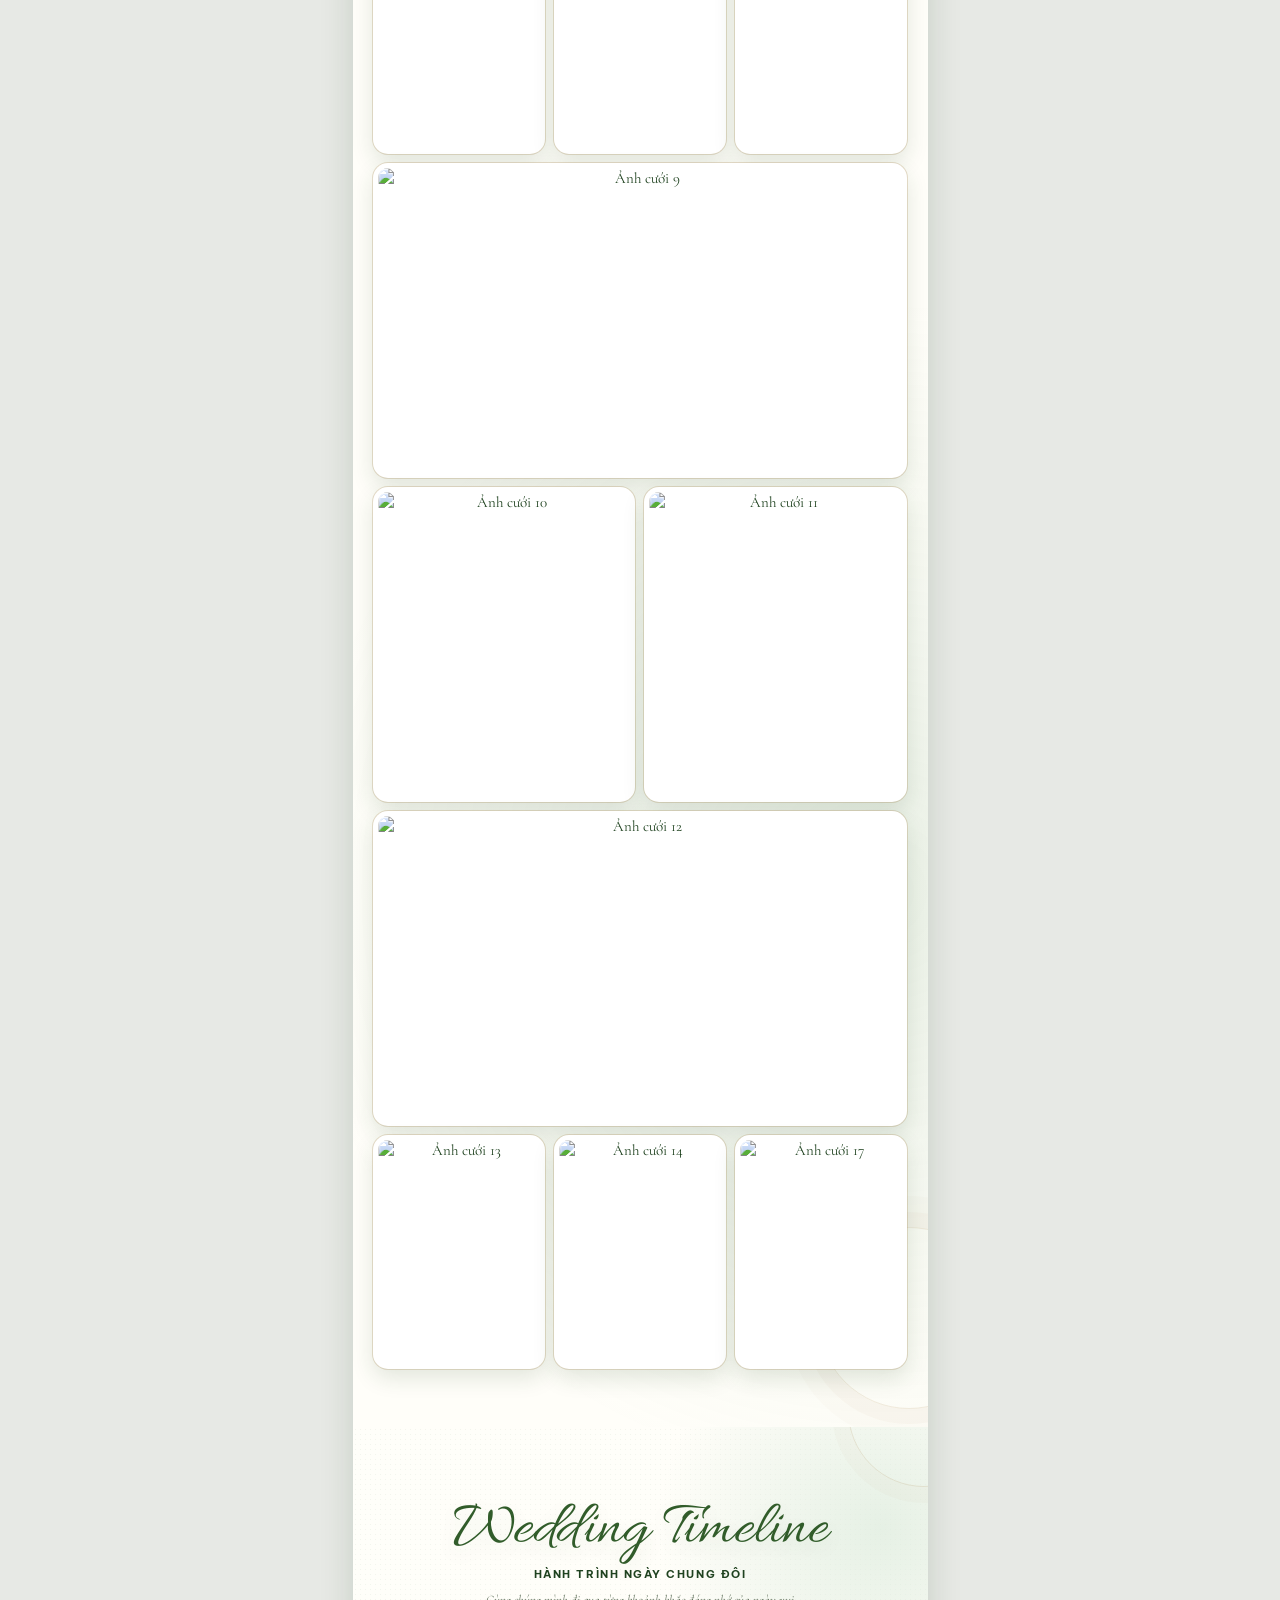
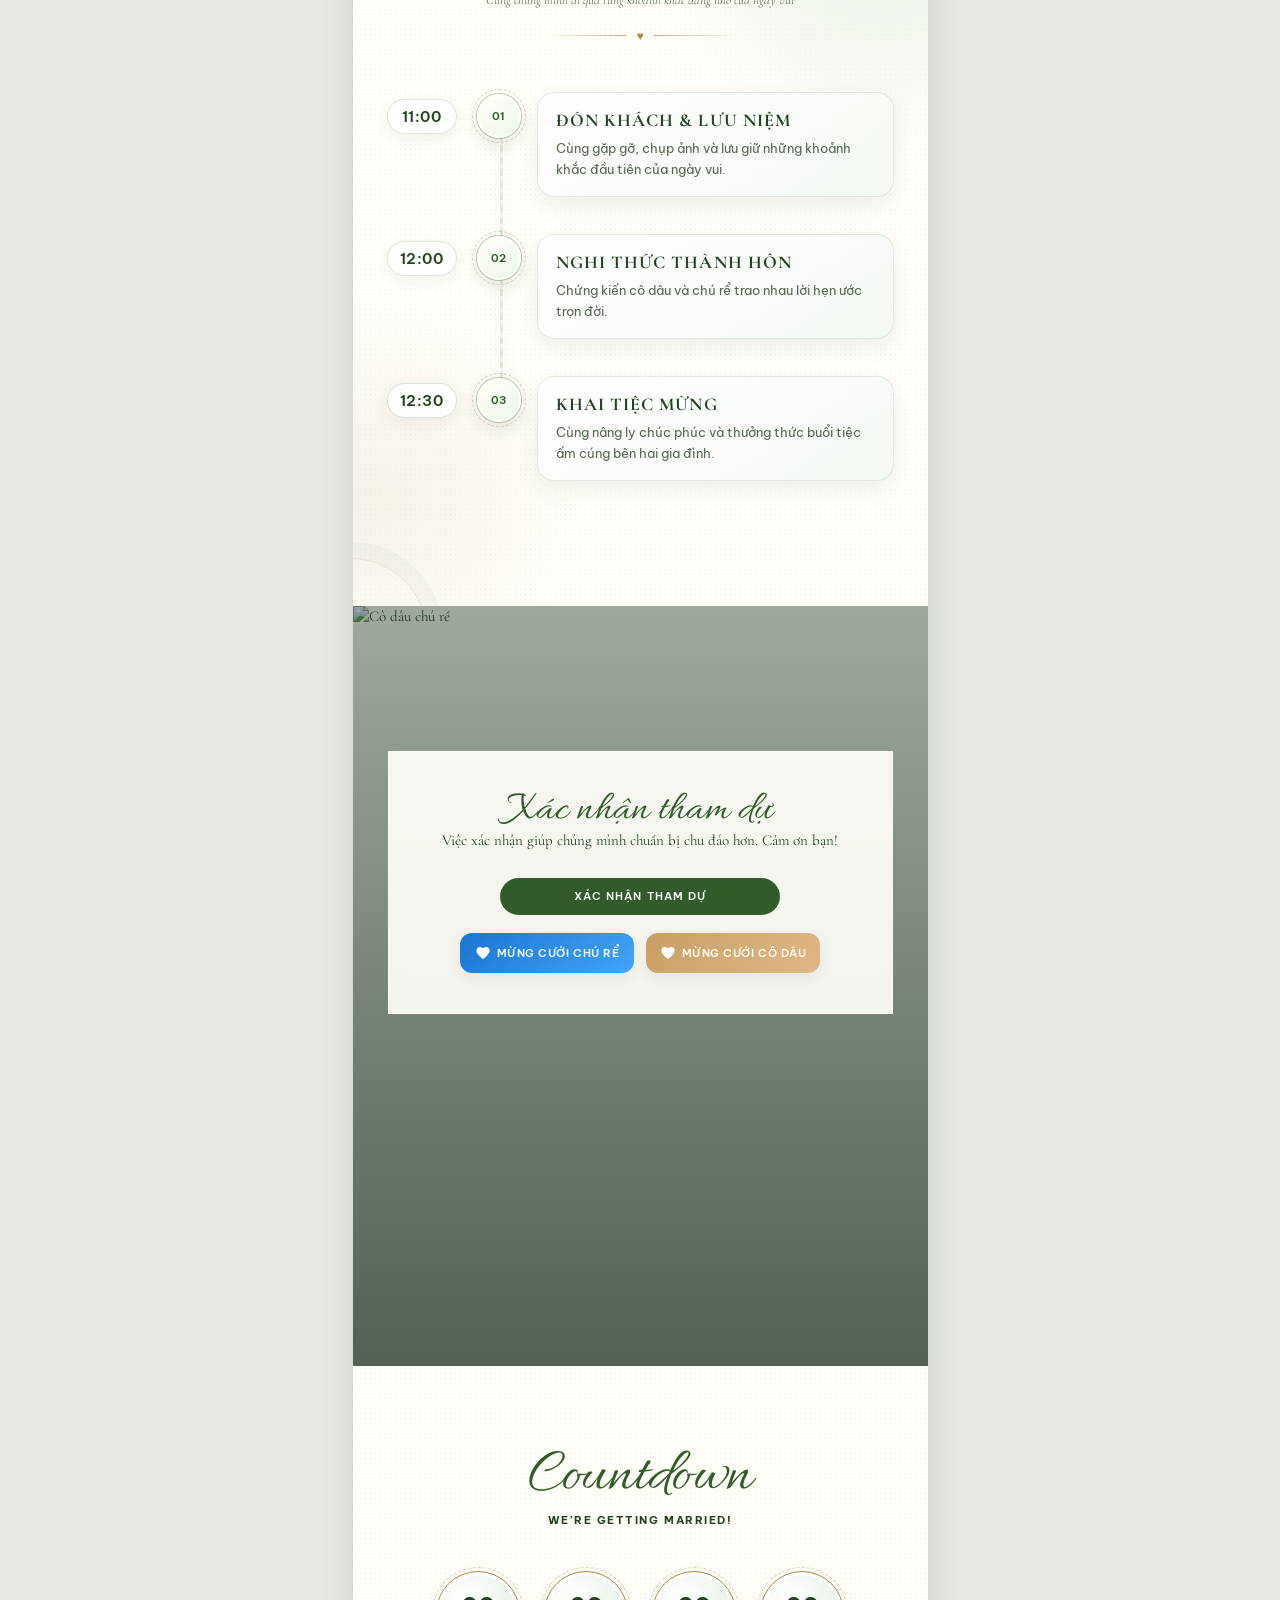
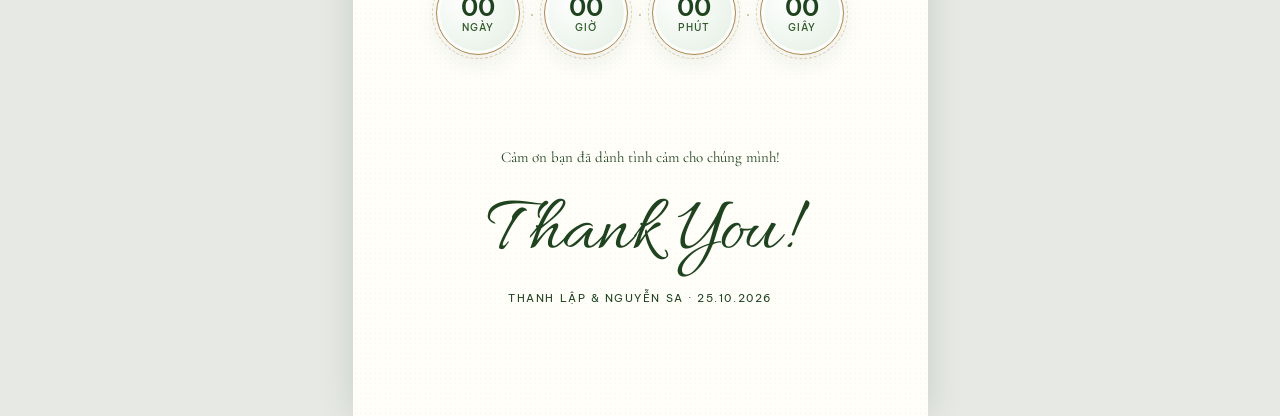
==== commit d4791976: "Đổi tên ba chú rể" ====
--- a/index.html
+++ b/index.html
@@ -83,7 +83,7 @@
         <svg class="botanical botanical--left" viewBox="0 0 150 300" aria-hidden="true"><path d="M18 298C72 224 39 128 125 15M49 242c-30-3-42-21-42-48 29-2 48 17 46 41M62 203c26-13 42-36 38-63-29 7-44 30-38 63M76 154c-25-9-34-29-29-51 25 3 38 25 29 51M91 110c25-9 37-28 35-49-25 3-40 24-35 49"/></svg>
         <svg class="botanical botanical--right" viewBox="0 0 150 300" aria-hidden="true"><path d="M18 298C72 224 39 128 125 15M49 242c-30-3-42-21-42-48 29-2 48 17 46 41M62 203c26-13 42-36 38-63-29 7-44 30-38 63M76 154c-25-9-34-29-29-51 25 3 38 25 29 51M91 110c25-9 37-28 35-49-25 3-40 24-35 49"/></svg>
         <div class="families reveal">
-          <div><b>Nhà trai</b><span>Ông: Nguyễn Văn Cư<br>Bà: Hồ Thị Kim Diễm</span></div>
+          <div><b>Nhà trai</b><span>Ông: Nguyễn Văn Kha<br>Bà: Hồ Thị Kim Diễm</span></div>
           <div class="families__mark" role="img" aria-label="Logo Thanh Lập và Nguyễn Sa"><img src="assets/images/logo.png" alt="Logo Thanh Lập và Nguyễn Sa" /></div>
           <div><b>Nhà gái</b><span>Ông: Nguyễn Văn Thư<br>Bà: Nguyễn Thị Phượng</span></div>
         </div>
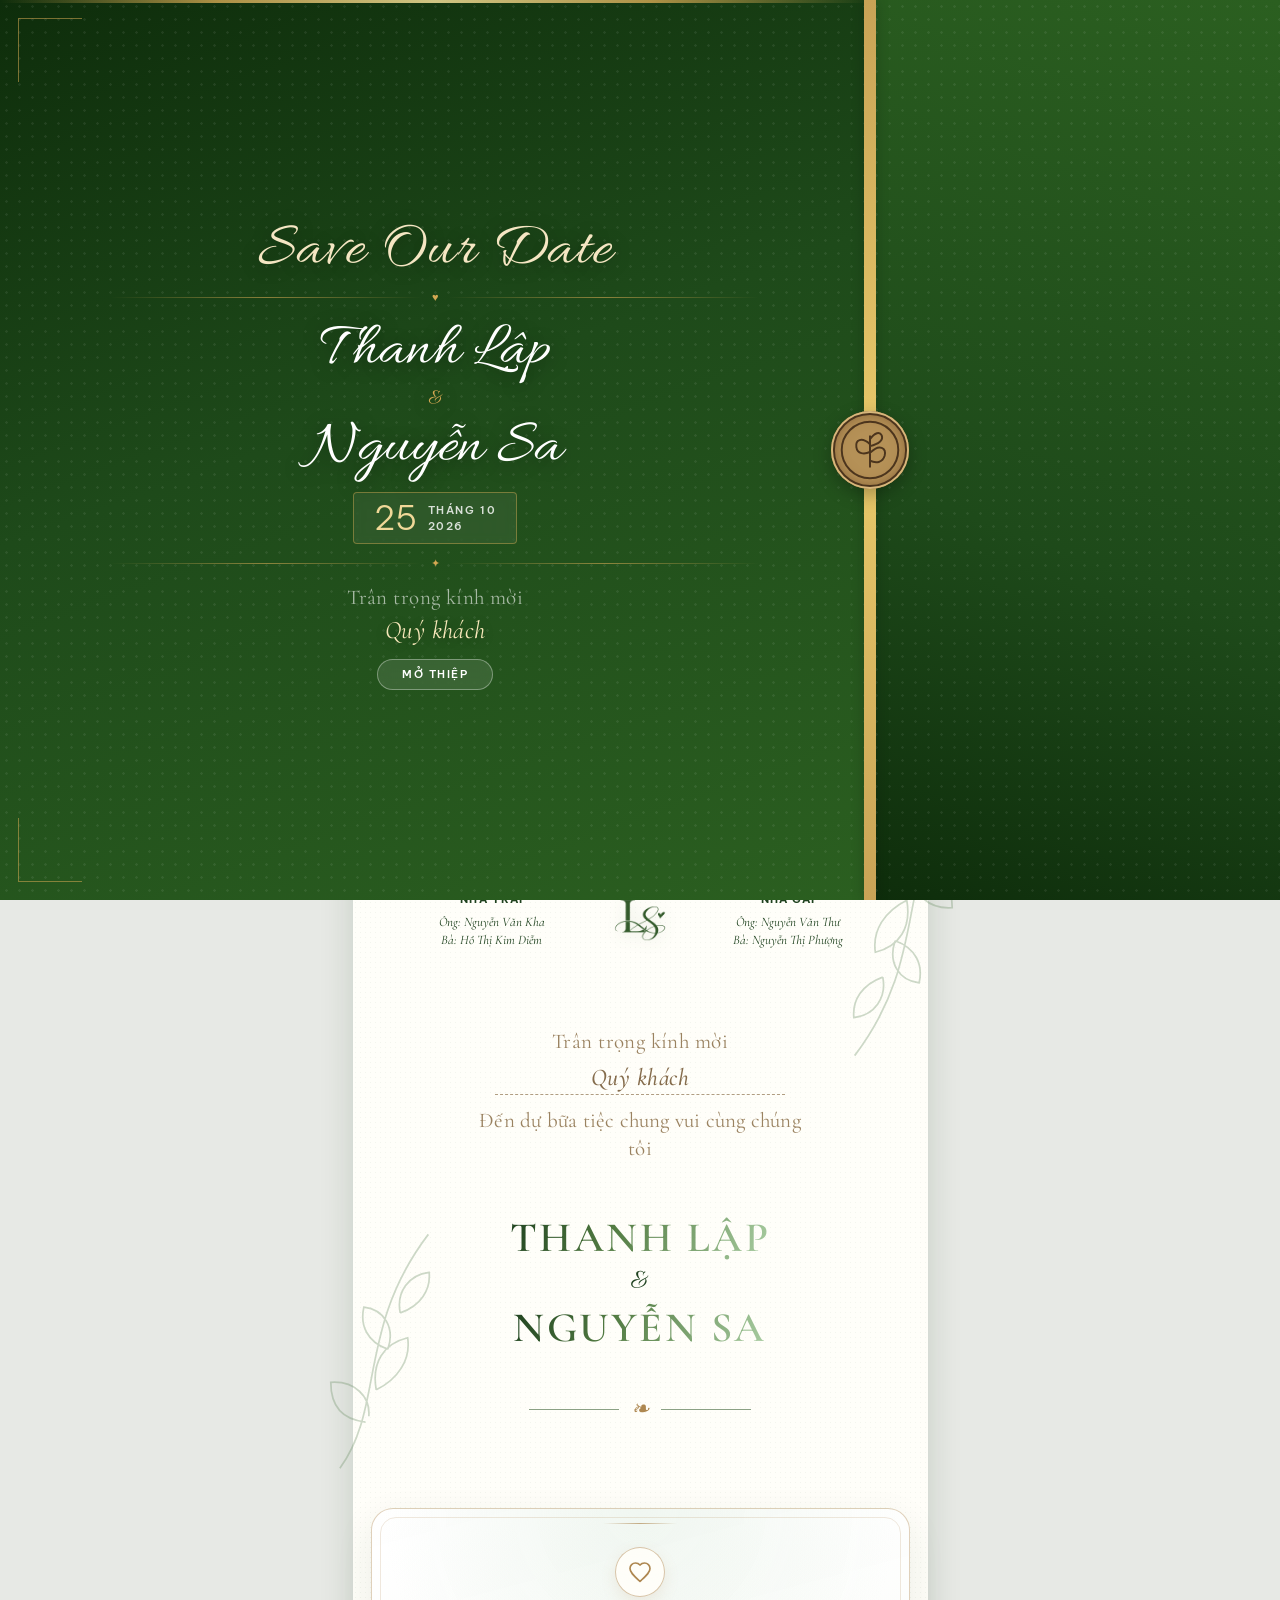
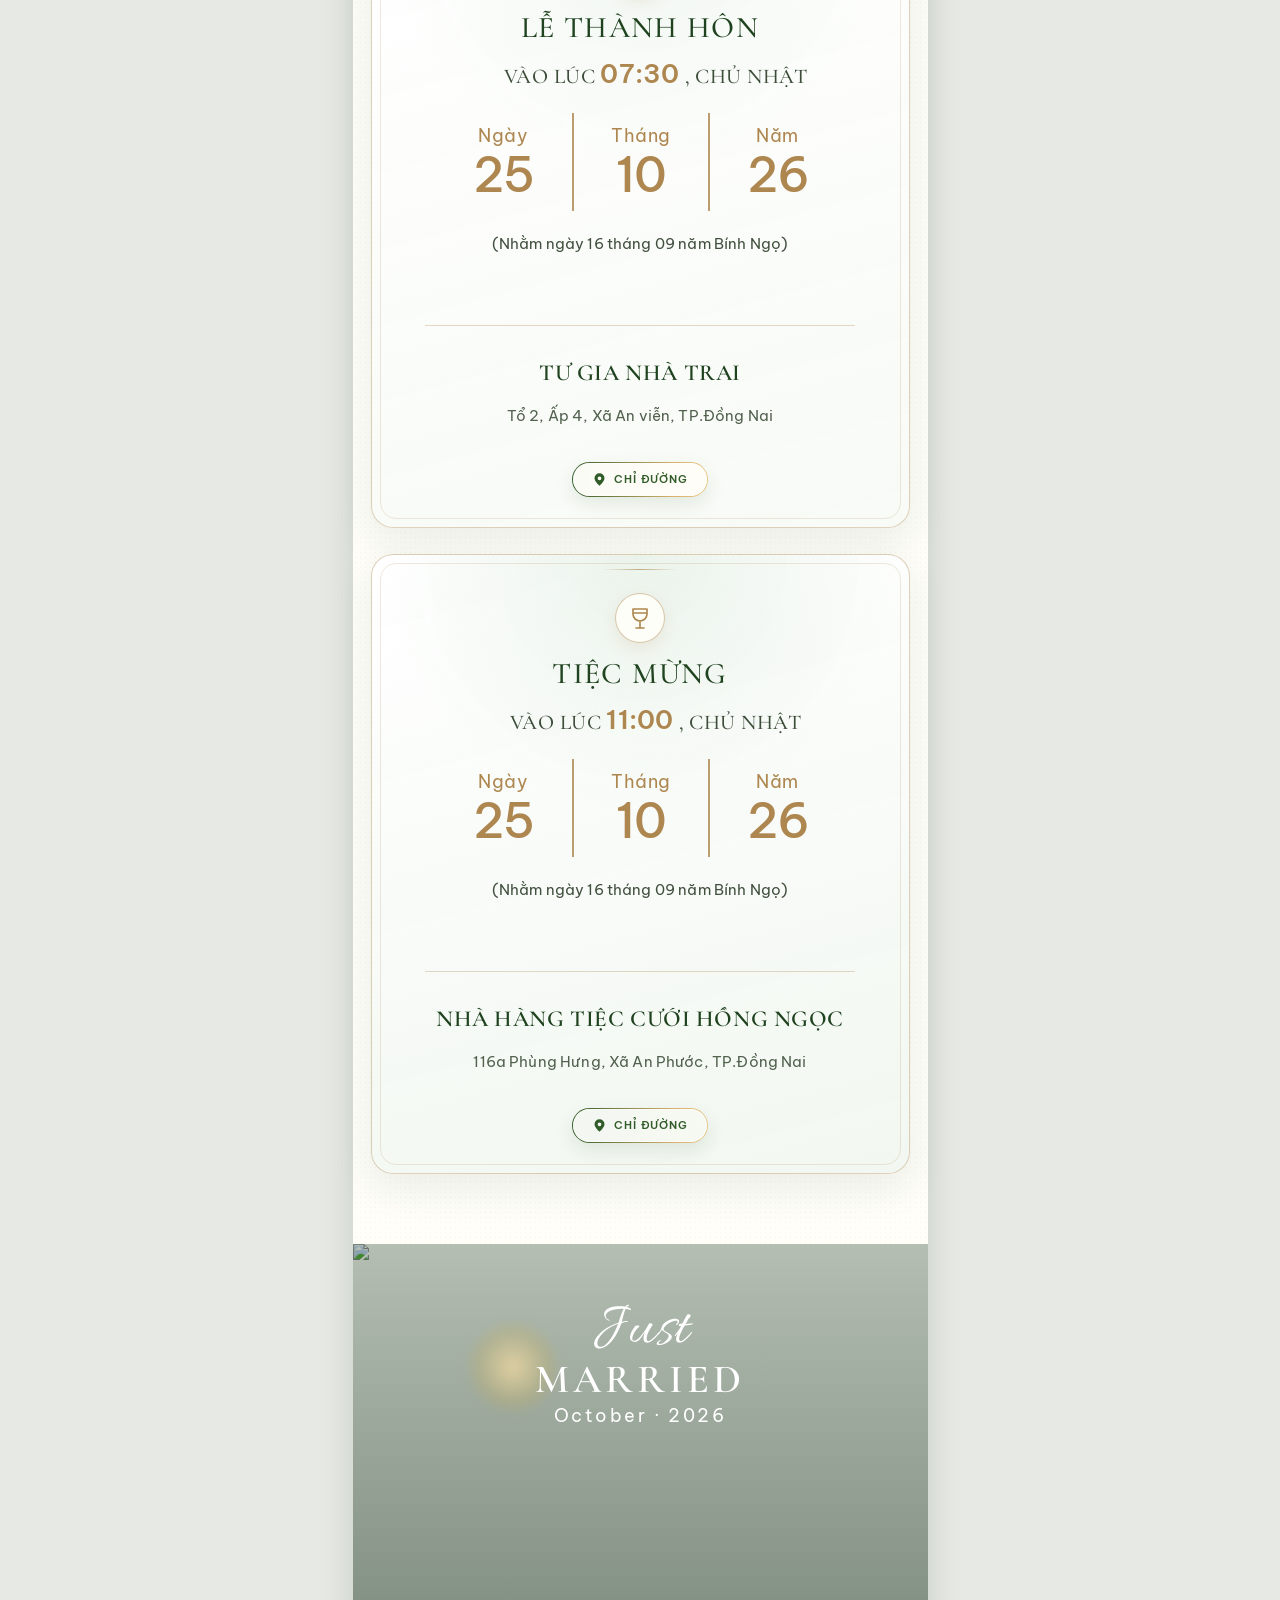
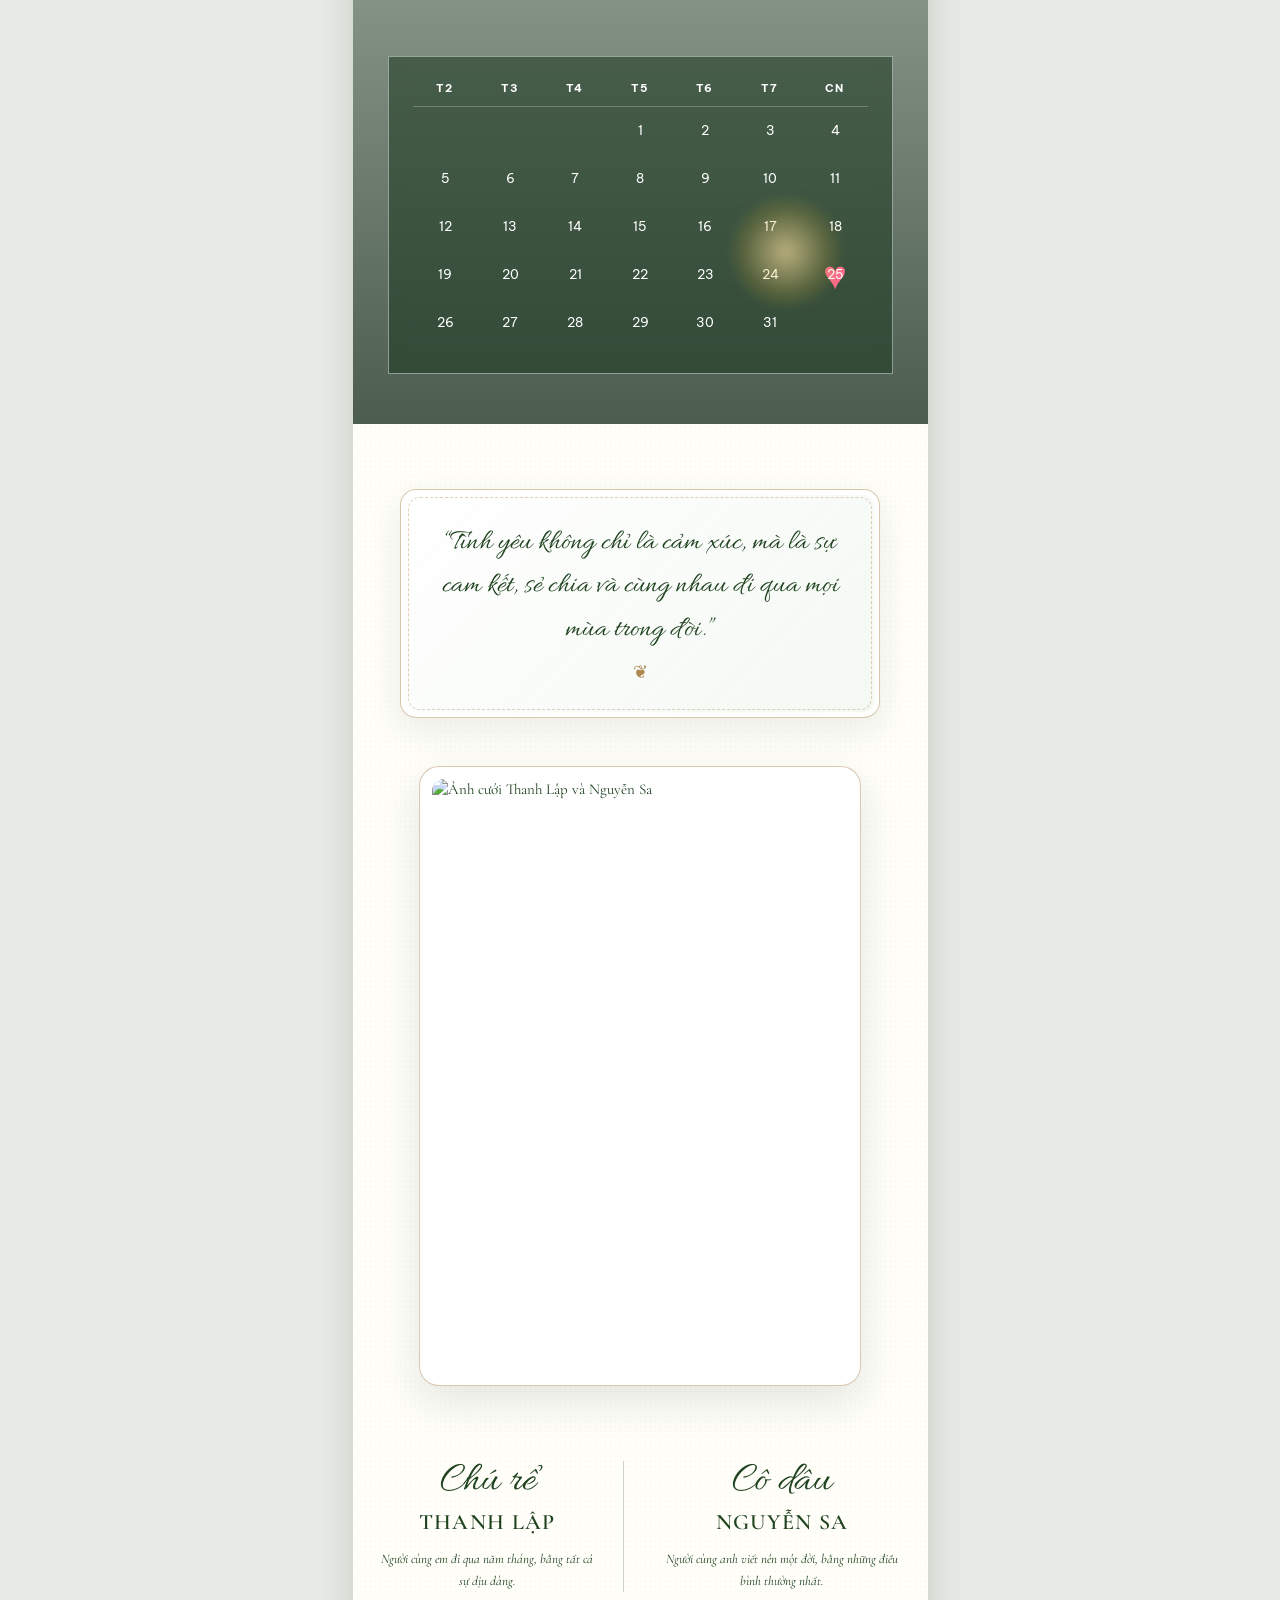
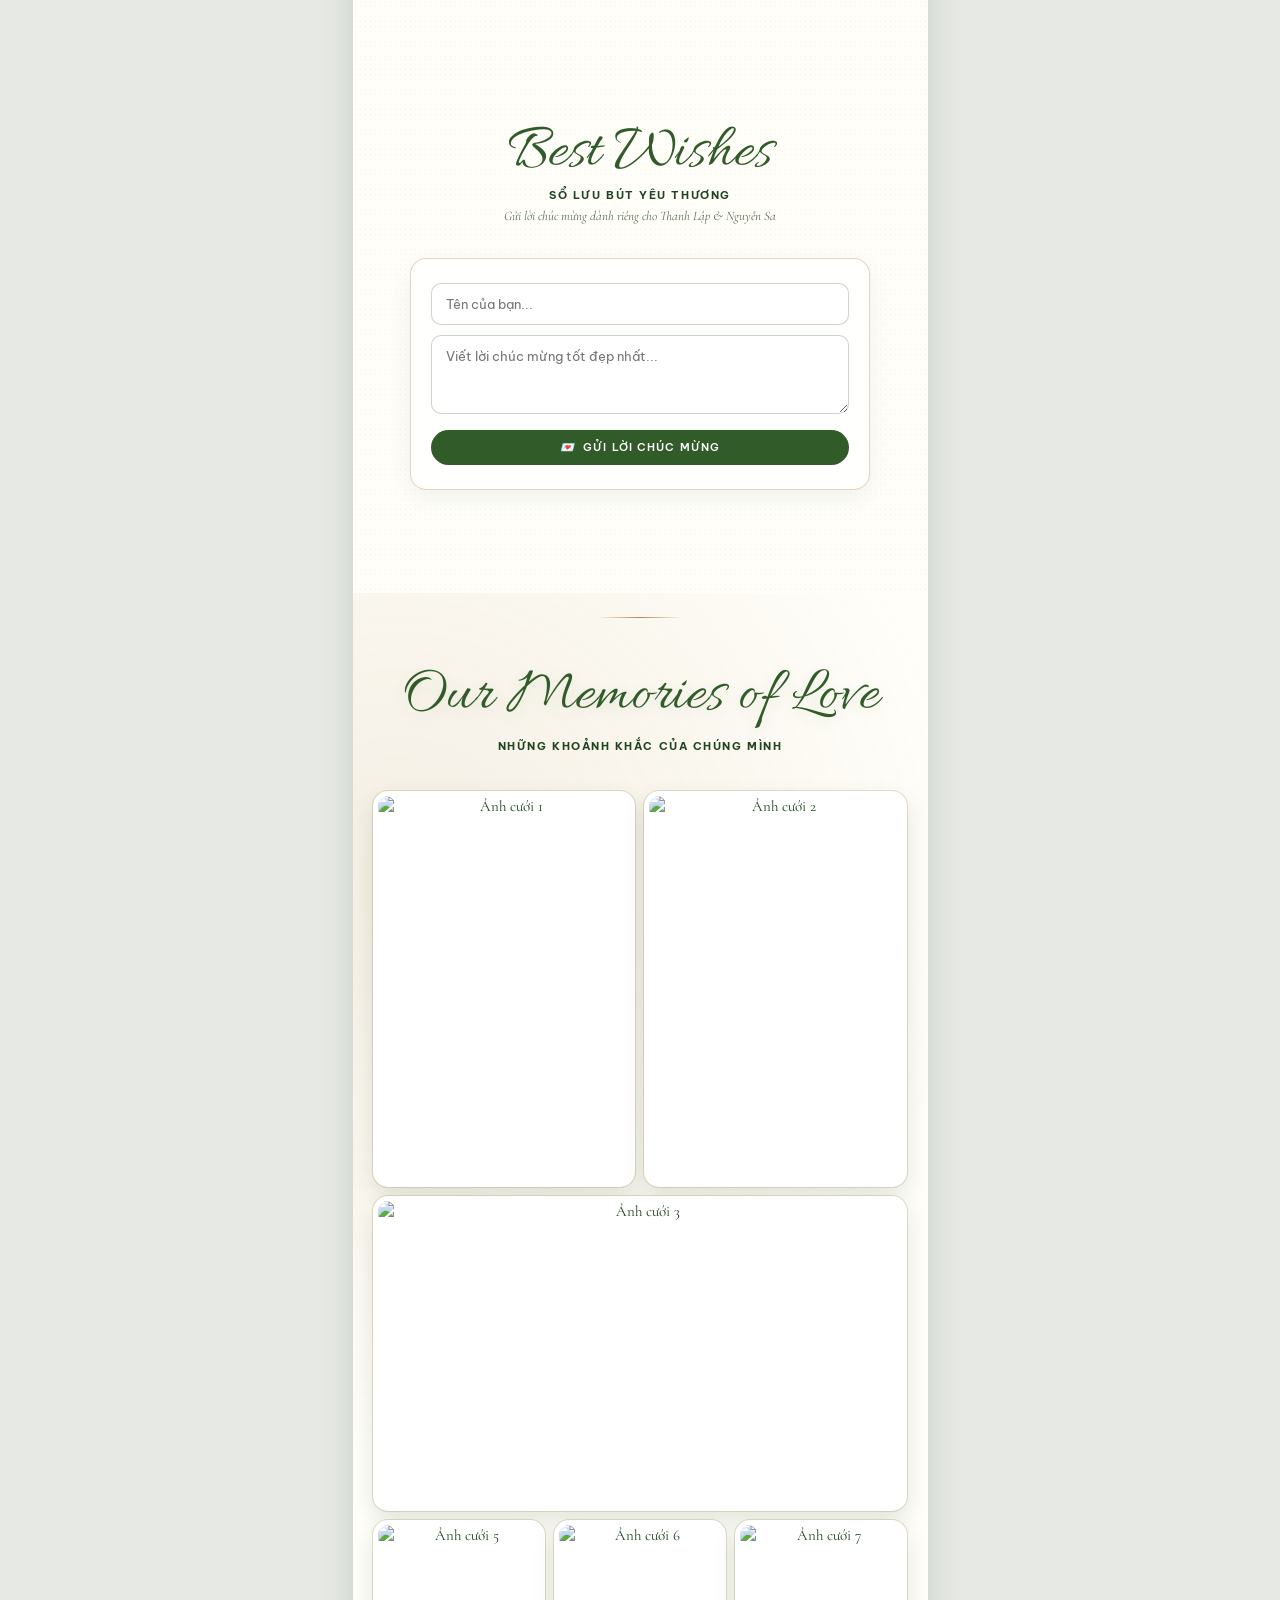
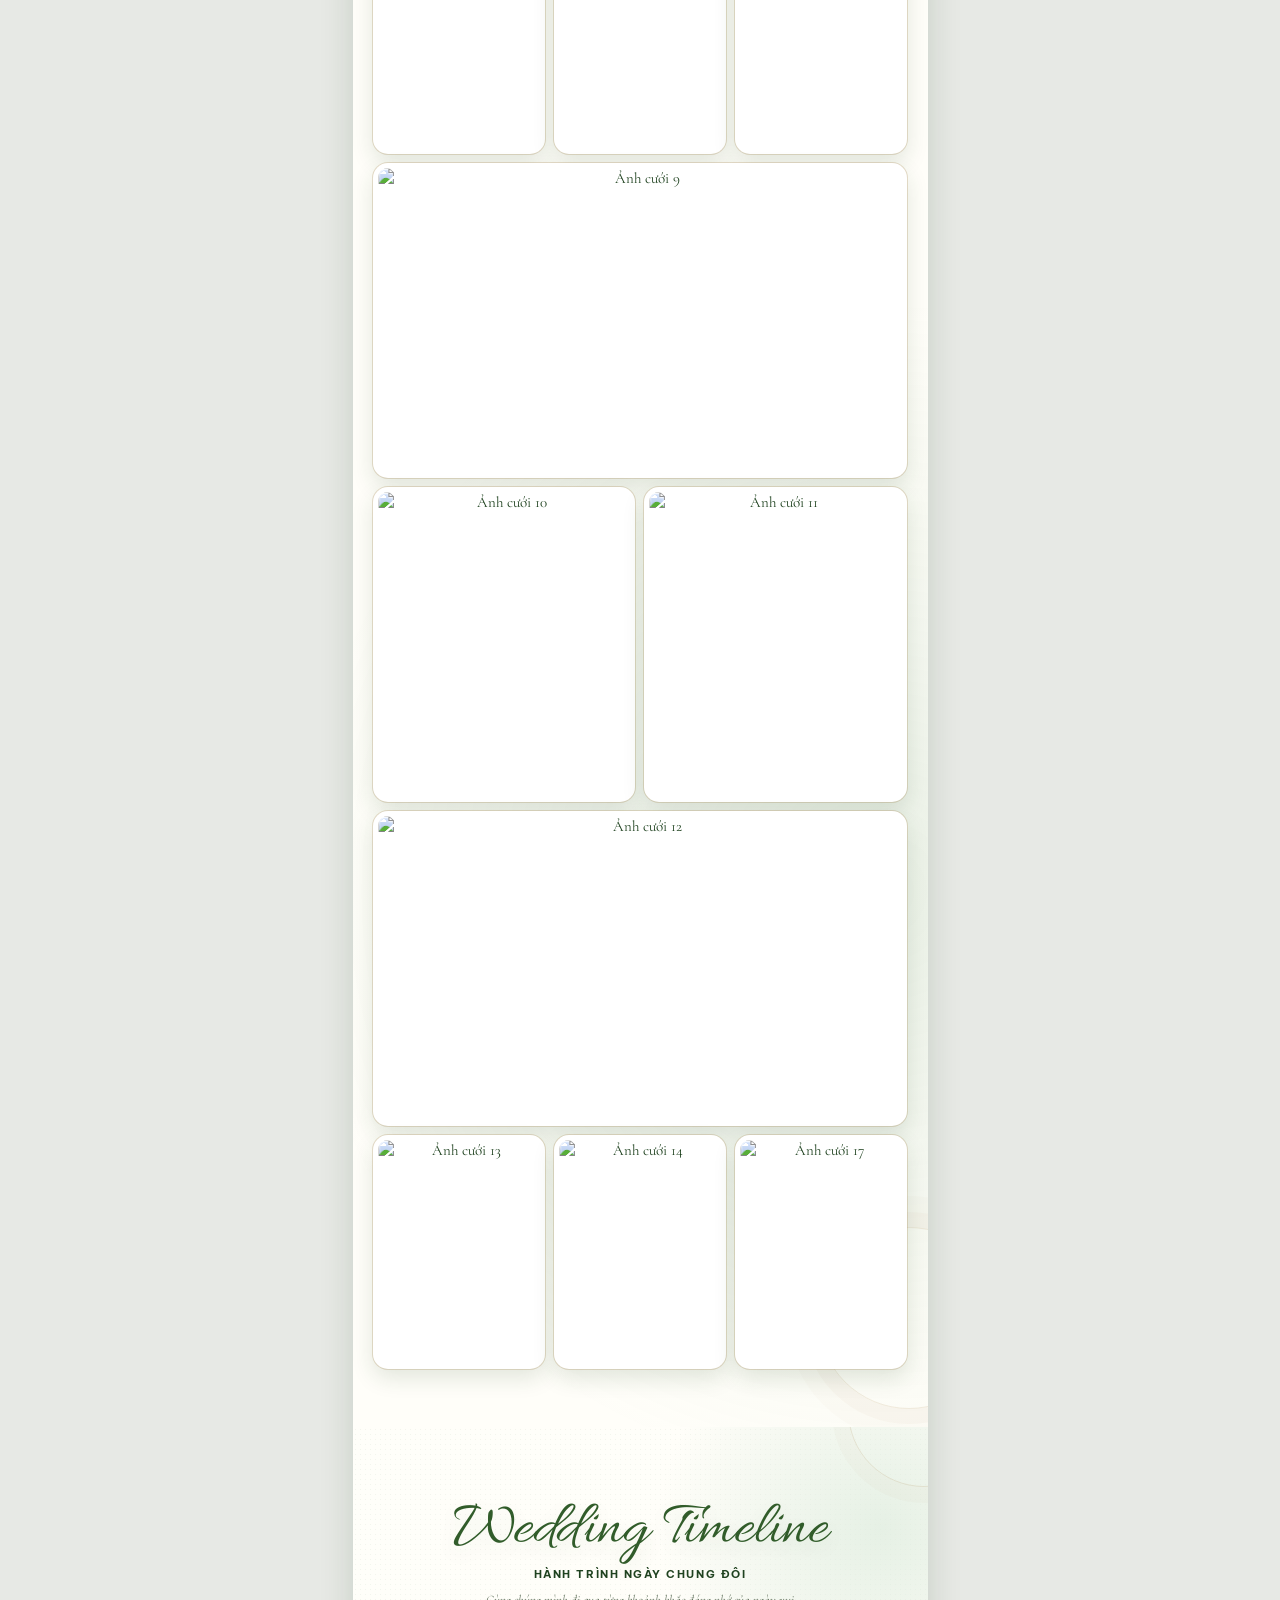
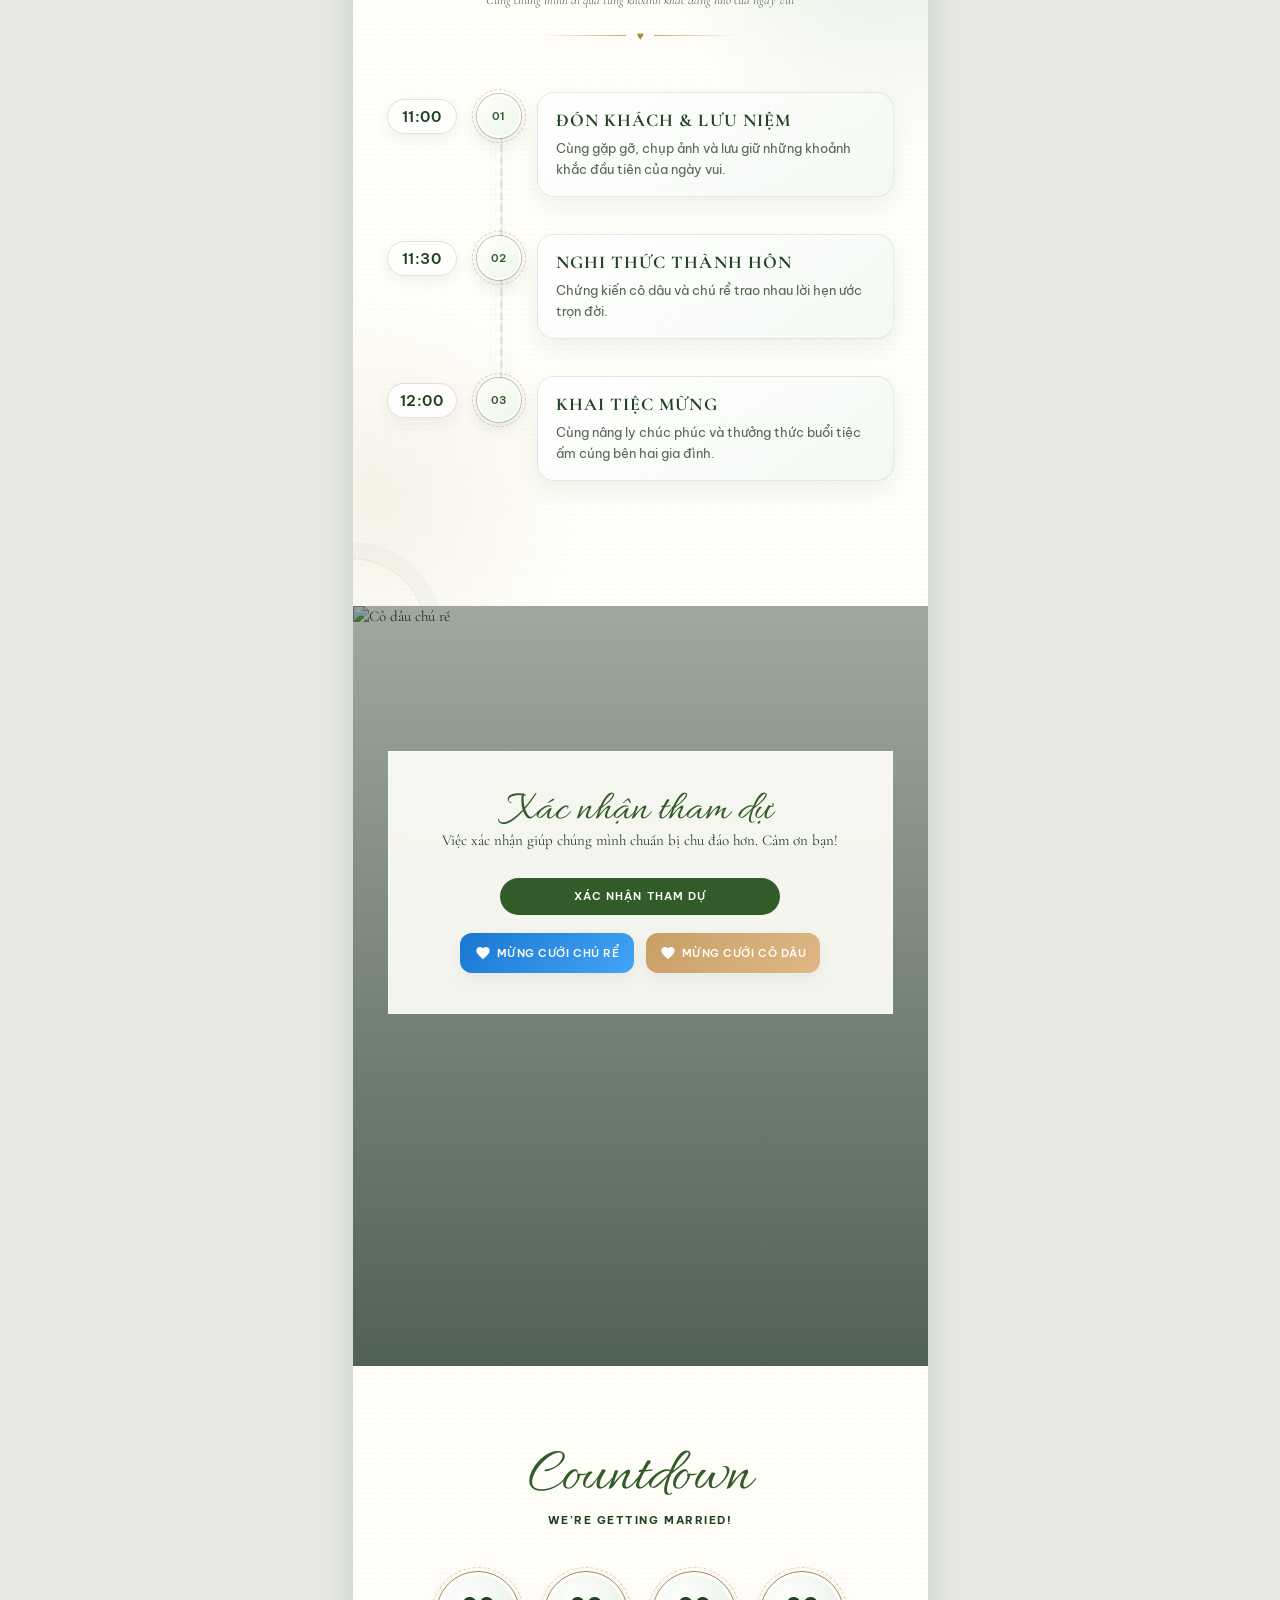
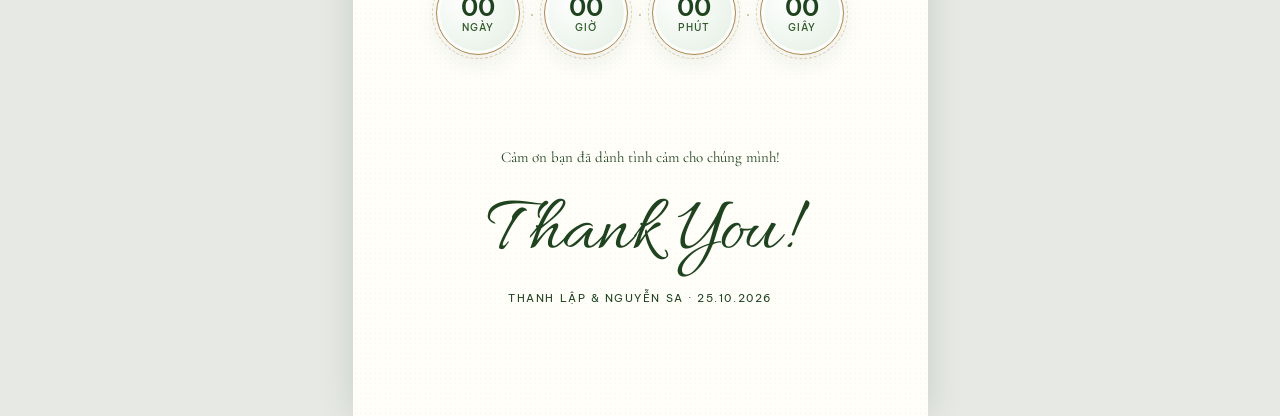
==== commit 8a0d0aad: "Cập nhật giờ chương trình lễ cưới" ====
--- a/index.html
+++ b/index.html
@@ -268,7 +268,7 @@
           </article>
 
           <article class="reveal">
-            <b>12:00</b>
+            <b>11:30</b>
             <i>02</i>
             <div>
               <h3>Nghi thức thành hôn</h3>
@@ -277,7 +277,7 @@
           </article>
 
           <article class="reveal">
-            <b>12:30</b>
+            <b>12:00</b>
             <i>03</i>
             <div>
               <h3>Khai tiệc mừng</h3>
